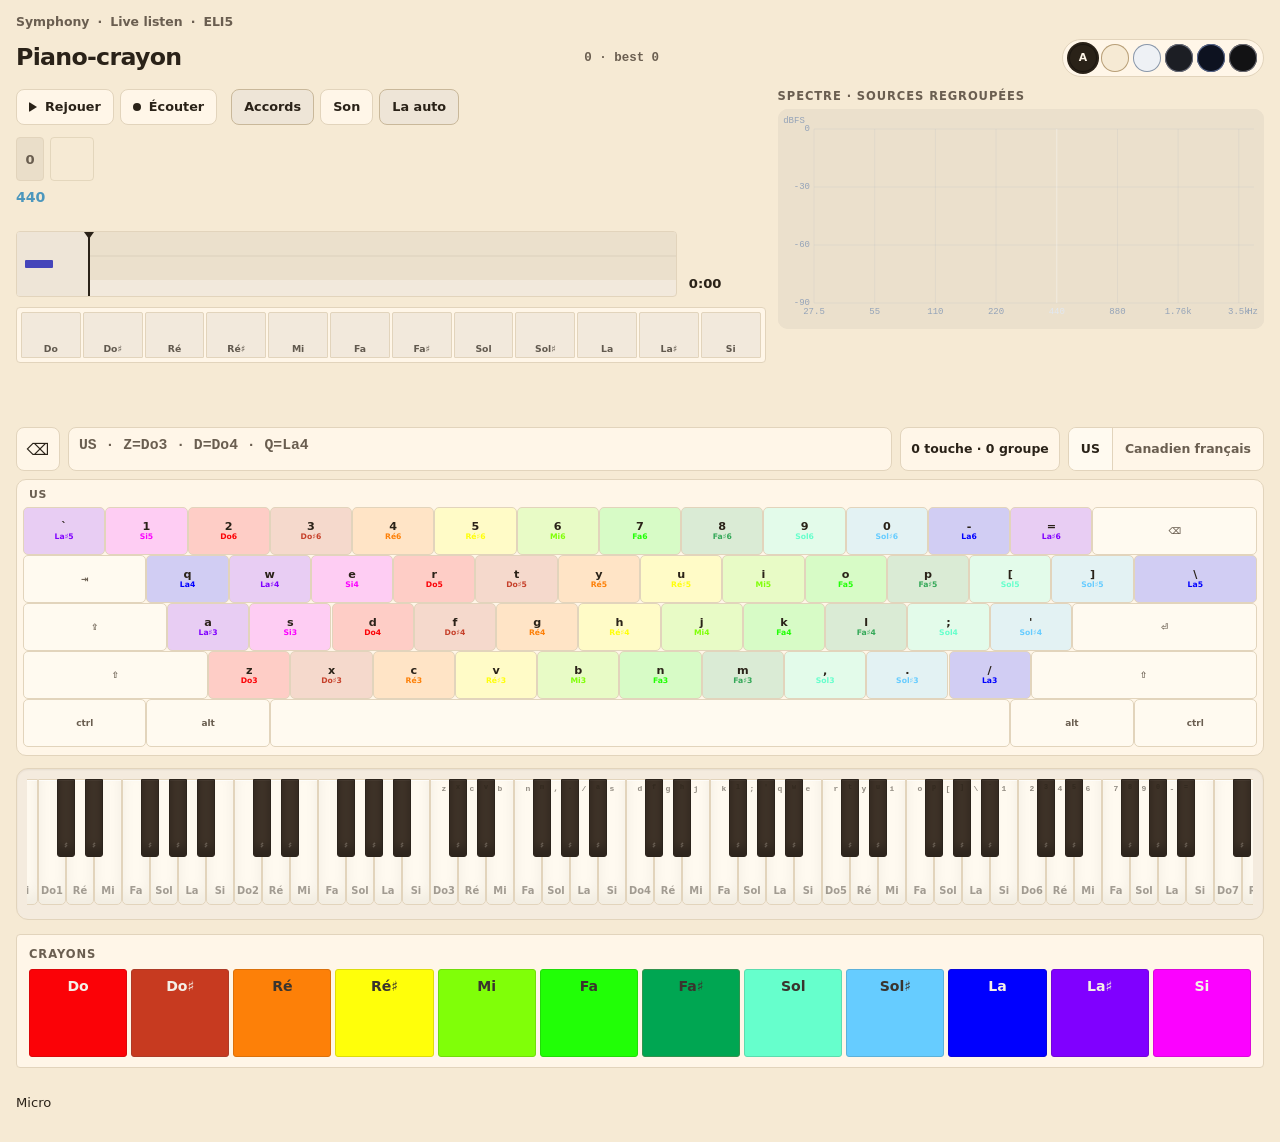
==== docs/piano/index.html @ 146fff99 "Merge pull request #40 from LeBonhommePharma/pr/8-split-dsp refactor: extract web DSP and share Pyth" ====
<!DOCTYPE html>
<html lang="fr" data-theme="stealth" data-scheme="dark">
<head>
  <meta charset="utf-8">
  <style>html,body{background:#121214;color-scheme:dark}
    .pages-crumb {
      display: flex;
      flex-wrap: wrap;
      gap: 8px;
      margin: 0 0 10px;
      font-size: 0.78rem;
      font-weight: 650;
      color: var(--muted);
    }
    .pages-crumb a { color: var(--muted); text-decoration: none; }
    .pages-crumb a:hover { color: var(--ink); }
  </style>
  <script>
  (function () {
    try {
      var t = localStorage.getItem("crayon-theme");
      var mode = localStorage.getItem("crayon-theme-mode");
      var ok = { day: 1, light: 1, dark: 1, night: 1, stealth: 1 };
      if (mode !== "manual" || !t || !ok[t]) {
        var h = new Date().getHours();
        var light = window.matchMedia && matchMedia("(prefers-color-scheme: light)").matches;
        if (h >= 21 || h < 6) t = light ? "night" : "stealth";
        else if (h >= 17) t = light ? "light" : "night";
        else t = light ? "day" : "light";
      }
      var light = t === "day" || t === "light";
      var bg = { day: "#f6ead4", light: "#eef1f5", dark: "#1c1e24", night: "#0d1220", stealth: "#121214" }[t];
      document.documentElement.setAttribute("data-theme", t);
      document.documentElement.setAttribute("data-scheme", light ? "light" : "dark");
      document.documentElement.style.colorScheme = light ? "light" : "dark";
      document.documentElement.style.background = bg;
      document.documentElement.style.backgroundColor = bg;
    } catch (e) {}
  })();
  </script>
  <meta name="viewport" content="width=device-width, initial-scale=1, viewport-fit=cover">
  <meta name="theme-color" content="#121214">
  <meta name="color-scheme" content="dark">
  <meta name="apple-mobile-web-app-capable" content="yes">
  <meta name="mobile-web-app-capable" content="yes">
  <meta name="apple-mobile-web-app-status-bar-style" content="black">
  <meta name="apple-mobile-web-app-title" content="Piano-crayon">
  <title>Piano-crayon</title>
  <style>
    :root,
    html[data-theme="stealth"] {
      --bg: #121214;
      --ink: #9a9aa2;
      --muted: #6e6e76;
      --paper: #18181c;
      --paper-ink: #9a9aa2;
      --hairline: #333338;
      --hairline-strong: #3a3a42;
      --key-white: #2a2a2e;
      --key-white-edge: #333338;
      --key-black: #1a1a1c;
      --key-black-edge: #161618;
      --live: rgb(111, 153, 72);
      --stop: rgb(153, 72, 73);
      --replay: rgb(72, 72, 153);
      --replay-on: rgb(72, 126, 153);
      --tap: color-mix(in srgb, #9a9aa2 18%, transparent);
      --ease: cubic-bezier(0.22, 1, 0.36, 1);
      --dt: 150ms;
      --glow: 8%;
      --wave-bed: #16161a;
      --wave-grid: rgba(255,255,255,0.03);
      --btn-face: #1c1c20;
      --safe-t: env(safe-area-inset-top, 0px);
      --safe-r: env(safe-area-inset-right, 0px);
      --safe-b: env(safe-area-inset-bottom, 0px);
      --safe-l: env(safe-area-inset-left, 0px);
    }
    html[data-theme="day"] {
      --bg: #f6ead4;
      --ink: #2a2218;
      --muted: #6a5e50;
      --paper: #fff6e8;
      --paper-ink: #2a2218;
      --hairline: #e2d4bc;
      --hairline-strong: #c9b89a;
      --key-white: #fffaf0;
      --key-white-edge: #e2d4bc;
      --key-black: #3f3328;
      --key-black-edge: #2c241c;
      --live: rgb(121, 176, 69);
      --stop: rgb(196, 59, 61);
      --replay: rgb(69, 69, 186);
      --replay-on: rgb(76, 151, 189);
      --tap: color-mix(in srgb, var(--ink) 14%, transparent);
      --glow: 32%;
      --wave-bed: #ebe0cc;
      --wave-grid: rgba(40,32,24,0.08);
      --btn-face: #fff6e8;
    }
    html[data-theme="light"] {
      --bg: #eef1f5;
      --ink: #1a2028;
      --muted: #5c6672;
      --paper: #ffffff;
      --paper-ink: #1a2028;
      --hairline: #d5dbe3;
      --hairline-strong: #b7c0cc;
      --key-white: #f7f8fa;
      --key-white-edge: #d5dbe3;
      --key-black: #2c3340;
      --key-black-edge: #1c222c;
      --live: rgb(52, 168, 88);
      --stop: rgb(196, 59, 61);
      --replay: rgb(69, 69, 186);
      --replay-on: rgb(56, 140, 184);
      --tap: color-mix(in srgb, var(--ink) 12%, transparent);
      --glow: 28%;
      --wave-bed: #e4e9f0;
      --wave-grid: rgba(28,34,44,0.08);
      --btn-face: #ffffff;
    }
    html[data-theme="dark"] {
      --bg: #1c1e24;
      --ink: #d2d4dc;
      --muted: #8b8e98;
      --paper: #262830;
      --paper-ink: #d2d4dc;
      --hairline: #3a3c46;
      --hairline-strong: #4a4d58;
      --key-white: #343848;
      --key-white-edge: #3a3c46;
      --key-black: #161820;
      --key-black-edge: #101218;
      --live: rgb(121, 176, 69);
      --stop: rgb(196, 90, 92);
      --replay: rgb(110, 110, 196);
      --replay-on: rgb(86, 160, 196);
      --tap: color-mix(in srgb, #d2d4dc 16%, transparent);
      --glow: 34%;
      --wave-bed: #1a1c22;
      --wave-grid: rgba(255,255,255,0.05);
      --btn-face: #262830;
    }
    html[data-theme="night"] {
      --bg: #0d1220;
      --ink: #c8d0e4;
      --muted: #7a849c;
      --paper: #151b2c;
      --paper-ink: #c8d0e4;
      --hairline: #2a3348;
      --hairline-strong: #3a4660;
      --key-white: #243044;
      --key-white-edge: #2a3348;
      --key-black: #0e1422;
      --key-black-edge: #0a0e18;
      --live: rgb(121, 176, 69);
      --stop: rgb(196, 90, 92);
      --replay: rgb(120, 130, 210);
      --replay-on: rgb(90, 170, 210);
      --tap: color-mix(in srgb, #c8d0e4 16%, transparent);
      --glow: 38%;
      --wave-bed: #101628;
      --wave-grid: rgba(200,208,228,0.06);
      --btn-face: #151b2c;
    }
    * { box-sizing: border-box; }
    html, body {
      margin: 0;
      min-height: 100%;
      min-height: 100dvh;
      overscroll-behavior: none;
    }
    html { -webkit-text-size-adjust: 100%; background: var(--bg); color-scheme: dark; }
    html[data-scheme="light"] { background: var(--bg); color-scheme: light; }
    body {
      font-family: "SF Pro Text", "SF Pro Display", system-ui, -apple-system, sans-serif;
      font-optical-sizing: auto;
      background: var(--bg);
      color: var(--ink);
      transition: background-color var(--dt) var(--ease), color var(--dt) var(--ease);
      padding:
        max(14px, var(--safe-t))
        max(16px, var(--safe-r))
        max(18px, var(--safe-b))
        max(16px, var(--safe-l));
    }
    .top {
      display: flex;
      align-items: center;
      justify-content: space-between;
      gap: 12px;
      margin-bottom: 12px;
      flex-wrap: wrap;
    }
    .scenes {
      display: inline-flex;
      align-items: center;
      gap: 4px;
      padding: 4px 6px;
      border-radius: 999px;
      background: var(--paper);
      border: 1px solid var(--hairline);
    }
    .scene {
      width: 28px;
      height: 28px;
      min-width: 28px;
      min-height: 28px;
      padding: 0;
      border: 0;
      border-radius: 50%;
      cursor: pointer;
      box-shadow: inset 0 0 0 1px rgba(0,0,0,0.22);
      background: var(--swatch);
    }
    .scene[data-theme-set="day"] { --swatch: #f6ead4; box-shadow: inset 0 0 0 1px #b89f78; }
    .scene[data-theme-set="light"] { --swatch: #eef1f5; box-shadow: inset 0 0 0 1px #8a97a8; }
    .scene[data-theme-set="dark"] { --swatch: #1c1e24; box-shadow: inset 0 0 0 1px #6a6e7c; }
    .scene[data-theme-set="night"] { --swatch: #0d1220; box-shadow: inset 0 0 0 1px #5a6a90; }
    .scene[data-theme-set="stealth"] { --swatch: #121214; box-shadow: inset 0 0 0 1px #6e6e76; }
    .scene-auto {
      font: 700 0.68rem/1 "SF Pro Text", system-ui, sans-serif;
      color: var(--ink);
      background: var(--paper);
      display: grid;
      place-items: center;
      box-shadow: inset 0 0 0 1px var(--hairline);
    }
    .scene-auto[aria-pressed="true"] {
      background: var(--ink);
      color: var(--paper);
    }
    .scene[aria-pressed="true"] {
      box-shadow: 0 0 0 2px var(--ink), inset 0 0 0 1px rgba(0,0,0,0.35);
    }
    .scene:focus-visible {
      outline: 1px solid var(--replay-on);
      outline-offset: 2px;
    }
    h1 {
      margin: 0 0 2px;
      font-size: clamp(1.12rem, 2.2vw, 1.48rem);
      font-weight: 650;
      letter-spacing: -0.03em;
    }
    .work {
      display: grid;
      grid-template-columns: minmax(0, 1fr) minmax(280px, 38vw);
      gap: 12px;
      align-items: start;
      margin-bottom: 12px;
    }
    .spec-panel h3 {
      margin: 0 0 6px;
      font-size: 0.72rem;
      font-weight: 650;
      letter-spacing: 0.08em;
      text-transform: uppercase;
      color: var(--muted);
    }
    #spec {
      width: 100%;
      height: 220px;
      display: block;
      border-radius: 10px;
      background: var(--wave-bed);
    }
    @media (max-width: 820px) {
      .work { grid-template-columns: 1fr; }
    }
    button, input, select {
      font: inherit;
      font-size: 1rem;
    }
    .row {
      display: flex;
      flex-wrap: wrap;
      gap: 8px 14px;
      align-items: center;
      margin-bottom: 12px;
    }
    .transport,
    .toggles {
      display: flex;
      flex-wrap: wrap;
      gap: 6px;
      align-items: center;
    }
    .act,
    .tog {
      display: inline-flex;
      align-items: center;
      gap: 8px;
      height: 36px;
      min-height: 36px;
      padding: 0 12px;
      border: 1px solid var(--hairline);
      border-radius: 8px;
      background: var(--paper);
      color: var(--ink);
      font: 650 0.8rem/1 ui-sans-serif, system-ui, sans-serif;
      cursor: pointer;
      user-select: none;
      touch-action: manipulation;
      -webkit-tap-highlight-color: var(--tap);
      position: relative;
    }
    .act .lab,
    .tog .lab {
      white-space: nowrap;
    }
    .act:focus-visible,
    .tog:focus-within {
      outline: 1px solid var(--ink);
      outline-offset: 2px;
    }
    .act.playing,
    .act.live,
    .tog:has(input:checked) {
      background: color-mix(in srgb, var(--ink) 12%, var(--paper));
      border-color: var(--hairline-strong);
    }
    .act.loading { opacity: 0.7; }
    .act .glyph {
      flex: 0 0 auto;
      width: 8px;
      height: 8px;
      background: currentColor;
      border-radius: 1px;
    }
    .act .glyph.play {
      width: 0;
      height: 0;
      background: none;
      border-style: solid;
      border-width: 5px 0 5px 8px;
      border-color: transparent transparent transparent currentColor;
    }
    .act.playing .glyph.play,
    .act.live .glyph.listen {
      width: 8px;
      height: 8px;
      border: 0;
      border-radius: 1px;
      background: currentColor;
    }
    .act .glyph.listen {
      width: 8px;
      height: 8px;
      border-radius: 50%;
      background: currentColor;
    }
    .tog input {
      position: absolute;
      opacity: 0;
      width: 1px;
      height: 1px;
      pointer-events: none;
    }
    .scrub {
      display: grid;
      grid-template-columns: minmax(0, 1fr) auto;
      gap: 8px 12px;
      align-items: end;
      margin: 0 0 10px;
    }
    .arrange {
      min-width: 0;
      outline: none;
      touch-action: none;
    }
    .arrange-ruler {
      height: 18px;
      position: relative;
      color: var(--muted);
      font-size: 0.62rem;
      font-variant-numeric: tabular-nums;
      font-feature-settings: "tnum" 1;
    }
    .arrange-ruler span {
      position: absolute;
      top: 0;
      transform: translateX(-50%);
    }
    .arrange-ruler span:first-child { transform: none; }
    .arrange-stack {
      display: grid;
      grid-template-columns: 72px minmax(0, 1fr);
      min-height: 64px;
      max-height: 280px;
      border: 1px solid var(--hairline);
      border-radius: 4px;
      overflow: hidden;
      background: var(--wave-bed);
    }
    .arrange-heads {
      display: flex;
      flex-direction: column;
      background: var(--paper);
      border-right: 1px solid var(--hairline);
      overflow: auto;
    }
    .arrange-head {
      flex: 1 1 0;
      min-height: 28px;
      display: flex;
      align-items: center;
      gap: 6px;
      padding: 4px 8px;
      border-bottom: 1px solid var(--hairline);
      cursor: pointer;
      background: transparent;
      color: inherit;
      font: inherit;
      text-align: left;
    }
    .arrange-head:last-child { border-bottom: 0; }
    .arrange-head.dim { opacity: 0.38; }
    .arrange-head[aria-pressed="true"] {
      outline: 1px solid var(--ink);
      outline-offset: -2px;
    }
    .arrange-swatch {
      width: 28px;
      height: 8px;
      border-radius: 1px;
      background: var(--crayon, var(--replay));
      flex: 0 0 auto;
    }
    .arrange-head .nm {
      font-size: 0.62rem;
      font-weight: 650;
      overflow: hidden;
      text-overflow: ellipsis;
      white-space: nowrap;
    }
    .arrange-lane {
      position: relative;
      min-height: 64px;
      cursor: ew-resize;
      touch-action: none;
      contain: layout style;
    }
    .arrange-lane canvas {
      display: block;
      width: 100%;
      height: 100%;
      pointer-events: none;
    }
    .playhead {
      position: absolute;
      top: 0;
      bottom: 0;
      left: 0;
      width: 2px;
      margin-left: -1px;
      background: #e8e8ee;
      pointer-events: none;
      transform: translate3d(0, 0, 0);
      will-change: transform;
    }
    .playhead::before {
      content: "";
      position: absolute;
      top: 0;
      left: 50%;
      width: 0;
      height: 0;
      transform: translateX(-50%);
      border-left: 5px solid transparent;
      border-right: 5px solid transparent;
      border-top: 7px solid #e8e8ee;
    }
    .scrub .clock {
      font-variant-numeric: tabular-nums;
      font-feature-settings: "tnum" 1;
      font-weight: 650;
      color: var(--ink);
      font-size: 0.82rem;
      min-width: 4.8rem;
      padding-bottom: 6px;
    }
    .tracks {
      display: flex;
      flex-wrap: wrap;
      gap: 6px;
      align-items: stretch;
      margin: 0 0 8px;
      min-height: 44px;
    }
    .track-count {
      width: 28px;
      min-width: 28px;
      height: 44px;
      display: grid;
      place-items: center;
      font-variant-numeric: tabular-nums;
      font-feature-settings: "tnum" 1;
      font-weight: 650;
      font-size: 0.82rem;
      color: var(--muted);
      border: 1px solid var(--hairline);
      border-radius: 4px;
      background: color-mix(in srgb, var(--ink) 6%, var(--bg));
      cursor: pointer;
      padding: 0;
    }
    .track-count:focus-visible {
      outline: 1px solid var(--replay-on);
      outline-offset: 2px;
    }
    .track-btn.off {
      opacity: 0.28;
    }
    .track-btn {
      position: relative;
      overflow: hidden;
      font-size: 0.68rem;
      font-weight: 650;
      padding: 0 8px;
      border: 1px solid var(--hairline);
      border-radius: 4px;
      cursor: pointer;
      min-width: 44px;
      min-height: 44px;
      line-height: 1.1;
      text-align: center;
      color: var(--lab, var(--ink));
      background: color-mix(in srgb, var(--crayon, var(--ink)) 12%, var(--bg));
      opacity: 0.38;
      touch-action: manipulation;
      -webkit-tap-highlight-color: var(--tap);
    }
    .track-btn .fill {
      position: absolute;
      left: 0; right: 0; bottom: 0;
      height: 100%;
      transform: scaleY(var(--e, 0));
      transform-origin: 50% 100%;
      background: var(--crayon);
      pointer-events: none;
    }
    .track-btn .hz {
      position: relative;
      z-index: 1;
      font-variant-numeric: tabular-nums;
      font-feature-settings: "tnum" 1;
    }
    .track-btn.hot {
      opacity: 1;
      border-color: color-mix(in srgb, var(--crayon) 55%, var(--hairline));
      box-shadow: 0 0 8px color-mix(in srgb, var(--crayon) var(--glow), transparent);
    }
    .track-btn.dim {
      opacity: 0.28;
      min-width: 44px;
      background: color-mix(in srgb, var(--ink) 8%, var(--bg));
      border-color: var(--hairline);
      cursor: default;
    }
    .track-btn[aria-pressed="true"] {
      outline: 1px solid var(--ink);
      outline-offset: 1px;
    }
    .track-btn:focus-visible {
      outline: 1px solid var(--replay-on);
      outline-offset: 2px;
    }
    .tune-line {
      font-weight: 650;
      font-size: 0.88rem;
      font-variant-numeric: tabular-nums;
      font-feature-settings: "tnum" 1;
      color: #7a8a94;
      margin: 0 0 8px;
    }
    .tune-line .muted { color: var(--muted); font-weight: 600; }
    .chroma {
      display: grid;
      grid-template-columns: repeat(12, 1fr);
      gap: 2px;
      height: 56px;
      margin: 8px 0 8px;
      padding: 4px;
      background: var(--paper);
      border: 1px solid var(--hairline);
      border-radius: 4px;
    }
    .chroma .bar {
      position: relative;
      background: color-mix(in srgb, var(--ink) 6%, var(--paper));
      border-radius: 2px 2px 1px 1px;
      overflow: hidden;
      border: 1px solid var(--hairline);
    }
    .chroma .fill {
      position: absolute;
      left: 0; right: 0; bottom: 0;
      height: 100%;
      transform: scaleY(0);
      transform-origin: 50% 100%;
      background: var(--crayon);
      transition: transform var(--dt) var(--ease);
    }
    .chroma .bar.on .fill {
      box-shadow: 0 0 8px color-mix(in srgb, var(--crayon) var(--glow), transparent);
    }
    .chroma .lab {
      position: absolute;
      left: 0; right: 0; bottom: 3px;
      text-align: center;
      font-size: 0.58rem;
      font-weight: 650;
      color: var(--ink);
      z-index: 1;
      pointer-events: none;
      opacity: 0.72;
    }
    .chroma .bar.on .lab { opacity: 1; color: var(--lab, var(--ink)); }
    .chips {
      min-height: 36px;
      display: flex;
      flex-wrap: wrap;
      gap: 6px;
      align-items: center;
      margin-bottom: 8px;
    }
    .chip {
      display: inline-flex;
      align-items: center;
      gap: 6px;
      padding: 5px 9px;
      border-radius: 4px;
      font-weight: 650;
      font-size: 0.82rem;
      font-variant-numeric: tabular-nums;
      border: 1px solid color-mix(in srgb, var(--ink) 16%, var(--crayon));
      background: var(--crayon);
      color: var(--lab, var(--ink));
      box-shadow: 0 0 8px color-mix(in srgb, var(--crayon) var(--glow), transparent);
    }
    .hz-live {
      color: var(--muted);
      font-size: 0.82rem;
      font-weight: 600;
      font-variant-numeric: tabular-nums;
      font-feature-settings: "tnum" 1;
    }
    .type-well {
      margin: 0 0 12px;
    }
    .type-head {
      display: grid;
      grid-template-columns: 44px minmax(0, 1fr) auto;
      grid-template-areas:
        "clear out meta"
        "picker picker picker";
      gap: 8px;
      align-items: stretch;
      margin-bottom: 8px;
    }
    @media (min-width: 760px) {
      .type-head {
        grid-template-columns: 44px minmax(0, 1fr) auto auto;
        grid-template-areas: "clear out meta picker";
      }
    }
    .type-clear { grid-area: clear; }
    .type-out { grid-area: out; }
    .kb-meta { grid-area: meta; }
    .kb-picker { grid-area: picker; }
    .type-clear {
      border: 1px solid var(--hairline);
      border-radius: 8px;
      background: var(--paper);
      color: var(--ink);
      cursor: pointer;
    }
    .type-out {
      margin: 0;
      min-height: 44px;
      max-height: 88px;
      overflow: auto;
      padding: 8px 10px;
      border: 1px solid var(--hairline);
      border-radius: 8px;
      background: var(--paper);
      color: var(--ink);
      font: 650 0.92rem/1.35 ui-monospace, Menlo, monospace;
      white-space: pre-wrap;
      word-break: break-word;
    }
    .type-out:empty::before {
      content: attr(data-hint);
      color: var(--muted);
      font-weight: 600;
    }
    .kb-picker {
      display: inline-flex;
      align-items: stretch;
      border: 1px solid var(--hairline);
      border-radius: 8px;
      overflow: hidden;
      background: var(--paper);
      min-height: 44px;
    }
    .kb-picker button {
      border: 0;
      margin: 0;
      padding: 8px 12px;
      background: transparent;
      color: var(--muted);
      font: 650 0.78rem/1.2 ui-sans-serif, system-ui, sans-serif;
      cursor: pointer;
      white-space: nowrap;
    }
    .kb-picker button + button {
      border-left: 1px solid var(--hairline);
    }
    .kb-picker button[aria-pressed="true"] {
      background: var(--key-white);
      color: var(--ink);
    }
    .kb-picker button:focus-visible {
      outline: 1px solid var(--replay-on);
      outline-offset: -2px;
    }
    .dual-boards {
      display: grid;
      grid-template-columns: 1fr;
      gap: 10px;
    }
    .kb-wrap {
      background: var(--paper);
      border: 1px solid var(--hairline);
      border-radius: 10px;
      padding: 6px 6px 8px;
      min-width: 0;
    }
    .kb-title {
      font-size: 0.68rem;
      font-weight: 650;
      letter-spacing: 0.06em;
      text-transform: uppercase;
      color: var(--muted);
      padding: 2px 6px 6px;
    }
    .kb-board {
      position: relative;
      --cols: 15;
      --rows: 5;
      --ku: clamp(26px, 5.4vw, 48px);
      height: calc(var(--rows) * var(--ku));
      user-select: none;
      touch-action: none;
    }
    .kb-meta {
      min-width: 7.5rem;
      margin: 0;
      padding: 8px 10px;
      border: 1px solid var(--hairline);
      border-radius: 8px;
      background: var(--paper);
      color: var(--ink);
      font: 650 0.78rem/1.35 ui-sans-serif, system-ui, sans-serif;
      display: flex;
      align-items: center;
    }
    .kb-key {
      position: absolute;
      box-sizing: border-box;
      display: flex;
      flex-direction: column;
      align-items: center;
      justify-content: center;
      gap: 1px;
      border: 1px solid var(--key-white-edge);
      border-radius: 5px;
      background: var(--key-white);
      color: var(--ink);
      font-weight: 650;
      font-size: 0.7rem;
      line-height: 1;
      cursor: pointer;
      touch-action: none;
      -webkit-tap-highlight-color: transparent;
    }
    .kb-key.mod {
      font-size: 0.56rem;
      color: var(--muted);
    }
    .kb-key .sub {
      font-size: 0.5rem;
      opacity: 0.62;
      font-weight: 600;
    }
    .kb-key.mapped {
      background: color-mix(in srgb, var(--crayon) 22%, var(--key-white));
    }
    .kb-key .note {
      font-size: 0.48rem;
      font-weight: 700;
      letter-spacing: 0;
      color: var(--crayon, var(--muted));
      line-height: 1;
      pointer-events: none;
    }
    .kb-key.on,
    .kb-key.need,
    .kb-key.hit {
      background: var(--crayon, var(--replay-on));
      color: var(--lab, #f4efe6);
      box-shadow: 0 0 8px color-mix(in srgb, var(--crayon, var(--replay-on)) var(--glow), transparent);
    }
    .kb-key.held:not(.need):not(.hit) {
      box-shadow: inset 0 0 0 2px var(--ink);
    }
    .kb-key.hit {
      box-shadow: inset 0 0 0 2px #b6ff55, 0 0 8px color-mix(in srgb, var(--crayon, var(--replay-on)) var(--glow), transparent);
    }
    .kb-key.on .note,
    .kb-key.need .note,
    .kb-key.hit .note { color: var(--lab, var(--ink)); opacity: 0.95; }
    .kb-key.blocked {
      opacity: 0.32;
    }
    .kb-key:focus-visible {
      outline: 1px solid var(--replay-on);
      outline-offset: 1px;
    }
    .board-well {
      background: var(--paper);
      border: 1px solid var(--hairline);
      border-radius: 12px;
      padding: 10px 10px 12px;
      box-shadow: none;
      width: calc(100% + 0px);
    }
    .piano-strip #board {
      height: clamp(88px, 14vh, 140px);
    }
    .board-wrap {
      position: relative;
      width: 100%;
      overflow-x: auto;
      -webkit-overflow-scrolling: touch;
      overscroll-behavior-x: contain;
      padding-bottom: 2px;
    }
    #board {
      position: relative;
      height: clamp(240px, 32vh, 360px);
      min-width: max(100%, calc(52 * 28px));
      width: max(100%, calc(52 * 28px));
      user-select: none;
      touch-action: pan-x;
    }
    .key {
      -webkit-tap-highlight-color: transparent;
      touch-action: manipulation;
      transition:
        background-color var(--dt) var(--ease),
        box-shadow var(--dt) var(--ease);
    }
    .white {
      position: absolute;
      top: 0;
      height: 100%;
      background: var(--key-white);
      border: 1px solid var(--key-white-edge);
      border-radius: 0 0 5px 5px;
      z-index: 1;
      cursor: pointer;
      box-shadow:
        inset 0 1px 0 rgba(255, 255, 255, 0.05),
        inset 0 -8px 12px rgba(0, 0, 0, 0.28);
    }
    .white .name {
      position: absolute;
      bottom: 8px;
      left: 0; right: 0;
      text-align: center;
      font-size: 0.62rem;
      font-weight: 650;
      color: var(--muted);
      opacity: 0.7;
      pointer-events: none;
    }
    .key .bind {
      position: absolute;
      top: 4px;
      left: 0;
      right: 0;
      text-align: center;
      font-size: 0.5rem;
      font-weight: 700;
      font-family: ui-monospace, SFMono-Regular, Menlo, monospace;
      color: var(--muted);
      opacity: 0;
      pointer-events: none;
    }
    .key.bound .bind { opacity: 0.62; }
    .black {
      position: absolute;
      top: 0;
      height: 62%;
      background: var(--key-black);
      border: 1px solid var(--key-black-edge);
      border-radius: 0 0 3px 3px;
      z-index: 3;
      cursor: pointer;
      box-shadow:
        inset 0 1px 0 rgba(255, 255, 255, 0.04),
        inset 0 -8px 10px rgba(0, 0, 0, 0.28);
    }
    .black .name {
      position: absolute;
      bottom: 6px;
      left: 0; right: 0;
      text-align: center;
      font-size: 0.52rem;
      font-weight: 650;
      color: var(--muted);
      opacity: 0.55;
      pointer-events: none;
    }
    .black .bind { top: 3px; font-size: 0.42rem; }
    .key.on .bind { color: var(--ink); opacity: 0.88; }
    .key.on,
    .key.need {
      background: var(--crayon) !important;
      box-shadow:
        inset 0 1px 0 rgba(255, 255, 255, 0.10),
        0 0 14px color-mix(in srgb, var(--crayon) var(--glow), transparent);
      z-index: 4;
    }
    .key.need:not(.hit) {
      box-shadow:
        inset 0 0 0 2px color-mix(in srgb, var(--crayon) 80%, #fff),
        0 0 14px color-mix(in srgb, var(--crayon) var(--glow), transparent);
    }
    .key.held:not(.need):not(.hit) {
      background: color-mix(in srgb, var(--ink) 16%, var(--key-white)) !important;
      box-shadow: inset 0 0 0 2px var(--ink);
      z-index: 4;
    }
    .black.held:not(.need):not(.hit) {
      background: color-mix(in srgb, var(--ink) 26%, var(--key-black)) !important;
    }
    .key.hit {
      background: var(--crayon) !important;
      box-shadow:
        inset 0 0 0 3px #b6ff55,
        0 0 18px color-mix(in srgb, var(--crayon) var(--glow), transparent);
      z-index: 5;
    }
    .key.on .name,
    .key.need .name,
    .key.hit .name,
    .key.held .name { color: var(--ink); opacity: 0.92; }
    .pc-keys {
      display: flex;
      flex-direction: column;
      gap: 4px;
      margin: 0 0 8px;
      user-select: none;
    }
    .pc-row { display: flex; justify-content: center; gap: 4px; flex-wrap: wrap; }
    .pc-key {
      min-width: 28px;
      height: 28px;
      padding: 0 6px;
      border-radius: 4px;
      border: 1px solid var(--hairline);
      background: var(--paper);
      color: var(--muted);
      font: 650 0.72rem/28px ui-monospace, SFMono-Regular, Menlo, monospace;
      text-align: center;
    }
    .pc-key.need { background: var(--crayon); color: var(--lab, var(--ink)); }
    .pc-key.held:not(.need):not(.hit) { box-shadow: inset 0 0 0 2px var(--ink); color: var(--ink); }
    .pc-key.hit { background: var(--crayon); box-shadow: inset 0 0 0 2px #b6ff55; color: var(--lab, var(--ink)); }
    .score-line {
      font: 650 0.78rem/1.2 ui-monospace, SFMono-Regular, Menlo, monospace;
      color: var(--muted);
    }
    .key.harm:not(.on) {
      box-shadow: inset 0 0 0 1px color-mix(in srgb, var(--crayon) 40%, transparent);
    }
    .white.harm:not(.on) {
      background: color-mix(in srgb, var(--crayon) 11%, var(--key-white));
    }
    .black.harm:not(.on) {
      background: color-mix(in srgb, var(--crayon) 18%, var(--key-black));
    }
    .key.study {
      outline: 1px solid var(--ink);
      outline-offset: -2px;
    }
    .legend {
      margin-top: 14px;
      background: transparent;
      color: var(--paper-ink);
      border-radius: 0;
      padding: 8px 0 0;
      border: none;
    }
    .legend h2 {
      margin: 0 0 8px;
      font-size: 0.72rem;
      font-weight: 650;
      letter-spacing: 0.08em;
      text-transform: uppercase;
      color: var(--muted);
    }
    .pencils {
      display: grid;
      grid-template-columns: repeat(12, 1fr);
      gap: 4px;
    }
    .pencil {
      border-radius: 3px;
      padding: 6px 3px 5px;
      text-align: center;
      background: var(--crayon);
      color: var(--lab, var(--ink));
      border: 1px solid color-mix(in srgb, var(--ink) 16%, var(--crayon));
      min-height: 52px;
    }
    .pencil .fr { font-weight: 650; font-size: 0.88rem; }
    details.adv {
      margin-top: 12px;
      color: var(--muted);
      font-size: 0.82rem;
    }
    details.adv summary {
      cursor: pointer;
      color: var(--ink);
      min-height: 44px;
      display: flex;
      align-items: center;
      touch-action: manipulation;
    }
    details.adv select {
      margin-top: 8px;
      max-width: 100%;
      min-height: 44px;
      padding: 8px;
      border-radius: 6px;
      border: 1px solid var(--hairline-strong);
      background: var(--paper);
      color: var(--ink);
      font-size: 1rem;
    }
    .err {
      color: #8a4a4c;
      font-weight: 650;
      margin: 8px 0;
    }
    @supports (background: color-mix(in srgb, red 50%, white)) {
      .key.on {
        background: color-mix(in srgb, var(--crayon) calc(100% - var(--pop, 0%)), #ffffff) !important;
      }
    }
    @supports (color: color(display-p3 1 0 0)) {
      .key.on {
        background: var(--crayon-p3, var(--crayon)) !important;
      }
      .chroma .fill,
      .pencil,
      .chip,
      .track-btn[aria-pressed="true"] {
        background: var(--crayon-p3, var(--crayon));
      }
      @supports (background: color-mix(in srgb, red 50%, white)) {
        .key.on {
          background: color-mix(in srgb, var(--crayon-p3, var(--crayon)) calc(100% - var(--pop, 0%)), #ffffff) !important;
        }
      }
    }
    @media (max-width: 900px) {
      .pencils { grid-template-columns: repeat(6, 1fr); }
      .chroma { height: 72px; }
    }
    @media (min-width: 768px) {
      #board { height: 280px; }
    }
    @media (min-width: 1180px) {
      #board { height: 320px; }
    }
    @media (prefers-reduced-motion: reduce) {
      .chroma .fill,
      .key,
      #btn,
      #replay { transition: none; }
      .playhead { will-change: auto; }
      .key.on { box-shadow: inset 0 0 0 1px var(--hairline-strong); }
    }
    @media (prefers-reduced-transparency: reduce) {
      .key.on,
      .chip,
      .track-btn[aria-pressed="true"],
      .chroma .bar.on .fill { box-shadow: none; }
    }
    @media (prefers-contrast: more) {
      html[data-scheme="dark"] {
        --ink: #a8a8b0;
        --hairline: #3e3e46;
        --hairline-strong: #4a4a54;
        --muted: #7a7a82;
        --glow: 40%;
      }
      html[data-scheme="light"] {
        --ink: #1c1916;
        --hairline: #8a8276;
        --hairline-strong: #5c564c;
        --muted: #4a453e;
      }
      .key.on { box-shadow: inset 0 0 0 1px var(--ink); }
    }
    html[data-scheme="light"] .arrange-stack {
      background: color-mix(in srgb, var(--ink) 6%, var(--paper));
    }
    html[data-scheme="light"] .arrange-heads,
    html[data-scheme="light"] .arrange-head { background: color-mix(in srgb, var(--ink) 8%, var(--paper)); }
    html[data-scheme="light"] .playhead { background: var(--ink); }
    html[data-scheme="light"] .playhead::before {
      background: transparent;
      border-top-color: var(--ink);
    }
    html[data-scheme="light"] .act,
    html[data-scheme="light"] .tog {
      background: var(--paper);
      border-color: var(--hairline);
      color: var(--ink);
    }
    html[data-scheme="light"] .act.playing,
    html[data-scheme="light"] .act.live,
    html[data-scheme="light"] .tog:has(input:checked) {
      background: color-mix(in srgb, var(--ink) 8%, var(--paper));
      border-color: var(--hairline-strong);
    }
    html[data-scheme="light"] .track-btn {
      color: var(--lab, var(--ink));
      background: color-mix(in srgb, var(--crayon, var(--paper)) 22%, var(--paper));
      border-color: var(--hairline-strong);
      opacity: 0.4;
    }
    html[data-scheme="light"] .track-btn.hot {
      opacity: 1;
      box-shadow: 0 0 10px color-mix(in srgb, var(--crayon) var(--glow), transparent);
    }
    html[data-scheme="light"] .track-btn[aria-pressed="true"] {
      outline: 1px solid var(--ink);
      outline-offset: 1px;
    }
    html[data-scheme="light"] .tune-line { color: rgb(76, 151, 189); }
    html[data-scheme="light"] .chroma .bar.on .lab { color: var(--lab); }
    html[data-scheme="light"] .chip {
      background: var(--crayon);
      color: var(--lab);
      border-color: var(--hairline-strong);
      box-shadow: 0 0 6px color-mix(in srgb, var(--crayon) 20%, transparent);
    }
    html[data-scheme="light"] .board-well {
      background: color-mix(in srgb, var(--ink) 5%, var(--paper));
      box-shadow: inset 0 1px 2px rgba(40, 32, 24, 0.07);
    }
    html[data-scheme="light"] .white {
      box-shadow:
        inset 0 1px 0 rgba(255, 255, 255, 0.7),
        inset 0 -10px 14px rgba(40, 32, 24, 0.06);
    }
    html[data-scheme="light"] .white .name { color: var(--ink); opacity: 0.42; }
    html[data-scheme="light"] .key.on .name { color: var(--lab); opacity: 1; }
    html[data-scheme="light"] .black .name { color: #efe8dc; opacity: 0.4; }
    html[data-scheme="light"] .kb-key.mapped {
      background: color-mix(in srgb, var(--crayon) 18%, var(--key-white));
    }
    html[data-scheme="light"] .key.bound .bind { color: var(--ink); opacity: 0.5; }
    html[data-scheme="light"] .key.on .bind { color: var(--lab); opacity: 0.9; }
    html[data-scheme="light"] .key.on {
      box-shadow:
        inset 0 1px 0 rgba(255, 255, 255, 0.28),
        0 0 14px color-mix(in srgb, var(--crayon) var(--glow), transparent);
    }
    html[data-scheme="light"] .legend {
      background: var(--paper);
      border: 1px solid var(--hairline);
      border-radius: 4px;
      padding: 12px 12px 10px;
    }
    html[data-scheme="light"] .pencil {
      min-height: 88px;
      padding: 8px 4px 6px;
      background: var(--crayon);
      color: var(--lab);
      border: 1px solid color-mix(in srgb, var(--ink) 16%, var(--crayon));
    }
    html[data-scheme="light"] .err { color: rgb(159, 56, 57); }
    html[data-scheme="light"] details.adv select {
      background: var(--paper);
      color: var(--ink);
    }
    @supports (color: color(display-p3 1 0 0)) {
      html[data-scheme="light"] .pencil,
      html[data-scheme="light"] .chip,
      html[data-scheme="light"] .track-btn {
        background: var(--crayon-p3, var(--crayon));
      }
    }
  </style>
  <link rel="canonical" href="https://thebonhomme.com/SymphonyInstrumentAnalysis/piano/">
  <meta name="description" content="Pick US ANSI or Canadian French CSA. One board remaps instantly. Ten fingers; extras only if well clustered.">
</head>
<body>
  <p class="pages-crumb">
    <a href="../">Symphony</a>
    ·
    <a href="../tutorial/">Live listen</a>
    ·
    <a href="../how-to.html">ELI5</a>
  </p>
  <div class="top">
    <h1>Piano-crayon</h1>
    <div class="score-line" id="scoreLine">0 · best 0</div>
    <div class="scenes" role="radiogroup" aria-label="Ambiance">
      <button type="button" class="scene scene-auto" data-theme-auto aria-label="Auto" title="Auto">A</button>
      <button type="button" class="scene" data-theme-set="day" aria-label="Jour" title="Jour"></button>
      <button type="button" class="scene" data-theme-set="light" aria-label="Clair" title="Clair"></button>
      <button type="button" class="scene" data-theme-set="dark" aria-label="Sombre" title="Sombre"></button>
      <button type="button" class="scene" data-theme-set="night" aria-label="Soir" title="Soir"></button>
      <button type="button" class="scene" data-theme-set="stealth" aria-label="Scène" title="Scène"></button>
    </div>
  </div>

  <div class="work">
  <div class="work-main">
  <div class="row">
    <div class="transport" role="group" aria-label="Lecture">
      <button id="replay" type="button" class="act" aria-label="Rejouer">
        <span class="glyph play" aria-hidden="true"></span>
        <span class="lab">Rejouer</span>
      </button>
      <button id="btn" type="button" class="act" aria-label="Écouter">
        <span class="glyph listen" aria-hidden="true"></span>
        <span class="lab">Écouter</span>
      </button>
    </div>
    <div class="toggles" role="group" aria-label="Options">
      <label class="tog tog-chords" title="Jusqu’à 8 notes à la fois">
        <input id="chords" type="checkbox" checked>
        <span class="lab">Accords</span>
      </label>
      <label class="tog tog-son" title="Entendre la relecture, doucement">
        <input id="unmute" type="checkbox">
        <span class="lab">Son</span>
      </label>
      <label class="tog tog-la" title="Estimer le la du concert ; sinon 440 Hz">
        <input id="autotune" type="checkbox" checked>
        <span class="lab">La auto</span>
      </label>
    </div>
  </div>
  <div class="tracks" id="tracks" role="group" aria-label="Pistes"></div>
  <div id="tuneLine" class="tune-line">440</div>
  <div class="scrub">
    <div
      id="arrange"
      class="arrange"
      role="slider"
      tabindex="0"
      aria-label="Temps"
      aria-valuemin="0"
      aria-valuemax="0"
      aria-valuenow="0"
      aria-valuetext="0:00"
    >
      <div class="arrange-ruler" id="ruler" aria-hidden="true"></div>
      <div class="arrange-stack" id="arrangeStack">
        <div class="arrange-heads" id="arrangeHeads"></div>
        <div class="arrange-lane" id="arrangeLane">
          <canvas id="wave" aria-hidden="true"></canvas>
          <div class="playhead" id="playhead"></div>
        </div>
      </div>
    </div>
    <div id="clock" class="clock">0:00</div>
  </div>
  <div id="err" class="err" hidden></div>

  <div id="chroma" class="chroma" aria-label="Crayons allumés"></div>
  <div class="chips" id="chips">
    <span class="hz-live" id="hzLive"></span>
  </div>
  </div>
  <aside class="spec-panel">
    <h3>Spectre · sources regroupées</h3>
    <canvas id="spec" width="640" height="320" aria-label="Spectre log-hertz, sources regroupées"></canvas>
  </aside>
  </div>

  <div class="type-well">
    <div class="type-head">
      <button type="button" id="typeClear" class="type-clear" aria-label="Effacer">⌫</button>
      <pre id="typeOut" class="type-out" data-hint="US · Z=Do3 · D=Do4 · Q=La4" aria-live="polite"></pre>
      <p id="kbMeta" class="kb-meta" aria-live="polite">0 touche · 0 groupe</p>
      <div class="kb-picker" id="kbLayout" role="radiogroup" aria-label="Disposition">
        <button type="button" data-layout="us" aria-pressed="true">US</button>
        <button type="button" data-layout="csa" aria-pressed="false">Canadien français</button>
      </div>
    </div>
    <div class="dual-boards" id="dualBoards" data-layout="us"></div>
  </div>
  <div class="board-well piano-strip">
    <div class="board-wrap">
      <div id="board" role="group" aria-label="Piano entier, La0 à Do8"></div>
    </div>
  </div>

  <section class="legend">
    <h2>Crayons</h2>
    <div id="pencils" class="pencils"></div>
  </section>

  <details class="adv">
    <summary>Micro</summary>
    <label>
      Micro
      <select id="micAlt">
        <option value="os">OS</option>
      </select>
    </label>
  </details>

  <script src="crayon_dsp.js"></script>
  <script src="dual_keyboard.js"></script>
  <script>
(function () {
  "use strict";

  const NOTE_NAMES = ["C", "C#", "D", "D#", "E", "F", "F#", "G", "G#", "A", "A#", "B"];
  /* Canonical crayon RGB = macOS Crayons.clr picker (full sat on keys + legend).
     Pressed keys / chips / chroma / pencils use rgb (and matching display-p3).
     Do  Maraschino  251,2,7
     Do♯ Cayenne     198,64,42   (enamel; picker 128,0,2)
     Ré  Tangerine   253,128,8
     Ré♯ Lemon       255,255,10
     Mi  Lime        128,255,8
     Fa  Spring      33,255,6
     Fa♯ Fern        52,168,88   (enamel; picker 64,128,2)
     Sol Spindrift   102,255,204
     Sol♯ Sky        102,204,255
     La  Blueberry   0,0,255
     La♯ Grape       128,0,255
     Si  Magenta     251,2,255 */
  const CRAYONS = {
    C:  { fr: "Do",  pencil: "Maraschino", rgb: [251, 2, 7],     p3: [0.903, 0.198, 0.145], hz: 261.63 },
    "C#": { fr: "Do♯", pencil: "Cayenne",     rgb: [198, 64, 42],   p3: [0.720, 0.270, 0.175], hz: 277.18 },
    D:  { fr: "Ré",  pencil: "Tangerine",  rgb: [253, 128, 8],   p3: [0.929, 0.528, 0.205], hz: 293.66 },
    "D#": { fr: "Ré♯", pencil: "Lemon",       rgb: [255, 255, 10],  p3: [1.000, 1.000, 0.336], hz: 311.13 },
    E:  { fr: "Mi",  pencil: "Lime",       rgb: [128, 255, 8],   p3: [0.630, 0.988, 0.310], hz: 329.63 },
    F:  { fr: "Fa",  pencil: "Spring",     rgb: [33, 255, 6],    p3: [0.473, 0.985, 0.302], hz: 349.23 },
    "F#": { fr: "Fa♯", pencil: "Fern",        rgb: [52, 168, 88],   p3: [0.265, 0.640, 0.355], hz: 369.99 },
    G:  { fr: "Sol", pencil: "Spindrift",  rgb: [102, 255, 204], p3: [0.572, 0.987, 0.812], hz: 392.00 },
    "G#": { fr: "Sol♯", pencil: "Sky",        rgb: [102, 204, 255], p3: [0.503, 0.791, 0.981], hz: 415.30 },
    A:  { fr: "La",  pencil: "Blueberry",  rgb: [0, 0, 255],     p3: [0.000, 0.000, 0.959], hz: 440.00 },
    "A#": { fr: "La♯", pencil: "Grape",       rgb: [128, 0, 255],   p3: [0.458, 0.080, 0.961], hz: 466.16 },
    B:  { fr: "Si",  pencil: "Magenta",    rgb: [251, 2, 255],   p3: [0.903, 0.198, 0.967], hz: 493.88 }
  };
  const MIDI_LO = 21; // A0
  const MIDI_HI = 108; // C8
  const A4_REF = 440;
  const A4_MIN = 427; // ≈ −50 cents; beyond that, nearest-note votes wrap a semitone
  const A4_MAX = 453; // ≈ +50 cents
  const TUNE_LO_HZ = 80;
  const TUNE_HI_HZ = 1400;
  const TUNE_WINDOW_S = 2.2;
  const BLACK = { 1: true, 3: true, 6: true, 8: true, 10: true };

  const SAMPLE_URL = "samples/final_song.wav";
  const MIXED_LO_HZ = 27.5;
  const MIXED_HI_HZ = 5000;
  const CLUSTER_DROP_MS = 1400;
  const SPEC_F_LO = 27.5;
  const SPEC_F_HI = 440 * Math.pow(2, 39 / 12);
  const SPEC_DB_LO = -90;
  const SPEC_DB_HI = 0;
  const LABEL_URL = "http://127.0.0.1:4174/label";
  const LABEL_EVERY_MS = 1600;
  const FFT_SIZE = 8192;
  const WAVE_WINDOW_SEC = 6;

  const $btn = document.getElementById("btn");
  const $replay = document.getElementById("replay");
  const $chords = document.getElementById("chords");
  const $unmute = document.getElementById("unmute");
  const $arrange = document.getElementById("arrange");
  const $arrangeLane = document.getElementById("arrangeLane");
  const $wave = document.getElementById("wave");
  const $playhead = document.getElementById("playhead");
  const $ruler = document.getElementById("ruler");
  const $clock = document.getElementById("clock");
  const $err = document.getElementById("err");
  const $chroma = document.getElementById("chroma");
  const $chips = document.getElementById("chips");
  const $hzLive = document.getElementById("hzLive");
  const $board = document.getElementById("board");
  const $pencils = document.getElementById("pencils");
  const $micAlt = document.getElementById("micAlt");
  const $tracks = document.getElementById("tracks");
  const $autotune = document.getElementById("autotune");
  const $tuneLine = document.getElementById("tuneLine");
  const $spec = document.getElementById("spec");
  const $dualBoards = document.getElementById("dualBoards");
  const $typeOut = document.getElementById("typeOut");
  const $typeClear = document.getElementById("typeClear");
  const $kbMeta = document.getElementById("kbMeta");
  const $kbLayout = document.getElementById("kbLayout");
  const $arrangeHeads = document.getElementById("arrangeHeads");
  const $arrangeStack = document.getElementById("arrangeStack");
  let liveTracks = [];
  let nextTrackId = 1;
  let selectedTrackIds = new Set();
  const fingerGate = new DUAL.FingerGate();
  const midiHolders = new Map();
  let lastChipKey = "";
  const typeState = new DUAL.TypeState();
  const LAYOUT_STORE = "crayon-kb-layout";
  let activeBoard = readStoredLayout();
  let kbWired = false;
  const keyEls = new Map();
  let captureKind = "mic";
  let lastLabelAt = 0;
  let fmAvailable = null;
  let labelBusy = false;
  let wavePeaks = null;
  let waveBuf = null;
  let waveCssW = 0;
  let waveDrawnKey = "";
  let playheadShown = 0;
  let lastRestartMs = 0;
  let lastClockText = "";
  let lastAriaSec = -1;
  let loopOn = false;
  let lastLoopNow = 0;
  let histClock = 0;
  let loopFps = 0;
  let loopFpsFrames = 0;
  let loopFpsAt = 0;
  let chromaBars = [];
  const reduceMotion = window.matchMedia && window.matchMedia("(prefers-reduced-motion: reduce)").matches;

  const keys = new Map();
  const heldVoices = new Map();
  let neededMidis = new Set();
  let computerHeld = new Set();
  let scoreNow = 0;
  let scoreStreak = 0;
  let scoreAwarded = new Set();
  let scoreSource = "demo";
  const $scoreLine = document.getElementById("scoreLine");

  function scoreStore() {
    try {
      return JSON.parse(localStorage.getItem("crayon-piano-scores") || "{}") || {};
    } catch (e) {
      return {};
    }
  }
  function saveScores(data) {
    localStorage.setItem("crayon-piano-scores", JSON.stringify(data));
  }
  function bestFor(source) {
    const data = scoreStore();
    const by = data.bestBySource || {};
    return Math.max(data.allTime || 0, by[source] || 0);
  }
  function persistScore() {
    if (scoreNow <= 0) return;
    const data = scoreStore();
    data.allTime = Math.max(data.allTime || 0, scoreNow);
    data.bestBySource = data.bestBySource || {};
    data.bestBySource[scoreSource] = Math.max(data.bestBySource[scoreSource] || 0, scoreNow);
    saveScores(data);
  }
  function resetScoreSession() {
    persistScore();
    scoreNow = 0;
    scoreStreak = 0;
    scoreAwarded = new Set();
    paintScore();
  }
  function setNeededMidis(midis) {
    neededMidis = new Set(midis);
    scoreAwarded.forEach(function (m) {
      if (!neededMidis.has(m)) scoreAwarded.delete(m);
    });
    if (!neededMidis.size) scoreStreak = 0;
    computerHeld.forEach(function (m) { awardIfNeeded(m); });
    paintHighlights();
  }
  function awardIfNeeded(midi) {
    if (!neededMidis.has(midi) || scoreAwarded.has(midi)) return neededMidis.has(midi) ? "hit" : "held";
    scoreAwarded.add(midi);
    scoreNow += 10 + scoreStreak;
    scoreStreak += 1;
    paintScore();
    return "hit";
  }
  function paintScore() {
    if ($scoreLine) {
      $scoreLine.textContent = scoreNow + " · best " + bestFor(scoreSource);
    }
  }
  function highlightOf(midi) {
    const want = neededMidis.has(midi);
    const have = computerHeld.has(midi) || heldVoices.has(midi);
    if (want && have) return "hit";
    if (want) return "need";
    if (have) return "held";
    return "";
  }
  function paintHighlights() {
    keys.forEach(function (el, midi) {
      const st = highlightOf(midi);
      el.classList.toggle("need", st === "need");
      el.classList.toggle("held", st === "held");
      el.classList.toggle("hit", st === "hit");
    });
    keyEls.forEach(function (el) {
      const kid = el.dataset.kid;
      const midi = kid && typeof DUAL !== "undefined" ? DUAL.midiForKid(kid) : null;
      if (midi == null) {
        el.classList.remove("need", "held", "hit");
        return;
      }
      const st = highlightOf(midi);
      el.classList.toggle("need", st === "need");
      el.classList.toggle("held", st === "held");
      el.classList.toggle("hit", st === "hit");
    });
  }
  let lastSpecClusters = [];
  let specSizeKey = "";
  let audioCtx = null;
  let analyser = null;
  let sourceNode = null;
  let spec = null;
  let stream = null;
  let mode = "idle";
  let raf = 0;
  let micOverrideId = null;
  let deviceChangeBound = false;
  let deviceChangeTimer = 0;
  let reopenBusy = false;
  let actionId = 0;
  let replayLoading = false;
  let sampleBuffer = null;
  let sampleLoad = null;
  let bufferSource = null;
  let sampleGain = null;
  let sampleDuration = 0;
  let sampleOffset = 0;
  let sampleStartCtxTime = 0;
  let scrubbing = false;
  const nKeys = MIDI_HI - MIDI_LO + 1;
  const smooth = new Float32Array(nKeys);
  const score = new Float32Array(nKeys);
  const scoreHz = new Float32Array(nKeys);
  const chromaDb = new Float32Array(12);
  smooth.fill(-120);
  let aEst = A4_REF;
  let tuneReady = false;
  const centsWindow = [];

  function rgbCss(rgb) { return "rgb(" + rgb[0] + ", " + rgb[1] + ", " + rgb[2] + ")"; }
  function p3Css(p3) { return "color(display-p3 " + p3[0] + " " + p3[1] + " " + p3[2] + ")"; }
  function luminance(rgb) {
    return (0.2126 * rgb[0] + 0.7152 * rgb[1] + 0.0722 * rgb[2]) / 255;
  }
  function labColor(rgb) {
    return luminance(rgb) < 0.48 ? "#f4efe6" : "#3a342e";
  }
  function paintSrc(src) {
    if (Array.isArray(src)) return { rgb: src, display: src };
    return src;
  }
  function paintEl(el, src) {
    const c = paintSrc(src);
    const rgb = c.rgb;
    const p3 = c.p3;
    el.style.setProperty("--crayon", rgbCss(rgb));
    if (p3) el.style.setProperty("--crayon-p3", p3Css(p3));
    else el.style.removeProperty("--crayon-p3");
    el.style.setProperty("--lab", labColor(rgb));
  }
  const THEMES = {
    day: { scheme: "light", bg: "#f6ead4", bar: "default" },
    light: { scheme: "light", bg: "#eef1f5", bar: "default" },
    dark: { scheme: "dark", bg: "#1c1e24", bar: "black" },
    night: { scheme: "dark", bg: "#0d1220", bar: "black" },
    stealth: { scheme: "dark", bg: "#121214", bar: "black" }
  };
  const THEME_KEY = "crayon-theme";
  const THEME_MODE_KEY = "crayon-theme-mode";
  let themeMode = "auto";
  let lastThemeLux = null;
  let lastAutoTheme = null;
  let lastAutoThemeAt = 0;
  function prefersLightScheme() {
    return !!(window.matchMedia && window.matchMedia("(prefers-color-scheme: light)").matches);
  }
  function themeFromHour() {
    const h = new Date().getHours() + new Date().getMinutes() / 60;
    const light = prefersLightScheme();
    if (h >= 6 && h < 17) return light ? "day" : "light";
    if (h >= 17 && h < 21) return light ? "light" : "night";
    return light ? "night" : "stealth";
  }
  function themeFromLux(lux) {
    if (!(lux >= 0) || !isFinite(lux)) return themeFromHour();
    if (lux >= 20000) return "day";
    if (lux >= 800) return "light";
    if (lux >= 80) return prefersLightScheme() ? "light" : "dark";
    if (lux >= 8) return "night";
    return "stealth";
  }
  function autoThemeName() {
    return lastThemeLux != null ? themeFromLux(lastThemeLux) : themeFromHour();
  }
  function preferredTheme() {
    try {
      const mode = localStorage.getItem(THEME_MODE_KEY);
      const saved = localStorage.getItem(THEME_KEY);
      if (mode === "manual" && saved && THEMES[saved]) return saved;
    } catch (e) { /* ignore */ }
    return autoThemeName();
  }
  function applyTheme(name, persistMode) {
    const id = THEMES[name] ? name : "night";
    const spec = THEMES[id];
    document.documentElement.setAttribute("data-theme", id);
    document.documentElement.setAttribute("data-scheme", spec.scheme);
    document.documentElement.style.colorScheme = spec.scheme;
    document.documentElement.style.background = spec.bg;
    const theme = document.querySelector('meta[name="theme-color"]');
    if (theme) theme.setAttribute("content", spec.bg);
    const bar = document.querySelector('meta[name="apple-mobile-web-app-status-bar-style"]');
    if (bar) bar.setAttribute("content", spec.bar);
    try {
      localStorage.setItem(THEME_KEY, id);
      localStorage.setItem(THEME_MODE_KEY, themeMode);
    } catch (e) { /* ignore */ }
    document.querySelectorAll("[data-theme-set]").forEach(function (btn) {
      btn.setAttribute("aria-pressed", themeMode === "manual" && btn.getAttribute("data-theme-set") === id ? "true" : "false");
    });
    document.querySelectorAll("[data-theme-auto]").forEach(function (btn) {
      btn.setAttribute("aria-pressed", themeMode === "auto" ? "true" : "false");
    });
    NOTE_NAMES.forEach(function (n) {
      const c = CRAYONS[n];
      document.querySelectorAll('[data-pc="' + n + '"]').forEach(function (el) {
        paintEl(el, c);
      });
    });
    liveTracks.forEach(function (t) {
      const btn = document.getElementById("track-" + t.id);
      if (btn) paintEl(btn, CRAYONS[t.pc] || CRAYONS.A);
    });
    keys.forEach(function (el, midi) {
      if (el.classList.contains("on") || el.classList.contains("harm")) {
        paintEl(el, crayonOf(midi));
      }
    });
    document.querySelectorAll(".chip").forEach(function (el) {
      const pc = el.dataset.pc;
      if (pc && CRAYONS[pc]) paintEl(el, CRAYONS[pc]);
    });
    if (typeof drawWave === "function") drawWave(true);
    if (typeof drawSpecPlot === "function") drawSpecPlot(lastSpecClusters);
  }
  function concertA() { return $autotune.checked ? aEst : A4_REF; }
  function midiToHzRef(m, a) { return a * Math.pow(2, (m - 69) / 12); }
  function hzToMidiRef(f, a) { return 69 + 12 * Math.log2(f / a); }
  function midiToHz(m) { return midiToHzRef(m, concertA()); }
  function hzToMidi(f) { return hzToMidiRef(f, concertA()); }
  function pcOf(midi) { return NOTE_NAMES[((midi % 12) + 12) % 12]; }
  function octaveOf(midi) { return Math.floor(midi / 12) - 1; }
  function crayonOf(midi) { return CRAYONS[pcOf(midi)]; }

  function isTous() {
    return selectedTrackIds.size === 0 || liveTracks.length === 0;
  }

  function trackIsOn(id) {
    return isTous() || selectedTrackIds.has(id);
  }

  function trackCaption(t) {
    if (t.label) return t.label;
    const midi = Math.round(hzToMidi(t.f0));
    if (midi >= MIDI_LO && midi <= MIDI_HI) return crayonOf(midi).fr + octaveOf(midi);
    return String(Math.round(t.f0));
  }

  function heuristicName(t) {
    if (t.harm < 0.18 && t.f0 > 180) return "bruit";
    if (t.f0 < 90) return "grave";
    if (t.f0 < 280 && t.harm >= 0.35) return "voix";
    if (t.f0 < 450) return "corps";
    if (t.harm >= 0.55) return "nylon";
    if (t.f0 > 1400) return "air";
    return "";
  }

  function syncTrackUi() {
    const ids = liveTracks.map(function (t) { return String(t.id); }).join(",");
    if ($tracks.dataset.ids !== ids) {
      $tracks.dataset.ids = ids;
      $tracks.innerHTML = "";
      const count = document.createElement("button");
      count.type = "button";
      count.className = "track-count";
      count.id = "trackCount";
      count.setAttribute("aria-label", "Toutes les pistes");
      count.addEventListener("click", selectAllTracks);
      $tracks.appendChild(count);
      if (!liveTracks.length) {
        const slot = document.createElement("button");
        slot.type = "button";
        slot.className = "track-btn dim";
        slot.disabled = true;
        slot.setAttribute("aria-label", "Piste");
        $tracks.appendChild(slot);
      } else {
        liveTracks.forEach(function (t) {
          const btn = document.createElement("button");
          btn.type = "button";
          btn.id = "track-" + t.id;
          btn.className = "track-btn";
          btn.addEventListener("click", function () { onTrackClick(t.id); });
          const fill = document.createElement("span");
          fill.className = "fill";
          btn.appendChild(fill);
          const cap = document.createElement("span");
          cap.className = "hz";
          btn.appendChild(cap);
          $tracks.appendChild(btn);
        });
      }
    }
    const nEl = document.getElementById("trackCount");
    if (nEl) nEl.textContent = String(liveTracks.length);
    $tracks.setAttribute("aria-label", "Pistes " + liveTracks.length);
    liveTracks.forEach(function (t) {
      const btn = document.getElementById("track-" + t.id);
      if (!btn) return;
      paintEl(btn, CRAYONS[t.pc] || CRAYONS.A);
      btn.style.setProperty("--e", String(Math.max(0.12, t.energy)));
      btn.classList.toggle("hot", t.energy > 0.18);
      const on = trackIsOn(t.id);
      btn.setAttribute("aria-pressed", String(on));
      btn.classList.toggle("off", !on);
      const capText = trackCaption(t);
      btn.title = capText + " · " + Math.round(t.f0) + " Hz";
      btn.setAttribute("aria-label", btn.title);
      const cap = btn.querySelector(".hz");
      if (cap && cap.textContent !== capText) cap.textContent = capText;
    });
    syncArrangeHeads();
  }

  function selectAllTracks() {
    selectedTrackIds = new Set();
    syncTrackUi();
    resetSmooth();
    paintDualKeys();
  }

  function onTrackClick(id) {
    if (isTous()) {
      selectedTrackIds = new Set([id]);
    } else if (selectedTrackIds.has(id)) {
      selectedTrackIds.delete(id);
    } else {
      selectedTrackIds.add(id);
    }
    syncTrackUi();
    resetSmooth();
    paintDualKeys();
  }

  function resetTracks() {
    liveTracks = [];
    selectedTrackIds = new Set();
    syncTrackUi();
  }

  function freqMatchesTrack(freq, t) {
    if (!t || !(t.f0 > 0)) return false;
    for (let n = 1; n <= 8; n++) {
      const cents = 1200 * Math.log2(freq / (n * t.f0));
      if (Math.abs(cents) < 45) return true;
    }
    return false;
  }

  function freqInActiveBands(freq) {
    if (isTous()) return freq >= MIXED_LO_HZ && freq <= MIXED_HI_HZ;
    return liveTracks.some(function (t) {
      return selectedTrackIds.has(t.id) && freqMatchesTrack(freq, t);
    });
  }

  function midiFromHz(freq, fold) {
    let m = hzToMidi(freq);
    if (!isFinite(m)) return -1;
    if (fold) {
      while (m < MIDI_LO) m += 12;
      while (m > MIDI_HI) m -= 12;
    }
    return Math.round(m);
  }

  function medianNums(arr) {
    if (!arr.length) return 0;
    const s = arr.slice().sort(function (a, b) { return a - b; });
    const n = s.length;
    const mid = Math.floor(n / 2);
    return n % 2 ? s[mid] : 0.5 * (s[mid - 1] + s[mid]);
  }

  function bandNoiseFloor(specArr, i0, i1) {
    return CRAYON_DSP.bandNoiseFloor(specArr, i0, i1);
  }
  function extractClusterPeaks(specArr, binHz) {
    return CRAYON_DSP.extractClusterPeaks(specArr, binHz);
  }
  function groupHarmonicFunds(peaks) {
    return CRAYON_DSP.groupHarmonicFunds(peaks);
  }
  function densityClusterFunds(funds) {
    return CRAYON_DSP.densityClusterFunds(funds);
  }

  function trackIou(t, c) {
    const a0 = Math.log2(t.f0) - 0.15;
    const a1 = Math.log2(t.f0) + 0.15;
    const b0 = Math.log2(c.f0) - 0.15;
    const b1 = Math.log2(c.f0) + 0.15;
    const lo = Math.max(a0, b0);
    const hi = Math.min(a1, b1);
    const inter = Math.max(0, hi - lo);
    const uni = Math.max(a1, b1) - Math.min(a0, b0);
    return uni > 0 ? inter / uni : 0;
  }

  function matchLiveTracks(clusters, now) {
    const used = new Set();
    let born = false;
    clusters.forEach(function (c) {
      let best = null;
      let bestCost = 0.45;
      liveTracks.forEach(function (t) {
        if (used.has(t.id)) return;
        const iou = trackIou(t, c);
        const lf = Math.abs(Math.log2(c.f0 / t.f0));
        const cost = lf * 0.7 + (1 - iou) * 0.3;
        if (cost < bestCost) {
          best = t;
          bestCost = cost;
        }
      });
      if (best) {
        used.add(best.id);
        best.f0 = best.f0 * 0.55 + c.f0 * 0.45;
        best.db = c.db;
        best.harm = c.harm;
        best.centroid = c.centroid;
        best.energy = Math.min(1, (c.db + 80) / 50);
        best.lastSeen = now;
        best.pc = pcOf(Math.round(hzToMidi(best.f0)));
      } else {
        const t = {
          id: nextTrackId++,
          f0: c.f0,
          db: c.db,
          harm: c.harm,
          centroid: c.centroid,
          energy: Math.min(1, (c.db + 80) / 50),
          lastSeen: now,
          born: now,
          pc: pcOf(Math.round(hzToMidi(c.f0))),
          label: "",
          labelSource: "",
          hist: null
        };
        liveTracks.push(t);
        used.add(t.id);
        born = true;
      }
    });
    liveTracks.forEach(function (t) {
      if (!used.has(t.id)) t.energy *= 0.72;
    });
    liveTracks = liveTracks.filter(function (t) {
      return now - t.lastSeen < CLUSTER_DROP_MS && t.energy >= 0.04;
    });
    selectedTrackIds.forEach(function (id) {
      if (!liveTracks.some(function (t) { return t.id === id; })) selectedTrackIds.delete(id);
    });
    if (born) requestLabels(true);
  }

  function abortAfter(ms) {
    const c = new AbortController();
    setTimeout(function () { try { c.abort(); } catch (_) {} }, ms);
    return c.signal;
  }

  async function probeFm() {
    try {
      const r = await fetch("http://127.0.0.1:4174/health", { signal: abortAfter(400) });
      if (!r.ok) {
        fmAvailable = false;
        return;
      }
      const j = await r.json();
      fmAvailable = Boolean(j && j.fm);
    } catch (_) {
      fmAvailable = false;
    }
  }

  async function requestLabels(force) {
    const now = performance.now();
    if (!force && now - lastLabelAt < LABEL_EVERY_MS) return;
    if (labelBusy || !liveTracks.length) return;
    lastLabelAt = now;
    function applyHeuristic() {
      liveTracks.forEach(function (t) {
        if (!t.label) {
          const h = heuristicName(t);
          if (h) {
            t.label = h;
            t.labelSource = "heuristic";
          }
        }
      });
      syncTrackUi();
    }
    if (fmAvailable === false) {
      applyHeuristic();
      return;
    }
    labelBusy = true;
    const payload = liveTracks.map(function (t) {
      return {
        id: t.id,
        f0: Math.round(t.f0 * 10) / 10,
        bandwidth: 0,
        harmonicity: Math.round(t.harm * 100) / 100,
        duration: (now - t.born) / 1000,
        mag: t.db
      };
    });
    try {
      const r = await fetch(LABEL_URL, {
        method: "POST",
        headers: { "Content-Type": "application/json" },
        body: JSON.stringify({ tracks: payload }),
        signal: abortAfter(2500)
      });
      if (!r.ok) throw new Error("label http");
      const j = await r.json();
      fmAvailable = Boolean(j.fm);
      (j.labels || []).forEach(function (row) {
        const t = liveTracks.find(function (x) { return x.id === row.id; });
        if (!t || !row.name) return;
        if (row.source === "fm") {
          t.label = String(row.name).slice(0, 16);
          t.labelSource = "fm";
        } else if (!t.label) {
          t.label = String(row.name).slice(0, 16);
          t.labelSource = "heuristic";
        }
      });
      if (!fmAvailable) applyHeuristic();
      else syncTrackUi();
    } catch (_) {
      fmAvailable = false;
      applyHeuristic();
    } finally {
      labelBusy = false;
    }
  }

  function scanTunePeaks(specArr, binHz) {
    const i0 = Math.max(2, Math.floor(TUNE_LO_HZ / binHz));
    const i1 = Math.min(specArr.length - 2, Math.ceil(TUNE_HI_HZ / binHz));
    const floor = bandNoiseFloor(specArr, i0, i1);
    const minDb = Math.max(-72, floor + 8);
    const peaks = [];
    for (let i = i0; i <= i1; i++) {
      const db = specArr[i];
      if (db < minDb) continue;
      if (db > specArr[i - 1] && db >= specArr[i + 1] && db > specArr[i - 2] && db >= specArr[i + 2]) {
        const denom = specArr[i - 1] - 2 * specArr[i] + specArr[i + 1];
        const delta = denom ? 0.5 * (specArr[i - 1] - specArr[i + 1]) / denom : 0;
        const freq = (i + delta) * binHz;
        if (freq >= TUNE_LO_HZ && freq <= TUNE_HI_HZ) peaks.push({ freq: freq, db: db });
      }
    }
    peaks.sort(function (a, b) { return b.db - a.db; });
    return peaks.slice(0, 16);
  }

  function groupHarmonics(peaks) {
    const byFreq = peaks.slice().sort(function (a, b) { return a.freq - b.freq; });
    const funds = [];
    byFreq.forEach(function (p) {
      let harmonic = false;
      for (let k = 0; k < funds.length; k++) {
        const f0 = funds[k].freq;
        const n = Math.round(p.freq / f0);
        if (n < 2 || n > 8) continue;
        const cents = 1200 * Math.log2(p.freq / (n * f0));
        if (Math.abs(cents) < 35) {
          harmonic = true;
          break;
        }
      }
      if (!harmonic) funds.push(p);
    });
    return funds;
  }

  function syncTuneUi() {
    const cents = 1200 * Math.log2(aEst / A4_REF);
    if (!$autotune.checked) {
      $tuneLine.textContent = "440";
      return;
    }
    if (mode === "idle") {
      $tuneLine.textContent = "440";
      return;
    }
    if (!tuneReady) {
      $tuneLine.textContent = "440";
      return;
    }
    $tuneLine.textContent = String(Math.round(aEst));
  }

  function resetTune() {
    aEst = A4_REF;
    tuneReady = false;
    centsWindow.length = 0;
    syncTuneUi();
  }

  function updateConcertPitch(specArr, binHz) {
    const peaks = scanTunePeaks(specArr, binHz);
    const funds = groupHarmonics(peaks);
    const votes = [];
    funds.forEach(function (p) {
      const midi = Math.round(hzToMidiRef(p.freq, A4_REF));
      const expected = midiToHzRef(midi, A4_REF);
      if (expected <= 0) return;
      const cents = 1200 * Math.log2(p.freq / expected);
      // Nearest 440-Hz MIDI note only unambiguously measures ±50 cents.
      // Wider ranges wrap (e.g. +60 → −40) and pull A the wrong way.
      if (!isFinite(cents) || Math.abs(cents) >= 50) return;
      votes.push(cents);
    });
    if (votes.length >= 1 && audioCtx) {
      const now = audioCtx.currentTime;
      centsWindow.push({ t: now, cents: medianNums(votes) });
      const cut = now - TUNE_WINDOW_S;
      while (centsWindow.length && centsWindow[0].t < cut) centsWindow.shift();
    }
    if (centsWindow.length >= 8) {
      const med = medianNums(centsWindow.map(function (v) { return v.cents; }));
      const clamped = Math.max(-50, Math.min(50, med));
      const target = A4_REF * Math.pow(2, clamped / 1200);
      const alpha = centsWindow.length >= 24 ? 0.12 : 0.05;
      aEst = aEst + alpha * (target - aEst);
      aEst = Math.max(A4_MIN, Math.min(A4_MAX, aEst));
      tuneReady = true;
    }
    syncTuneUi();
  }

  function buildTracks() {
    syncTrackUi();
  }

  function displayTracks() {
    return liveTracks;
  }

  function laneHeight() {
    const n = Math.max(1, displayTracks().length);
    return Math.max(28, Math.min(48, Math.floor(220 / n)));
  }

  function pushTrackHist(now) {
    const cols = Math.max(64, waveCssW || 320);
    const secPerCol = WAVE_WINDOW_SEC / cols;
    const t = now || performance.now();
    if (!histClock) histClock = t;
    liveTracks.forEach(function (tr) {
      if (!tr.hist || tr.hist.length !== cols) {
        const next = new Float32Array(cols);
        if (tr.hist && tr.hist.length) {
          const n = Math.min(tr.hist.length, cols);
          next.set(tr.hist.subarray(tr.hist.length - n), cols - n);
        }
        tr.hist = next;
      }
    });
    const elapsed = (t - histClock) / 1000;
    let shifts = Math.floor(elapsed / secPerCol);
    if (shifts < 1) {
      liveTracks.forEach(function (tr) {
        if (tr.hist && tr.hist.length) tr.hist[tr.hist.length - 1] = tr.energy;
      });
      return;
    }
    if (shifts > cols) shifts = cols;
    histClock += shifts * secPerCol * 1000;
    liveTracks.forEach(function (tr) {
      const hist = tr.hist;
      if (!hist) return;
      if (shifts >= cols) hist.fill(tr.energy);
      else {
        hist.copyWithin(0, shifts);
        for (let i = cols - shifts; i < cols; i++) hist[i] = tr.energy;
      }
    });
  }

  function syncArrangeHeads() {
    if (!$arrangeHeads) return;
    const rows = displayTracks();
    const ids = rows.map(function (t) { return String(t.id); }).join(",");
    if ($arrangeHeads.dataset.ids !== ids) {
      $arrangeHeads.dataset.ids = ids;
      $arrangeHeads.innerHTML = "";
      if (!rows.length) {
        const head = document.createElement("div");
        head.className = "arrange-head";
        head.innerHTML = '<span class="arrange-swatch"></span>';
        $arrangeHeads.appendChild(head);
      } else {
        rows.forEach(function (t) {
          const head = document.createElement("button");
          head.type = "button";
          head.className = "arrange-head";
          head.dataset.track = String(t.id);
          const sw = document.createElement("span");
          sw.className = "arrange-swatch";
          head.appendChild(sw);
          const nm = document.createElement("span");
          nm.className = "nm";
          head.appendChild(nm);
          head.addEventListener("click", function () { onTrackClick(t.id); });
          $arrangeHeads.appendChild(head);
        });
      }
    }
    const h = laneHeight();
    const n = Math.max(1, rows.length);
    if ($arrangeLane) $arrangeLane.style.height = (n * h) + "px";
    rows.forEach(function (t) {
      const head = $arrangeHeads.querySelector('[data-track="' + t.id + '"]');
      if (!head) return;
      paintEl(head, CRAYONS[t.pc] || CRAYONS.A);
      head.setAttribute("aria-pressed", String(trackIsOn(t.id)));
      head.classList.toggle("dim", !trackIsOn(t.id));
      const nm = head.querySelector(".nm");
      if (nm) nm.textContent = trackCaption(t);
    });
  }

  function keyLabel(key) {
    if (key.kind === "space") return "";
    if (key.kind !== "char") return key.base;
    return key.base;
  }

  function buildOneBoard(layout) {
    const wrap = document.createElement("div");
    wrap.className = "kb-wrap";
    const title = document.createElement("div");
    title.className = "kb-title";
    title.textContent = layout.id === "us" ? "US" : "Canadien français · CSA";
    wrap.appendChild(title);
    const board = document.createElement("div");
    board.className = "kb-board";
    board.dataset.board = layout.id;
    board.setAttribute("role", "group");
    board.setAttribute("aria-label", layout.nameFr || layout.name);
    layout.keys.forEach(function (key) {
      const el = document.createElement("button");
      el.type = "button";
      el.className = "kb-key" + (key.kind !== "char" && key.kind !== "space" ? " mod" : "");
      el.dataset.board = layout.id;
      el.dataset.kid = key.kid;
      el.style.left = (key.col / 15 * 100) + "%";
      el.style.width = (key.w / 15 * 100) + "%";
      el.style.top = (key.row / 5 * 100) + "%";
      el.style.height = (key.h / 5 * 100) + "%";
      el.style.zIndex = key.h > 1 ? "0" : "1";
      const main = document.createElement("span");
      main.textContent = keyLabel(key) || (key.kind === "space" ? "" : key.base);
      el.appendChild(main);
      const midi = DUAL.midiForKid(key.kid);
      if (midi != null) {
        el.classList.add("mapped");
        el.dataset.midi = String(midi);
        const note = document.createElement("span");
        note.className = "note";
        note.textContent = DUAL.noteLabelFr(midi);
        el.appendChild(note);
        paintEl(el, crayonOf(midi));
        el.setAttribute("aria-label", (key.base || key.kind) + " " + DUAL.noteLabelFr(midi) + " " + layout.id);
      } else {
        if (key.kind === "char" && key.shift && key.shift !== key.base.toUpperCase()) {
          const sub = document.createElement("span");
          sub.className = "sub";
          sub.textContent = key.shift;
          el.appendChild(sub);
        }
        el.setAttribute("aria-label", (key.base || key.kind) + " " + layout.id);
      }
      el.addEventListener("pointerdown", onKbPointerDown);
      board.appendChild(el);
      keyEls.set(layout.id + ":" + key.kid, el);
    });
    wrap.appendChild(board);
    return wrap;
  }

  function readStoredLayout() {
    try {
      const saved = localStorage.getItem("crayon-kb-layout");
      if (saved === "csa" || saved === "us") return saved;
    } catch (e) { /* private mode */ }
    return "us";
  }

  function selectedLayout() {
    return DUAL.LAYOUTS[activeBoard] || DUAL.US;
  }

  function layoutHint(id) {
    return id === "csa"
      ? "Canadien français · Z=Do3 · D=Do4 · Q=La4"
      : "US · Z=Do3 · D=Do4 · Q=La4";
  }

  function syncLayoutPicker() {
    if ($kbLayout) {
      Array.prototype.forEach.call($kbLayout.querySelectorAll("[data-layout]"), function (btn) {
        btn.setAttribute("aria-pressed", String(btn.dataset.layout === activeBoard));
      });
    }
    if ($typeOut) $typeOut.setAttribute("data-hint", layoutHint(activeBoard));
    if ($dualBoards) $dualBoards.dataset.layout = activeBoard;
    document.documentElement.dataset.kbLayout = activeBoard;
  }

  function rebuildBoard() {
    if (!$dualBoards) return;
    $dualBoards.innerHTML = "";
    keyEls.clear();
    $dualBoards.appendChild(buildOneBoard(selectedLayout()));
  }

  function setLayout(id) {
    const next = id === "csa" ? "csa" : "us";
    if (next !== activeBoard) {
      releaseTypedHolds();
      activeBoard = next;
      try { localStorage.setItem(LAYOUT_STORE, next); } catch (e) { /* private mode */ }
      rebuildBoard();
      syncPianoBinds();
    }
    syncLayoutPicker();
    renderKbMeta();
  }

  function wireKeyboard() {
    if (kbWired) return;
    kbWired = true;
    window.addEventListener("pointerup", onKbPointerUp);
    window.addEventListener("pointercancel", onKbPointerUp);
    window.addEventListener("keydown", onHwKeyDown, true);
    window.addEventListener("keyup", onHwKeyUp, true);
    window.addEventListener("blur", releaseStuckHolds);
    document.addEventListener("visibilitychange", function () {
      if (document.hidden) releaseStuckHolds();
    });
    if ($kbLayout) {
      $kbLayout.addEventListener("click", function (ev) {
        const btn = ev.target.closest("[data-layout]");
        if (!btn) return;
        setLayout(btn.dataset.layout);
      });
    }
    if ($typeClear) {
      $typeClear.addEventListener("click", function () {
        typeState.text = "";
        typeState.dead = "";
        renderTypeOut();
      });
    }
  }

  function initKeyboard() {
    rebuildBoard();
    wireKeyboard();
    syncLayoutPicker();
    syncPianoBinds();
    window.__CRAYON_SET_LAYOUT = setLayout;
    window.__CRAYON_LAYOUT = function () { return activeBoard; };
    window.__CRAYON_TYPED = function () { return typeState.text; };
    window.__CRAYON_MIDI_FOR_KID = DUAL.midiForKid;
    window.__CRAYON_KID_FOR_MIDI = DUAL.kidForMidi;
    window.__CRAYON_NOTE_LABEL = DUAL.noteLabelFr;
  }

  function renderTypeOut() {
    if ($typeOut) $typeOut.textContent = typeState.text;
  }

  function crayonForCluster(index) {
    return CRAYONS[NOTE_NAMES[((index % 12) + 12) % 12]];
  }

  function syncSpatialTracks() {
    const groups = fingerGate.clusters();
    const now = performance.now();
    const next = [];
    groups.forEach(function (members, i) {
      const pts = members.map(function (h) {
        return DUAL.center(DUAL.LAYOUTS[h.board], DUAL.keyById(DUAL.LAYOUTS[h.board], h.kid));
      });
      const cx = pts.reduce(function (s, p) { return s + p[0]; }, 0) / pts.length;
      const glyphs = members.map(function (h) {
        const key = DUAL.keyById(DUAL.LAYOUTS[h.board], h.kid);
        return key ? (key.base || key.kind) : "";
      }).join("");
      const midis = members.map(function (h) { return DUAL.midiForKid(h.kid); }).filter(function (m) {
        return m != null;
      });
      const midi0 = midis.length ? Math.min.apply(null, midis) : null;
      const f0 = midi0 != null ? midiToHz(midi0) : 110 * Math.pow(2, (cx % 12) / 12);
      const pc = midi0 != null ? pcOf(midi0) : NOTE_NAMES[i % 12];
      const label = (midi0 != null ? DUAL.noteLabelFr(midi0) + " · " : "") + glyphs;
      let found = liveTracks.find(function (t) {
        return t.spatial && Math.abs(t.cx - cx) < 1.4;
      });
      if (!found) {
        found = {
          id: nextTrackId++,
          f0: f0,
          db: -12,
          harm: 0.4,
          energy: 1,
          lastSeen: now,
          born: now,
          pc: pc,
          label: label,
          labelSource: "keys",
          hist: null,
          spatial: true,
          cx: cx
        };
      } else {
        found.cx = found.cx * 0.5 + cx * 0.5;
        found.f0 = f0;
        found.energy = 1;
        found.lastSeen = now;
        found.label = label;
        found.pc = pc;
      }
      next.push(found);
    });
    if (mode === "idle") {
      liveTracks = next;
      selectedTrackIds.forEach(function (id) {
        if (!liveTracks.some(function (t) { return t.id === id; })) selectedTrackIds.delete(id);
      });
      syncTrackUi();
    }
    paintDualKeys();
  }

  function paintDualKeys() {
    const groups = fingerGate.clusters();
    const heldAt = new Map();
    groups.forEach(function (members, i) {
      members.forEach(function (h) {
        heldAt.set(h.board + ":" + h.kid, i);
      });
    });
    keyEls.forEach(function (el, id) {
      const kid = el.dataset.kid;
      const midi = kid ? DUAL.midiForKid(kid) : null;
      const on = heldAt.has(id) || (midi != null && midiHolders.has(midi) && midiHolders.get(midi).size > 0);
      el.classList.toggle("on", on);
      if (midi != null) {
        paintEl(el, crayonOf(midi));
        const track = liveTracks[heldAt.get(id)];
        el.classList.toggle("off", track ? !trackIsOn(track.id) : false);
      } else if (on) {
        const crayon = crayonForCluster(heldAt.get(id) || 0);
        paintEl(el, crayon);
      } else {
        el.style.removeProperty("--crayon");
      }
    });
    paintHighlights();
  }

  function renderKbMeta() {
    if (!$kbMeta) return;
    const n = fingerGate.held().length;
    const g = fingerGate.clusters().length;
    const nt = n <= 1 ? n + " touche" : n + " touches";
    const ng = g <= 1 ? g + " groupe" : g + " groupes";
    $kbMeta.textContent = nt + " · " + ng;
  }

  function applyTyped(board, kid) {
    const layout = DUAL.LAYOUTS[board];
    const key = DUAL.keyById(layout, kid);
    if (!key) return;
    typeState.apply(key);
    renderTypeOut();
  }

  function releaseTyped(board, kid) {
    const layout = DUAL.LAYOUTS[board];
    const key = DUAL.keyById(layout, kid);
    if (!key) return;
    typeState.release(key);
  }

  function midiHolderId(key) {
    return "k-" + key.board + ":" + key.kid;
  }

  function holdMidi(holder, midi) {
    if (midi == null) return;
    let set = midiHolders.get(midi);
    if (!set) {
      set = new Set();
      midiHolders.set(midi, set);
    }
    const first = set.size === 0;
    set.add(holder);
    if (first) startHeldKey(midi);
    paintHeldPiano();
    paintDualKeys();
  }

  function releaseMidi(holder, midi) {
    if (midi == null) return;
    const set = midiHolders.get(midi);
    if (!set) return;
    set.delete(holder);
    if (set.size === 0) {
      midiHolders.delete(midi);
      stopHeldKey(midi);
    }
    paintHeldPiano();
    paintDualKeys();
  }

  function keyStillHeld(key) {
    return fingerGate.held().some(function (h) { return DUAL.sameHeld(h, key); });
  }

  function paintHeldPiano() {
    const held = new Set(midiHolders.keys());
    const analysing = !!(analyser && spec && audioCtx && (mode !== "idle" || heldVoices.size > 0));
    keys.forEach(function (el, midi) {
      if (held.has(midi)) {
        el.classList.add("on");
        el.classList.remove("harm");
        paintEl(el, crayonOf(midi));
        const lab = el.querySelector(".name");
        if (lab) lab.textContent = crayonOf(midi).fr + octaveOf(midi);
      } else if (mode === "idle" && !analysing) {
        el.classList.remove("on", "harm");
        restoreIdleLabel(el);
      }
    });
    if (mode === "idle" && !analysing) {
      const chips = Array.from(held).sort(function (a, b) { return a - b; });
      const chipKey = chips.join(",");
      if (chipKey !== lastChipKey) {
        lastChipKey = chipKey;
        $chips.innerHTML = "";
        chips.forEach(function (midi) {
          const info = crayonOf(midi);
          const chip = document.createElement("span");
          chip.className = "chip";
          chip.dataset.pc = pcOf(midi);
          paintEl(chip, info);
          chip.textContent = info.fr + octaveOf(midi);
          $chips.appendChild(chip);
        });
        $chips.appendChild($hzLive);
      }
      if (chips.length) $hzLive.textContent = String(Math.round(midiToHz(chips[0])));
      else $hzLive.textContent = "";
    }
  }

  function syncPianoBinds() {
    const layout = selectedLayout();
    keys.forEach(function (el, midi) {
      const bind = el.querySelector(".bind");
      if (!bind) return;
      const kid = DUAL.kidForMidi(midi);
      if (!kid || (kid === "IntlBackslash" && layout.id !== "csa")) {
        bind.textContent = "";
        el.classList.remove("bound");
        return;
      }
      const key = DUAL.keyById(layout, kid);
      bind.textContent = key && key.kind === "char" ? key.base : "";
      el.classList.toggle("bound", !!bind.textContent);
    });
  }

  function onKbPointerDown(ev) {
    ev.preventDefault();
    const el = ev.currentTarget;
    try { el.setPointerCapture(ev.pointerId); } catch (e) { /* extra synthetic pointers */ }
    activeBoard = el.dataset.board;
    const key = { board: el.dataset.board, kid: el.dataset.kid };
    const already = keyStillHeld(key);
    const ok = fingerGate.down(ev.pointerId, key);
    el.classList.toggle("blocked", !ok);
    if (!ok) return;
    if (!already) applyTyped(key.board, key.kid);
    holdMidi(midiHolderId(key), DUAL.midiForKid(key.kid));
    syncSpatialTracks();
    renderKbMeta();
    startLoop();
  }

  function onKbPointerUp(ev) {
    const prev = fingerGate.at(ev.pointerId);
    if (prev) releaseTyped(prev.board, prev.kid);
    fingerGate.up(ev.pointerId);
    if (prev && !keyStillHeld(prev)) {
      releaseMidi(midiHolderId(prev), DUAL.midiForKid(prev.kid));
    }
    syncSpatialTracks();
    renderKbMeta();
  }

  function onHwKeyDown(ev) {
    if (ev.repeat) return;
    if (ev.metaKey) return;
    const isCtrlKey = ev.code === "ControlLeft" || ev.code === "ControlRight";
    if (ev.ctrlKey && !ev.altKey && !isCtrlKey) return;
    const layout = DUAL.LAYOUTS[activeBoard] || DUAL.US;
    const key = DUAL.keyByCode(layout, ev.code);
    if (!key) return;
    ev.preventDefault();
    const held = { board: layout.id, kid: key.kid };
    const already = keyStillHeld(held);
    if (!fingerGate.down("hw-" + ev.code, held)) return;
    if (!already) applyTyped(layout.id, key.kid);
    holdMidi(midiHolderId(held), DUAL.midiForKid(key.kid));
    syncSpatialTracks();
    renderKbMeta();
    startLoop();
  }

  function onHwKeyUp(ev) {
    const layout = DUAL.LAYOUTS[activeBoard] || DUAL.US;
    const key = DUAL.keyByCode(layout, ev.code);
    const held = key ? { board: layout.id, kid: key.kid } : null;
    if (key) releaseTyped(layout.id, key.kid);
    fingerGate.up("hw-" + ev.code);
    if (held && !keyStillHeld(held)) {
      releaseMidi(midiHolderId(held), DUAL.midiForKid(held.kid));
    }
    syncSpatialTracks();
    renderKbMeta();
  }

  function releaseComputerMidi() {
    const drop = [];
    midiHolders.forEach(function (set, midi) {
      Array.from(set).forEach(function (id) {
        if (id.indexOf("k-") === 0) {
          set.delete(id);
          drop.push(midi);
        }
      });
      if (set.size === 0) midiHolders.delete(midi);
    });
    drop.forEach(function (midi) {
      if (!midiHolders.has(midi)) stopHeldKey(midi);
    });
    paintHeldPiano();
    paintDualKeys();
  }

  function releaseTypedHolds() {
    fingerGate.held().forEach(function (prev) {
      releaseTyped(prev.board, prev.kid);
    });
    fingerGate.clear();
    releaseComputerMidi();
    syncSpatialTracks();
    renderKbMeta();
  }

  function releaseStuckHolds() {
    releaseTypedHolds();
    midiHolders.clear();
    Array.from(heldVoices.keys()).forEach(stopHeldKey);
    keys.forEach(function (el) {
      if (mode === "idle") {
        el.classList.remove("on", "harm");
        restoreIdleLabel(el);
      }
    });
    paintDualKeys();
    syncSpatialTracks();
    renderKbMeta();
  }

  function buildLegend() {
    NOTE_NAMES.forEach(function (name) {
      const c = CRAYONS[name];
      const el = document.createElement("div");
      el.className = "pencil";
      el.dataset.pc = name;
      el.dataset.rgb = c.rgb.join(",");
      el.title = c.fr + " · " + c.pencil;
      paintEl(el, c);
      el.innerHTML = '<div class="fr">' + c.fr + "</div>";
      $pencils.appendChild(el);

      const bar = document.createElement("div");
      bar.className = "bar";
      bar.dataset.pc = name;
      bar.dataset.i = String(NOTE_NAMES.indexOf(name));
      paintEl(bar, c);
      bar.innerHTML = '<div class="fill"></div><div class="lab">' + c.fr + "</div>";
      $chroma.appendChild(bar);
    });
    chromaBars = Array.prototype.slice.call($chroma.children);
  }

  function buildKeyboard() {
    let whiteCount = 0;
    for (let m = MIDI_LO; m <= MIDI_HI; m++) {
      if (!BLACK[m % 12]) whiteCount++;
    }
    let wi = 0;
    for (let m = MIDI_LO; m <= MIDI_HI; m++) {
      const pc = m % 12;
      const info = crayonOf(m);
      const el = document.createElement("button");
      el.type = "button";
      el.className = "key " + (BLACK[pc] ? "black" : "white");
      el.dataset.midi = String(m);
      el.setAttribute("aria-label", info.fr + octaveOf(m) + " / " + pcOf(m) + octaveOf(m));
      const lab = document.createElement("span");
      lab.className = "name";
      if (BLACK[pc]) {
        lab.textContent = "♯";
        el.dataset.after = String(wi - 1);
      } else {
        lab.textContent = pc === 0 ? info.fr + octaveOf(m) : info.fr;
        el.dataset.whiteIndex = String(wi);
        wi += 1;
      }
      el.appendChild(lab);
      el.dataset.idleName = lab.textContent;
      const bind = document.createElement("span");
      bind.className = "bind";
      el.appendChild(bind);
      function releasePianoPointer(ev) {
        releaseMidi("p-" + ev.pointerId, m);
      }
      el.addEventListener("pointerdown", function (ev) {
        ev.preventDefault();
        try { el.setPointerCapture(ev.pointerId); } catch (e) { /* extra synthetic pointers */ }
        holdMidi("p-" + ev.pointerId, m);
        startLoop();
      });
      el.addEventListener("pointerup", releasePianoPointer);
      el.addEventListener("pointercancel", releasePianoPointer);
      $board.appendChild(el);
      keys.set(m, el);
    }
    layoutBlackKeys();
  }

  function layoutBlackKeys() {
    const whites = $board.querySelectorAll(".white");
    if (!whites.length) return;
    const totalWhite = whites.length;
    whites.forEach(function (el, i) {
      el.style.left = (i * 100 / totalWhite) + "%";
      el.style.width = (100 / totalWhite) + "%";
    });
    const boardW = $board.getBoundingClientRect().width;
    if (!boardW) return;
    const w = boardW / totalWhite;
    const blackW = w * 0.62;
    $board.querySelectorAll(".black").forEach(function (el) {
      const after = Number(el.dataset.after);
      if (after < 0 || after >= totalWhite) return;
      const left = (after + 1) * w - blackW / 2;
      el.style.left = left + "px";
      el.style.width = blackW + "px";
    });
  }

  let studyMidi = null;
  function previewKey(midi) {
    if (studyMidi !== null && keys.get(studyMidi)) {
      keys.get(studyMidi).classList.remove("study");
    }
    studyMidi = midi;
    const el = keys.get(midi);
    const c = crayonOf(midi);
    el.classList.add("study", "on");
    paintEl(el, c);
    const nameEl = el.querySelector(".name");
    if (nameEl) nameEl.textContent = c.fr + octaveOf(midi);
    $hzLive.textContent = String(Math.round(midiToHz(midi)));
    setTimeout(function () {
      if (mode === "idle") {
        el.classList.remove("on");
        const lab = el.querySelector(".name");
        if (lab && el.dataset.idleName) lab.textContent = el.dataset.idleName;
      }
    }, 700);
  }

  function showErr(msg) {
    $err.hidden = !msg;
    $err.textContent = msg || "";
  }

  function stripDefaultPrefix(label) {
    return String(label || "")
      .replace(/^(Default|Par défaut|Défaut)\s*[-–:]\s*/i, "")
      .trim();
  }

  async function listInputs() {
    const devices = await navigator.mediaDevices.enumerateDevices();
    return devices.filter(function (d) { return d.kind === "audioinput"; });
  }

  function pickOsDefault(inputs) {
    return inputs.find(function (d) { return d.deviceId === "default"; })
      || inputs.find(function (d) { return /default|par défaut|défaut/i.test(d.label); })
      || null;
  }

  function fillMicList(inputs) {
    const keep = micOverrideId || "os";
    $micAlt.innerHTML = "";
    const osOpt = document.createElement("option");
    osOpt.value = "os";
    const def = pickOsDefault(inputs);
    osOpt.textContent = def && def.label
      ? "OS — " + stripDefaultPrefix(def.label)
      : "OS";
    $micAlt.appendChild(osOpt);
    inputs.forEach(function (d) {
      if (d.deviceId === "default") return;
      const opt = document.createElement("option");
      opt.value = d.deviceId;
      opt.textContent = d.label || d.deviceId.slice(0, 8);
      $micAlt.appendChild(opt);
    });
    $micAlt.value = keep === "os" || !keep ? "os" : keep;
    if ($micAlt.value !== keep && keep !== "os") $micAlt.value = "os";
  }

  async function updateMicStatus() {
    const inputs = await listInputs();
    fillMicList(inputs);
  }

  const AUDIO_EXTRAS = {
    echoCancellation: false,
    noiseSuppression: false,
    autoGainControl: false
  };

  async function requestMicStream() {
    if (micOverrideId) {
      try {
        return await navigator.mediaDevices.getUserMedia({
          audio: Object.assign({}, AUDIO_EXTRAS, { deviceId: { exact: micOverrideId } })
        });
      } catch (_) {
        micOverrideId = null;
        $micAlt.value = "os";
      }
    }
    try {
      return await navigator.mediaDevices.getUserMedia({ audio: AUDIO_EXTRAS });
    } catch (_) {
      try {
        return await navigator.mediaDevices.getUserMedia({
          audio: Object.assign({}, AUDIO_EXTRAS, { deviceId: { ideal: "default" } })
        });
      } catch (__) {
        return await navigator.mediaDevices.getUserMedia({ audio: true });
      }
    }
  }

  function stopTracks() {
    if (sourceNode) {
      try { sourceNode.disconnect(); } catch (_) {}
      sourceNode = null;
    }
    if (stream) {
      stream.getTracks().forEach(function (t) { t.stop(); });
      stream = null;
    }
  }

  function ensureAnalyser() {
    if (!audioCtx || audioCtx.state === "closed") {
      audioCtx = new AudioContext();
    }
    if (audioCtx.state === "suspended") {
      audioCtx.resume();
    }
    if (!analyser) {
      analyser = audioCtx.createAnalyser();
    }
    if (analyser.fftSize !== FFT_SIZE) {
      analyser.fftSize = FFT_SIZE;
      spec = new Float32Array(analyser.frequencyBinCount);
    }
    analyser.smoothingTimeConstant = 0;
    analyser.minDecibels = -95;
    analyser.maxDecibels = 0;
    if (!spec || spec.length !== analyser.frequencyBinCount) {
      spec = new Float32Array(analyser.frequencyBinCount);
    }
    if (!sampleGain) {
      sampleGain = audioCtx.createGain();
      sampleGain.gain.value = $unmute.checked ? 0.28 : 0;
      sampleGain.connect(audioCtx.destination);
    }
  }

  function setSampleGain(on) {
    if (!sampleGain || !audioCtx) return;
    const dest = on ? 0.28 : 0;
    const g = sampleGain.gain;
    const now = audioCtx.currentTime;
    g.cancelScheduledValues(now);
    g.setValueAtTime(g.value, now);
    g.linearRampToValueAtTime(dest, now + 0.018);
  }

  function resetSmooth() {
    smooth.fill(-120);
  }

  function fmtTime(s) {
    const t = Math.max(0, s || 0);
    const m = Math.floor(t / 60);
    const sec = Math.floor(t - m * 60);
    return m + ":" + String(sec).padStart(2, "0");
  }

  function targetRatio() {
    if (mode === "live" || (mode === "idle" && liveTracks.some(function (t) { return t.spatial; }))) {
      return 0.92;
    }
    const dur = sampleDuration || 0;
    const t = scrubbing ? sampleOffset : sampleNow();
    return dur > 0 ? Math.max(0, Math.min(1, t / dur)) : 0;
  }

  function paintPlayhead(snap, dt) {
    const target = targetRatio();
    if (snap || scrubbing || reduceMotion) playheadShown = target;
    else {
      const follow = 1 - Math.exp(-(dt || 1 / 60) / 0.05);
      playheadShown += (target - playheadShown) * follow;
      if (Math.abs(target - playheadShown) < 0.0005) playheadShown = target;
    }
    $playhead.style.transform = "translate3d(" + (playheadShown * (waveCssW || 1)) + "px,0,0)";
  }

  function restartBuffer(force) {
    if (mode !== "replay" || !sampleBuffer) return;
    const now = performance.now();
    if (!force && now - lastRestartMs < 72) return;
    lastRestartMs = now;
    startBufferAt(sampleOffset);
  }

  function seekFromClientX(clientX, restart) {
    const rect = $arrangeLane.getBoundingClientRect();
    const x = Math.max(0, Math.min(1, (clientX - rect.left) / Math.max(1, rect.width)));
    const dur = sampleDuration || 0;
    sampleOffset = dur * x;
    updateScrubUi(true);
    if (restart === "now") restartBuffer(true);
    else if (restart === "drag") restartBuffer(false);
  }

  function drawRuler() {
    const dur = sampleDuration || 0;
    $ruler.innerHTML = "";
    if (dur <= 0) return;
    const step = dur > 60 ? 15 : 10;
    for (let s = 0; s <= dur + 0.01; s += step) {
      const el = document.createElement("span");
      el.textContent = fmtTime(s);
      el.style.left = (100 * s / dur) + "%";
      $ruler.appendChild(el);
    }
  }

  function drawWave(force, opts) {
    const snapPlayhead = !(opts && opts.playhead === false);
    const canvas = $wave;
    const lane = $arrangeLane;
    const rows = displayTracks();
    const n = Math.max(1, rows.length);
    const cssW = Math.max(1, Math.floor(lane.clientWidth || 320));
    const laneH = laneHeight();
    const cssH = n * laneH;
    const dpr = Math.min(2, window.devicePixelRatio || 1);
    const scheme = document.documentElement.getAttribute("data-scheme") || "dark";
    const themeName = document.documentElement.getAttribute("data-theme") || "stealth";
    const ids = rows.map(function (t) { return t.id; }).join(",");
    const key = cssW + "x" + cssH + "x" + dpr + themeName + ":" + ids + ":" + (wavePeaks ? wavePeaks.length : 0);
    waveCssW = cssW;
    if (!force && key === waveDrawnKey) {
      if (snapPlayhead) paintPlayhead(true);
      return;
    }
    waveDrawnKey = key;
    const pxW = Math.round(cssW * dpr);
    const pxH = Math.round(cssH * dpr);
    if (canvas.width !== pxW) canvas.width = pxW;
    if (canvas.height !== pxH) canvas.height = pxH;
    canvas.style.height = cssH + "px";
    const ctx = canvas.getContext("2d");
    ctx.setTransform(dpr, 0, 0, dpr, 0, 0);
    const bed = getComputedStyle(document.documentElement).getPropertyValue("--wave-bed").trim() || (scheme === "dark" ? "#16161a" : "#ebe4d8");
    ctx.fillStyle = bed;
    ctx.fillRect(0, 0, cssW, cssH);
    if (!rows.length) {
      ctx.fillStyle = getComputedStyle(document.documentElement).getPropertyValue("--wave-grid").trim() || "rgba(255,255,255,0.04)";
      ctx.fillRect(0, cssH / 2 - 0.5, cssW, 1);
      if (wavePeaks && wavePeaks.length) {
        const mid = cssH / 2;
        const amp = cssH * 0.42;
        ctx.fillStyle = getComputedStyle(document.documentElement).getPropertyValue("--replay").trim() || "rgb(72, 72, 153)";
        for (let x = 0; x < cssW; x++) {
          const i = Math.min(wavePeaks.length - 1, Math.floor(x / cssW * wavePeaks.length));
          const h = Math.max(1, wavePeaks[i] * amp);
          ctx.fillRect(x, mid - h, 1, h * 2);
        }
      }
      if (snapPlayhead) paintPlayhead(true);
      return;
    }
    rows.forEach(function (t, i) {
      const y0 = i * laneH;
      const mid = y0 + laneH / 2;
      const amp = laneH * 0.42;
      const crayon = CRAYONS[t.pc] || CRAYONS.A;
      const dim = !trackIsOn(t.id);
      ctx.fillStyle = dim ? "rgba(128,128,128,0.12)" : "rgba(255,255,255,0.03)";
      ctx.fillRect(0, y0, cssW, laneH);
      ctx.fillStyle = "rgba(128,128,128,0.2)";
      ctx.fillRect(0, mid, cssW, 1);
      const hist = t.hist;
      ctx.fillStyle = "rgba(" + crayon.rgb[0] + "," + crayon.rgb[1] + "," + crayon.rgb[2] + "," + (dim ? "0.28" : "0.9") + ")";
      if (hist && hist.length) {
        for (let x = 0; x < cssW; x++) {
          const hi = Math.min(hist.length - 1, Math.floor(x / cssW * hist.length));
          const h = Math.max(1, hist[hi] * amp);
          ctx.fillRect(x, mid - h, 1, h * 2);
        }
      }
    });
    if (snapPlayhead) paintPlayhead(true);
  }

  function wavPeaks(buf, bins) {
    const v = new DataView(buf);
    if (v.byteLength < 44) return null;
    let o = 12;
    let dataOff = 44;
    let dataLen = v.byteLength - 44;
    let rate = 48000;
    while (o + 8 <= v.byteLength) {
      const id = String.fromCharCode(v.getUint8(o), v.getUint8(o + 1), v.getUint8(o + 2), v.getUint8(o + 3));
      const sz = v.getUint32(o + 4, true);
      if (id === "fmt ") rate = v.getUint32(o + 12, true) || rate;
      if (id === "data") {
        dataOff = o + 8;
        dataLen = sz;
        break;
      }
      o += 8 + sz + (sz % 2);
    }
    const samples = Math.floor(dataLen / 2);
    if (samples < 8) return null;
    if (!sampleDuration) sampleDuration = samples / rate;
    const peaks = new Float32Array(bins);
    const step = samples / bins;
    for (let i = 0; i < bins; i++) {
      const a = dataOff + Math.floor(i * step) * 2;
      const b = dataOff + Math.floor((i + 1) * step) * 2;
      let m = 0;
      for (let p = a; p < b; p += 2) {
        if (p + 1 >= dataOff + dataLen) break;
        const s = Math.abs(v.getInt16(p, true)) / 32768;
        if (s > m) m = s;
      }
      peaks[i] = m;
    }
    return peaks;
  }

  function updateScrubUi(snap) {
    paintPlayhead(!!snap);
    const t = scrubbing ? sampleOffset : sampleNow();
    const dur = sampleDuration || 0;
    const text = fmtTime(t);
    if (text !== lastClockText) {
      lastClockText = text;
      $clock.textContent = text;
    }
    const sec = Math.round(t);
    if (snap || sec !== lastAriaSec) {
      lastAriaSec = sec;
      $arrange.setAttribute("aria-valuemax", String(Math.round(dur)));
      $arrange.setAttribute("aria-valuenow", String(sec));
      $arrange.setAttribute("aria-valuetext", text);
    }
  }

  function sizeSpecCanvas() {
    if (!$spec) return;
    const dpr = Math.min(window.devicePixelRatio || 1, 2);
    const rect = $spec.getBoundingClientRect();
    const w = Math.max(240, Math.floor(rect.width * dpr));
    const h = Math.max(160, Math.floor(rect.height * dpr));
    const key = w + "x" + h;
    if (specSizeKey === key) return;
    specSizeKey = key;
    $spec.width = w;
    $spec.height = h;
  }

  function specXOf(f, padL, plotW) {
    const t = (Math.log2(Math.max(f, SPEC_F_LO)) - Math.log2(SPEC_F_LO)) / (Math.log2(SPEC_F_HI) - Math.log2(SPEC_F_LO));
    return padL + Math.max(0, Math.min(1, t)) * plotW;
  }

  function specYOfDb(db, padT, plotH) {
    const t = (db - SPEC_DB_LO) / (SPEC_DB_HI - SPEC_DB_LO);
    return padT + plotH - Math.max(0, Math.min(1, t)) * plotH;
  }

  function drawSpecPlot(clusters) {
    if (!$spec) return;
    sizeSpecCanvas();
    const ctx = $spec.getContext("2d");
    const width = $spec.width;
    const height = $spec.height;
    const dpr = Math.min(window.devicePixelRatio || 1, 2);
    ctx.fillStyle = getComputedStyle(document.documentElement).getPropertyValue("--wave-bed").trim() || "#16161a";
    ctx.fillRect(0, 0, width, height);
    const padL = 36 * dpr;
    const padR = 10 * dpr;
    const padT = 20 * dpr;
    const padB = 26 * dpr;
    const plotW = Math.max(8, width - padL - padR);
    const plotH = Math.max(8, height - padT - padB);
    ctx.strokeStyle = "rgba(148,163,184,0.16)";
    ctx.lineWidth = Math.max(1, dpr * 0.5);
    ctx.font = 9 * dpr + "px ui-monospace, Menlo, monospace";
    ctx.fillStyle = "#94a3b8";
    ctx.textBaseline = "middle";
    [-90, -60, -30, 0].forEach(function (db) {
      const y = specYOfDb(db, padT, plotH);
      ctx.beginPath();
      ctx.moveTo(padL, y);
      ctx.lineTo(padL + plotW, y);
      ctx.stroke();
      ctx.textAlign = "right";
      ctx.fillText(String(db), padL - 4 * dpr, y);
    });
    ctx.textAlign = "center";
    ctx.fillText("dBFS", 16 * dpr, padT - 8 * dpr);
    [
      [27.5, "27.5"], [55, "55"], [110, "110"], [220, "220"],
      [440, "440"], [880, "880"], [1760, "1.76k"], [3520, "3.5k"]
    ].forEach(function (row) {
      const x = specXOf(row[0], padL, plotW);
      const mark = row[0] === 440;
      ctx.beginPath();
      ctx.strokeStyle = mark ? "rgba(248,250,252,0.4)" : "rgba(148,163,184,0.12)";
      ctx.moveTo(x, padT);
      ctx.lineTo(x, padT + plotH);
      ctx.stroke();
      ctx.fillStyle = mark ? "#e2e8f0" : "#94a3b8";
      ctx.textBaseline = "top";
      ctx.fillText(row[1], x, padT + plotH + 4 * dpr);
    });
    ctx.fillStyle = "#94a3b8";
    ctx.textAlign = "right";
    ctx.fillText("Hz", width - 6 * dpr, padT + plotH + 4 * dpr);

    if (spec && analyser && audioCtx) {
      const binHz = audioCtx.sampleRate / analyser.fftSize;
      const i0 = Math.max(1, Math.floor(SPEC_F_LO / binHz));
      const i1 = Math.min(spec.length - 1, Math.ceil(SPEC_F_HI / binHz));
      if (i1 > i0) {
        ctx.beginPath();
        ctx.moveTo(specXOf(i0 * binHz, padL, plotW), padT + plotH);
        for (let i = i0; i <= i1; i++) {
          ctx.lineTo(specXOf(i * binHz, padL, plotW), specYOfDb(spec[i], padT, plotH));
        }
        ctx.lineTo(specXOf(i1 * binHz, padL, plotW), padT + plotH);
        ctx.closePath();
        ctx.fillStyle = "rgba(45, 212, 191, 0.28)";
        ctx.fill();
        ctx.beginPath();
        ctx.moveTo(specXOf(i0 * binHz, padL, plotW), specYOfDb(spec[i0], padT, plotH));
        for (let i = i0; i <= i1; i++) {
          ctx.lineTo(specXOf(i * binHz, padL, plotW), specYOfDb(spec[i], padT, plotH));
        }
        ctx.strokeStyle = "rgba(45, 212, 191, 0.85)";
        ctx.lineWidth = Math.max(1.1, dpr);
        ctx.stroke();
      }
    }

    const marks = clusters || [];
    marks.forEach(function (c) {
      const f = c.f0 || c.f || c.freq;
      if (!f) return;
      const db = typeof c.db === "number" ? c.db : -24;
      const x = specXOf(f, padL, plotW);
      const y = specYOfDb(db, padT, plotH);
      const info = crayonOf(Math.round(69 + 12 * Math.log2(f / 440)));
      ctx.fillStyle = rgbCss(info.rgb);
      ctx.beginPath();
      ctx.arc(x, y, 4.5 * dpr, 0, Math.PI * 2);
      ctx.fill();
      ctx.strokeStyle = "rgba(248,250,252,0.7)";
      ctx.lineWidth = Math.max(1, dpr * 0.6);
      ctx.stroke();
    });
    heldVoices.forEach(function (_v, midi) {
      const f = midiToHz(midi);
      const x = specXOf(f, padL, plotW);
      const y = specYOfDb(-18, padT, plotH);
      ctx.strokeStyle = rgbCss(crayonOf(midi).rgb);
      ctx.beginPath();
      ctx.moveTo(x, padT + plotH);
      ctx.lineTo(x, y);
      ctx.lineWidth = Math.max(1, dpr);
      ctx.stroke();
    });
    if (marks.length) {
      ctx.fillStyle = "#e2e8f0";
      ctx.font = "600 " + 11 * dpr + "px ui-sans-serif, system-ui, sans-serif";
      ctx.textAlign = "left";
      ctx.textBaseline = "top";
      const f0 = marks[0].f0 || marks[0].f;
      ctx.fillText(Math.round(f0) + " Hz · " + marks.length, padL + 6 * dpr, 6 * dpr);
    }
  }

  function ensureKeyBus() {
    ensureAnalyser();
    if (!audioCtx) return null;
    if (!window._keyMix) {
      const mix = audioCtx.createGain();
      mix.gain.value = 0.2;
      mix.connect(analyser);
      const hear = audioCtx.createGain();
      hear.gain.value = $unmute.checked ? 0.18 : 0;
      mix.connect(hear);
      hear.connect(audioCtx.destination);
      window._keyMix = mix;
      window._keyHear = hear;
    }
    if (window._keyHear) window._keyHear.gain.value = $unmute.checked ? 0.18 : 0;
    return window._keyMix;
  }

  function startHeldKey(midi) {
    if (heldVoices.has(midi)) return;
    const mix = ensureKeyBus();
    if (!mix) return;
    if (heldVoices.size >= 96) {
      const oldest = heldVoices.keys().next().value;
      stopHeldKey(oldest);
    }
    const osc = audioCtx.createOscillator();
    const gain = audioCtx.createGain();
    osc.type = "sine";
    osc.frequency.value = midiToHz(midi);
    gain.gain.setValueAtTime(0, audioCtx.currentTime);
    gain.gain.linearRampToValueAtTime(0.22, audioCtx.currentTime + 0.012);
    osc.connect(gain);
    gain.connect(mix);
    osc.start();
    heldVoices.set(midi, { osc: osc, gain: gain });
    computerHeld.add(midi);
    awardIfNeeded(midi);
    paintHighlights();
    startLoop();
  }

  function stopHeldKey(midi) {
    const v = heldVoices.get(midi);
    computerHeld.delete(midi);
    paintHighlights();
    if (!v) return;
    heldVoices.delete(midi);
    const now = audioCtx ? audioCtx.currentTime : 0;
    try {
      v.gain.gain.cancelScheduledValues(now);
      v.gain.gain.setValueAtTime(v.gain.gain.value, now);
      v.gain.gain.linearRampToValueAtTime(0, now + 0.06);
      v.osc.stop(now + 0.07);
    } catch (e) { /* already stopped */ }
  }

  function loopWantsFrames() {
    return mode === "live" || mode === "replay" || heldVoices.size > 0 || fingerGate.held().length > 0 || scrubbing;
  }

  function stopLoop() {
    loopOn = false;
    window.__CRAYON_LOOP_ON = false;
    if (raf) {
      cancelAnimationFrame(raf);
      raf = 0;
    }
  }

  function startLoop() {
    if (loopOn) return;
    loopOn = true;
    lastLoopNow = 0;
    raf = requestAnimationFrame(loop);
  }

  function sampleNow() {
    if (mode !== "replay" || !bufferSource || !audioCtx) return sampleOffset;
    return Math.min(sampleDuration, sampleOffset + (audioCtx.currentTime - sampleStartCtxTime));
  }

  function stopBufferSource() {
    if (!bufferSource) return;
    try { bufferSource.onended = null; } catch (_) {}
    try { bufferSource.stop(); } catch (_) {}
    try { bufferSource.disconnect(); } catch (_) {}
    bufferSource = null;
  }

  function beginAction() {
    actionId += 1;
    return actionId;
  }

  function stopLateStream(late) {
    if (!late) return;
    late.getTracks().forEach(function (t) { t.stop(); });
  }

  function setActCopy(el, text) {
    if (!el) return;
    el.setAttribute("aria-label", text);
    const lab = el.querySelector(".lab");
    if (lab) lab.textContent = text;
  }

  function haltLive() {
    resetScoreSession();
    mode = "idle";
    stopLoop();
    stopTracks();
    $btn.classList.remove("live");
    setActCopy($btn, "Écouter");
    resetTracks();
    clearLights();
    resetTune();
    if (fingerGate.held().length) syncSpatialTracks();
    if (loopWantsFrames()) startLoop();
  }

  function haltReplay(keepScrub) {
    resetScoreSession();
    replayLoading = false;
    if (mode === "replay") {
      sampleOffset = keepScrub ? sampleNow() : 0;
    }
    stopBufferSource();
    if (mode === "replay") mode = "idle";
    stopLoop();
    $replay.classList.remove("playing", "loading");
    setActCopy($replay, "Rejouer");
    if (mode === "idle") {
      resetTracks();
      clearLights();
      resetTune();
      if (!keepScrub) {
        sampleOffset = 0;
      }
      updateScrubUi(true);
      if (fingerGate.held().length) syncSpatialTracks();
    }
    if (loopWantsFrames()) startLoop();
  }

  function looksLoopback(label) {
    return /blackhole|loopback|soundflower|vb-?audio|cable|stereo mix|stereo out|aggregate|multi-output|wave link|groundcontrol/i.test(label || "");
  }

  function canShareTabAudio() {
    if (!navigator.mediaDevices || !navigator.mediaDevices.getDisplayMedia) return false;
    if (location.protocol === "file:") return false;
    const ua = navigator.userAgent || "";
    const isiOS = /iPad|iPhone|iPod/.test(ua) ||
      (navigator.platform === "MacIntel" && navigator.maxTouchPoints > 1);
    return !isiOS;
  }

  function setCaptureKind(kind) {
    captureKind = kind;
    $btn.classList.toggle("phones", kind === "phones");
    $btn.classList.toggle("mic", kind === "mic");
    if (!$btn.classList.contains("live")) {
      setActCopy($btn, "Écouter");
      $btn.title = kind === "phones" ? "Audio de cet ordinateur" : "Micro";
    }
  }

  function audioOnlyStream(mediaStream) {
    const audioTracks = mediaStream.getAudioTracks();
    mediaStream.getVideoTracks().forEach(function (t) { t.stop(); });
    if (!audioTracks.length) {
      mediaStream.getTracks().forEach(function (t) { t.stop(); });
      throw new Error("Pas d'audio partagé");
    }
    return new MediaStream(audioTracks);
  }

  async function requestDisplayAudio() {
    let mediaStream = null;
    try {
      mediaStream = await navigator.mediaDevices.getDisplayMedia({
        audio: Object.assign({}, AUDIO_EXTRAS),
        video: false
      });
    } catch (firstErr) {
      try {
        mediaStream = await navigator.mediaDevices.getDisplayMedia({
          audio: true,
          video: true,
          preferCurrentTab: true
        });
      } catch (_) {
        throw firstErr;
      }
    }
    return audioOnlyStream(mediaStream);
  }

  async function osDefaultIsLoopback() {
    try {
      const inputs = await listInputs();
      if (micOverrideId) {
        const hit = inputs.find(function (d) { return d.deviceId === micOverrideId; });
        if (hit && looksLoopback(hit.label)) return true;
        return false;
      }
      const def = pickOsDefault(inputs);
      return Boolean(def && looksLoopback(def.label));
    } catch (_) {
      return false;
    }
  }

  async function acquireStream() {
    const id = actionId;
    while (reopenBusy) {
      await new Promise(function (resolve) { setTimeout(resolve, 30); });
      if (id !== actionId || mode !== "live") return;
    }
    reopenBusy = true;
    try {
      stopTracks();
      let next = null;
      let kind = "mic";
      const forceMic = Boolean(micOverrideId);
      if (!forceMic && await osDefaultIsLoopback()) {
        next = await requestMicStream();
        kind = "phones";
      } else if (!forceMic && canShareTabAudio()) {
        try {
          next = await requestDisplayAudio();
          kind = "phones";
        } catch (_) {
          next = await requestMicStream();
          kind = "mic";
        }
      } else {
        next = await requestMicStream();
        kind = "mic";
      }
      if (id !== actionId || mode !== "live") {
        stopLateStream(next);
        return;
      }
      stream = next;
      ensureAnalyser();
      if (audioCtx.state === "suspended") await audioCtx.resume();
      if (id !== actionId || mode !== "live") {
        stopTracks();
        return;
      }
      sourceNode = audioCtx.createMediaStreamSource(stream);
      sourceNode.connect(analyser);
      stream.getAudioTracks().forEach(function (t) {
        t.addEventListener("ended", function () {
          if (mode === "live") stopLive();
        });
      });
      setCaptureKind(kind);
      await updateMicStatus();
      if (id !== actionId || mode !== "live") {
        stopTracks();
        return;
      }
      showErr("");
    } finally {
      reopenBusy = false;
    }
  }

  function onDeviceChange() {
    if (mode !== "live") return;
    if (captureKind === "phones") return;
    clearTimeout(deviceChangeTimer);
    deviceChangeTimer = setTimeout(function () {
      acquireStream().then(function () {
        if (mode !== "live") return;
      }).catch(function (e) {
        showErr("Micro: " + (e && e.message ? e.message : String(e)));
      });
    }, 280);
  }

  function bindDeviceChange() {
    if (deviceChangeBound || !navigator.mediaDevices) return;
    navigator.mediaDevices.addEventListener("devicechange", onDeviceChange);
    deviceChangeBound = true;
  }

  async function start() {
    showErr("");
    ensureAnalyser();
    if (!navigator.mediaDevices || (!navigator.mediaDevices.getUserMedia && !navigator.mediaDevices.getDisplayMedia)) {
      showErr("Pas d'audio navigateur. Ouvre Chrome ou Safari.");
      return;
    }
    const id = beginAction();
    try {
      if (mode === "replay" || replayLoading) haltReplay(true);
      scoreSource = "live";
      resetScoreSession();
      mode = "live";
      resetSmooth();
      resetTune();
      resetTracks();
      await acquireStream();
      if (id !== actionId || mode !== "live" || !stream) return;
      bindDeviceChange();
      $btn.classList.add("live");
      setActCopy($btn, "Arrêter");
      startLoop();
    } catch (e) {
      if (id !== actionId) return;
      haltLive();
      var denied = e && (e.name === "NotAllowedError" || e.name === "PermissionDeniedError");
      var msg = denied
        ? (canShareTabAudio() ? "Partage l'audio de l'onglet, ou autorise le micro." : "Autorise le micro.")
        : (e && e.message ? e.message : String(e));
      if (location.protocol === "file:") {
        msg += " Chrome bloque souvent file:// — ouvre via: python3 -m http.server 4173 --directory web";
      }
      showErr(msg);
    }
  }

  function stopLive() {
    beginAction();
    haltLive();
  }

  function stopReplay(keepScrub) {
    beginAction();
    haltReplay(keepScrub);
  }

  function makeDemoBuffer() {
    ensureAnalyser();
    const sr = audioCtx.sampleRate;
    const dur = 8;
    const n = Math.floor(sr * dur);
    const buf = audioCtx.createBuffer(1, n, sr);
    const data = buf.getChannelData(0);
    const twoPi = 2 * Math.PI;
    function addTone(freq, start, length, amp) {
      const i0 = Math.floor(start * sr);
      const i1 = Math.min(n, Math.floor((start + length) * sr));
      const decay = length * 0.8;
      for (let i = i0; i < i1; i++) {
        const t = i / sr - start;
        const env = (t < 0.05 ? t / 0.05 : 1) * Math.exp(-t / decay);
        const ph = twoPi * freq * t;
        data[i] += amp * env * (Math.sin(ph) + 0.5 * Math.sin(2 * ph) + 0.25 * Math.sin(3 * ph));
      }
    }
    addTone(65.41, 0, 8, 0.35);
    addTone(196.00, 0.5, 3, 0.25);
    addTone(261.63, 3.5, 3, 0.25);
    [[0.5, [329.63, 415.30, 493.88]], [2.5, [349.23, 440.00, 523.25]],
     [4.5, [392.00, 493.88, 587.33]], [6.5, [329.63, 415.30, 493.88]]].forEach(function (row) {
      row[1].forEach(function (hz) { addTone(hz, row[0], 1.8, 0.18); });
    });
    addTone(1046.50, 1.0, 0.3, 0.08);
    addTone(1318.51, 5.0, 0.3, 0.08);
    let peak = 0.0001;
    for (let i = 0; i < n; i++) peak = Math.max(peak, Math.abs(data[i]));
    const g = 0.9 / peak;
    for (let i = 0; i < n; i++) data[i] *= g;
    return buf;
  }

  function demoPeaks(buf, bins) {
    const data = buf.getChannelData(0);
    const peaks = new Float32Array(bins);
    const step = data.length / bins;
    for (let i = 0; i < bins; i++) {
      let m = 0;
      const a = Math.floor(i * step);
      const b = Math.min(data.length, Math.floor((i + 1) * step));
      for (let j = a; j < b; j++) m = Math.max(m, Math.abs(data[j]));
      peaks[i] = m;
    }
    return peaks;
  }

  function adoptBuffer(buf) {
    sampleBuffer = buf;
    sampleDuration = buf.duration;
    if (!wavePeaks) {
      wavePeaks = demoPeaks(buf, 900);
      drawRuler();
      drawWave();
    }
    updateScrubUi(true);
    return buf;
  }

  async function loadSample() {
    if (sampleBuffer) return sampleBuffer;
    if (sampleLoad) return sampleLoad;
    sampleLoad = (async function () {
      try {
        let arr = waveBuf;
        if (!arr) {
          const res = await fetch(SAMPLE_URL);
          if (!res.ok) throw new Error("missing wav");
          arr = await res.arrayBuffer();
          waveBuf = arr;
        }
        if (!wavePeaks) {
          wavePeaks = wavPeaks(arr, 900);
          drawRuler();
          drawWave();
        }
        ensureAnalyser();
        sampleBuffer = await audioCtx.decodeAudioData(arr.slice(0));
        sampleDuration = sampleBuffer.duration;
        updateScrubUi(true);
        return sampleBuffer;
      } catch (e) {
        return adoptBuffer(makeDemoBuffer());
      }
    })();
    try {
      return await sampleLoad;
    } catch (e) {
      sampleLoad = null;
      throw e;
    }
  }

  function startBufferAt(offset) {
    stopBufferSource();
    ensureAnalyser();
    bufferSource = audioCtx.createBufferSource();
    bufferSource.buffer = sampleBuffer;
    bufferSource.connect(analyser);
    bufferSource.connect(sampleGain);
    const off = Math.max(0, Math.min(offset, Math.max(0, sampleDuration - 0.02)));
    sampleOffset = off;
    sampleStartCtxTime = audioCtx.currentTime;
    bufferSource.onended = function () {
      if (mode !== "replay") return;
      sampleOffset = sampleDuration;
      updateScrubUi(true);
      stopReplay(true);
    };
    bufferSource.start(0, off);
  }

  async function startReplay() {
    showErr("");
    ensureAnalyser();
    const id = beginAction();
    replayLoading = true;
    try {
      $replay.classList.add("loading");
      setActCopy($replay, "…");
      if (mode === "live") haltLive();
      await loadSample();
      if (id !== actionId) return;
      ensureAnalyser();
      if (audioCtx.state === "suspended") await audioCtx.resume();
      if (id !== actionId) return;
      setSampleGain($unmute.checked);
      resetSmooth();
      resetTune();
      scoreSource = sampleDuration ? "demo" : "demo";
      resetScoreSession();
      mode = "replay";
      replayLoading = false;
      if (sampleOffset >= sampleDuration - 0.05) sampleOffset = 0;
      startBufferAt(sampleOffset);
      $replay.classList.remove("loading");
      $replay.classList.add("playing");
      setActCopy($replay, "Arrêter");
      startLoop();
    } catch (e) {
      if (id !== actionId) return;
      replayLoading = false;
      mode = "idle";
      $replay.classList.remove("playing", "loading");
      setActCopy($replay, "Rejouer");
      var msg = e && e.message ? e.message : String(e);
      if (location.protocol === "file:") {
        msg += " — sers web/ : python3 -m http.server 4173 --directory web";
      }
      showErr(msg);
    }
  }

  $btn.addEventListener("click", function () {
    ensureAnalyser();
    if (mode === "live") stopLive();
    else start();
  });

  $replay.addEventListener("click", function () {
    ensureAnalyser();
    if (mode === "replay" || replayLoading) stopReplay(true);
    else startReplay();
  });

  $unmute.addEventListener("change", function () {
    setSampleGain($unmute.checked);
    if (window._keyHear && audioCtx) window._keyHear.gain.value = $unmute.checked ? 0.18 : 0;
  });

  $autotune.addEventListener("change", function () {
    resetSmooth();
    syncTuneUi();
  });

  try { themeMode = localStorage.getItem(THEME_MODE_KEY) || "auto"; } catch (e) { themeMode = "auto"; }
  document.querySelectorAll("[data-theme-set]").forEach(function (btn) {
    btn.addEventListener("click", function () {
      themeMode = "manual";
      applyTheme(btn.getAttribute("data-theme-set"));
    });
  });
  document.querySelectorAll("[data-theme-auto]").forEach(function (btn) {
    btn.addEventListener("click", function () {
      themeMode = "auto";
      lastAutoThemeAt = 0;
      applyTheme(autoThemeName());
    });
  });
  try {
    if (typeof AmbientLightSensor === "function") {
      const als = new AmbientLightSensor({ frequency: 0.4 });
      als.addEventListener("reading", function () {
        lastThemeLux = als.illuminance;
        if (themeMode !== "auto") return;
        const next = themeFromLux(lastThemeLux);
        const now = Date.now();
        if (next === lastAutoTheme && now - lastAutoThemeAt < 8000) return;
        if (lastAutoThemeAt && now - lastAutoThemeAt < 12000) return;
        lastAutoThemeAt = now;
        lastAutoTheme = next;
        applyTheme(next);
      });
      als.start();
    }
  } catch (e) { /* no ALS */ }
  setInterval(function () {
    if (themeMode !== "auto" || lastThemeLux != null) return;
    const next = themeFromHour();
    if (next === lastAutoTheme) return;
    lastAutoTheme = next;
    applyTheme(next);
  }, 60000);

  function onArrangePointer(ev, restart) {
    if (ev.pointerType === "mouse" && ev.buttons !== 1 && ev.type !== "pointerdown") return;
    seekFromClientX(ev.clientX, restart);
  }
  $arrangeLane.addEventListener("pointerdown", function (ev) {
    if (mode === "live") return;
    if (audioCtx && audioCtx.state === "suspended") audioCtx.resume();
    scrubbing = true;
    $arrangeLane.setPointerCapture(ev.pointerId);
    onArrangePointer(ev, false);
  });
  $arrangeLane.addEventListener("pointermove", function (ev) {
    if (!scrubbing) return;
    onArrangePointer(ev, "drag");
  });
  function endScrub() {
    if (!scrubbing) return;
    scrubbing = false;
    restartBuffer(true);
  }
  $arrangeLane.addEventListener("pointerup", endScrub);
  $arrangeLane.addEventListener("pointercancel", endScrub);
  $arrange.addEventListener("keydown", function (ev) {
    const dur = sampleDuration || 0;
    if (!dur) return;
    const step = ev.shiftKey ? 5 : 1;
    if (ev.key === "ArrowLeft") {
      sampleOffset = Math.max(0, sampleNow() - step);
    } else if (ev.key === "ArrowRight") {
      sampleOffset = Math.min(dur, sampleNow() + step);
    } else if (ev.key === "Home") {
      sampleOffset = 0;
    } else if (ev.key === "End") {
      sampleOffset = dur;
    } else {
      return;
    }
    ev.preventDefault();
    updateScrubUi(true);
    restartBuffer(true);
  });

  $micAlt.addEventListener("change", function () {
    micOverrideId = $micAlt.value === "os" ? null : $micAlt.value;
    if (mode === "live") {
      acquireStream().catch(function (e) {
        showErr("Micro: " + (e && e.message ? e.message : String(e)));
      });
    }
  });

  function onResize() {
    layoutBlackKeys();
    drawWave();
    drawSpecPlot(lastSpecClusters);
  }
  if (typeof ResizeObserver === "function") {
    const ro = new ResizeObserver(onResize);
    ro.observe($arrangeLane);
    ro.observe($board);
  }
  window.addEventListener("resize", onResize);
  if (window.visualViewport) {
    window.visualViewport.addEventListener("resize", onResize);
  }

  function restoreIdleLabel(el) {
    const lab = el.querySelector(".name");
    if (lab && el.dataset.idleName) lab.textContent = el.dataset.idleName;
  }

  function clearLights() {
    keys.forEach(function (el) {
      el.classList.remove("on", "harm");
      el.style.removeProperty("--vel");
      el.style.removeProperty("--pop");
      restoreIdleLabel(el);
    });
    $chroma.querySelectorAll(".bar").forEach(function (bar) {
      bar.classList.remove("on");
      bar.firstElementChild.style.transform = "scaleY(0)";
    });
    $chips.innerHTML = "";
    $chips.appendChild($hzLive);
    $hzLive.textContent = "";
    lastChipKey = "";
  }

  function paintClock(dt) {
    const snap = mode !== "replay" || scrubbing || reduceMotion;
    paintPlayhead(snap, dt);
    if (mode !== "replay") return;
    const t = sampleNow();
    const text = fmtTime(t);
    if (text !== lastClockText) {
      lastClockText = text;
      $clock.textContent = text;
      $arrange.setAttribute("aria-valuenow", String(Math.round(t)));
      $arrange.setAttribute("aria-valuetext", text);
    }
  }

  function loop(now) {
    raf = 0;
    now = now || performance.now();
    const dt = lastLoopNow ? Math.min(0.05, (now - lastLoopNow) / 1000) : 1 / 60;
    lastLoopNow = now;
    loopFpsFrames += 1;
    if (!loopFpsAt) loopFpsAt = now;
    if (now - loopFpsAt >= 400) {
      loopFps = loopFpsFrames * 1000 / (now - loopFpsAt);
      loopFpsFrames = 0;
      loopFpsAt = now;
      window.__CRAYON_FPS = Math.round(loopFps * 10) / 10;
    }
    window.__CRAYON_LOOP_ON = true;
    const canAnalyse = !!(analyser && spec && audioCtx && (mode !== "idle" || heldVoices.size > 0));
    if (!canAnalyse) {
      paintHeldPiano();
      paintDualKeys();
      pushTrackHist(now);
      drawWave(true, { playhead: false });
      paintClock(dt);
      if (loopWantsFrames()) raf = requestAnimationFrame(loop);
      else {
        loopOn = false;
        window.__CRAYON_LOOP_ON = false;
      }
      return;
    }
    analyser.getFloatFrequencyData(spec);
    const binHz = audioCtx.sampleRate / analyser.fftSize;
    updateConcertPitch(spec, binHz);
    const clustered = densityClusterFunds(groupHarmonicFunds(extractClusterPeaks(spec, binHz)));
    lastSpecClusters = clustered;
    drawSpecPlot(clustered);
    matchLiveTracks(clustered, now);
    syncTrackUi();
    pushTrackHist(now);
    drawWave(true, { playhead: false });
    if (performance.now() - lastLabelAt > LABEL_EVERY_MS) requestLabels(false);
    const mixed = isTous();
    const useBands = !mixed;
    const i0 = Math.max(2, Math.floor(MIXED_LO_HZ / binHz));
    const i1 = Math.min(spec.length - 2, Math.ceil(MIXED_HI_HZ / binHz));
    score.fill(-120);
    scoreHz.fill(0);
    const fold = !mixed;

    const peaks = [];
    for (let i = i0; i <= i1; i++) {
      const freq = i * binHz;
      if (useBands && !freqInActiveBands(freq)) continue;
      const db = spec[i];
      if (db > spec[i - 1] && db >= spec[i + 1] && db > spec[i - 2] && db >= spec[i + 2]) {
        const denom = spec[i - 1] - 2 * spec[i] + spec[i + 1];
        const delta = denom ? 0.5 * (spec[i - 1] - spec[i + 1]) / denom : 0;
        const pf = (i + delta) * binHz;
        if (!useBands || freqInActiveBands(pf)) peaks.push({ freq: pf, db: db });
      }
      const midi = midiFromHz(freq, fold);
      if (midi >= MIDI_LO && midi <= MIDI_HI) {
        const idx = midi - MIDI_LO;
        if (db > score[idx]) {
          score[idx] = db;
          scoreHz[idx] = freq;
        }
      }
    }
    peaks.sort(function (a, b) { return b.db - a.db; });
    for (let p = 0; p < peaks.length; p++) {
      const midi = midiFromHz(peaks[p].freq, fold);
      if (midi < MIDI_LO || midi > MIDI_HI) continue;
      const idx = midi - MIDI_LO;
      if (peaks[p].db + 2 > score[idx]) {
        score[idx] = peaks[p].db + 2;
        scoreHz[idx] = peaks[p].freq;
      }
    }

    let loudest = -120;
    for (let i = 0; i < nKeys; i++) {
      smooth[i] = 0.62 * smooth[i] + 0.38 * score[i];
      if (smooth[i] > loudest) loudest = smooth[i];
    }

    const sens = 0.58;
    const absGate = -48 - sens * 36;
    const relDb = 10 + sens * 18;
    const gate = Math.max(absGate, loudest - relDb);
    const maxN = $chords.checked ? 8 : 1;

    const candidates = [];
    for (let i = 0; i < nKeys; i++) {
      const s = smooth[i];
      if (s < gate) continue;
      const left = i > 0 ? smooth[i - 1] : -999;
      const right = i < nKeys - 1 ? smooth[i + 1] : -999;
      if (s >= left && s >= right) {
        candidates.push({
          midi: i + MIDI_LO,
          s: s,
          freq: scoreHz[i] || midiToHz(i + MIDI_LO)
        });
      }
    }
    candidates.sort(function (a, b) { return b.s - a.s; });
    const lit = candidates.slice(0, maxN);
    setNeededMidis(lit.map(function (c) { return c.midi; }));
    const litSet = {};
    const litPc = {};
    for (let k = 0; k < lit.length; k++) {
      litSet[lit[k].midi] = lit[k];
      litPc[pcOf(lit[k].midi)] = true;
    }
    midiHolders.forEach(function (_set, midi) {
      if (midi < MIDI_LO || midi > MIDI_HI) return;
      if (!litSet[midi]) {
        litSet[midi] = { midi: midi, s: loudest, freq: midiToHz(midi) };
        litPc[pcOf(midi)] = true;
      }
    });

    const ghostSet = {};
    for (let k = 0; k < lit.length; k++) {
      const c = lit[k];
      const ghosts = [c.midi + 12, c.midi - 12, c.midi + 7, c.midi - 7];
      for (let g = 0; g < ghosts.length; g++) {
        const midi = ghosts[g];
        if (midi >= MIDI_LO && midi <= MIDI_HI && !litSet[midi]) ghostSet[midi] = true;
      }
    }

    keys.forEach(function (el, midi) {
      const hit = litSet[midi];
      const on = !!hit;
      const harm = !on && !!ghostSet[midi];
      const wasOn = el.classList.contains("on");
      const wasHarm = el.classList.contains("harm");
      el.classList.toggle("on", on);
      el.classList.toggle("harm", harm);
      const lab = el.firstElementChild;
      if (on) {
        const span = Math.max(6, loudest - gate);
        const vel = Math.max(0.22, Math.min(1, (hit.s - gate) / span));
        el.style.setProperty("--vel", String(vel));
        el.style.setProperty("--pop", Math.round(10 * vel) + "%");
        if (!wasOn) {
          paintEl(el, crayonOf(midi));
          if (lab) lab.textContent = crayonOf(midi).fr + octaveOf(midi);
        }
      } else {
        if (wasOn) {
          el.style.removeProperty("--vel");
          el.style.removeProperty("--pop");
          if (lab && el.dataset.idleName) lab.textContent = el.dataset.idleName;
        }
        if (harm && !wasHarm) paintEl(el, crayonOf(midi));
      }
    });

    chromaDb.fill(-120);
    for (let i = 0; i < nKeys; i++) {
      const pc = ((i + MIDI_LO) % 12 + 12) % 12;
      if (smooth[i] > chromaDb[pc]) chromaDb[pc] = smooth[i];
    }
    for (let b = 0; b < chromaBars.length; b++) {
      const bar = chromaBars[b];
      const name = bar.dataset.pc;
      const v = chromaDb[bar.dataset.i | 0];
      const on = v >= gate && !!litPc[name];
      bar.classList.toggle("on", on);
      const pct = Math.max(0, Math.min(100, (v - absGate) * 1.8));
      const frac = on ? Math.max(0.28, pct / 100) : Math.max(0, pct * 0.0025);
      const fill = bar.firstElementChild;
      const tr = "scaleY(" + frac.toFixed(3) + ")";
      if (fill.style.transform !== tr) fill.style.transform = tr;
    }

    const chipKey = lit.map(function (c) { return c.midi; }).sort(function (a, b) { return a - b; }).join(",");
    if (chipKey !== lastChipKey) {
      lastChipKey = chipKey;
      $chips.innerHTML = "";
      if (lit.length) {
        lit.slice().sort(function (a, b) { return a.midi - b.midi; }).forEach(function (c) {
          const info = crayonOf(c.midi);
          const chip = document.createElement("span");
          chip.className = "chip";
          chip.dataset.pc = pcOf(c.midi);
          paintEl(chip, info);
          chip.textContent = info.fr + octaveOf(c.midi);
          $chips.appendChild(chip);
        });
      }
      $chips.appendChild($hzLive);
    }
    if (lit.length) {
      $hzLive.textContent = String(Math.round(lit[0].freq));
    } else if ($hzLive.textContent) {
      $hzLive.textContent = "";
    }

    paintClock(dt);

    if (loopWantsFrames()) {
      raf = requestAnimationFrame(loop);
    } else {
      loopOn = false;
      window.__CRAYON_LOOP_ON = false;
    }
  }

  paintScore();

  buildLegend();
  buildKeyboard();
  initKeyboard();
  buildTracks();
  applyTheme(preferredTheme());
  setCaptureKind(canShareTabAudio() ? "phones" : "mic");
  probeFm();
  syncTuneUi();
  requestAnimationFrame(function () {
    layoutBlackKeys();
    drawWave(true);
    const wrap = $board.parentElement;
    if (wrap && wrap.scrollWidth > wrap.clientWidth) {
      const whites = $board.querySelectorAll(".white");
      const mid = Array.prototype.find.call(whites, function (el) {
        return Number(el.dataset.midi) === 60;
      });
      if (mid) {
        wrap.scrollLeft = Math.max(0, mid.offsetLeft - wrap.clientWidth / 2 + mid.offsetWidth / 2);
      }
    }
  });
})();
  </script>
</body>
</html>
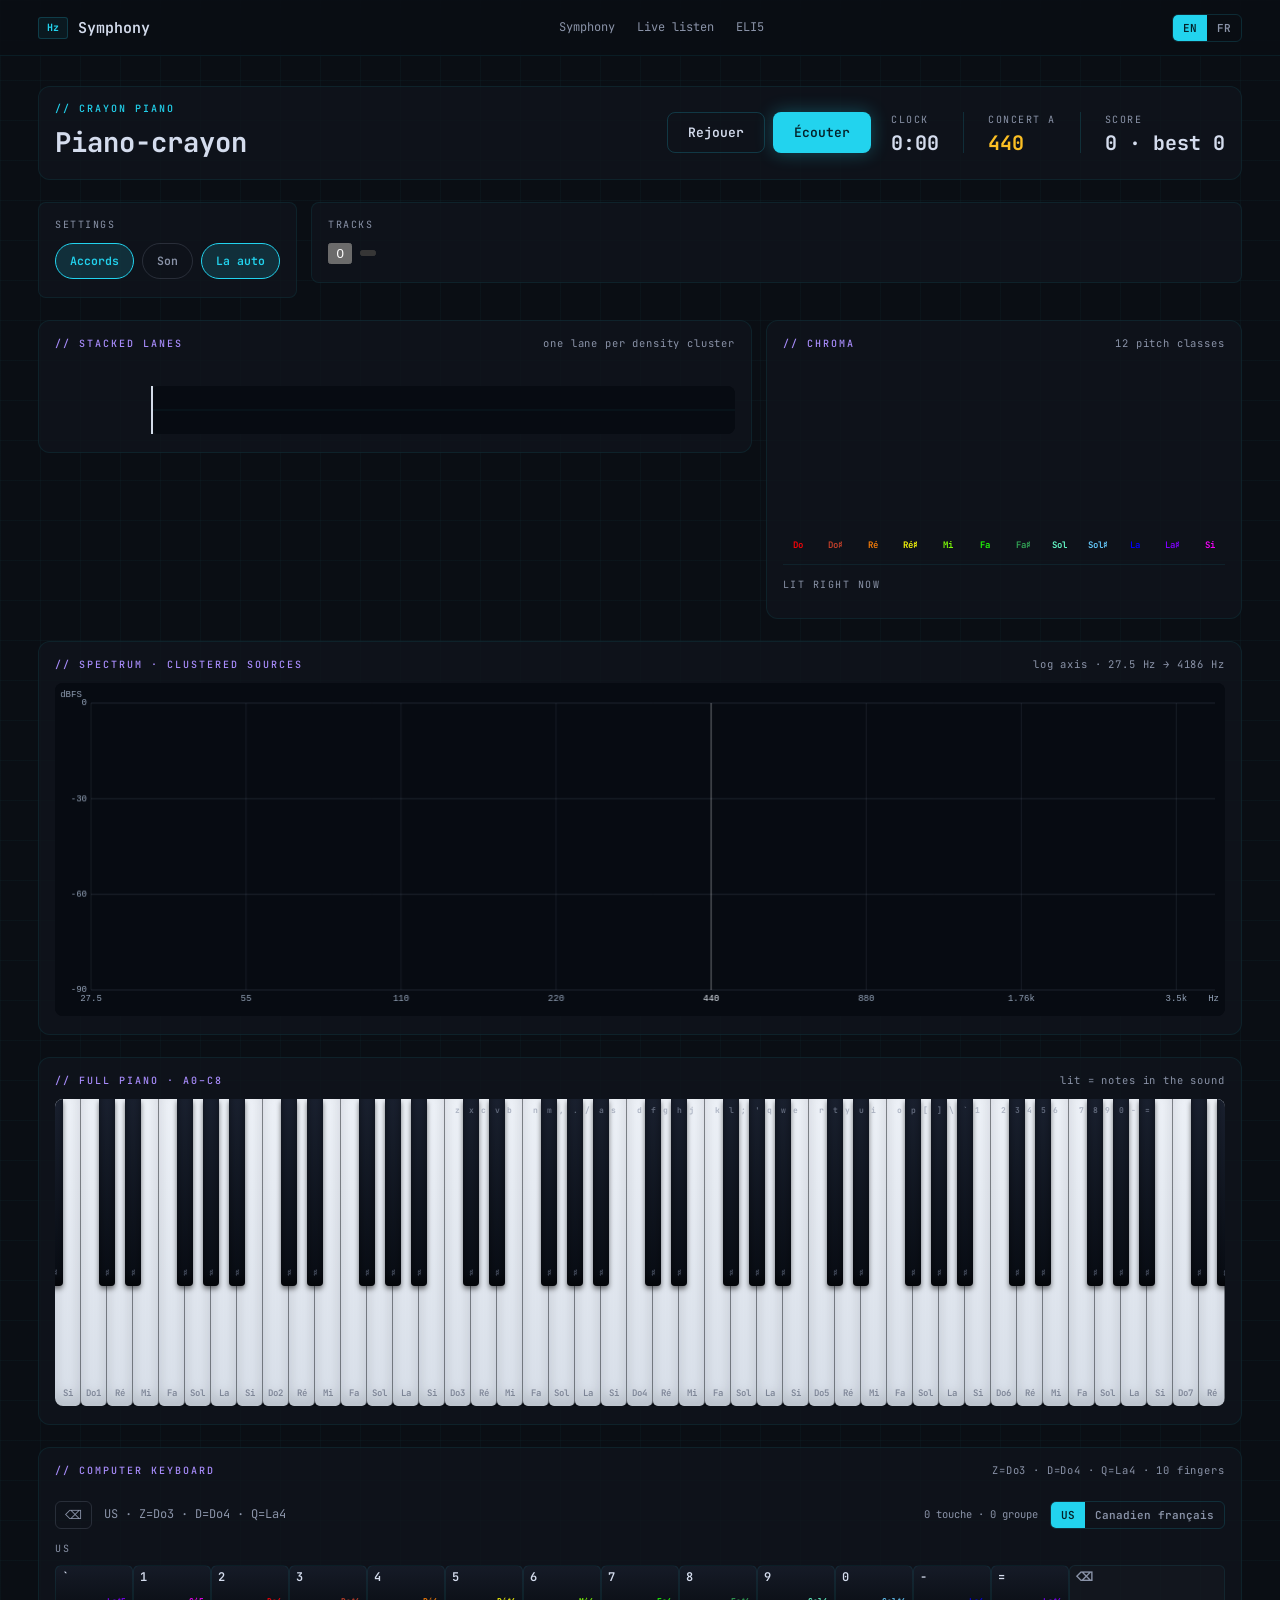
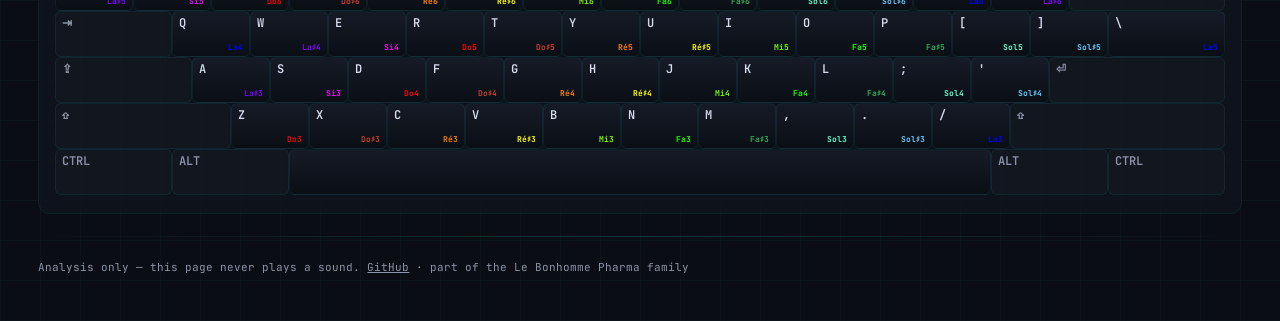
==== commit b8ff393a: "feat(docs): FlexAID∆S refresh for the four public pages Ports the four refreshed designs into docs/," ====
--- a/docs/piano/index.html
+++ b/docs/piano/index.html
@@ -1,1339 +1,406 @@
 <!DOCTYPE html>
-<html lang="fr" data-theme="stealth" data-scheme="dark">
+<html lang="fr" data-theme="dark" data-scheme="dark">
 <head>
   <meta charset="utf-8">
-  <style>html,body{background:#121214;color-scheme:dark}
-    .pages-crumb {
-      display: flex;
-      flex-wrap: wrap;
-      gap: 8px;
-      margin: 0 0 10px;
-      font-size: 0.78rem;
-      font-weight: 650;
-      color: var(--muted);
-    }
-    .pages-crumb a { color: var(--muted); text-decoration: none; }
-    .pages-crumb a:hover { color: var(--ink); }
-  </style>
-  <script>
-  (function () {
-    try {
-      var t = localStorage.getItem("crayon-theme");
-      var mode = localStorage.getItem("crayon-theme-mode");
-      var ok = { day: 1, light: 1, dark: 1, night: 1, stealth: 1 };
-      if (mode !== "manual" || !t || !ok[t]) {
-        var h = new Date().getHours();
-        var light = window.matchMedia && matchMedia("(prefers-color-scheme: light)").matches;
-        if (h >= 21 || h < 6) t = light ? "night" : "stealth";
-        else if (h >= 17) t = light ? "light" : "night";
-        else t = light ? "day" : "light";
-      }
-      var light = t === "day" || t === "light";
-      var bg = { day: "#f6ead4", light: "#eef1f5", dark: "#1c1e24", night: "#0d1220", stealth: "#121214" }[t];
-      document.documentElement.setAttribute("data-theme", t);
-      document.documentElement.setAttribute("data-scheme", light ? "light" : "dark");
-      document.documentElement.style.colorScheme = light ? "light" : "dark";
-      document.documentElement.style.background = bg;
-      document.documentElement.style.backgroundColor = bg;
-    } catch (e) {}
-  })();
-  </script>
   <meta name="viewport" content="width=device-width, initial-scale=1, viewport-fit=cover">
-  <meta name="theme-color" content="#121214">
-  <meta name="color-scheme" content="dark">
-  <meta name="apple-mobile-web-app-capable" content="yes">
-  <meta name="mobile-web-app-capable" content="yes">
-  <meta name="apple-mobile-web-app-status-bar-style" content="black">
-  <meta name="apple-mobile-web-app-title" content="Piano-crayon">
-  <title>Piano-crayon</title>
+  <title data-i18n-title="pianoTitleTag">Piano-crayon — Symphony Instrument Analysis</title>
+  <meta name="description" content="Piano-crayon : écoute live silencieuse, pistes regroupées par densité, 88 touches et clavier US ou canadien français.">
+  <meta name="theme-color" content="#0a0e14">
+  <link rel="preconnect" href="https://fonts.googleapis.com">
+  <link rel="preconnect" href="https://fonts.gstatic.com" crossorigin>
+  <link href="https://fonts.googleapis.com/css2?family=JetBrains+Mono:wght@400;500;600;700&display=swap" rel="stylesheet">
+  <link rel="stylesheet" href="../flexaid.css">
+  <script src="../theme.js"></script>
   <style>
-    :root,
-    html[data-theme="stealth"] {
-      --bg: #121214;
-      --ink: #9a9aa2;
-      --muted: #6e6e76;
-      --paper: #18181c;
-      --paper-ink: #9a9aa2;
-      --hairline: #333338;
-      --hairline-strong: #3a3a42;
-      --key-white: #2a2a2e;
-      --key-white-edge: #333338;
-      --key-black: #1a1a1c;
-      --key-black-edge: #161618;
-      --live: rgb(111, 153, 72);
-      --stop: rgb(153, 72, 73);
-      --replay: rgb(72, 72, 153);
-      --replay-on: rgb(72, 126, 153);
-      --tap: color-mix(in srgb, #9a9aa2 18%, transparent);
-      --ease: cubic-bezier(0.22, 1, 0.36, 1);
-      --dt: 150ms;
-      --glow: 8%;
-      --wave-bed: #16161a;
-      --wave-grid: rgba(255,255,255,0.03);
-      --btn-face: #1c1c20;
-      --safe-t: env(safe-area-inset-top, 0px);
-      --safe-r: env(safe-area-inset-right, 0px);
-      --safe-b: env(safe-area-inset-bottom, 0px);
-      --safe-l: env(safe-area-inset-left, 0px);
-    }
-    html[data-theme="day"] {
-      --bg: #f6ead4;
-      --ink: #2a2218;
-      --muted: #6a5e50;
-      --paper: #fff6e8;
-      --paper-ink: #2a2218;
-      --hairline: #e2d4bc;
-      --hairline-strong: #c9b89a;
-      --key-white: #fffaf0;
-      --key-white-edge: #e2d4bc;
-      --key-black: #3f3328;
-      --key-black-edge: #2c241c;
-      --live: rgb(121, 176, 69);
-      --stop: rgb(196, 59, 61);
-      --replay: rgb(69, 69, 186);
-      --replay-on: rgb(76, 151, 189);
-      --tap: color-mix(in srgb, var(--ink) 14%, transparent);
-      --glow: 32%;
-      --wave-bed: #ebe0cc;
-      --wave-grid: rgba(40,32,24,0.08);
-      --btn-face: #fff6e8;
-    }
-    html[data-theme="light"] {
-      --bg: #eef1f5;
-      --ink: #1a2028;
-      --muted: #5c6672;
-      --paper: #ffffff;
-      --paper-ink: #1a2028;
-      --hairline: #d5dbe3;
-      --hairline-strong: #b7c0cc;
-      --key-white: #f7f8fa;
-      --key-white-edge: #d5dbe3;
-      --key-black: #2c3340;
-      --key-black-edge: #1c222c;
-      --live: rgb(52, 168, 88);
-      --stop: rgb(196, 59, 61);
-      --replay: rgb(69, 69, 186);
-      --replay-on: rgb(56, 140, 184);
-      --tap: color-mix(in srgb, var(--ink) 12%, transparent);
-      --glow: 28%;
-      --wave-bed: #e4e9f0;
-      --wave-grid: rgba(28,34,44,0.08);
-      --btn-face: #ffffff;
-    }
-    html[data-theme="dark"] {
-      --bg: #1c1e24;
-      --ink: #d2d4dc;
-      --muted: #8b8e98;
-      --paper: #262830;
-      --paper-ink: #d2d4dc;
-      --hairline: #3a3c46;
-      --hairline-strong: #4a4d58;
-      --key-white: #343848;
-      --key-white-edge: #3a3c46;
-      --key-black: #161820;
-      --key-black-edge: #101218;
-      --live: rgb(121, 176, 69);
-      --stop: rgb(196, 90, 92);
-      --replay: rgb(110, 110, 196);
-      --replay-on: rgb(86, 160, 196);
-      --tap: color-mix(in srgb, #d2d4dc 16%, transparent);
-      --glow: 34%;
-      --wave-bed: #1a1c22;
-      --wave-grid: rgba(255,255,255,0.05);
-      --btn-face: #262830;
-    }
-    html[data-theme="night"] {
-      --bg: #0d1220;
-      --ink: #c8d0e4;
-      --muted: #7a849c;
-      --paper: #151b2c;
-      --paper-ink: #c8d0e4;
-      --hairline: #2a3348;
-      --hairline-strong: #3a4660;
-      --key-white: #243044;
-      --key-white-edge: #2a3348;
-      --key-black: #0e1422;
-      --key-black-edge: #0a0e18;
-      --live: rgb(121, 176, 69);
-      --stop: rgb(196, 90, 92);
-      --replay: rgb(120, 130, 210);
-      --replay-on: rgb(90, 170, 210);
-      --tap: color-mix(in srgb, #c8d0e4 16%, transparent);
-      --glow: 38%;
-      --wave-bed: #101628;
-      --wave-grid: rgba(200,208,228,0.06);
-      --btn-face: #151b2c;
-    }
-    * { box-sizing: border-box; }
-    html, body {
-      margin: 0;
-      min-height: 100%;
-      min-height: 100dvh;
-      overscroll-behavior: none;
-    }
-    html { -webkit-text-size-adjust: 100%; background: var(--bg); color-scheme: dark; }
-    html[data-scheme="light"] { background: var(--bg); color-scheme: light; }
-    body {
-      font-family: "SF Pro Text", "SF Pro Display", system-ui, -apple-system, sans-serif;
-      font-optical-sizing: auto;
-      background: var(--bg);
-      color: var(--ink);
-      transition: background-color var(--dt) var(--ease), color var(--dt) var(--ease);
-      padding:
-        max(14px, var(--safe-t))
-        max(16px, var(--safe-r))
-        max(18px, var(--safe-b))
-        max(16px, var(--safe-l));
-    }
-    .top {
-      display: flex;
-      align-items: center;
-      justify-content: space-between;
-      gap: 12px;
-      margin-bottom: 12px;
-      flex-wrap: wrap;
-    }
-    .scenes {
-      display: inline-flex;
-      align-items: center;
-      gap: 4px;
-      padding: 4px 6px;
-      border-radius: 999px;
-      background: var(--paper);
-      border: 1px solid var(--hairline);
-    }
-    .scene {
-      width: 28px;
-      height: 28px;
-      min-width: 28px;
-      min-height: 28px;
-      padding: 0;
-      border: 0;
-      border-radius: 50%;
+    /* Values the drawing code reads back out of CSS. */
+    :root {
+      --wave-bed: #070b12;
+      --wave-grid: rgba(34, 211, 238, 0.08);
+      --replay: #22d3ee;
+      --replay-on: #fbbf24;
+      --ink: #d4dced;
+      --muted: #8a93a8;
+    }
+
+    .transport { display: flex; align-items: center; gap: clamp(10px, 1.6vw, 20px); flex-wrap: wrap; padding: 14px 16px; }
+    .transport .title { margin-right: auto; display: flex; flex-direction: column; gap: 4px; }
+    .transport h1 { font-weight: 700; font-size: clamp(1.15rem, 2.4vw, 1.7rem); color: var(--fg); }
+    .transport .readouts { display: flex; align-items: flex-end; gap: clamp(14px, 2vw, 24px); }
+    .transport .readouts > div + div { padding-left: clamp(14px, 2vw, 24px); border-left: 1px solid var(--teal-15); }
+    .transport .readouts .stat-num { font-size: 1.25rem; margin-top: 5px; }
+
+    /* Transport buttons: gold while listening, teal when idle. No pulse ring. */
+    .act {
+      appearance: none; cursor: pointer;
+      border: 1px solid transparent; border-radius: var(--r-md);
+      font-family: var(--font-mono); font-size: 13px; font-weight: 600;
+      padding: 11px 20px; white-space: nowrap;
+      background: var(--teal); color: var(--on-teal); box-shadow: var(--glow-teal);
+      transition: transform var(--t-fast) var(--ease-out), background var(--t-fast) var(--ease-out), box-shadow var(--t-fast) var(--ease-out);
+    }
+    .act:hover { transform: translateY(-1px); background: #3fdcf2; }
+    .act:active { transform: translateY(0); }
+    .act.ghost { background: transparent; color: var(--fg); border-color: var(--teal-20); box-shadow: none; }
+    .act.ghost:hover { border-color: var(--teal); color: var(--teal); background: transparent; }
+    .act.on { background: var(--gold); color: var(--on-gold); box-shadow: 0 0 18px rgba(251, 191, 36, 0.3); }
+    .act.on:hover { background: #fcca4a; }
+    .act .glyph { display: none; }
+
+    /* Option pills. FR labels only, per piano/ui_contract.json. */
+    .toggles { display: flex; align-items: center; gap: 8px; flex-wrap: wrap; }
+    .tog { position: relative; display: inline-flex; }
+    .tog input { position: absolute; opacity: 0; width: 0; height: 0; }
+    .tog .lab {
+      display: inline-flex; align-items: center;
+      border-radius: var(--r-pill); padding: 8px 14px;
+      font-family: var(--font-mono); font-size: 11.5px; font-weight: 600;
+      background: transparent; border: 1px solid rgba(138, 147, 168, 0.22); color: var(--fg-muted);
       cursor: pointer;
-      box-shadow: inset 0 0 0 1px rgba(0,0,0,0.22);
-      background: var(--swatch);
-    }
-    .scene[data-theme-set="day"] { --swatch: #f6ead4; box-shadow: inset 0 0 0 1px #b89f78; }
-    .scene[data-theme-set="light"] { --swatch: #eef1f5; box-shadow: inset 0 0 0 1px #8a97a8; }
-    .scene[data-theme-set="dark"] { --swatch: #1c1e24; box-shadow: inset 0 0 0 1px #6a6e7c; }
-    .scene[data-theme-set="night"] { --swatch: #0d1220; box-shadow: inset 0 0 0 1px #5a6a90; }
-    .scene[data-theme-set="stealth"] { --swatch: #121214; box-shadow: inset 0 0 0 1px #6e6e76; }
-    .scene-auto {
-      font: 700 0.68rem/1 "SF Pro Text", system-ui, sans-serif;
-      color: var(--ink);
-      background: var(--paper);
-      display: grid;
-      place-items: center;
-      box-shadow: inset 0 0 0 1px var(--hairline);
-    }
-    .scene-auto[aria-pressed="true"] {
-      background: var(--ink);
-      color: var(--paper);
-    }
-    .scene[aria-pressed="true"] {
-      box-shadow: 0 0 0 2px var(--ink), inset 0 0 0 1px rgba(0,0,0,0.35);
-    }
-    .scene:focus-visible {
-      outline: 1px solid var(--replay-on);
-      outline-offset: 2px;
-    }
-    h1 {
-      margin: 0 0 2px;
-      font-size: clamp(1.12rem, 2.2vw, 1.48rem);
-      font-weight: 650;
-      letter-spacing: -0.03em;
-    }
-    .work {
-      display: grid;
-      grid-template-columns: minmax(0, 1fr) minmax(280px, 38vw);
-      gap: 12px;
-      align-items: start;
-      margin-bottom: 12px;
-    }
-    .spec-panel h3 {
-      margin: 0 0 6px;
-      font-size: 0.72rem;
-      font-weight: 650;
-      letter-spacing: 0.08em;
-      text-transform: uppercase;
-      color: var(--muted);
-    }
-    #spec {
-      width: 100%;
-      height: 220px;
-      display: block;
-      border-radius: 10px;
-      background: var(--wave-bed);
-    }
-    @media (max-width: 820px) {
-      .work { grid-template-columns: 1fr; }
-    }
-    button, input, select {
-      font: inherit;
-      font-size: 1rem;
-    }
-    .row {
-      display: flex;
-      flex-wrap: wrap;
-      gap: 8px 14px;
-      align-items: center;
-      margin-bottom: 12px;
-    }
-    .transport,
-    .toggles {
-      display: flex;
-      flex-wrap: wrap;
-      gap: 6px;
-      align-items: center;
-    }
-    .act,
-    .tog {
-      display: inline-flex;
-      align-items: center;
-      gap: 8px;
-      height: 36px;
-      min-height: 36px;
-      padding: 0 12px;
-      border: 1px solid var(--hairline);
-      border-radius: 8px;
-      background: var(--paper);
-      color: var(--ink);
-      font: 650 0.8rem/1 ui-sans-serif, system-ui, sans-serif;
-      cursor: pointer;
-      user-select: none;
-      touch-action: manipulation;
-      -webkit-tap-highlight-color: var(--tap);
+      transition: background var(--t-fast) var(--ease-out), border-color var(--t-fast) var(--ease-out), color var(--t-fast) var(--ease-out);
+    }
+    .tog input:checked + .lab { background: var(--teal-15); border-color: var(--teal); color: var(--teal); }
+    .tog input:focus-visible + .lab { outline: 2px solid var(--teal); outline-offset: 2px; }
+
+    /* Track chips — crayon-tinted, because they encode a note. */
+    .tracks { display: flex; align-items: center; gap: 8px; flex-wrap: wrap; }
+    .tracks .count {
+      min-width: 24px; height: 22px; padding: 0 6px;
+      display: inline-flex; align-items: center; justify-content: center;
+      border: 0; border-radius: var(--r-xs); cursor: pointer;
+      background: var(--teal); color: var(--on-teal);
+      font-family: var(--font-mono); font-size: 11px; font-weight: 700;
+    }
+    .tracks .chip {
+      appearance: none; cursor: pointer;
+      border-radius: var(--r-pill); padding: 6px 11px;
+      font-family: var(--font-mono); font-size: 11px; font-weight: 600;
+      background: color-mix(in srgb, var(--crayon, var(--teal)) 14%, transparent);
+      border: 1px solid color-mix(in srgb, var(--crayon, var(--teal)) 45%, transparent);
+      color: var(--crayon, var(--teal));
+      transition: filter var(--t-fast) var(--ease-out);
+    }
+    .tracks .chip[aria-pressed="false"] { opacity: 0.42; }
+    .tracks .chip.all { background: var(--teal); border-color: var(--teal); color: var(--on-teal); }
+
+    /* Arrange lanes */
+    .arrange { position: relative; display: flex; flex-direction: column; }
+    .arrange-ruler { height: 24px; }
+    .arrange-stack { position: relative; display: flex; }
+    .arrange-heads { width: 96px; flex: 0 0 96px; }
+    .arrange-lane { position: relative; flex: 1; min-width: 0; }
+    .arrange-lane canvas { display: block; width: 100%; height: 300px; border-radius: var(--r-md); background: var(--wave-bed); }
+    .playhead { position: absolute; top: 0; bottom: 0; width: 2px; background: rgba(234, 242, 255, 0.9); pointer-events: none; }
+    .clock { font-family: var(--font-mono); font-size: 1.25rem; font-weight: 700; font-variant-numeric: tabular-nums; color: var(--fg); }
+    .tune-line { font-family: var(--font-mono); font-size: 1.25rem; font-weight: 700; font-variant-numeric: tabular-nums; color: var(--gold); }
+
+    /* Chroma — 12 pitch classes, the colour key */
+    .chroma { display: flex; align-items: flex-end; gap: clamp(3px, 0.6vw, 8px); height: 190px; }
+    .chroma .bar { flex: 1; display: flex; flex-direction: column; justify-content: flex-end; height: 100%; }
+    .chroma .fill {
+      width: 100%; height: 0%;
+      border-radius: var(--r-xs);
+      background: linear-gradient(180deg, color-mix(in srgb, var(--crayon) 95%, transparent), color-mix(in srgb, var(--crayon) 35%, transparent));
+      box-shadow: 0 0 10px color-mix(in srgb, var(--crayon) 35%, transparent);
+      transition: height 90ms linear;
+    }
+    .chroma .lab { font-family: var(--font-mono); font-size: 9px; font-weight: 600; text-align: center; color: var(--crayon); margin-top: 5px; }
+
+    /* Lit-note chips */
+    .chips { display: flex; flex-wrap: wrap; gap: 7px; padding-top: 12px; margin-top: 12px; border-top: 1px solid var(--teal-08); }
+    .chips .lit {
+      border-radius: var(--r-pill); padding: 5px 10px;
+      font-family: var(--font-mono); font-size: 11px; font-weight: 600;
+      background: color-mix(in srgb, var(--crayon) 16%, transparent);
+      border: 1px solid color-mix(in srgb, var(--crayon) 50%, transparent);
+      color: var(--crayon);
+    }
+    .hz-live { font-family: var(--font-mono); font-size: 11px; color: var(--fg-muted); }
+
+    /* 88-key keybed */
+    .board-wrap { overflow-x: auto; -webkit-overflow-scrolling: touch; border-radius: var(--r-md); }
+    #board {
       position: relative;
-    }
-    .act .lab,
-    .tog .lab {
-      white-space: nowrap;
-    }
-    .act:focus-visible,
-    .tog:focus-within {
-      outline: 1px solid var(--ink);
-      outline-offset: 2px;
-    }
-    .act.playing,
-    .act.live,
-    .tog:has(input:checked) {
-      background: color-mix(in srgb, var(--ink) 12%, var(--paper));
-      border-color: var(--hairline-strong);
-    }
-    .act.loading { opacity: 0.7; }
-    .act .glyph {
-      flex: 0 0 auto;
-      width: 8px;
-      height: 8px;
-      background: currentColor;
-      border-radius: 1px;
-    }
-    .act .glyph.play {
-      width: 0;
-      height: 0;
-      background: none;
-      border-style: solid;
-      border-width: 5px 0 5px 8px;
-      border-color: transparent transparent transparent currentColor;
-    }
-    .act.playing .glyph.play,
-    .act.live .glyph.listen {
-      width: 8px;
-      height: 8px;
-      border: 0;
-      border-radius: 1px;
-      background: currentColor;
-    }
-    .act .glyph.listen {
-      width: 8px;
-      height: 8px;
-      border-radius: 50%;
-      background: currentColor;
-    }
-    .tog input {
-      position: absolute;
-      opacity: 0;
-      width: 1px;
-      height: 1px;
-      pointer-events: none;
-    }
-    .scrub {
-      display: grid;
-      grid-template-columns: minmax(0, 1fr) auto;
-      gap: 8px 12px;
-      align-items: end;
-      margin: 0 0 10px;
-    }
-    .arrange {
-      min-width: 0;
-      outline: none;
-      touch-action: none;
-    }
-    .arrange-ruler {
-      height: 18px;
-      position: relative;
-      color: var(--muted);
-      font-size: 0.62rem;
-      font-variant-numeric: tabular-nums;
-      font-feature-settings: "tnum" 1;
-    }
-    .arrange-ruler span {
-      position: absolute;
-      top: 0;
-      transform: translateX(-50%);
-    }
-    .arrange-ruler span:first-child { transform: none; }
-    .arrange-stack {
-      display: grid;
-      grid-template-columns: 72px minmax(0, 1fr);
-      min-height: 64px;
-      max-height: 280px;
-      border: 1px solid var(--hairline);
-      border-radius: 4px;
+      height: clamp(170px, 24vw, 320px);
+      min-width: max(100%, calc(52 * 26px));
+      border-radius: var(--r-md);
       overflow: hidden;
-      background: var(--wave-bed);
-    }
-    .arrange-heads {
-      display: flex;
-      flex-direction: column;
-      background: var(--paper);
-      border-right: 1px solid var(--hairline);
-      overflow: auto;
-    }
-    .arrange-head {
-      flex: 1 1 0;
-      min-height: 28px;
-      display: flex;
-      align-items: center;
-      gap: 6px;
-      padding: 4px 8px;
-      border-bottom: 1px solid var(--hairline);
-      cursor: pointer;
-      background: transparent;
-      color: inherit;
-      font: inherit;
-      text-align: left;
-    }
-    .arrange-head:last-child { border-bottom: 0; }
-    .arrange-head.dim { opacity: 0.38; }
-    .arrange-head[aria-pressed="true"] {
-      outline: 1px solid var(--ink);
-      outline-offset: -2px;
-    }
-    .arrange-swatch {
-      width: 28px;
-      height: 8px;
-      border-radius: 1px;
-      background: var(--crayon, var(--replay));
-      flex: 0 0 auto;
-    }
-    .arrange-head .nm {
-      font-size: 0.62rem;
-      font-weight: 650;
-      overflow: hidden;
-      text-overflow: ellipsis;
-      white-space: nowrap;
-    }
-    .arrange-lane {
-      position: relative;
-      min-height: 64px;
-      cursor: ew-resize;
-      touch-action: none;
-      contain: layout style;
-    }
-    .arrange-lane canvas {
-      display: block;
-      width: 100%;
+      background: linear-gradient(180deg, #0c111a, #070b12);
+      box-shadow: inset 0 2px 0 var(--teal-10);
+    }
+    .key {
+      position: absolute; top: 0;
+      appearance: none; padding: 0; margin: 0; cursor: pointer;
+      transition: background-color 90ms linear, box-shadow 90ms linear;
+    }
+    .key.white {
       height: 100%;
-      pointer-events: none;
-    }
-    .playhead {
-      position: absolute;
-      top: 0;
-      bottom: 0;
-      left: 0;
-      width: 2px;
-      margin-left: -1px;
-      background: #e8e8ee;
-      pointer-events: none;
-      transform: translate3d(0, 0, 0);
-      will-change: transform;
-    }
-    .playhead::before {
-      content: "";
-      position: absolute;
-      top: 0;
-      left: 50%;
-      width: 0;
-      height: 0;
-      transform: translateX(-50%);
-      border-left: 5px solid transparent;
-      border-right: 5px solid transparent;
-      border-top: 7px solid #e8e8ee;
-    }
-    .scrub .clock {
-      font-variant-numeric: tabular-nums;
-      font-feature-settings: "tnum" 1;
-      font-weight: 650;
-      color: var(--ink);
-      font-size: 0.82rem;
-      min-width: 4.8rem;
-      padding-bottom: 6px;
-    }
-    .tracks {
-      display: flex;
-      flex-wrap: wrap;
-      gap: 6px;
-      align-items: stretch;
-      margin: 0 0 8px;
-      min-height: 44px;
-    }
-    .track-count {
-      width: 28px;
-      min-width: 28px;
-      height: 44px;
-      display: grid;
-      place-items: center;
-      font-variant-numeric: tabular-nums;
-      font-feature-settings: "tnum" 1;
-      font-weight: 650;
-      font-size: 0.82rem;
-      color: var(--muted);
-      border: 1px solid var(--hairline);
-      border-radius: 4px;
-      background: color-mix(in srgb, var(--ink) 6%, var(--bg));
-      cursor: pointer;
-      padding: 0;
-    }
-    .track-count:focus-visible {
-      outline: 1px solid var(--replay-on);
-      outline-offset: 2px;
-    }
-    .track-btn.off {
-      opacity: 0.28;
-    }
-    .track-btn {
-      position: relative;
-      overflow: hidden;
-      font-size: 0.68rem;
-      font-weight: 650;
-      padding: 0 8px;
-      border: 1px solid var(--hairline);
-      border-radius: 4px;
-      cursor: pointer;
-      min-width: 44px;
-      min-height: 44px;
-      line-height: 1.1;
+      border: 0; border-right: 1px solid rgba(10, 14, 20, 0.5);
+      border-radius: 0 0 5px 5px;
+      background: linear-gradient(180deg, #eef2f8, #d9e0ea);
+      box-shadow: inset 0 -10px 14px rgba(10, 14, 20, 0.14);
+    }
+    .key.black {
+      height: 61%; z-index: 2;
+      border: 0; border-radius: 0 0 4px 4px;
+      background: linear-gradient(180deg, #1a2130, #080c13);
+      box-shadow: inset 0 -7px 9px rgba(0, 0, 0, 0.5), 0 3px 5px rgba(0, 0, 0, 0.5);
+    }
+    .key .name {
+      position: absolute; bottom: 7px; left: 0; right: 0;
       text-align: center;
-      color: var(--lab, var(--ink));
-      background: color-mix(in srgb, var(--crayon, var(--ink)) 12%, var(--bg));
-      opacity: 0.38;
-      touch-action: manipulation;
-      -webkit-tap-highlight-color: var(--tap);
-    }
-    .track-btn .fill {
-      position: absolute;
-      left: 0; right: 0; bottom: 0;
-      height: 100%;
-      transform: scaleY(var(--e, 0));
-      transform-origin: 50% 100%;
-      background: var(--crayon);
-      pointer-events: none;
-    }
-    .track-btn .hz {
-      position: relative;
-      z-index: 1;
-      font-variant-numeric: tabular-nums;
-      font-feature-settings: "tnum" 1;
-    }
-    .track-btn.hot {
-      opacity: 1;
-      border-color: color-mix(in srgb, var(--crayon) 55%, var(--hairline));
-      box-shadow: 0 0 8px color-mix(in srgb, var(--crayon) var(--glow), transparent);
-    }
-    .track-btn.dim {
-      opacity: 0.28;
-      min-width: 44px;
-      background: color-mix(in srgb, var(--ink) 8%, var(--bg));
-      border-color: var(--hairline);
-      cursor: default;
-    }
-    .track-btn[aria-pressed="true"] {
-      outline: 1px solid var(--ink);
-      outline-offset: 1px;
-    }
-    .track-btn:focus-visible {
-      outline: 1px solid var(--replay-on);
-      outline-offset: 2px;
-    }
-    .tune-line {
-      font-weight: 650;
-      font-size: 0.88rem;
-      font-variant-numeric: tabular-nums;
-      font-feature-settings: "tnum" 1;
-      color: #7a8a94;
-      margin: 0 0 8px;
-    }
-    .tune-line .muted { color: var(--muted); font-weight: 600; }
-    .chroma {
-      display: grid;
-      grid-template-columns: repeat(12, 1fr);
-      gap: 2px;
-      height: 56px;
-      margin: 8px 0 8px;
-      padding: 4px;
-      background: var(--paper);
-      border: 1px solid var(--hairline);
-      border-radius: 4px;
-    }
-    .chroma .bar {
-      position: relative;
-      background: color-mix(in srgb, var(--ink) 6%, var(--paper));
-      border-radius: 2px 2px 1px 1px;
-      overflow: hidden;
-      border: 1px solid var(--hairline);
-    }
-    .chroma .fill {
-      position: absolute;
-      left: 0; right: 0; bottom: 0;
-      height: 100%;
-      transform: scaleY(0);
-      transform-origin: 50% 100%;
-      background: var(--crayon);
-      transition: transform var(--dt) var(--ease);
-    }
-    .chroma .bar.on .fill {
-      box-shadow: 0 0 8px color-mix(in srgb, var(--crayon) var(--glow), transparent);
-    }
-    .chroma .lab {
-      position: absolute;
-      left: 0; right: 0; bottom: 3px;
+      font-family: var(--font-mono); font-size: 9px; font-weight: 600;
+      color: #5b6478; opacity: 0.7; pointer-events: none;
+    }
+    .key .bind {
+      position: absolute; top: 6px; left: 0; right: 0;
       text-align: center;
-      font-size: 0.58rem;
-      font-weight: 650;
-      color: var(--ink);
-      z-index: 1;
-      pointer-events: none;
-      opacity: 0.72;
-    }
-    .chroma .bar.on .lab { opacity: 1; color: var(--lab, var(--ink)); }
-    .chips {
-      min-height: 36px;
-      display: flex;
-      flex-wrap: wrap;
-      gap: 6px;
-      align-items: center;
-      margin-bottom: 8px;
-    }
-    .chip {
-      display: inline-flex;
-      align-items: center;
-      gap: 6px;
-      padding: 5px 9px;
-      border-radius: 4px;
-      font-weight: 650;
-      font-size: 0.82rem;
-      font-variant-numeric: tabular-nums;
-      border: 1px solid color-mix(in srgb, var(--ink) 16%, var(--crayon));
-      background: var(--crayon);
-      color: var(--lab, var(--ink));
-      box-shadow: 0 0 8px color-mix(in srgb, var(--crayon) var(--glow), transparent);
-    }
-    .hz-live {
-      color: var(--muted);
-      font-size: 0.82rem;
-      font-weight: 600;
-      font-variant-numeric: tabular-nums;
-      font-feature-settings: "tnum" 1;
-    }
-    .type-well {
-      margin: 0 0 12px;
-    }
-    .type-head {
-      display: grid;
-      grid-template-columns: 44px minmax(0, 1fr) auto;
-      grid-template-areas:
-        "clear out meta"
-        "picker picker picker";
-      gap: 8px;
-      align-items: stretch;
-      margin-bottom: 8px;
-    }
-    @media (min-width: 760px) {
-      .type-head {
-        grid-template-columns: 44px minmax(0, 1fr) auto auto;
-        grid-template-areas: "clear out meta picker";
-      }
-    }
-    .type-clear { grid-area: clear; }
-    .type-out { grid-area: out; }
-    .kb-meta { grid-area: meta; }
-    .kb-picker { grid-area: picker; }
+      font-family: var(--font-mono); font-size: 8px; font-weight: 700;
+      color: var(--fg-muted); opacity: 0; pointer-events: none;
+    }
+    .key.bound .bind { opacity: 0.62; }
+    /* need = the music wants it; held = a finger is on it; hit = both, and it scores. */
+    .key.need, .key.on { background: var(--crayon); }
+    .key.white.need, .key.white.on { box-shadow: 0 0 20px color-mix(in srgb, var(--crayon) 55%, transparent), inset 0 0 0 1px rgba(255, 255, 255, 0.25); }
+    .key.black.need, .key.black.on { box-shadow: 0 0 18px color-mix(in srgb, var(--crayon) 60%, transparent), inset 0 0 0 1px rgba(255, 255, 255, 0.2); }
+    .key.held:not(.need):not(.hit) { background: transparent; box-shadow: inset 0 0 0 2px var(--teal); }
+    .key.hit { background: var(--crayon); box-shadow: 0 0 20px color-mix(in srgb, var(--crayon) 55%, transparent), inset 0 0 0 2px var(--hit-ring); }
+    .key.on .name, .key.need .name, .key.hit .name { color: var(--lab); opacity: 1; }
+    .key.on .bind, .key.need .bind, .key.hit .bind { color: var(--lab); opacity: 0.9; }
+
+    /* Typing board — geometry comes from dual_keyboard.js, never redrawn here */
+    .type-well { display: flex; flex-direction: column; gap: 12px; }
+    .type-head { display: flex; align-items: center; gap: 12px; flex-wrap: wrap; }
+    .type-out {
+      flex: 1; min-width: 140px; margin: 0;
+      font-family: var(--font-mono); font-size: 12px; color: var(--fg);
+      white-space: pre-wrap; word-break: break-all;
+      min-height: 1.4em;
+    }
+    .type-out:empty::before { content: attr(data-hint); color: var(--fg-muted); }
     .type-clear {
-      border: 1px solid var(--hairline);
-      border-radius: 8px;
-      background: var(--paper);
-      color: var(--ink);
-      cursor: pointer;
-    }
-    .type-out {
-      margin: 0;
-      min-height: 44px;
-      max-height: 88px;
-      overflow: auto;
-      padding: 8px 10px;
-      border: 1px solid var(--hairline);
-      border-radius: 8px;
-      background: var(--paper);
-      color: var(--ink);
-      font: 650 0.92rem/1.35 ui-monospace, Menlo, monospace;
-      white-space: pre-wrap;
-      word-break: break-word;
-    }
-    .type-out:empty::before {
-      content: attr(data-hint);
-      color: var(--muted);
-      font-weight: 600;
-    }
-    .kb-picker {
-      display: inline-flex;
-      align-items: stretch;
-      border: 1px solid var(--hairline);
-      border-radius: 8px;
-      overflow: hidden;
-      background: var(--paper);
-      min-height: 44px;
-    }
+      appearance: none; cursor: pointer;
+      background: transparent; border: 1px solid rgba(138, 147, 168, 0.22);
+      border-radius: var(--r-sm); color: var(--fg-muted);
+      font-family: var(--font-mono); font-size: 12px; padding: 5px 9px;
+    }
+    .type-clear:hover { border-color: var(--fg-muted); color: var(--fg); }
+    .kb-meta { font-family: var(--font-mono); font-size: 10.5px; color: var(--fg-muted); }
+    .kb-picker { display: inline-flex; border: 1px solid var(--teal-15); border-radius: var(--r-sm); overflow: hidden; }
     .kb-picker button {
-      border: 0;
-      margin: 0;
-      padding: 8px 12px;
-      background: transparent;
-      color: var(--muted);
-      font: 650 0.78rem/1.2 ui-sans-serif, system-ui, sans-serif;
-      cursor: pointer;
-      white-space: nowrap;
-    }
-    .kb-picker button + button {
-      border-left: 1px solid var(--hairline);
-    }
-    .kb-picker button[aria-pressed="true"] {
-      background: var(--key-white);
-      color: var(--ink);
-    }
-    .kb-picker button:focus-visible {
-      outline: 1px solid var(--replay-on);
-      outline-offset: -2px;
-    }
-    .dual-boards {
-      display: grid;
-      grid-template-columns: 1fr;
-      gap: 10px;
-    }
-    .kb-wrap {
-      background: var(--paper);
-      border: 1px solid var(--hairline);
-      border-radius: 10px;
-      padding: 6px 6px 8px;
-      min-width: 0;
-    }
+      appearance: none; border: 0; cursor: pointer; background: transparent;
+      color: var(--fg-muted); font-family: var(--font-mono); font-size: 11px; font-weight: 600;
+      padding: 6px 10px;
+    }
+    .kb-picker button[aria-pressed="true"] { background: var(--teal); color: var(--on-teal); }
+    .board-scroll { overflow-x: auto; -webkit-overflow-scrolling: touch; }
+    .dual-boards { min-width: 680px; }
+    .kb-wrap { display: flex; flex-direction: column; gap: 8px; }
     .kb-title {
-      font-size: 0.68rem;
-      font-weight: 650;
-      letter-spacing: 0.06em;
-      text-transform: uppercase;
-      color: var(--muted);
-      padding: 2px 6px 6px;
-    }
-    .kb-board {
-      position: relative;
-      --cols: 15;
-      --rows: 5;
-      --ku: clamp(26px, 5.4vw, 48px);
-      height: calc(var(--rows) * var(--ku));
-      user-select: none;
-      touch-action: none;
-    }
-    .kb-meta {
-      min-width: 7.5rem;
-      margin: 0;
-      padding: 8px 10px;
-      border: 1px solid var(--hairline);
-      border-radius: 8px;
-      background: var(--paper);
-      color: var(--ink);
-      font: 650 0.78rem/1.35 ui-sans-serif, system-ui, sans-serif;
-      display: flex;
-      align-items: center;
-    }
+      font-family: var(--font-mono); font-size: 10px;
+      letter-spacing: var(--tracking-label); text-transform: uppercase;
+      color: var(--fg-muted);
+    }
+    /* Caps are absolutely positioned by buildOneBoard from the DUAL layout. */
+    .kb-board { position: relative; height: clamp(168px, 18vw, 250px); }
     .kb-key {
       position: absolute;
-      box-sizing: border-box;
-      display: flex;
-      flex-direction: column;
-      align-items: center;
-      justify-content: center;
-      gap: 1px;
-      border: 1px solid var(--key-white-edge);
-      border-radius: 5px;
-      background: var(--key-white);
-      color: var(--ink);
-      font-weight: 650;
-      font-size: 0.7rem;
-      line-height: 1;
-      cursor: pointer;
-      touch-action: none;
-      -webkit-tap-highlight-color: transparent;
-    }
-    .kb-key.mod {
-      font-size: 0.56rem;
-      color: var(--muted);
-    }
-    .kb-key .sub {
-      font-size: 0.5rem;
-      opacity: 0.62;
-      font-weight: 600;
-    }
-    .kb-key.mapped {
-      background: color-mix(in srgb, var(--crayon) 22%, var(--key-white));
-    }
+      appearance: none; cursor: pointer;
+      border: 1px solid var(--teal-08); border-radius: 6px;
+      display: flex; flex-direction: column; justify-content: space-between; align-items: stretch;
+      padding: 5px 6px; overflow: hidden;
+      background: linear-gradient(180deg, rgba(22, 28, 40, 0.92), rgba(10, 14, 20, 0.92));
+      font-family: var(--font-mono); font-size: clamp(9px, 1vw, 12px); font-weight: 600;
+      color: var(--fg); line-height: 1.1; text-align: left;
+      transition: background-color 90ms linear, box-shadow 90ms linear, color 90ms linear;
+    }
+    .kb-key > span:first-child { text-transform: uppercase; }
     .kb-key .note {
-      font-size: 0.48rem;
-      font-weight: 700;
-      letter-spacing: 0;
-      color: var(--crayon, var(--muted));
-      line-height: 1;
-      pointer-events: none;
-    }
-    .kb-key.on,
-    .kb-key.need,
-    .kb-key.hit {
-      background: var(--crayon, var(--replay-on));
-      color: var(--lab, #f4efe6);
-      box-shadow: 0 0 8px color-mix(in srgb, var(--crayon, var(--replay-on)) var(--glow), transparent);
-    }
-    .kb-key.held:not(.need):not(.hit) {
-      box-shadow: inset 0 0 0 2px var(--ink);
-    }
-    .kb-key.hit {
-      box-shadow: inset 0 0 0 2px #b6ff55, 0 0 8px color-mix(in srgb, var(--crayon, var(--replay-on)) var(--glow), transparent);
-    }
-    .kb-key.on .note,
-    .kb-key.need .note,
-    .kb-key.hit .note { color: var(--lab, var(--ink)); opacity: 0.95; }
-    .kb-key.blocked {
-      opacity: 0.32;
-    }
-    .kb-key:focus-visible {
-      outline: 1px solid var(--replay-on);
-      outline-offset: 1px;
-    }
-    .board-well {
-      background: var(--paper);
-      border: 1px solid var(--hairline);
-      border-radius: 12px;
-      padding: 10px 10px 12px;
-      box-shadow: none;
-      width: calc(100% + 0px);
-    }
-    .piano-strip #board {
-      height: clamp(88px, 14vh, 140px);
-    }
-    .board-wrap {
-      position: relative;
-      width: 100%;
-      overflow-x: auto;
-      -webkit-overflow-scrolling: touch;
-      overscroll-behavior-x: contain;
-      padding-bottom: 2px;
-    }
-    #board {
-      position: relative;
-      height: clamp(240px, 32vh, 360px);
-      min-width: max(100%, calc(52 * 28px));
-      width: max(100%, calc(52 * 28px));
-      user-select: none;
-      touch-action: pan-x;
-    }
-    .key {
-      -webkit-tap-highlight-color: transparent;
-      touch-action: manipulation;
-      transition:
-        background-color var(--dt) var(--ease),
-        box-shadow var(--dt) var(--ease);
-    }
-    .white {
-      position: absolute;
-      top: 0;
-      height: 100%;
-      background: var(--key-white);
-      border: 1px solid var(--key-white-edge);
-      border-radius: 0 0 5px 5px;
-      z-index: 1;
-      cursor: pointer;
-      box-shadow:
-        inset 0 1px 0 rgba(255, 255, 255, 0.05),
-        inset 0 -8px 12px rgba(0, 0, 0, 0.28);
-    }
-    .white .name {
-      position: absolute;
-      bottom: 8px;
-      left: 0; right: 0;
-      text-align: center;
-      font-size: 0.62rem;
-      font-weight: 650;
-      color: var(--muted);
-      opacity: 0.7;
-      pointer-events: none;
-    }
-    .key .bind {
-      position: absolute;
-      top: 4px;
-      left: 0;
-      right: 0;
-      text-align: center;
-      font-size: 0.5rem;
-      font-weight: 700;
-      font-family: ui-monospace, SFMono-Regular, Menlo, monospace;
-      color: var(--muted);
-      opacity: 0;
-      pointer-events: none;
-    }
-    .key.bound .bind { opacity: 0.62; }
-    .black {
-      position: absolute;
-      top: 0;
-      height: 62%;
-      background: var(--key-black);
-      border: 1px solid var(--key-black-edge);
-      border-radius: 0 0 3px 3px;
-      z-index: 3;
-      cursor: pointer;
-      box-shadow:
-        inset 0 1px 0 rgba(255, 255, 255, 0.04),
-        inset 0 -8px 10px rgba(0, 0, 0, 0.28);
-    }
-    .black .name {
-      position: absolute;
-      bottom: 6px;
-      left: 0; right: 0;
-      text-align: center;
-      font-size: 0.52rem;
-      font-weight: 650;
-      color: var(--muted);
-      opacity: 0.55;
-      pointer-events: none;
-    }
-    .black .bind { top: 3px; font-size: 0.42rem; }
-    .key.on .bind { color: var(--ink); opacity: 0.88; }
-    .key.on,
-    .key.need {
-      background: var(--crayon) !important;
-      box-shadow:
-        inset 0 1px 0 rgba(255, 255, 255, 0.10),
-        0 0 14px color-mix(in srgb, var(--crayon) var(--glow), transparent);
-      z-index: 4;
-    }
-    .key.need:not(.hit) {
-      box-shadow:
-        inset 0 0 0 2px color-mix(in srgb, var(--crayon) 80%, #fff),
-        0 0 14px color-mix(in srgb, var(--crayon) var(--glow), transparent);
-    }
-    .key.held:not(.need):not(.hit) {
-      background: color-mix(in srgb, var(--ink) 16%, var(--key-white)) !important;
-      box-shadow: inset 0 0 0 2px var(--ink);
-      z-index: 4;
-    }
-    .black.held:not(.need):not(.hit) {
-      background: color-mix(in srgb, var(--ink) 26%, var(--key-black)) !important;
-    }
-    .key.hit {
-      background: var(--crayon) !important;
-      box-shadow:
-        inset 0 0 0 3px #b6ff55,
-        0 0 18px color-mix(in srgb, var(--crayon) var(--glow), transparent);
-      z-index: 5;
-    }
-    .key.on .name,
-    .key.need .name,
-    .key.hit .name,
-    .key.held .name { color: var(--ink); opacity: 0.92; }
-    .pc-keys {
-      display: flex;
-      flex-direction: column;
-      gap: 4px;
-      margin: 0 0 8px;
-      user-select: none;
-    }
-    .pc-row { display: flex; justify-content: center; gap: 4px; flex-wrap: wrap; }
-    .pc-key {
-      min-width: 28px;
-      height: 28px;
-      padding: 0 6px;
-      border-radius: 4px;
-      border: 1px solid var(--hairline);
-      background: var(--paper);
-      color: var(--muted);
-      font: 650 0.72rem/28px ui-monospace, SFMono-Regular, Menlo, monospace;
-      text-align: center;
-    }
-    .pc-key.need { background: var(--crayon); color: var(--lab, var(--ink)); }
-    .pc-key.held:not(.need):not(.hit) { box-shadow: inset 0 0 0 2px var(--ink); color: var(--ink); }
-    .pc-key.hit { background: var(--crayon); box-shadow: inset 0 0 0 2px #b6ff55; color: var(--lab, var(--ink)); }
-    .score-line {
-      font: 650 0.78rem/1.2 ui-monospace, SFMono-Regular, Menlo, monospace;
-      color: var(--muted);
-    }
-    .key.harm:not(.on) {
-      box-shadow: inset 0 0 0 1px color-mix(in srgb, var(--crayon) 40%, transparent);
-    }
-    .white.harm:not(.on) {
-      background: color-mix(in srgb, var(--crayon) 11%, var(--key-white));
-    }
-    .black.harm:not(.on) {
-      background: color-mix(in srgb, var(--crayon) 18%, var(--key-black));
-    }
-    .key.study {
-      outline: 1px solid var(--ink);
-      outline-offset: -2px;
-    }
-    .legend {
-      margin-top: 14px;
-      background: transparent;
-      color: var(--paper-ink);
-      border-radius: 0;
-      padding: 8px 0 0;
-      border: none;
-    }
-    .legend h2 {
-      margin: 0 0 8px;
-      font-size: 0.72rem;
-      font-weight: 650;
-      letter-spacing: 0.08em;
-      text-transform: uppercase;
-      color: var(--muted);
-    }
-    .pencils {
-      display: grid;
-      grid-template-columns: repeat(12, 1fr);
-      gap: 4px;
-    }
-    .pencil {
-      border-radius: 3px;
-      padding: 6px 3px 5px;
-      text-align: center;
-      background: var(--crayon);
-      color: var(--lab, var(--ink));
-      border: 1px solid color-mix(in srgb, var(--ink) 16%, var(--crayon));
-      min-height: 52px;
-    }
-    .pencil .fr { font-weight: 650; font-size: 0.88rem; }
-    details.adv {
-      margin-top: 12px;
-      color: var(--muted);
-      font-size: 0.82rem;
-    }
-    details.adv summary {
-      cursor: pointer;
-      color: var(--ink);
-      min-height: 44px;
-      display: flex;
-      align-items: center;
-      touch-action: manipulation;
-    }
-    details.adv select {
-      margin-top: 8px;
-      max-width: 100%;
-      min-height: 44px;
-      padding: 8px;
-      border-radius: 6px;
-      border: 1px solid var(--hairline-strong);
-      background: var(--paper);
-      color: var(--ink);
-      font-size: 1rem;
-    }
-    .err {
-      color: #8a4a4c;
-      font-weight: 650;
-      margin: 8px 0;
-    }
-    @supports (background: color-mix(in srgb, red 50%, white)) {
-      .key.on {
-        background: color-mix(in srgb, var(--crayon) calc(100% - var(--pop, 0%)), #ffffff) !important;
-      }
-    }
-    @supports (color: color(display-p3 1 0 0)) {
-      .key.on {
-        background: var(--crayon-p3, var(--crayon)) !important;
-      }
-      .chroma .fill,
-      .pencil,
-      .chip,
-      .track-btn[aria-pressed="true"] {
-        background: var(--crayon-p3, var(--crayon));
-      }
-      @supports (background: color-mix(in srgb, red 50%, white)) {
-        .key.on {
-          background: color-mix(in srgb, var(--crayon-p3, var(--crayon)) calc(100% - var(--pop, 0%)), #ffffff) !important;
-        }
-      }
-    }
-    @media (max-width: 900px) {
-      .pencils { grid-template-columns: repeat(6, 1fr); }
-      .chroma { height: 72px; }
-    }
-    @media (min-width: 768px) {
-      #board { height: 280px; }
-    }
-    @media (min-width: 1180px) {
-      #board { height: 320px; }
-    }
-    @media (prefers-reduced-motion: reduce) {
-      .chroma .fill,
-      .key,
-      #btn,
-      #replay { transition: none; }
-      .playhead { will-change: auto; }
-      .key.on { box-shadow: inset 0 0 0 1px var(--hairline-strong); }
-    }
-    @media (prefers-reduced-transparency: reduce) {
-      .key.on,
-      .chip,
-      .track-btn[aria-pressed="true"],
-      .chroma .bar.on .fill { box-shadow: none; }
-    }
-    @media (prefers-contrast: more) {
-      html[data-scheme="dark"] {
-        --ink: #a8a8b0;
-        --hairline: #3e3e46;
-        --hairline-strong: #4a4a54;
-        --muted: #7a7a82;
-        --glow: 40%;
-      }
-      html[data-scheme="light"] {
-        --ink: #1c1916;
-        --hairline: #8a8276;
-        --hairline-strong: #5c564c;
-        --muted: #4a453e;
-      }
-      .key.on { box-shadow: inset 0 0 0 1px var(--ink); }
-    }
-    html[data-scheme="light"] .arrange-stack {
-      background: color-mix(in srgb, var(--ink) 6%, var(--paper));
-    }
-    html[data-scheme="light"] .arrange-heads,
-    html[data-scheme="light"] .arrange-head { background: color-mix(in srgb, var(--ink) 8%, var(--paper)); }
-    html[data-scheme="light"] .playhead { background: var(--ink); }
-    html[data-scheme="light"] .playhead::before {
-      background: transparent;
-      border-top-color: var(--ink);
-    }
-    html[data-scheme="light"] .act,
-    html[data-scheme="light"] .tog {
-      background: var(--paper);
-      border-color: var(--hairline);
-      color: var(--ink);
-    }
-    html[data-scheme="light"] .act.playing,
-    html[data-scheme="light"] .act.live,
-    html[data-scheme="light"] .tog:has(input:checked) {
-      background: color-mix(in srgb, var(--ink) 8%, var(--paper));
-      border-color: var(--hairline-strong);
-    }
-    html[data-scheme="light"] .track-btn {
-      color: var(--lab, var(--ink));
-      background: color-mix(in srgb, var(--crayon, var(--paper)) 22%, var(--paper));
-      border-color: var(--hairline-strong);
-      opacity: 0.4;
-    }
-    html[data-scheme="light"] .track-btn.hot {
-      opacity: 1;
-      box-shadow: 0 0 10px color-mix(in srgb, var(--crayon) var(--glow), transparent);
-    }
-    html[data-scheme="light"] .track-btn[aria-pressed="true"] {
-      outline: 1px solid var(--ink);
-      outline-offset: 1px;
-    }
-    html[data-scheme="light"] .tune-line { color: rgb(76, 151, 189); }
-    html[data-scheme="light"] .chroma .bar.on .lab { color: var(--lab); }
-    html[data-scheme="light"] .chip {
+      font-size: 8px; font-weight: 700; text-align: right; line-height: 1;
+      color: var(--crayon, var(--fg-muted));
+    }
+    .kb-key .sub { font-size: 8px; text-align: right; color: var(--fg-muted); line-height: 1; }
+    .kb-key.mod { background: rgba(255, 255, 255, 0.02); color: var(--fg-muted); }
+    .kb-key.mod .note { color: transparent; }
+    /* Held: crayon fill plus the #b6ff55 hit ring. */
+    .kb-key.on {
       background: var(--crayon);
       color: var(--lab);
-      border-color: var(--hairline-strong);
-      box-shadow: 0 0 6px color-mix(in srgb, var(--crayon) 20%, transparent);
-    }
-    html[data-scheme="light"] .board-well {
-      background: color-mix(in srgb, var(--ink) 5%, var(--paper));
-      box-shadow: inset 0 1px 2px rgba(40, 32, 24, 0.07);
-    }
-    html[data-scheme="light"] .white {
-      box-shadow:
-        inset 0 1px 0 rgba(255, 255, 255, 0.7),
-        inset 0 -10px 14px rgba(40, 32, 24, 0.06);
-    }
-    html[data-scheme="light"] .white .name { color: var(--ink); opacity: 0.42; }
-    html[data-scheme="light"] .key.on .name { color: var(--lab); opacity: 1; }
-    html[data-scheme="light"] .black .name { color: #efe8dc; opacity: 0.4; }
-    html[data-scheme="light"] .kb-key.mapped {
-      background: color-mix(in srgb, var(--crayon) 18%, var(--key-white));
-    }
-    html[data-scheme="light"] .key.bound .bind { color: var(--ink); opacity: 0.5; }
-    html[data-scheme="light"] .key.on .bind { color: var(--lab); opacity: 0.9; }
-    html[data-scheme="light"] .key.on {
-      box-shadow:
-        inset 0 1px 0 rgba(255, 255, 255, 0.28),
-        0 0 14px color-mix(in srgb, var(--crayon) var(--glow), transparent);
-    }
-    html[data-scheme="light"] .legend {
-      background: var(--paper);
-      border: 1px solid var(--hairline);
-      border-radius: 4px;
-      padding: 12px 12px 10px;
-    }
-    html[data-scheme="light"] .pencil {
-      min-height: 88px;
-      padding: 8px 4px 6px;
-      background: var(--crayon);
-      color: var(--lab);
-      border: 1px solid color-mix(in srgb, var(--ink) 16%, var(--crayon));
-    }
-    html[data-scheme="light"] .err { color: rgb(159, 56, 57); }
-    html[data-scheme="light"] details.adv select {
-      background: var(--paper);
-      color: var(--ink);
-    }
-    @supports (color: color(display-p3 1 0 0)) {
-      html[data-scheme="light"] .pencil,
-      html[data-scheme="light"] .chip,
-      html[data-scheme="light"] .track-btn {
-        background: var(--crayon-p3, var(--crayon));
-      }
-    }
+      box-shadow: 0 0 16px color-mix(in srgb, var(--crayon) 60%, transparent), inset 0 0 0 2px var(--hit-ring);
+    }
+    .kb-key.on .note { color: var(--lab); }
+    .kb-key.off { opacity: 0.45; }
+
+    .err { color: #fca5a5; font-family: var(--font-mono); font-size: 12px; }
+    .err[hidden] { display: none; }
+    #spec { width: 100%; height: clamp(220px, 26vw, 340px); display: block; border-radius: var(--r-md); background: var(--bg-canvas); }
+    .work { display: grid; grid-template-columns: minmax(0, 1.5fr) minmax(300px, 1fr); gap: 14px; align-items: start; }
+    .page[data-mid="1"] .work { grid-template-columns: minmax(0, 1fr); }
+    .opt-row { display: grid; grid-template-columns: auto minmax(0, 1fr); gap: 14px; align-items: start; }
+    .page[data-narrow="1"] .opt-row { grid-template-columns: minmax(0, 1fr); }
   </style>
-  <link rel="canonical" href="https://thebonhomme.com/SymphonyInstrumentAnalysis/piano/">
-  <meta name="description" content="Pick US ANSI or Canadian French CSA. One board remaps instantly. Ten fingers; extras only if well clustered.">
 </head>
 <body>
-  <p class="pages-crumb">
-    <a href="../">Symphony</a>
-    ·
-    <a href="../tutorial/">Live listen</a>
-    ·
-    <a href="../how-to.html">ELI5</a>
-  </p>
-  <div class="top">
-    <h1>Piano-crayon</h1>
-    <div class="score-line" id="scoreLine">0 · best 0</div>
-    <div class="scenes" role="radiogroup" aria-label="Ambiance">
-      <button type="button" class="scene scene-auto" data-theme-auto aria-label="Auto" title="Auto">A</button>
-      <button type="button" class="scene" data-theme-set="day" aria-label="Jour" title="Jour"></button>
-      <button type="button" class="scene" data-theme-set="light" aria-label="Clair" title="Clair"></button>
-      <button type="button" class="scene" data-theme-set="dark" aria-label="Sombre" title="Sombre"></button>
-      <button type="button" class="scene" data-theme-set="night" aria-label="Soir" title="Soir"></button>
-      <button type="button" class="scene" data-theme-set="stealth" aria-label="Scène" title="Scène"></button>
+  <nav class="nav">
+    <a class="brand" href="../" aria-label="Symphony">
+      <span class="brand-chip">Hz</span>
+      <span class="brand-word">Symphony</span>
+    </a>
+    <p class="pages-crumb nav-links">
+      <a href="../">Symphony</a>
+      <a href="../tutorial/" data-i18n="navLive">Écoute live</a>
+      <a href="../how-to.html">ELI5</a>
+    </p>
+    <div class="lang-switch" role="group" aria-label="English / Français">
+      <button type="button" data-lang-switch="en" aria-pressed="true">EN</button>
+      <button type="button" data-lang-switch="fr" aria-pressed="false">FR</button>
     </div>
-  </div>
-
-  <div class="work">
-  <div class="work-main">
-  <div class="row">
-    <div class="transport" role="group" aria-label="Lecture">
-      <button id="replay" type="button" class="act" aria-label="Rejouer">
-        <span class="glyph play" aria-hidden="true"></span>
-        <span class="lab">Rejouer</span>
-      </button>
-      <button id="btn" type="button" class="act" aria-label="Écouter">
-        <span class="glyph listen" aria-hidden="true"></span>
-        <span class="lab">Écouter</span>
-      </button>
-    </div>
-    <div class="toggles" role="group" aria-label="Options">
-      <label class="tog tog-chords" title="Jusqu’à 8 notes à la fois">
-        <input id="chords" type="checkbox" checked>
-        <span class="lab">Accords</span>
-      </label>
-      <label class="tog tog-son" title="Entendre la relecture, doucement">
-        <input id="unmute" type="checkbox">
-        <span class="lab">Son</span>
-      </label>
-      <label class="tog tog-la" title="Estimer le la du concert ; sinon 440 Hz">
-        <input id="autotune" type="checkbox" checked>
-        <span class="lab">La auto</span>
-      </label>
-    </div>
-  </div>
-  <div class="tracks" id="tracks" role="group" aria-label="Pistes"></div>
-  <div id="tuneLine" class="tune-line">440</div>
-  <div class="scrub">
-    <div
-      id="arrange"
-      class="arrange"
-      role="slider"
-      tabindex="0"
-      aria-label="Temps"
-      aria-valuemin="0"
-      aria-valuemax="0"
-      aria-valuenow="0"
-      aria-valuetext="0:00"
-    >
-      <div class="arrange-ruler" id="ruler" aria-hidden="true"></div>
-      <div class="arrange-stack" id="arrangeStack">
-        <div class="arrange-heads" id="arrangeHeads"></div>
-        <div class="arrange-lane" id="arrangeLane">
-          <canvas id="wave" aria-hidden="true"></canvas>
-          <div class="playhead" id="playhead"></div>
+  </nav>
+
+  <div class="page" id="page">
+    <section class="card transport">
+      <div class="title">
+        <span class="eyebrow eyebrow-page" data-i18n="pianoEyebrow">crayon piano</span>
+        <h1>Piano-crayon</h1>
+      </div>
+      <div class="toggles" role="group" aria-label="Lecture">
+        <button id="replay" type="button" class="act ghost" aria-label="Replay / Rejouer">
+          <span class="glyph play" aria-hidden="true"></span>
+          <span class="lab">Rejouer</span>
+        </button>
+        <button id="btn" type="button" class="act" aria-label="Listen / Écouter">
+          <span class="glyph listen" aria-hidden="true"></span>
+          <span class="lab">Écouter</span>
+        </button>
+      </div>
+      <div class="readouts">
+        <div>
+          <span class="stat-label" data-i18n="pianoClock">horloge</span>
+          <span id="clock" class="clock stat-num">0:00</span>
+        </div>
+        <div>
+          <span class="stat-label" data-i18n="pianoConcertA">la du concert</span>
+          <span id="tuneLine" class="tune-line stat-num">440</span>
+        </div>
+        <div>
+          <span class="stat-label" data-i18n="labelScore">score</span>
+          <span id="scoreLine" class="stat-num">0 · best 0</span>
         </div>
       </div>
+    </section>
+
+    <div class="opt-row">
+      <section class="card card-sm">
+        <span class="stat-label" data-i18n="pianoSettings">réglages</span>
+        <div class="toggles" role="group" aria-label="Options" style="margin-top:10px">
+          <label class="tog tog-chords" title="Jusqu’à 8 notes à la fois">
+            <input id="chords" type="checkbox" checked>
+            <span class="lab">Accords</span>
+          </label>
+          <label class="tog tog-son" title="Entendre la relecture, doucement">
+            <input id="unmute" type="checkbox">
+            <span class="lab">Son</span>
+          </label>
+          <label class="tog tog-la" title="Estimer le la du concert ; sinon 440 Hz">
+            <input id="autotune" type="checkbox" checked>
+            <span class="lab">La auto</span>
+          </label>
+        </div>
+      </section>
+      <section class="card card-sm">
+        <span class="stat-label" data-i18n="pianoTracksLabel">pistes</span>
+        <div class="tracks" id="tracks" role="group" aria-label="Pistes" style="margin-top:10px"></div>
+      </section>
     </div>
-    <div id="clock" class="clock">0:00</div>
+
+    <div id="err" class="err" hidden></div>
+
+    <div class="work">
+      <section class="card">
+        <div class="head-row">
+          <span class="eyebrow" data-i18n="laneEyebrow">pistes empilées</span>
+          <span class="meta" data-i18n="laneMeta">une piste par groupe de densité</span>
+        </div>
+        <div
+          id="arrange"
+          class="arrange"
+          role="slider"
+          tabindex="0"
+          aria-label="Temps"
+          aria-valuemin="0"
+          aria-valuemax="0"
+          aria-valuenow="0"
+          aria-valuetext="0:00"
+        >
+          <div class="arrange-ruler" id="ruler" aria-hidden="true"></div>
+          <div class="arrange-stack" id="arrangeStack">
+            <div class="arrange-heads" id="arrangeHeads"></div>
+            <div class="arrange-lane" id="arrangeLane">
+              <canvas id="wave" aria-hidden="true"></canvas>
+              <div class="playhead" id="playhead"></div>
+            </div>
+          </div>
+        </div>
+      </section>
+
+      <aside class="card">
+        <div class="head-row">
+          <span class="eyebrow" data-i18n="chromaEyebrow">chroma</span>
+          <span class="meta" data-i18n="chromaMeta">12 classes de hauteur</span>
+        </div>
+        <div id="chroma" class="chroma" aria-label="Crayons allumés"></div>
+        <div class="chips" id="chips">
+          <span class="stat-label" style="width:100%" data-i18n="litNow">allumé maintenant</span>
+          <span class="hz-live" id="hzLive"></span>
+        </div>
+      </aside>
+    </div>
+
+    <section class="card">
+      <div class="head-row">
+        <span class="eyebrow" data-i18n="specEyebrow">spectre · sources regroupées</span>
+        <span class="meta" data-i18n="specMeta">axe log · 27.5 Hz → 4186 Hz</span>
+      </div>
+      <canvas id="spec" width="640" height="320" aria-label="Spectre log-hertz, sources regroupées"></canvas>
+    </section>
+
+    <section class="card">
+      <div class="head-row">
+        <span class="eyebrow" data-i18n="pianoFull">piano complet · La0–Do8</span>
+        <span class="meta" data-i18n="boardMeta">allumé = notes dans le son</span>
+      </div>
+      <div class="board-wrap">
+        <div id="board" role="group" aria-label="Piano entier, La0 à Do8"></div>
+      </div>
+    </section>
+
+    <section class="card type-well">
+      <div class="head-row">
+        <span class="eyebrow" data-i18n="kbEyebrow">clavier d’ordinateur</span>
+        <span class="meta" data-i18n="kbMetaPiano">Z=Do3 · D=Do4 · Q=La4 · 10 doigts</span>
+      </div>
+      <div class="type-head">
+        <button type="button" id="typeClear" class="type-clear" aria-label="Effacer">⌫</button>
+        <pre id="typeOut" class="type-out" data-hint="US · Z=Do3 · D=Do4 · Q=La4" aria-live="polite"></pre>
+        <p id="kbMeta" class="kb-meta" aria-live="polite">0 touche · 0 groupe</p>
+        <div class="kb-picker" id="kbLayout" role="radiogroup" aria-label="Disposition">
+          <button type="button" data-layout="us" aria-pressed="true">US</button>
+          <button type="button" data-layout="csa" aria-pressed="false">Canadien français</button>
+        </div>
+      </div>
+      <div class="board-scroll">
+        <div class="dual-boards" id="dualBoards" data-layout="us"></div>
+      </div>
+    </section>
+
+    <hr class="divider">
+    <p class="site-foot">
+      <span data-i18n="pianoFoot">Analyse seulement — cette page ne joue jamais de son.</span>
+      <a href="https://github.com/LeBonhommePharma/SymphonyInstrumentAnalysis">GitHub</a>
+      <span data-i18n="hubFamily">· fait partie de la famille Le Bonhomme Pharma</span>
+    </p>
   </div>
-  <div id="err" class="err" hidden></div>
-
-  <div id="chroma" class="chroma" aria-label="Crayons allumés"></div>
-  <div class="chips" id="chips">
-    <span class="hz-live" id="hzLive"></span>
-  </div>
-  </div>
-  <aside class="spec-panel">
-    <h3>Spectre · sources regroupées</h3>
-    <canvas id="spec" width="640" height="320" aria-label="Spectre log-hertz, sources regroupées"></canvas>
-  </aside>
-  </div>
-
-  <div class="type-well">
-    <div class="type-head">
-      <button type="button" id="typeClear" class="type-clear" aria-label="Effacer">⌫</button>
-      <pre id="typeOut" class="type-out" data-hint="US · Z=Do3 · D=Do4 · Q=La4" aria-live="polite"></pre>
-      <p id="kbMeta" class="kb-meta" aria-live="polite">0 touche · 0 groupe</p>
-      <div class="kb-picker" id="kbLayout" role="radiogroup" aria-label="Disposition">
-        <button type="button" data-layout="us" aria-pressed="true">US</button>
-        <button type="button" data-layout="csa" aria-pressed="false">Canadien français</button>
-      </div>
-    </div>
-    <div class="dual-boards" id="dualBoards" data-layout="us"></div>
-  </div>
-  <div class="board-well piano-strip">
-    <div class="board-wrap">
-      <div id="board" role="group" aria-label="Piano entier, La0 à Do8"></div>
-    </div>
-  </div>
-
-  <section class="legend">
-    <h2>Crayons</h2>
-    <div id="pencils" class="pencils"></div>
-  </section>
-
-  <details class="adv">
-    <summary>Micro</summary>
-    <label>
-      Micro
-      <select id="micAlt">
-        <option value="os">OS</option>
-      </select>
-    </label>
-  </details>
-
+
+  <script src="../i18n.js"></script>
   <script src="crayon_dsp.js"></script>
   <script src="dual_keyboard.js"></script>
   <script>
@@ -1389,6 +456,12 @@
   const SPEC_DB_HI = 0;
   const LABEL_URL = "http://127.0.0.1:4174/label";
   const LABEL_EVERY_MS = 1600;
+  function canUseLocalLabeler() {
+    const proto = (location && location.protocol) || "";
+    if (proto === "file:") return true;
+    const host = ((location && location.hostname) || "").replace(/^\[|\]$/g, "");
+    return host === "127.0.0.1" || host === "localhost" || host === "::1";
+  }
   const FFT_SIZE = 8192;
   const WAVE_WINDOW_SEC = 6;
 
@@ -1630,35 +703,22 @@
   function autoThemeName() {
     return lastThemeLux != null ? themeFromLux(lastThemeLux) : themeFromHour();
   }
+  /**
+   * Dark only.
+   *
+   * The five-scene Day/Light/Dark/Night/Stealth switcher was removed in the
+   * FlexAID∆S refresh so the twelve crayon note-colours stay the only
+   * saturated thing on the near-black bed. crayon-theme / crayon-theme-mode
+   * are no longer read or written — the existing values stay in localStorage
+   * untouched for iOS and the TUI.
+   */
   function preferredTheme() {
-    try {
-      const mode = localStorage.getItem(THEME_MODE_KEY);
-      const saved = localStorage.getItem(THEME_KEY);
-      if (mode === "manual" && saved && THEMES[saved]) return saved;
-    } catch (e) { /* ignore */ }
-    return autoThemeName();
+    return "dark";
   }
   function applyTheme(name, persistMode) {
-    const id = THEMES[name] ? name : "night";
-    const spec = THEMES[id];
-    document.documentElement.setAttribute("data-theme", id);
-    document.documentElement.setAttribute("data-scheme", spec.scheme);
-    document.documentElement.style.colorScheme = spec.scheme;
-    document.documentElement.style.background = spec.bg;
-    const theme = document.querySelector('meta[name="theme-color"]');
-    if (theme) theme.setAttribute("content", spec.bg);
-    const bar = document.querySelector('meta[name="apple-mobile-web-app-status-bar-style"]');
-    if (bar) bar.setAttribute("content", spec.bar);
-    try {
-      localStorage.setItem(THEME_KEY, id);
-      localStorage.setItem(THEME_MODE_KEY, themeMode);
-    } catch (e) { /* ignore */ }
-    document.querySelectorAll("[data-theme-set]").forEach(function (btn) {
-      btn.setAttribute("aria-pressed", themeMode === "manual" && btn.getAttribute("data-theme-set") === id ? "true" : "false");
-    });
-    document.querySelectorAll("[data-theme-auto]").forEach(function (btn) {
-      btn.setAttribute("aria-pressed", themeMode === "auto" ? "true" : "false");
-    });
+    document.documentElement.setAttribute("data-theme", "dark");
+    document.documentElement.setAttribute("data-scheme", "dark");
+    document.documentElement.style.colorScheme = "dark";
     NOTE_NAMES.forEach(function (n) {
       const c = CRAYONS[n];
       document.querySelectorAll('[data-pc="' + n + '"]').forEach(function (el) {
@@ -1706,13 +766,7 @@
   }
 
   function heuristicName(t) {
-    if (t.harm < 0.18 && t.f0 > 180) return "bruit";
-    if (t.f0 < 90) return "grave";
-    if (t.f0 < 280 && t.harm >= 0.35) return "voix";
-    if (t.f0 < 450) return "corps";
-    if (t.harm >= 0.55) return "nylon";
-    if (t.f0 > 1400) return "air";
-    return "";
+    return CRAYON_DSP.heuristicLabel(t.f0, t.harm, t.centroid);
   }
 
   function syncTrackUi() {
@@ -1921,6 +975,10 @@
   }
 
   async function probeFm() {
+    if (!canUseLocalLabeler()) {
+      fmAvailable = false;
+      return;
+    }
     try {
       const r = await fetch("http://127.0.0.1:4174/health", { signal: abortAfter(400) });
       if (!r.ok) {
@@ -1951,7 +1009,7 @@
       });
       syncTrackUi();
     }
-    if (fmAvailable === false) {
+    if (fmAvailable === false || !canUseLocalLabeler()) {
       applyHeuristic();
       return;
     }
@@ -1962,6 +1020,7 @@
         f0: Math.round(t.f0 * 10) / 10,
         bandwidth: 0,
         harmonicity: Math.round(t.harm * 100) / 100,
+        centroid: t.centroid != null ? Math.round(t.centroid * 10) / 10 : null,
         duration: (now - t.born) / 1000,
         mag: t.db
       };
@@ -2646,14 +1705,19 @@
   function buildLegend() {
     NOTE_NAMES.forEach(function (name) {
       const c = CRAYONS[name];
-      const el = document.createElement("div");
-      el.className = "pencil";
-      el.dataset.pc = name;
-      el.dataset.rgb = c.rgb.join(",");
-      el.title = c.fr + " · " + c.pencil;
-      paintEl(el, c);
-      el.innerHTML = '<div class="fr">' + c.fr + "</div>";
-      $pencils.appendChild(el);
+      // The macOS crayon-box legend grid is on the `out:` list in
+      // piano/ui_contract.json, so #pencils no longer exists. The chroma bars
+      // below are the colour key now.
+      if ($pencils) {
+        const el = document.createElement("div");
+        el.className = "pencil";
+        el.dataset.pc = name;
+        el.dataset.rgb = c.rgb.join(",");
+        el.title = c.fr + " · " + c.pencil;
+        paintEl(el, c);
+        el.innerHTML = '<div class="fr">' + c.fr + "</div>";
+        $pencils.appendChild(el);
+      }
 
       const bar = document.createElement("div");
       bar.className = "bar";
@@ -2778,6 +1842,9 @@
   }
 
   function fillMicList(inputs) {
+    // "Autre micro / Other mic details" is on the `out:` list in
+    // piano/ui_contract.json — the picker is gone, the OS default is used.
+    if (!$micAlt) return;
     const keep = micOverrideId || "os";
     $micAlt.innerHTML = "";
     const osOpt = document.createElement("option");
@@ -2817,7 +1884,7 @@
         });
       } catch (_) {
         micOverrideId = null;
-        $micAlt.value = "os";
+        if ($micAlt) $micAlt.value = "os";
       }
     }
     try {
@@ -3259,6 +2326,11 @@
     } catch (e) { /* already stopped */ }
   }
 
+  /** prefers-reduced-motion: no rAF loop at all — one frame, redrawn on resize. */
+  function reducedMotion() {
+    return !!(window.matchMedia && window.matchMedia("(prefers-reduced-motion: reduce)").matches);
+  }
+
   function loopWantsFrames() {
     return mode === "live" || mode === "replay" || heldVoices.size > 0 || fingerGate.held().length > 0 || scrubbing;
   }
@@ -3274,6 +2346,12 @@
 
   function startLoop() {
     if (loopOn) return;
+    // Reduced motion: draw the frame, do not open a loop.
+    if (reducedMotion()) {
+      lastLoopNow = 0;
+      loop(performance.now());
+      return;
+    }
     loopOn = true;
     lastLoopNow = 0;
     raf = requestAnimationFrame(loop);
@@ -3715,44 +2793,9 @@
     syncTuneUi();
   });
 
-  try { themeMode = localStorage.getItem(THEME_MODE_KEY) || "auto"; } catch (e) { themeMode = "auto"; }
-  document.querySelectorAll("[data-theme-set]").forEach(function (btn) {
-    btn.addEventListener("click", function () {
-      themeMode = "manual";
-      applyTheme(btn.getAttribute("data-theme-set"));
-    });
-  });
-  document.querySelectorAll("[data-theme-auto]").forEach(function (btn) {
-    btn.addEventListener("click", function () {
-      themeMode = "auto";
-      lastAutoThemeAt = 0;
-      applyTheme(autoThemeName());
-    });
-  });
-  try {
-    if (typeof AmbientLightSensor === "function") {
-      const als = new AmbientLightSensor({ frequency: 0.4 });
-      als.addEventListener("reading", function () {
-        lastThemeLux = als.illuminance;
-        if (themeMode !== "auto") return;
-        const next = themeFromLux(lastThemeLux);
-        const now = Date.now();
-        if (next === lastAutoTheme && now - lastAutoThemeAt < 8000) return;
-        if (lastAutoThemeAt && now - lastAutoThemeAt < 12000) return;
-        lastAutoThemeAt = now;
-        lastAutoTheme = next;
-        applyTheme(next);
-      });
-      als.start();
-    }
-  } catch (e) { /* no ALS */ }
-  setInterval(function () {
-    if (themeMode !== "auto" || lastThemeLux != null) return;
-    const next = themeFromHour();
-    if (next === lastAutoTheme) return;
-    lastAutoTheme = next;
-    applyTheme(next);
-  }, 60000);
+  // Dark only: no scene buttons, no ambient-light sensor, no hourly repaint.
+  // The storage keys are intentionally left alone rather than cleared.
+  themeMode = "dark";
 
   function onArrangePointer(ev, restart) {
     if (ev.pointerType === "mouse" && ev.buttons !== 1 && ev.type !== "pointerdown") return;
@@ -3796,7 +2839,7 @@
     restartBuffer(true);
   });
 
-  $micAlt.addEventListener("change", function () {
+  if ($micAlt) $micAlt.addEventListener("change", function () {
     micOverrideId = $micAlt.value === "os" ? null : $micAlt.value;
     if (mode === "live") {
       acquireStream().catch(function (e) {
@@ -3805,15 +2848,28 @@
     }
   });
 
+  // Structural breakpoints ride a ResizeObserver on the page root, not media
+  // queries, so the grid can change shape and not only style.
+  const $page = document.getElementById("page");
+  function measurePage() {
+    if (!$page) return;
+    const w = $page.clientWidth;
+    $page.setAttribute("data-narrow", w < 720 ? "1" : "0");
+    $page.setAttribute("data-mid", w < 1080 ? "1" : "0");
+  }
+
   function onResize() {
+    measurePage();
     layoutBlackKeys();
     drawWave();
     drawSpecPlot(lastSpecClusters);
   }
+  measurePage();
   if (typeof ResizeObserver === "function") {
     const ro = new ResizeObserver(onResize);
     ro.observe($arrangeLane);
     ro.observe($board);
+    if ($page) ro.observe($page);
   }
   window.addEventListener("resize", onResize);
   if (window.visualViewport) {
@@ -3877,7 +2933,7 @@
       pushTrackHist(now);
       drawWave(true, { playhead: false });
       paintClock(dt);
-      if (loopWantsFrames()) raf = requestAnimationFrame(loop);
+      if (loopWantsFrames() && !reducedMotion()) raf = requestAnimationFrame(loop);
       else {
         loopOn = false;
         window.__CRAYON_LOOP_ON = false;
@@ -4058,7 +3114,7 @@
 
     paintClock(dt);
 
-    if (loopWantsFrames()) {
+    if (loopWantsFrames() && !reducedMotion()) {
       raf = requestAnimationFrame(loop);
     } else {
       loopOn = false;
--- a/docs/flexaid.css
+++ b/docs/flexaid.css
@@ -0,0 +1,414 @@
+/* ==========================================================================
+   FlexAID∆S design tokens + shared shell — Symphony Instrument Analysis
+   Dark only. Rainbow is reserved for note-data; all chrome uses the triad.
+   Vanilla CSS, no build step.
+   ========================================================================== */
+
+:root {
+  color-scheme: dark;
+
+  /* Backgrounds */
+  --bg:        #0a0e14;
+  --bg-panel:  rgba(16, 20, 28, 0.92);
+  --bg-card:   rgba(16, 20, 28, 0.80);
+  --bg-alt:    rgba(12, 16, 22, 0.50);
+  --bg-canvas: #070b12;
+
+  /* Triad — ΔG = ΔH − TΔS */
+  --teal:  #22D3EE;   /* ΔH  · primary, CTA          */
+  --terra: #A78BFA;   /* TΔS · section labels, alerts */
+  --gold:  #FBBF24;   /* ΔG  · stats, key results     */
+
+  /* Text */
+  --fg:       #d4dced;
+  --fg-muted: #8a93a8;
+  --on-teal:  #04222a;
+  --on-gold:  #2a1c00;
+
+  /* Alpha washes */
+  --teal-06: rgba(34,211,238,0.06);
+  --teal-08: rgba(34,211,238,0.08);
+  --teal-10: rgba(34,211,238,0.10);
+  --teal-15: rgba(34,211,238,0.15);
+  --teal-20: rgba(34,211,238,0.20);
+  --terra-10: rgba(167,139,250,0.10);
+  --terra-12: rgba(167,139,250,0.12);
+  --terra-25: rgba(167,139,250,0.25);
+  --terra-35: rgba(167,139,250,0.35);
+  --gold-06: rgba(251,191,36,0.06);
+  --gold-10: rgba(251,191,36,0.10);
+  --gold-12: rgba(251,191,36,0.12);
+  --gold-35: rgba(251,191,36,0.35);
+
+  /* Type. SF Pro is not redistributable with a public page, so the brand
+     body face falls back to the system stack per the handoff note. */
+  --font-body: -apple-system, BlinkMacSystemFont, "Segoe UI", Roboto, "Helvetica Neue", sans-serif;
+  --font-mono: "JetBrains Mono", ui-monospace, SFMono-Regular, Menlo, Consolas, monospace;
+
+  /* Tracking */
+  --tracking-tight: -0.02em;
+  --tracking-wide:  0.08em;
+  --tracking-label: 0.15em;
+  --tracking-tag:   0.20em;
+
+  /* Radii */
+  --r-xs: 3px;
+  --r-sm: 6px;
+  --r-md: 8px;
+  --r-lg: 12px;
+  --r-pill: 9999px;
+
+  /* Glow, never drop shadow */
+  --glow-teal:        0 0 18px rgba(34,211,238,0.30);
+  --glow-teal-strong: 0 0 24px rgba(34,211,238,0.50);
+  --glow-terra:       0 0 20px rgba(167,139,250,0.10);
+  --glow-gold:        0 0 20px rgba(251,191,36,0.10);
+
+  /* Motion */
+  --ease-out: cubic-bezier(0.16, 1, 0.3, 1);
+  --t-fast: 0.18s;
+  --t-base: 0.25s;
+  --t-slow: 0.7s;
+
+  /* The one non-triad, non-crayon colour: a scored hit */
+  --hit-ring: #b6ff55;
+}
+
+*, *::before, *::after { box-sizing: border-box; }
+
+html { -webkit-text-size-adjust: 100%; }
+
+body {
+  margin: 0;
+  min-height: 100vh;
+  background-color: var(--bg);
+  background-image:
+    linear-gradient(rgba(34,211,238,0.03) 1px, transparent 1px),
+    linear-gradient(90deg, rgba(34,211,238,0.03) 1px, transparent 1px);
+  background-size: 40px 40px;
+  color: var(--fg);
+  font-family: var(--font-body);
+  font-size: 15px;
+  line-height: 1.6;
+  overflow-x: hidden;
+}
+
+h1, h2, h3, h4 { font-family: var(--font-mono); margin: 0; }
+p { margin: 0; }
+a { color: var(--teal); }
+
+/* ───────── Sticky nav ───────── */
+.nav {
+  position: sticky;
+  top: 0;
+  z-index: 50;
+  height: 56px;
+  display: flex;
+  align-items: center;
+  justify-content: space-between;
+  gap: 16px;
+  padding: 0 clamp(16px, 3vw, 40px);
+  background: rgba(10, 14, 20, 0.82);
+  -webkit-backdrop-filter: blur(24px);
+  backdrop-filter: blur(24px);
+  border-bottom: 1px solid var(--teal-08);
+}
+.brand {
+  display: inline-flex;
+  align-items: center;
+  gap: 10px;
+  text-decoration: none;
+  flex: 0 0 auto;
+}
+.brand-chip {
+  width: 30px;
+  height: 22px;
+  display: inline-flex;
+  align-items: center;
+  justify-content: center;
+  border: 1px solid var(--teal-20);
+  border-radius: var(--r-xs);
+  background: var(--teal-06);
+  font-family: var(--font-mono);
+  font-size: 10px;
+  font-weight: 700;
+  color: var(--teal);
+}
+.brand-word {
+  font-family: var(--font-mono);
+  font-size: 15px;
+  font-weight: 600;
+  color: var(--fg);
+}
+.nav-links {
+  display: flex;
+  align-items: center;
+  gap: clamp(12px, 2vw, 22px);
+  font-family: var(--font-mono);
+  font-size: 12px;
+}
+.nav-links a {
+  color: var(--fg-muted);
+  text-decoration: none;
+  transition: color var(--t-base) var(--ease-out);
+  white-space: nowrap;
+}
+.nav-links a:hover,
+.nav-links a[aria-current="page"] { color: var(--teal); }
+@media (max-width: 680px) { .nav-links { display: none; } }
+
+.lang-switch {
+  display: inline-flex;
+  border: 1px solid var(--teal-15);
+  border-radius: var(--r-sm);
+  overflow: hidden;
+  flex: 0 0 auto;
+}
+.lang-switch button {
+  appearance: none;
+  border: 0;
+  background: transparent;
+  color: var(--fg-muted);
+  font-family: var(--font-mono);
+  font-size: 11px;
+  font-weight: 600;
+  padding: 6px 10px;
+  cursor: pointer;
+  transition: background var(--t-fast) var(--ease-out), color var(--t-fast) var(--ease-out);
+}
+.lang-switch button[aria-pressed="true"] { background: var(--teal); color: var(--on-teal); }
+
+/* ───────── Page container ───────── */
+.page {
+  width: 100%;
+  padding: clamp(16px, 2.4vw, 30px) clamp(14px, 3vw, 40px) 44px;
+  display: flex;
+  flex-direction: column;
+  gap: clamp(14px, 2vw, 22px);
+}
+
+/* ───────── Card ───────── */
+.card {
+  background: var(--bg-card);
+  border: 1px solid var(--teal-08);
+  border-radius: var(--r-lg);
+  padding: 14px 16px 18px;
+}
+.card-sm { border-radius: var(--r-md); }
+
+/* ───────── Eyebrow / divider / meta ───────── */
+.eyebrow {
+  font-family: var(--font-mono);
+  font-size: 10px;
+  font-weight: 500;
+  letter-spacing: var(--tracking-tag);
+  text-transform: uppercase;
+  color: var(--terra);
+}
+.eyebrow::before { content: "// "; }
+.eyebrow-page { color: var(--teal); }
+.meta {
+  font-family: var(--font-mono);
+  font-size: 10.5px;
+  letter-spacing: var(--tracking-wide);
+  color: var(--fg-muted);
+}
+.divider {
+  height: 1px;
+  border: 0;
+  margin: 0;
+  background: linear-gradient(90deg, transparent, rgba(34,211,238,0.2), transparent);
+}
+.head-row {
+  display: flex;
+  align-items: baseline;
+  justify-content: space-between;
+  gap: 12px;
+  flex-wrap: wrap;
+  margin-bottom: 10px;
+}
+
+/* ───────── Stat block ───────── */
+.stat-label {
+  font-family: var(--font-mono);
+  font-size: 10px;
+  letter-spacing: var(--tracking-label);
+  text-transform: uppercase;
+  color: var(--fg-muted);
+  display: block;
+}
+.stat-num {
+  font-family: var(--font-mono);
+  font-weight: 700;
+  font-variant-numeric: tabular-nums;
+  line-height: 1;
+  display: block;
+}
+.n-teal { color: var(--teal); }
+.n-gold { color: var(--gold); }
+.n-terra { color: var(--terra); }
+
+/* ───────── Buttons ───────── */
+.btn {
+  display: inline-block;
+  border: 1px solid transparent;
+  border-radius: var(--r-md);
+  font-family: var(--font-mono);
+  font-size: 13px;
+  font-weight: 600;
+  padding: 11px 20px;
+  white-space: nowrap;
+  text-decoration: none;
+  cursor: pointer;
+  transition: transform var(--t-fast) var(--ease-out),
+              background var(--t-fast) var(--ease-out),
+              border-color var(--t-fast) var(--ease-out),
+              color var(--t-fast) var(--ease-out),
+              box-shadow var(--t-fast) var(--ease-out);
+}
+.btn:hover { transform: translateY(-1px); }
+.btn:active { transform: translateY(0); }
+.btn-primary { background: var(--teal); color: var(--on-teal); box-shadow: var(--glow-teal); }
+.btn-primary:hover { background: #3fdcf2; box-shadow: var(--glow-teal-strong); }
+.btn-outline { background: transparent; color: var(--fg); border-color: var(--teal-20); }
+.btn-outline:hover { border-color: var(--teal); color: var(--teal); }
+.btn-muted { background: transparent; color: var(--fg-muted); border-color: rgba(138,147,168,0.2); }
+.btn-muted:hover { border-color: var(--fg-muted); color: var(--fg); }
+.cta-row { display: flex; flex-wrap: wrap; gap: 10px; }
+
+/* ───────── Pills ───────── */
+.pill {
+  display: inline-flex;
+  align-items: center;
+  gap: 7px;
+  border-radius: var(--r-pill);
+  border: 1px solid var(--teal-20);
+  background: var(--teal-06);
+  font-family: var(--font-mono);
+  font-size: 10px;
+  font-weight: 600;
+  letter-spacing: 0.12em;
+  text-transform: uppercase;
+  color: var(--teal);
+  padding: 4px 11px;
+}
+.pill[hidden] { display: none; }
+.dot {
+  width: 6px;
+  height: 6px;
+  border-radius: 50%;
+  background: var(--teal);
+  animation: pulse 1.5s infinite;
+}
+@keyframes pulse {
+  0%   { box-shadow: 0 0 0 0 rgba(34,211,238,0.5); }
+  100% { box-shadow: 0 0 0 7px rgba(34,211,238,0); }
+}
+@keyframes breathe {
+  0%, 100% { transform: scale(1);     text-shadow: 0 0 22px rgba(34,211,238,0.18); }
+  50%      { transform: scale(1.022); text-shadow: 0 0 40px rgba(34,211,238,0.4), 0 0 60px rgba(251,191,36,0.14); }
+}
+.breathe { animation: breathe 4s ease-in-out infinite; transform-origin: left bottom; }
+
+/* ───────── Hero — content-driven height, never a fixed box ───────── */
+.hero {
+  position: relative;             /* no height here, on purpose */
+  overflow: hidden;
+  border: 1px solid var(--teal-10);
+  border-radius: var(--r-lg);
+  background: var(--bg-canvas);
+}
+.hero-canvas {
+  position: absolute;
+  inset: 0;
+  width: 100%;
+  height: 100%;
+  display: block;
+  background: var(--bg-canvas);
+}
+.hero-scrim {
+  position: absolute;
+  inset: 0;
+  pointer-events: none;
+  background: linear-gradient(100deg,
+    rgba(8,12,20,0.94) 0%,
+    rgba(8,12,20,0.80) 40%,
+    rgba(8,12,20,0.30) 68%,
+    transparent 90%);
+}
+.hero-content {
+  position: relative;
+  z-index: 2;
+  display: flex;
+  flex-direction: column;
+  justify-content: space-between;
+  gap: clamp(22px, 4vh, 44px);
+  padding: clamp(22px, 3vw, 38px);
+}
+.hero-copy { display: flex; flex-direction: column; gap: 15px; max-width: min(640px, 66%); }
+.hero-copy h1 {
+  font-weight: 700;
+  line-height: 1.03;
+  letter-spacing: -0.015em;
+  text-wrap: balance;
+  color: var(--fg);
+  margin: 0;
+}
+.hero-lead {
+  font-size: clamp(0.94rem, 1.4vw, 1.06rem);
+  line-height: 1.6;
+  max-width: 60ch;
+  color: var(--fg-muted);
+}
+.hero-stats {
+  display: flex;
+  align-items: flex-end;
+  gap: clamp(18px, 3vw, 40px);
+  flex-wrap: wrap;
+}
+.hero-stats > div { position: relative; }
+.hero-stats > div + div { padding-left: clamp(18px, 3vw, 40px); }
+.hero-stats > div + div::before {
+  content: "";
+  position: absolute;
+  left: 0; top: 4px; bottom: 2px;
+  width: 1px;
+  background: var(--teal-15);
+}
+
+/* ───────── Footer ───────── */
+.site-foot {
+  font-family: var(--font-mono);
+  font-size: 11px;
+  line-height: 1.6;
+  color: var(--fg-muted);
+}
+.site-foot a { color: var(--fg-muted); }
+.site-foot a:hover { color: var(--teal); }
+
+/* ───────── Reduced motion ───────── */
+@media (prefers-reduced-motion: reduce) {
+  *, *::before, *::after {
+    animation-duration: 0.001ms !important;
+    animation-iteration-count: 1 !important;
+    transition-duration: 0.001ms !important;
+  }
+  .breathe, .dot { animation: none !important; }
+}
+
+/* ───────── Narrow shell: hero copy drops below the canvas ───────── */
+.page[data-narrow="1"] .hero-canvas { position: relative; height: 190px; }
+.page[data-narrow="1"] .hero-scrim { display: none; }
+.page[data-narrow="1"] .hero-content {
+  min-height: 0 !important;
+  background: var(--bg-card);
+  border-top: 1px solid var(--teal-08);
+}
+.page[data-narrow="1"] .hero-copy { max-width: 100%; }
+
+/* Long bilingual CTA labels must wrap rather than push the page sideways. */
+.page[data-narrow="1"] .btn {
+  white-space: normal;
+  max-width: 100%;
+}
+.cta-row .btn { max-width: 100%; }
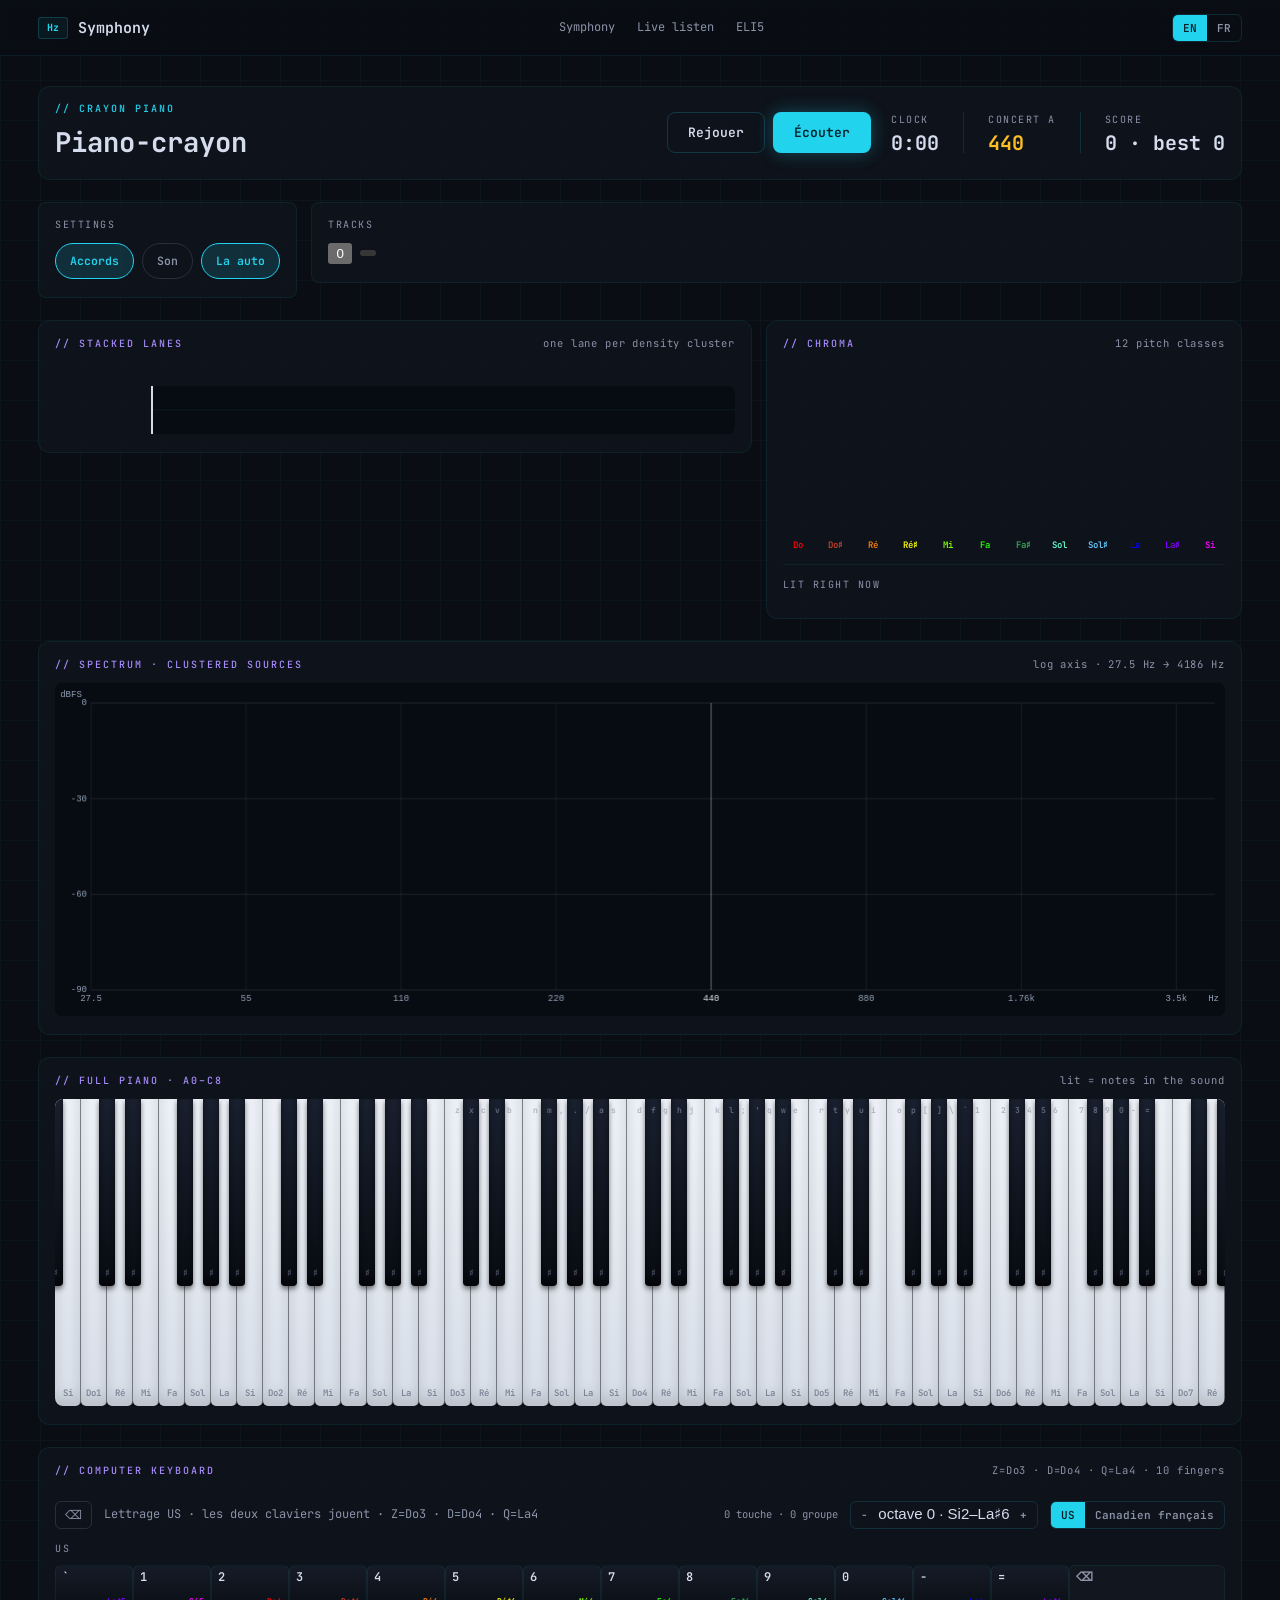
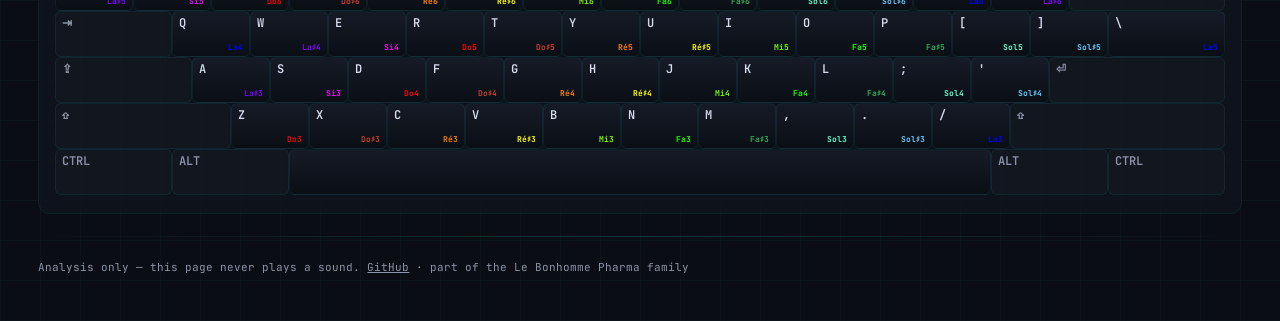
==== commit 2995fd44: "fix(keyboard): map on physical code, label per layout, add an octave Two complaints, two different c" ====
--- a/docs/piano/index.html
+++ b/docs/piano/index.html
@@ -380,9 +380,14 @@
       </div>
       <div class="type-head">
         <button type="button" id="typeClear" class="type-clear" aria-label="Effacer">⌫</button>
-        <pre id="typeOut" class="type-out" data-hint="US · Z=Do3 · D=Do4 · Q=La4" aria-live="polite"></pre>
+        <pre id="typeOut" class="type-out" data-hint="Lettrage US · les deux claviers jouent · Z=Do3 · D=Do4 · Q=La4" aria-live="polite"></pre>
         <p id="kbMeta" class="kb-meta" aria-live="polite">0 touche · 0 groupe</p>
-        <div class="kb-picker" id="kbLayout" role="radiogroup" aria-label="Disposition">
+        <div class="kb-picker" id="kbOctave" role="group" aria-label="Octave">
+          <button type="button" data-oct="-1" aria-label="Octave -1" title="↓">−</button>
+          <span class="kb-oct-now" id="kbOctNow" aria-live="polite">octave 0 · Si2–La♯6</span>
+          <button type="button" data-oct="1" aria-label="Octave +1" title="↑">+</button>
+        </div>
+        <div class="kb-picker" id="kbLayout" role="radiogroup" aria-label="Lettrage">
           <button type="button" data-layout="us" aria-pressed="true">US</button>
           <button type="button" data-layout="csa" aria-pressed="false">Canadien français</button>
         </div>
@@ -1244,9 +1249,17 @@
     });
   }
 
-  function keyLabel(key) {
+  /* True until the reader picks a layout by hand. The browser reports the
+     active OS input source, which is not the same thing as the legends
+     printed on the board in front of you — plug a CSA keyboard into a machine
+     set to U.S. and every cap lies. Clicking the picker says so, and an
+     explicit choice has to win over the inference. */
+  let liveLettering = true;
+
+  function keyLabel(key, layout) {
     if (key.kind === "space") return "";
     if (key.kind !== "char") return key.base;
+    if (liveLettering) return DUAL.glyphForCode(key.code || key.kid, layout);
     return key.base;
   }
 
@@ -1274,7 +1287,7 @@
       el.style.height = (key.h / 5 * 100) + "%";
       el.style.zIndex = key.h > 1 ? "0" : "1";
       const main = document.createElement("span");
-      main.textContent = keyLabel(key) || (key.kind === "space" ? "" : key.base);
+      main.textContent = keyLabel(key, layout) || (key.kind === "space" ? "" : key.base);
       el.appendChild(main);
       const midi = DUAL.midiForKid(key.kid);
       if (midi != null) {
@@ -1303,6 +1316,54 @@
     return wrap;
   }
 
+  /* ── Octave ───────────────────────────────────────────────────────────
+     47 keys cannot cover 88 notes, so the board has to be able to move. The
+     bound codes are all letters, digits and punctuation, so the arrows are
+     free — nothing that plays a note is shadowed. */
+  const OCTAVE_KEYS = { ArrowDown: -1, ArrowUp: 1 };
+
+  function octaveRangeLabel() {
+    let lo = null, hi = null;
+    DUAL.allCodes().forEach(function (c) {
+      const m = DUAL.midiForKid(c);
+      if (m == null) return;
+      if (lo == null || m < lo) lo = m;
+      if (hi == null || m > hi) hi = m;
+    });
+    return lo == null ? "" : DUAL.noteLabelFr(lo) + "–" + DUAL.noteLabelFr(hi);
+  }
+
+  function renderOctave() {
+    const el = document.getElementById("kbOctNow");
+    const o = DUAL.getOctave();
+    if (el) el.textContent = "octave " + (o > 0 ? "+" : "") + o + " · " + octaveRangeLabel();
+    const box = document.getElementById("kbOctave");
+    if (box) {
+      const down = box.querySelector('[data-oct="-1"]');
+      const up = box.querySelector('[data-oct="1"]');
+      if (down) down.disabled = o <= DUAL.OCTAVE_MIN;
+      if (up) up.disabled = o >= DUAL.OCTAVE_MAX;
+    }
+    if ($dualBoards) $dualBoards.dataset.octave = String(o);
+  }
+
+  function shiftOctave(d) {
+    const before = DUAL.getOctave();
+    if (DUAL.nudgeOctave(d) === before) return;
+    releaseTypedHolds();
+    rebuildBoard();
+    syncPianoBinds();
+    syncLayoutPicker();
+    renderOctave();
+  }
+
+  function hasStoredLayout() {
+    try {
+      const saved = localStorage.getItem("crayon-kb-layout");
+      return saved === "csa" || saved === "us";
+    } catch (e) { return false; }
+  }
+
   function readStoredLayout() {
     try {
       const saved = localStorage.getItem("crayon-kb-layout");
@@ -1315,10 +1376,15 @@
     return DUAL.LAYOUTS[activeBoard] || DUAL.US;
   }
 
+  /* Names the lettering, not the input: both boards are always live. Reads
+     the notes off the current octave so the hint cannot go stale. */
   function layoutHint(id) {
-    return id === "csa"
-      ? "Canadien français · Z=Do3 · D=Do4 · Q=La4"
-      : "US · Z=Do3 · D=Do4 · Q=La4";
+    const z = DUAL.midiForKid("KeyZ");
+    const d = DUAL.midiForKid("KeyD");
+    const q = DUAL.midiForKid("KeyQ");
+    const note = function (m) { return m == null ? "—" : DUAL.noteLabelFr(m); };
+    return (id === "csa" ? "Lettrage canadien français" : "Lettrage US") +
+      " · les deux claviers jouent · Z=" + note(z) + " · D=" + note(d) + " · Q=" + note(q);
   }
 
   function syncLayoutPicker() {
@@ -1339,7 +1405,21 @@
     $dualBoards.appendChild(buildOneBoard(selectedLayout()));
   }
 
-  function setLayout(id) {
+  /* Repaint the glyph text on the caps that already exist. Never rebuilds:
+     a rebuild inside a keydown throws away the elements the held state points
+     at, which leaves the note stuck on. */
+  function relabelBoard() {
+    const layout = selectedLayout();
+    keyEls.forEach(function (el) {
+      const key = DUAL.keyById(layout, el.dataset.kid) || DUAL.keyByCodeAny(el.dataset.kid);
+      if (!key) return;
+      const main = el.firstChild;
+      if (main) main.textContent = keyLabel(key, layout) || (key.kind === "space" ? "" : key.base);
+    });
+  }
+
+  function setLayout(id, manual) {
+    if (manual) liveLettering = false;
     const next = id === "csa" ? "csa" : "us";
     if (next !== activeBoard) {
       releaseTypedHolds();
@@ -1367,9 +1447,26 @@
       $kbLayout.addEventListener("click", function (ev) {
         const btn = ev.target.closest("[data-layout]");
         if (!btn) return;
-        setLayout(btn.dataset.layout);
+        setLayout(btn.dataset.layout, true);
       });
     }
+    const $kbOctave = document.getElementById("kbOctave");
+    if ($kbOctave) {
+      $kbOctave.addEventListener("click", function (ev) {
+        const btn = ev.target.closest("[data-oct]");
+        if (btn) shiftOctave(Number(btn.dataset.oct));
+      });
+    }
+    renderOctave();
+    /* Ask Chromium what this keyboard actually prints and adopt it. On Safari
+       and Firefox this resolves unsupported and the per-keydown glyph
+       correction in onHwKeyDown carries the labelling instead. Either way
+       nothing here changes which key plays which note. */
+    DUAL.loadLayoutMap().then(function () {
+      const want = DUAL.detectLayoutId();
+      if (want && want !== activeBoard && !hasStoredLayout()) setLayout(want);
+      else { relabelBoard(); syncPianoBinds(); }
+    });
     if ($typeClear) {
       $typeClear.addEventListener("click", function () {
         typeState.text = "";
@@ -1588,13 +1685,17 @@
       const bind = el.querySelector(".bind");
       if (!bind) return;
       const kid = DUAL.kidForMidi(midi);
-      if (!kid || (kid === "IntlBackslash" && layout.id !== "csa")) {
+      // IntlBackslash exists on ISO boards only, so only hint it when the CSA
+      // board is on screen or the browser has said the key is really there.
+      const isoHidden = kid === "IntlBackslash" &&
+        layout.id !== "csa" && DUAL.detectLayoutId() !== "csa";
+      if (!kid || isoHidden) {
         bind.textContent = "";
         el.classList.remove("bound");
         return;
       }
-      const key = DUAL.keyById(layout, kid);
-      bind.textContent = key && key.kind === "char" ? key.base : "";
+      const key = DUAL.keyById(layout, kid) || DUAL.keyByCodeAny(kid);
+      bind.textContent = key && key.kind === "char" ? keyLabel(key, layout) : "";
       el.classList.toggle("bound", !!bind.textContent);
     });
   }
@@ -1627,16 +1728,38 @@
     renderKbMeta();
   }
 
+  /* Which board a physical `code` belongs to for bookkeeping. Input itself
+     never consults the painted board — see resolveHw. */
+  function boardForCode(layout, code) {
+    if (DUAL.keyByCode(layout, code)) return layout.id;
+    return DUAL.keyByCode(DUAL.CSA, code) ? "csa" : "us";
+  }
+
+  /* Resolve on the physical key position against the union of the layouts, so
+     a Canadian-French board and a US board are both live at the same time.
+     The picker chooses lettering; it must not choose which keys work. */
+  function resolveHw(layout, code) {
+    return DUAL.keyByCode(layout, code) || DUAL.keyByCodeAny(code);
+  }
+
   function onHwKeyDown(ev) {
     if (ev.repeat) return;
     if (ev.metaKey) return;
     const isCtrlKey = ev.code === "ControlLeft" || ev.code === "ControlRight";
     if (ev.ctrlKey && !ev.altKey && !isCtrlKey) return;
+    if (OCTAVE_KEYS[ev.code] != null) {
+      ev.preventDefault();
+      shiftOctave(OCTAVE_KEYS[ev.code]);
+      return;
+    }
     const layout = DUAL.LAYOUTS[activeBoard] || DUAL.US;
-    const key = DUAL.keyByCode(layout, ev.code);
+    // Learn the real glyph for this key from the browser. Labelling only, and
+    // in place — see relabelBoard.
+    if (liveLettering && DUAL.observeGlyph(ev)) { relabelBoard(); syncPianoBinds(); }
+    const key = resolveHw(layout, ev.code);
     if (!key) return;
     ev.preventDefault();
-    const held = { board: layout.id, kid: key.kid };
+    const held = { board: boardForCode(layout, ev.code), kid: key.kid };
     const already = keyStillHeld(held);
     if (!fingerGate.down("hw-" + ev.code, held)) return;
     if (!already) applyTyped(layout.id, key.kid);
@@ -1648,8 +1771,8 @@
 
   function onHwKeyUp(ev) {
     const layout = DUAL.LAYOUTS[activeBoard] || DUAL.US;
-    const key = DUAL.keyByCode(layout, ev.code);
-    const held = key ? { board: layout.id, kid: key.kid } : null;
+    const key = resolveHw(layout, ev.code);
+    const held = key ? { board: boardForCode(layout, ev.code), kid: key.kid } : null;
     if (key) releaseTyped(layout.id, key.kid);
     fingerGate.up("hw-" + ev.code);
     if (held && !keyStillHeld(held)) {
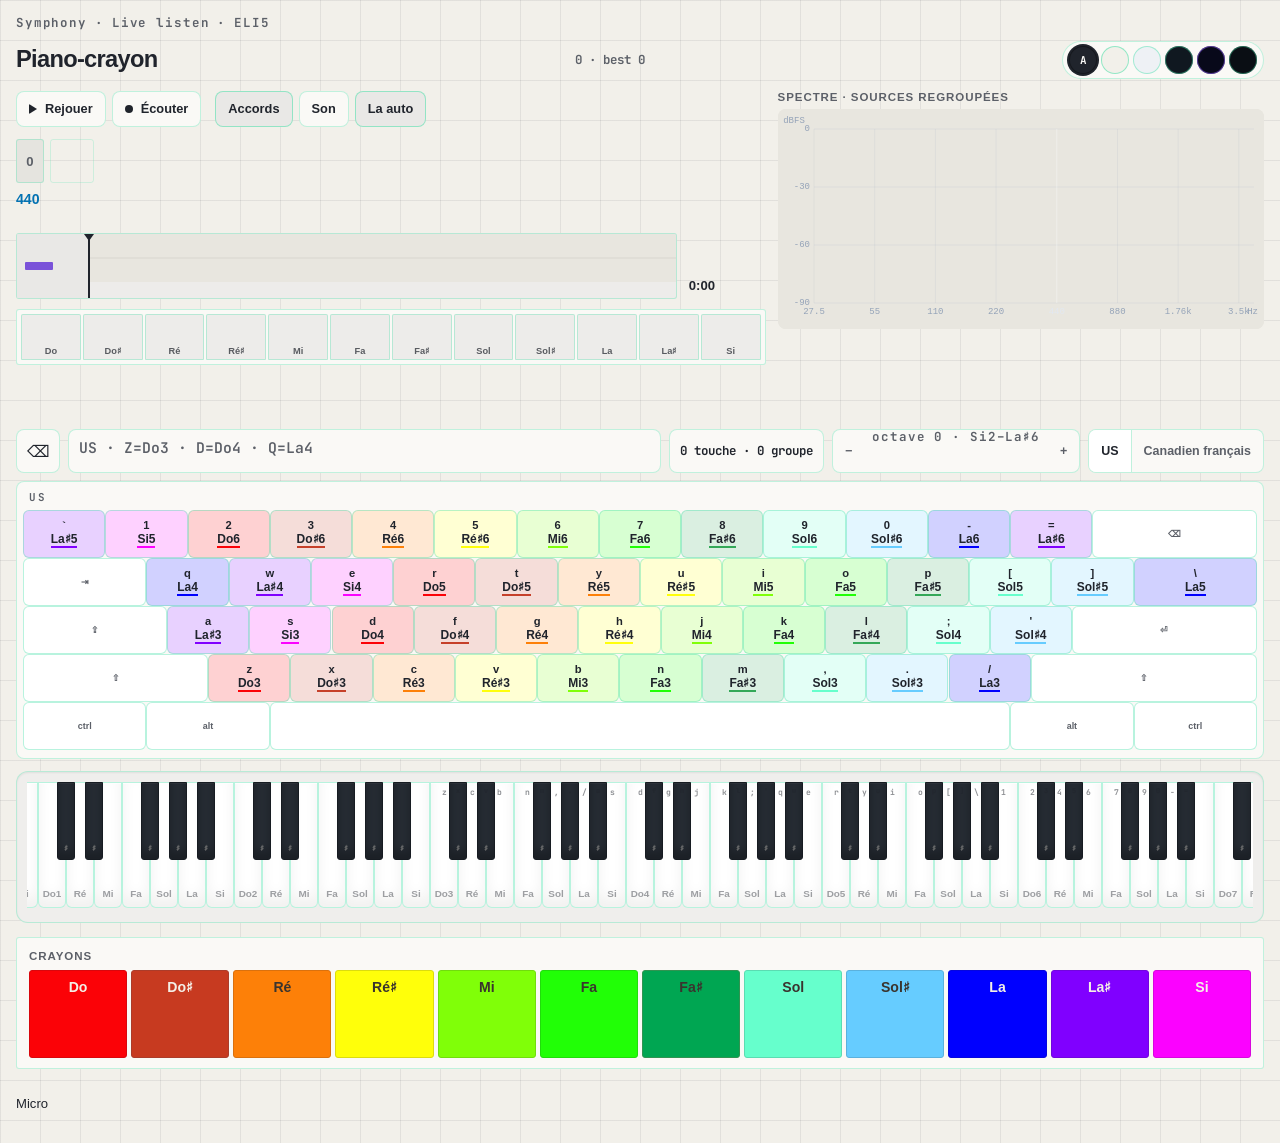
==== commit d15cedcb: "feat(piano): FlexAID∆S v2 palette, mechanised 12px floor, staging guard Brings /SymphonyInstrumentAn" ====
--- a/docs/piano/index.html
+++ b/docs/piano/index.html
@@ -1,411 +1,1458 @@
 <!DOCTYPE html>
-<html lang="fr" data-theme="dark" data-scheme="dark">
+<html lang="fr" data-theme="stealth" data-scheme="dark">
 <head>
   <meta charset="utf-8">
+  <style>html,body{background:#0a0e14;color-scheme:dark}
+    .pages-crumb {
+      display: flex;
+      flex-wrap: wrap;
+      gap: 8px;
+      margin: 0 0 10px;
+      font-family: var(--font-mono);
+      font-size: 0.78rem;
+      font-weight: 650;
+      letter-spacing: var(--tracking-label);
+      color: var(--muted);
+    }
+    .pages-crumb a {
+      color: var(--muted);
+      text-decoration: none;
+      border-radius: var(--r-xs);
+      transition: color var(--dt) var(--ease);
+    }
+    .pages-crumb a:hover,
+    .pages-crumb a:focus-visible { color: var(--mint); }
+  </style>
+  <script>
+  (function () {
+    try {
+      var t = localStorage.getItem("crayon-theme");
+      var mode = localStorage.getItem("crayon-theme-mode");
+      var ok = { day: 1, light: 1, dark: 1, night: 1, stealth: 1 };
+      if (mode !== "manual" || !t || !ok[t]) {
+        var h = new Date().getHours();
+        var light = window.matchMedia && matchMedia("(prefers-color-scheme: light)").matches;
+        if (h >= 21 || h < 6) t = light ? "night" : "stealth";
+        else if (h >= 17) t = light ? "light" : "night";
+        else t = light ? "day" : "light";
+      }
+      var light = t === "day" || t === "light";
+      var bg = { day: "#f2f0ea", light: "#eef1f5", dark: "#101820", night: "#08091a", stealth: "#0a0e14" }[t];
+      document.documentElement.setAttribute("data-theme", t);
+      document.documentElement.setAttribute("data-scheme", light ? "light" : "dark");
+      document.documentElement.style.colorScheme = light ? "light" : "dark";
+      document.documentElement.style.background = bg;
+      document.documentElement.style.backgroundColor = bg;
+    } catch (e) {}
+  })();
+  </script>
   <meta name="viewport" content="width=device-width, initial-scale=1, viewport-fit=cover">
-  <title data-i18n-title="pianoTitleTag">Piano-crayon — Symphony Instrument Analysis</title>
-  <meta name="description" content="Piano-crayon : écoute live silencieuse, pistes regroupées par densité, 88 touches et clavier US ou canadien français.">
   <meta name="theme-color" content="#0a0e14">
+  <meta name="color-scheme" content="dark">
+  <meta name="apple-mobile-web-app-capable" content="yes">
+  <meta name="mobile-web-app-capable" content="yes">
+  <meta name="apple-mobile-web-app-status-bar-style" content="black">
+  <meta name="apple-mobile-web-app-title" content="Piano-crayon">
+  <title>Piano-crayon</title>
   <link rel="preconnect" href="https://fonts.googleapis.com">
   <link rel="preconnect" href="https://fonts.gstatic.com" crossorigin>
   <link href="https://fonts.googleapis.com/css2?family=JetBrains+Mono:wght@400;500;600;700&display=swap" rel="stylesheet">
-  <link rel="stylesheet" href="../flexaid.css">
-  <script src="../theme.js"></script>
   <style>
-    /* Values the drawing code reads back out of CSS. */
+    /* ══════════════════════════════════════════════════════════════════
+       FlexAID∆S palette · v2 · canonical.
+       Seven crayon-box keys, one thermodynamic quantity each, never
+       reassigned.  Chrome rules: no yellow, no cyan, no salmon;
+       coloured glow, never drop shadow; 40px grid; SF Pro Display body,
+       JetBrains Mono structural.
+
+       The twelve PITCH crayons (const CRAYONS, further down) are NOT
+       chrome.  They are the instrument's safety encoding — D#/Lemon is
+       hue 60.0°, pure yellow, and the highest-contrast colour in the
+       set at 13.31:1 on --key-white.  A blanket no-yellow sweep would
+       destroy the encoding, so the exclusion is declared as a machine-
+       checked allow-list in piano/palette_allowlist.json and enforced
+       by scripts/check_palette.py in CI — not as a comment someone can
+       forget.
+       ══════════════════════════════════════════════════════════════════ */
     :root {
-      --wave-bed: #070b12;
-      --wave-grid: rgba(34, 211, 238, 0.08);
-      --replay: #22d3ee;
-      --replay-on: #fbbf24;
+      /* The seven keys. One quantity each. Never reassigned. */
+      --mint:       #45E0A8;  /* ΔH · enthalpy · brand primary        */
+      --violet:     #8B5CF6;  /* ΔS · configurational entropy         */
+      --tangerine:  #FF9300;  /* ΔG · free energy · stats             */
+      --cherry:     #F5232B;  /* T  · temperature — 12px and up ONLY  */
+      --aqua:       #00A2FF;  /* ΔS_vib · vibrational · tENCoM        */
+      --strawberry: #FF2F92;  /* receptor · pocket · eyebrows         */
+      --magnesium:  #FFFFFF;  /* baseline · apo · reference           */
+
+      /* The one non-crayon functional colour: a scored hit.
+         Matches docs/flexaid.css --hit-ring for the sibling routes. */
+      --hit-ring: #b6ff55;
+
+      /* Structure — 40px grid, canonical radius ladder. */
+      --grid-step: 40px;
+      --r-xs: 3px;
+      --r-sm: 6px;
+      --r-md: 8px;
+      --r-lg: 12px;
+      --r-pill: 9999px;
+
+      /* Type. SF Pro Display is not redistributable with a public page,
+         so the brand body face falls back to the system stack — the same
+         call docs/flexaid.css makes for the other three Symphony routes.
+         JetBrains Mono is served as a webfont, so structural type is
+         delivered rather than assumed. */
+      --font-body: "SF Pro Display", -apple-system, BlinkMacSystemFont, "Segoe UI", Roboto, "Helvetica Neue", sans-serif;
+      --font-mono: "JetBrains Mono", ui-monospace, SFMono-Regular, Menlo, Consolas, monospace;
+      --tracking-label: 0.15em;
+
+      /* Cherry's legibility floor, as a token so it is one edit. */
+      --cherry-min-size: 12px;
+    }
+    :root,
+    html[data-theme="stealth"] {
+      --bg: #0a0e14;
       --ink: #d4dced;
       --muted: #8a93a8;
-    }
-
-    .transport { display: flex; align-items: center; gap: clamp(10px, 1.6vw, 20px); flex-wrap: wrap; padding: 14px 16px; }
-    .transport .title { margin-right: auto; display: flex; flex-direction: column; gap: 4px; }
-    .transport h1 { font-weight: 700; font-size: clamp(1.15rem, 2.4vw, 1.7rem); color: var(--fg); }
-    .transport .readouts { display: flex; align-items: flex-end; gap: clamp(14px, 2vw, 24px); }
-    .transport .readouts > div + div { padding-left: clamp(14px, 2vw, 24px); border-left: 1px solid var(--teal-15); }
-    .transport .readouts .stat-num { font-size: 1.25rem; margin-top: 5px; }
-
-    /* Transport buttons: gold while listening, teal when idle. No pulse ring. */
-    .act {
-      appearance: none; cursor: pointer;
-      border: 1px solid transparent; border-radius: var(--r-md);
-      font-family: var(--font-mono); font-size: 13px; font-weight: 600;
-      padding: 11px 20px; white-space: nowrap;
-      background: var(--teal); color: var(--on-teal); box-shadow: var(--glow-teal);
-      transition: transform var(--t-fast) var(--ease-out), background var(--t-fast) var(--ease-out), box-shadow var(--t-fast) var(--ease-out);
-    }
-    .act:hover { transform: translateY(-1px); background: #3fdcf2; }
-    .act:active { transform: translateY(0); }
-    .act.ghost { background: transparent; color: var(--fg); border-color: var(--teal-20); box-shadow: none; }
-    .act.ghost:hover { border-color: var(--teal); color: var(--teal); background: transparent; }
-    .act.on { background: var(--gold); color: var(--on-gold); box-shadow: 0 0 18px rgba(251, 191, 36, 0.3); }
-    .act.on:hover { background: #fcca4a; }
-    .act .glyph { display: none; }
-
-    /* Option pills. FR labels only, per piano/ui_contract.json. */
-    .toggles { display: flex; align-items: center; gap: 8px; flex-wrap: wrap; }
-    .tog { position: relative; display: inline-flex; }
-    .tog input { position: absolute; opacity: 0; width: 0; height: 0; }
+      --paper: #101820;
+      --paper-ink: #d4dced;
+      --hairline: color-mix(in srgb, var(--mint) 12%, transparent);
+      --hairline-strong: color-mix(in srgb, var(--mint) 22%, transparent);
+      --key-white: #1b2430;
+      --key-white-edge: color-mix(in srgb, var(--mint) 16%, transparent);
+      --key-black: #0c1219;
+      --key-black-edge: #070b12;
+      --live: var(--mint);
+      --stop: var(--cherry);
+      --replay: var(--violet);
+      --replay-on: var(--aqua);
+      --tap: color-mix(in srgb, var(--mint) 18%, transparent);
+      --ease: cubic-bezier(0.22, 1, 0.36, 1);
+      --dt: 150ms;
+      --glow: 8%;
+      --wave-bed: #070b12;
+      --wave-grid: color-mix(in srgb, var(--mint) 6%, transparent);
+      --btn-face: #101820;
+      --safe-t: env(safe-area-inset-top, 0px);
+      --safe-r: env(safe-area-inset-right, 0px);
+      --safe-b: env(safe-area-inset-bottom, 0px);
+      --safe-l: env(safe-area-inset-left, 0px);
+    }
+    /* Light scenes derive the keys toward the ink anchor rather than
+       substituting different hues, so "one colour per quantity, never
+       reassigned" still holds at the token layer. Each derivation is the
+       largest mix that still clears 4.5:1 on both light surfaces —
+       measured, not eyeballed. */
+    html[data-theme="day"] {
+      --bg: #f2f0ea;
+      --ink: #20242c;
+      --muted: #5c6068;
+      --paper: #faf9f6;
+      --paper-ink: #20242c;
+      --hairline: color-mix(in srgb, var(--mint) 32%, transparent);
+      --hairline-strong: color-mix(in srgb, var(--mint) 52%, transparent);
+      --key-white: #ffffff;
+      --key-white-edge: color-mix(in srgb, var(--mint) 38%, transparent);
+      --key-black: #262c34;
+      --key-black-edge: #171c22;
+      --live: color-mix(in srgb, var(--mint) 51%, #0b1016);        /* 4.55:1 */
+      --stop: color-mix(in srgb, var(--cherry) 86%, #0b1016);      /* 4.57:1 */
+      --replay: color-mix(in srgb, var(--violet) 87%, #0b1016);    /* 4.57:1 */
+      --replay-on: color-mix(in srgb, var(--aqua) 67%, #0b1016);   /* 4.54:1 */
+      --tap: color-mix(in srgb, var(--ink) 14%, transparent);
+      --glow: 32%;
+      --wave-bed: #e8e6df;
+      --wave-grid: color-mix(in srgb, var(--ink) 8%, transparent);
+      --btn-face: #faf9f6;
+    }
+    html[data-theme="light"] {
+      --bg: #eef1f5;
+      --ink: #1a2028;
+      --muted: #5c6672;
+      --paper: #ffffff;
+      --paper-ink: #1a2028;
+      --hairline: color-mix(in srgb, var(--mint) 32%, transparent);
+      --hairline-strong: color-mix(in srgb, var(--mint) 52%, transparent);
+      --key-white: #f7f8fa;
+      --key-white-edge: color-mix(in srgb, var(--mint) 38%, transparent);
+      --key-black: #232a34;
+      --key-black-edge: #161c24;
+      --live: color-mix(in srgb, var(--mint) 51%, #0b1016);        /* 4.58:1 */
+      --stop: color-mix(in srgb, var(--cherry) 86%, #0b1016);      /* 4.59:1 */
+      --replay: color-mix(in srgb, var(--violet) 87%, #0b1016);    /* 4.59:1 */
+      --replay-on: color-mix(in srgb, var(--aqua) 67%, #0b1016);   /* 4.57:1 */
+      --tap: color-mix(in srgb, var(--ink) 12%, transparent);
+      --glow: 28%;
+      --wave-bed: #e4e9f0;
+      --wave-grid: color-mix(in srgb, var(--ink) 8%, transparent);
+      --btn-face: #ffffff;
+    }
+    html[data-theme="dark"] {
+      --bg: #101820;
+      --ink: #d4dced;
+      --muted: #8a93a8;
+      --paper: #16202b;
+      --paper-ink: #d4dced;
+      --hairline: color-mix(in srgb, var(--mint) 14%, transparent);
+      --hairline-strong: color-mix(in srgb, var(--mint) 26%, transparent);
+      --key-white: #223040;
+      --key-white-edge: color-mix(in srgb, var(--mint) 18%, transparent);
+      --key-black: #0d141c;
+      --key-black-edge: #080d13;
+      --live: var(--mint);
+      --stop: var(--cherry);
+      --replay: var(--violet);
+      --replay-on: var(--aqua);
+      --tap: color-mix(in srgb, var(--mint) 16%, transparent);
+      --glow: 34%;
+      --wave-bed: #0b1219;
+      --wave-grid: color-mix(in srgb, var(--mint) 8%, transparent);
+      --btn-face: #16202b;
+    }
+    /* #08091A is the background the v2 artifact's contrast column is
+       computed against; night is where it lives on this page. */
+    html[data-theme="night"] {
+      --bg: #08091a;
+      --ink: #c8d0e4;
+      --muted: #7a849c;
+      --paper: #0f1226;
+      --paper-ink: #c8d0e4;
+      --hairline: color-mix(in srgb, var(--violet) 20%, transparent);
+      --hairline-strong: color-mix(in srgb, var(--violet) 34%, transparent);
+      --key-white: #1c2138;
+      --key-white-edge: color-mix(in srgb, var(--violet) 24%, transparent);
+      --key-black: #0a0c1c;
+      --key-black-edge: #060713;
+      --live: var(--mint);
+      --stop: var(--cherry);
+      --replay: var(--violet);
+      --replay-on: var(--aqua);
+      --tap: color-mix(in srgb, var(--violet) 18%, transparent);
+      --glow: 38%;
+      --wave-bed: #070818;
+      --wave-grid: color-mix(in srgb, var(--violet) 10%, transparent);
+      --btn-face: #0f1226;
+    }
+    * { box-sizing: border-box; }
+    html, body {
+      margin: 0;
+      min-height: 100%;
+      min-height: 100dvh;
+      overscroll-behavior: none;
+    }
+    html { -webkit-text-size-adjust: 100%; background: var(--bg); color-scheme: dark; }
+    html[data-scheme="light"] { background: var(--bg); color-scheme: light; }
+    body {
+      font-family: var(--font-body);
+      font-optical-sizing: auto;
+      background-color: var(--bg);
+      /* 40px grid, --grid-step unchanged. Coloured glow, never drop shadow. */
+      background-image:
+        linear-gradient(var(--wave-grid) 1px, transparent 1px),
+        linear-gradient(90deg, var(--wave-grid) 1px, transparent 1px);
+      background-size: var(--grid-step) var(--grid-step);
+      color: var(--ink);
+      transition: background-color var(--dt) var(--ease), color var(--dt) var(--ease);
+      padding:
+        max(14px, var(--safe-t))
+        max(16px, var(--safe-r))
+        max(18px, var(--safe-b))
+        max(16px, var(--safe-l));
+    }
+    .top {
+      display: flex;
+      align-items: center;
+      justify-content: space-between;
+      gap: 12px;
+      margin-bottom: 12px;
+      flex-wrap: wrap;
+    }
+    .scenes {
+      display: inline-flex;
+      align-items: center;
+      gap: 4px;
+      padding: 4px 6px;
+      border-radius: var(--r-pill);
+      background: var(--paper);
+      border: 1px solid var(--hairline);
+    }
+    .scene {
+      width: 28px;
+      height: 28px;
+      min-width: 28px;
+      min-height: 28px;
+      padding: 0;
+      border: 0;
+      border-radius: var(--r-pill);
+      cursor: pointer;
+      box-shadow: inset 0 0 0 1px color-mix(in srgb, var(--bg) 60%, transparent);
+      background: var(--swatch);
+    }
+    .scene[data-theme-set="day"] { --swatch: #f2f0ea; box-shadow: inset 0 0 0 1px color-mix(in srgb, var(--mint) 55%, transparent); }
+    .scene[data-theme-set="light"] { --swatch: #eef1f5; box-shadow: inset 0 0 0 1px color-mix(in srgb, var(--mint) 45%, transparent); }
+    .scene[data-theme-set="dark"] { --swatch: #101820; box-shadow: inset 0 0 0 1px color-mix(in srgb, var(--mint) 45%, transparent); }
+    .scene[data-theme-set="night"] { --swatch: #08091a; box-shadow: inset 0 0 0 1px color-mix(in srgb, var(--violet) 55%, transparent); }
+    .scene[data-theme-set="stealth"] { --swatch: #0a0e14; box-shadow: inset 0 0 0 1px color-mix(in srgb, var(--mint) 40%, transparent); }
+    .scene-auto {
+      font: 700 0.68rem/1 var(--font-mono);
+      color: var(--ink);
+      background: var(--paper);
+      display: grid;
+      place-items: center;
+      box-shadow: inset 0 0 0 1px var(--hairline);
+    }
+    .scene-auto[aria-pressed="true"] {
+      background: var(--ink);
+      color: var(--paper);
+    }
+    .scene[aria-pressed="true"] {
+      box-shadow: 0 0 0 2px var(--ink), inset 0 0 0 1px rgba(0,0,0,0.35);
+    }
+    .scene:focus-visible {
+      outline: 1px solid var(--replay-on);
+      outline-offset: 2px;
+    }
+    h1 {
+      margin: 0 0 2px;
+      font-size: clamp(1.12rem, 2.2vw, 1.48rem);
+      font-weight: 650;
+      letter-spacing: -0.03em;
+    }
+    .work {
+      display: grid;
+      grid-template-columns: minmax(0, 1fr) minmax(280px, 38vw);
+      gap: 12px;
+      align-items: start;
+      margin-bottom: 12px;
+    }
+    .spec-panel h3 {
+      margin: 0 0 6px;
+      font-size: 0.72rem;
+      font-weight: 650;
+      letter-spacing: 0.08em;
+      text-transform: uppercase;
+      color: var(--muted);
+    }
+    #spec {
+      width: 100%;
+      height: 220px;
+      display: block;
+      border-radius: var(--r-md);
+      background: var(--wave-bed);
+    }
+    @media (max-width: 820px) {
+      .work { grid-template-columns: 1fr; }
+    }
+    button, input, select {
+      font: inherit;
+      font-size: 1rem;
+    }
+    .row {
+      display: flex;
+      flex-wrap: wrap;
+      gap: 8px 14px;
+      align-items: center;
+      margin-bottom: 12px;
+    }
+    .transport,
+    .toggles {
+      display: flex;
+      flex-wrap: wrap;
+      gap: 6px;
+      align-items: center;
+    }
+    .act,
+    .tog {
+      display: inline-flex;
+      align-items: center;
+      gap: 8px;
+      height: 36px;
+      min-height: 36px;
+      padding: 0 12px;
+      border: 1px solid var(--hairline);
+      border-radius: var(--r-md);
+      background: var(--paper);
+      color: var(--ink);
+      font: 650 0.8rem/1 var(--font-body);
+      cursor: pointer;
+      user-select: none;
+      touch-action: manipulation;
+      -webkit-tap-highlight-color: var(--tap);
+      position: relative;
+    }
+    .act .lab,
     .tog .lab {
-      display: inline-flex; align-items: center;
-      border-radius: var(--r-pill); padding: 8px 14px;
-      font-family: var(--font-mono); font-size: 11.5px; font-weight: 600;
-      background: transparent; border: 1px solid rgba(138, 147, 168, 0.22); color: var(--fg-muted);
+      white-space: nowrap;
+    }
+    .act:focus-visible,
+    .tog:focus-within {
+      outline: 1px solid var(--ink);
+      outline-offset: 2px;
+    }
+    .act.playing,
+    .act.live,
+    .tog:has(input:checked) {
+      background: color-mix(in srgb, var(--ink) 12%, var(--paper));
+      border-color: var(--hairline-strong);
+    }
+    .act.loading { opacity: 0.7; }
+    .act .glyph {
+      flex: 0 0 auto;
+      width: 8px;
+      height: 8px;
+      background: currentColor;
+      border-radius: 1px;
+    }
+    .act .glyph.play {
+      width: 0;
+      height: 0;
+      background: none;
+      border-style: solid;
+      border-width: 5px 0 5px 8px;
+      border-color: transparent transparent transparent currentColor;
+    }
+    .act.playing .glyph.play,
+    .act.live .glyph.listen {
+      width: 8px;
+      height: 8px;
+      border: 0;
+      border-radius: 1px;
+      background: currentColor;
+    }
+    .act .glyph.listen {
+      width: 8px;
+      height: 8px;
+      border-radius: 50%;
+      background: currentColor;
+    }
+    .tog input {
+      position: absolute;
+      opacity: 0;
+      width: 1px;
+      height: 1px;
+      pointer-events: none;
+    }
+    .scrub {
+      display: grid;
+      grid-template-columns: minmax(0, 1fr) auto;
+      gap: 8px 12px;
+      align-items: end;
+      margin: 0 0 10px;
+    }
+    .arrange {
+      min-width: 0;
+      outline: none;
+      touch-action: none;
+    }
+    .arrange-ruler {
+      height: 18px;
+      position: relative;
+      color: var(--muted);
+      font-size: 0.62rem;
+      font-variant-numeric: tabular-nums;
+      font-feature-settings: "tnum" 1;
+    }
+    .arrange-ruler span {
+      position: absolute;
+      top: 0;
+      transform: translateX(-50%);
+    }
+    .arrange-ruler span:first-child { transform: none; }
+    .arrange-stack {
+      display: grid;
+      grid-template-columns: 72px minmax(0, 1fr);
+      min-height: 64px;
+      max-height: 280px;
+      border: 1px solid var(--hairline);
+      border-radius: var(--r-xs);
+      overflow: hidden;
+      background: var(--wave-bed);
+    }
+    .arrange-heads {
+      display: flex;
+      flex-direction: column;
+      background: var(--paper);
+      border-right: 1px solid var(--hairline);
+      overflow: auto;
+    }
+    .arrange-head {
+      flex: 1 1 0;
+      min-height: 28px;
+      display: flex;
+      align-items: center;
+      gap: 6px;
+      padding: 4px 8px;
+      border-bottom: 1px solid var(--hairline);
       cursor: pointer;
-      transition: background var(--t-fast) var(--ease-out), border-color var(--t-fast) var(--ease-out), color var(--t-fast) var(--ease-out);
-    }
-    .tog input:checked + .lab { background: var(--teal-15); border-color: var(--teal); color: var(--teal); }
-    .tog input:focus-visible + .lab { outline: 2px solid var(--teal); outline-offset: 2px; }
-
-    /* Track chips — crayon-tinted, because they encode a note. */
-    .tracks { display: flex; align-items: center; gap: 8px; flex-wrap: wrap; }
-    .tracks .count {
-      min-width: 24px; height: 22px; padding: 0 6px;
-      display: inline-flex; align-items: center; justify-content: center;
-      border: 0; border-radius: var(--r-xs); cursor: pointer;
-      background: var(--teal); color: var(--on-teal);
-      font-family: var(--font-mono); font-size: 11px; font-weight: 700;
-    }
-    .tracks .chip {
-      appearance: none; cursor: pointer;
-      border-radius: var(--r-pill); padding: 6px 11px;
-      font-family: var(--font-mono); font-size: 11px; font-weight: 600;
-      background: color-mix(in srgb, var(--crayon, var(--teal)) 14%, transparent);
-      border: 1px solid color-mix(in srgb, var(--crayon, var(--teal)) 45%, transparent);
-      color: var(--crayon, var(--teal));
-      transition: filter var(--t-fast) var(--ease-out);
-    }
-    .tracks .chip[aria-pressed="false"] { opacity: 0.42; }
-    .tracks .chip.all { background: var(--teal); border-color: var(--teal); color: var(--on-teal); }
-
-    /* Arrange lanes */
-    .arrange { position: relative; display: flex; flex-direction: column; }
-    .arrange-ruler { height: 24px; }
-    .arrange-stack { position: relative; display: flex; }
-    .arrange-heads { width: 96px; flex: 0 0 96px; }
-    .arrange-lane { position: relative; flex: 1; min-width: 0; }
-    .arrange-lane canvas { display: block; width: 100%; height: 300px; border-radius: var(--r-md); background: var(--wave-bed); }
-    .playhead { position: absolute; top: 0; bottom: 0; width: 2px; background: rgba(234, 242, 255, 0.9); pointer-events: none; }
-    .clock { font-family: var(--font-mono); font-size: 1.25rem; font-weight: 700; font-variant-numeric: tabular-nums; color: var(--fg); }
-    .tune-line { font-family: var(--font-mono); font-size: 1.25rem; font-weight: 700; font-variant-numeric: tabular-nums; color: var(--gold); }
-
-    /* Chroma — 12 pitch classes, the colour key */
-    .chroma { display: flex; align-items: flex-end; gap: clamp(3px, 0.6vw, 8px); height: 190px; }
-    .chroma .bar { flex: 1; display: flex; flex-direction: column; justify-content: flex-end; height: 100%; }
+      background: transparent;
+      color: inherit;
+      font: inherit;
+      text-align: left;
+    }
+    .arrange-head:last-child { border-bottom: 0; }
+    .arrange-head.dim { opacity: 0.38; }
+    .arrange-head[aria-pressed="true"] {
+      outline: 1px solid var(--ink);
+      outline-offset: -2px;
+    }
+    .arrange-swatch {
+      width: 28px;
+      height: 8px;
+      border-radius: 1px;
+      background: var(--crayon, var(--replay));
+      flex: 0 0 auto;
+    }
+    .arrange-head .nm {
+      font-size: 0.62rem;
+      font-weight: 650;
+      overflow: hidden;
+      text-overflow: ellipsis;
+      white-space: nowrap;
+    }
+    .arrange-lane {
+      position: relative;
+      min-height: 64px;
+      cursor: ew-resize;
+      touch-action: none;
+      contain: layout style;
+    }
+    .arrange-lane canvas {
+      display: block;
+      width: 100%;
+      height: 100%;
+      pointer-events: none;
+    }
+    .playhead {
+      position: absolute;
+      top: 0;
+      bottom: 0;
+      left: 0;
+      width: 2px;
+      margin-left: -1px;
+      background: #e8e8ee;
+      pointer-events: none;
+      transform: translate3d(0, 0, 0);
+      will-change: transform;
+    }
+    .playhead::before {
+      content: "";
+      position: absolute;
+      top: 0;
+      left: 50%;
+      width: 0;
+      height: 0;
+      transform: translateX(-50%);
+      border-left: 5px solid transparent;
+      border-right: 5px solid transparent;
+      border-top: 7px solid #e8e8ee;
+    }
+    .scrub .clock {
+      font-variant-numeric: tabular-nums;
+      font-feature-settings: "tnum" 1;
+      font-weight: 650;
+      color: var(--ink);
+      font-size: 0.82rem;
+      min-width: 4.8rem;
+      padding-bottom: 6px;
+    }
+    .tracks {
+      display: flex;
+      flex-wrap: wrap;
+      gap: 6px;
+      align-items: stretch;
+      margin: 0 0 8px;
+      min-height: 44px;
+    }
+    .track-count {
+      width: 28px;
+      min-width: 28px;
+      height: 44px;
+      display: grid;
+      place-items: center;
+      font-variant-numeric: tabular-nums;
+      font-feature-settings: "tnum" 1;
+      font-weight: 650;
+      font-size: 0.82rem;
+      color: var(--muted);
+      border: 1px solid var(--hairline);
+      border-radius: var(--r-xs);
+      background: color-mix(in srgb, var(--ink) 6%, var(--bg));
+      cursor: pointer;
+      padding: 0;
+    }
+    .track-count:focus-visible {
+      outline: 1px solid var(--replay-on);
+      outline-offset: 2px;
+    }
+    .track-btn.off {
+      opacity: 0.28;
+    }
+    .track-btn {
+      position: relative;
+      overflow: hidden;
+      font-size: 0.68rem;
+      font-weight: 650;
+      padding: 0 8px;
+      border: 1px solid var(--hairline);
+      border-radius: var(--r-xs);
+      cursor: pointer;
+      min-width: 44px;
+      min-height: 44px;
+      line-height: 1.1;
+      text-align: center;
+      color: var(--lab, var(--ink));
+      background: color-mix(in srgb, var(--crayon, var(--ink)) 12%, var(--bg));
+      opacity: 0.38;
+      touch-action: manipulation;
+      -webkit-tap-highlight-color: var(--tap);
+    }
+    .track-btn .fill {
+      position: absolute;
+      left: 0; right: 0; bottom: 0;
+      height: 100%;
+      transform: scaleY(var(--e, 0));
+      transform-origin: 50% 100%;
+      background: var(--crayon);
+      pointer-events: none;
+    }
+    .track-btn .hz {
+      position: relative;
+      z-index: 1;
+      font-variant-numeric: tabular-nums;
+      font-feature-settings: "tnum" 1;
+    }
+    .track-btn.hot {
+      opacity: 1;
+      border-color: color-mix(in srgb, var(--crayon) 55%, var(--hairline));
+      box-shadow: 0 0 8px color-mix(in srgb, var(--crayon) var(--glow), transparent);
+    }
+    .track-btn.dim {
+      opacity: 0.28;
+      min-width: 44px;
+      background: color-mix(in srgb, var(--ink) 8%, var(--bg));
+      border-color: var(--hairline);
+      cursor: default;
+    }
+    .track-btn[aria-pressed="true"] {
+      outline: 1px solid var(--ink);
+      outline-offset: 1px;
+    }
+    .track-btn:focus-visible {
+      outline: 1px solid var(--replay-on);
+      outline-offset: 2px;
+    }
+    .tune-line {
+      font-weight: 650;
+      font-size: 0.88rem;
+      font-variant-numeric: tabular-nums;
+      font-feature-settings: "tnum" 1;
+      color: #7a8a94;
+      margin: 0 0 8px;
+    }
+    .tune-line .muted { color: var(--muted); font-weight: 600; }
+    .chroma {
+      display: grid;
+      grid-template-columns: repeat(12, 1fr);
+      gap: 2px;
+      height: 56px;
+      margin: 8px 0 8px;
+      padding: 4px;
+      background: var(--paper);
+      border: 1px solid var(--hairline);
+      border-radius: var(--r-xs);
+    }
+    .chroma .bar {
+      position: relative;
+      background: color-mix(in srgb, var(--ink) 6%, var(--paper));
+      border-radius: 2px 2px 1px 1px;
+      overflow: hidden;
+      border: 1px solid var(--hairline);
+    }
     .chroma .fill {
-      width: 100%; height: 0%;
+      position: absolute;
+      left: 0; right: 0; bottom: 0;
+      height: 100%;
+      transform: scaleY(0);
+      transform-origin: 50% 100%;
+      background: var(--crayon);
+      transition: transform var(--dt) var(--ease);
+    }
+    .chroma .bar.on .fill {
+      box-shadow: 0 0 8px color-mix(in srgb, var(--crayon) var(--glow), transparent);
+    }
+    .chroma .lab {
+      position: absolute;
+      left: 0; right: 0; bottom: 3px;
+      text-align: center;
+      font-size: 0.58rem;
+      font-weight: 650;
+      color: var(--ink);
+      z-index: 1;
+      pointer-events: none;
+      opacity: 0.72;
+    }
+    .chroma .bar.on .lab { opacity: 1; color: var(--lab, var(--ink)); }
+    .chips {
+      min-height: 36px;
+      display: flex;
+      flex-wrap: wrap;
+      gap: 6px;
+      align-items: center;
+      margin-bottom: 8px;
+    }
+    .chip {
+      display: inline-flex;
+      align-items: center;
+      gap: 6px;
+      padding: 5px 9px;
       border-radius: var(--r-xs);
-      background: linear-gradient(180deg, color-mix(in srgb, var(--crayon) 95%, transparent), color-mix(in srgb, var(--crayon) 35%, transparent));
-      box-shadow: 0 0 10px color-mix(in srgb, var(--crayon) 35%, transparent);
-      transition: height 90ms linear;
-    }
-    .chroma .lab { font-family: var(--font-mono); font-size: 9px; font-weight: 600; text-align: center; color: var(--crayon); margin-top: 5px; }
-
-    /* Lit-note chips */
-    .chips { display: flex; flex-wrap: wrap; gap: 7px; padding-top: 12px; margin-top: 12px; border-top: 1px solid var(--teal-08); }
-    .chips .lit {
-      border-radius: var(--r-pill); padding: 5px 10px;
-      font-family: var(--font-mono); font-size: 11px; font-weight: 600;
-      background: color-mix(in srgb, var(--crayon) 16%, transparent);
-      border: 1px solid color-mix(in srgb, var(--crayon) 50%, transparent);
-      color: var(--crayon);
-    }
-    .hz-live { font-family: var(--font-mono); font-size: 11px; color: var(--fg-muted); }
-
-    /* 88-key keybed */
-    .board-wrap { overflow-x: auto; -webkit-overflow-scrolling: touch; border-radius: var(--r-md); }
+      font-weight: 650;
+      font-size: 0.82rem;
+      font-variant-numeric: tabular-nums;
+      border: 1px solid color-mix(in srgb, var(--ink) 16%, var(--crayon));
+      background: var(--crayon);
+      color: var(--lab, var(--ink));
+      box-shadow: 0 0 8px color-mix(in srgb, var(--crayon) var(--glow), transparent);
+    }
+    .hz-live {
+      color: var(--muted);
+      font-size: 0.82rem;
+      font-weight: 600;
+      font-variant-numeric: tabular-nums;
+      font-feature-settings: "tnum" 1;
+    }
+    .type-well {
+      margin: 0 0 12px;
+    }
+    .type-head {
+      display: grid;
+      grid-template-columns: 44px minmax(0, 1fr) auto;
+      grid-template-areas:
+        "clear out meta"
+        "oct oct oct"
+        "picker picker picker";
+      gap: 8px;
+      align-items: stretch;
+      margin-bottom: 8px;
+    }
+    @media (min-width: 760px) {
+      .type-head {
+        grid-template-columns: 44px minmax(0, 1fr) auto auto auto;
+        grid-template-areas: "clear out meta oct picker";
+      }
+    }
+    .type-clear { grid-area: clear; }
+    .type-out { grid-area: out; }
+    .kb-meta { grid-area: meta; }
+    /* Both pickers carry .kb-picker, so the octave needs its own cell or it
+       lands on top of the layout picker. */
+    .kb-picker { grid-area: picker; }
+    #kbOctave { grid-area: oct; }
+    .type-clear {
+      border: 1px solid var(--hairline);
+      border-radius: var(--r-md);
+      background: var(--paper);
+      color: var(--ink);
+      cursor: pointer;
+    }
+    .type-out {
+      margin: 0;
+      min-height: 44px;
+      max-height: 88px;
+      overflow: auto;
+      padding: 8px 10px;
+      border: 1px solid var(--hairline);
+      border-radius: var(--r-md);
+      background: var(--paper);
+      color: var(--ink);
+      font: 650 0.92rem/1.35 var(--font-mono);
+      white-space: pre-wrap;
+      word-break: break-word;
+    }
+    .type-out:empty::before {
+      content: attr(data-hint);
+      color: var(--muted);
+      font-weight: 600;
+    }
+    .kb-picker {
+      display: inline-flex;
+      align-items: stretch;
+      border: 1px solid var(--hairline);
+      border-radius: var(--r-md);
+      overflow: hidden;
+      background: var(--paper);
+      min-height: 44px;
+    }
+    .kb-picker button {
+      border: 0;
+      margin: 0;
+      padding: 8px 12px;
+      background: transparent;
+      color: var(--muted);
+      font: 650 0.78rem/1.2 var(--font-body);
+      cursor: pointer;
+      white-space: nowrap;
+    }
+    .kb-picker button + button {
+      border-left: 1px solid var(--hairline);
+    }
+    .kb-picker button[aria-pressed="true"] {
+      background: var(--key-white);
+      color: var(--ink);
+    }
+    .kb-picker button:focus-visible {
+      outline: 1px solid var(--replay-on);
+      outline-offset: -2px;
+    }
+    .dual-boards {
+      display: grid;
+      grid-template-columns: 1fr;
+      gap: 10px;
+    }
+    .kb-wrap {
+      background: var(--paper);
+      border: 1px solid var(--hairline);
+      border-radius: var(--r-md);
+      padding: 6px 6px 8px;
+      min-width: 0;
+    }
+    .kb-title {
+      font-family: var(--font-mono);
+      font-size: 0.68rem;
+      font-weight: 650;
+      letter-spacing: var(--tracking-label);
+      text-transform: uppercase;
+      color: var(--muted);
+      padding: 2px 6px 6px;
+    }
+    .kb-board {
+      position: relative;
+      --cols: 15;
+      --rows: 5;
+      --ku: clamp(26px, 5.4vw, 48px);
+      height: calc(var(--rows) * var(--ku));
+      user-select: none;
+      touch-action: none;
+    }
+    .kb-meta {
+      min-width: 7.5rem;
+      margin: 0;
+      padding: 8px 10px;
+      border: 1px solid var(--hairline);
+      border-radius: var(--r-md);
+      background: var(--paper);
+      color: var(--ink);
+      font: 650 0.78rem/1.35 var(--font-mono);
+      display: flex;
+      align-items: center;
+    }
+    /* Octave readout. Structural type, so JetBrains Mono; 0.78rem = 12.48px
+       clears the 12px floor, and it is painted --muted, never a crayon. */
+    .kb-oct-now {
+      padding: 0 8px;
+      min-width: 8.5rem;
+      text-align: center;
+      font: 650 0.78rem/1.2 var(--font-mono);
+      letter-spacing: var(--tracking-label);
+      color: var(--muted);
+      white-space: nowrap;
+    }
+    .kb-picker button[disabled] { opacity: 0.35; cursor: default; }
+    .kb-key {
+      position: absolute;
+      box-sizing: border-box;
+      display: flex;
+      flex-direction: column;
+      align-items: center;
+      justify-content: center;
+      gap: 1px;
+      border: 1px solid var(--key-white-edge);
+      border-radius: var(--r-sm);
+      background: var(--key-white);
+      color: var(--ink);
+      font-weight: 650;
+      font-size: 0.7rem;
+      line-height: 1;
+      cursor: pointer;
+      touch-action: none;
+      -webkit-tap-highlight-color: transparent;
+    }
+    .kb-key.mod {
+      font-size: 0.56rem;
+      color: var(--muted);
+    }
+    .kb-key .sub {
+      font-size: 0.5rem;
+      opacity: 0.62;
+      font-weight: 600;
+    }
+    .kb-key.mapped {
+      background: color-mix(in srgb, var(--crayon) 22%, var(--key-white));
+    }
+    /* ── Where LP's 12px floor and LP's safety ruling collide ──────────
+       This was font-size: 0.48rem (7.68px) painted var(--crayon): Do
+       rendered rgb(251,2,7) at 3.08:1 against its own tinted key, and
+       La rendered rgb(0,0,255) at 1.70:1 — the worst text on the page.
+       Resolved by separating the two channels that were being forced
+       through one 7.68px aperture: HUE stays (it is the safety
+       encoding) but moves off the glyph onto a 2px solid crayon rule
+       and the key tint, which are far larger colour samples; LUMINANCE
+       goes to Magnesium, which lifts the worst case from 1.70:1 to
+       7.29:1 and Do from 3.08:1 to 12.66:1.
+       The glyph then reaches the 12px floor wherever the key box allows
+       (--ku is clamp(26px, 5.4vw, 48px), so ≥700px viewport). No crayon
+       is painted as text at any size — scripts/check_palette.py fails
+       the build if that ever comes back. ─────────────────────────────── */
+    .kb-key .note {
+      font-size: 0.5rem;
+      font-weight: 700;
+      letter-spacing: 0;
+      color: var(--magnesium);
+      line-height: 1;
+      pointer-events: none;
+      border-bottom: 2px solid transparent;
+      padding-bottom: 1px;
+    }
+    .kb-key.mapped .note { border-bottom-color: var(--crayon); }
+    html[data-scheme="light"] .kb-key .note { color: var(--ink); }
+    @media (min-width: 700px) {
+      .kb-key .note { font-size: var(--cherry-min-size); }
+    }
+    .kb-key.on,
+    .kb-key.need,
+    .kb-key.hit {
+      background: var(--crayon, var(--replay-on));
+      color: var(--lab, var(--magnesium));
+      box-shadow: 0 0 8px color-mix(in srgb, var(--crayon, var(--replay-on)) var(--glow), transparent);
+    }
+    .kb-key.held:not(.need):not(.hit) {
+      box-shadow: inset 0 0 0 2px var(--ink);
+    }
+    .kb-key.hit {
+      box-shadow: inset 0 0 0 2px var(--hit-ring), 0 0 8px color-mix(in srgb, var(--crayon, var(--replay-on)) var(--glow), transparent);
+    }
+    .kb-key.on .note,
+    .kb-key.need .note,
+    .kb-key.hit .note { color: var(--lab, var(--ink)); opacity: 0.95; border-bottom-color: transparent; }
+    .kb-key.blocked {
+      opacity: 0.32;
+    }
+    .kb-key:focus-visible {
+      outline: 1px solid var(--replay-on);
+      outline-offset: 1px;
+    }
+    .board-well {
+      background: var(--paper);
+      border: 1px solid var(--hairline);
+      border-radius: var(--r-lg);
+      padding: 10px 10px 12px;
+      box-shadow: none;
+      width: calc(100% + 0px);
+    }
+    .piano-strip #board {
+      height: clamp(88px, 14vh, 140px);
+    }
+    .board-wrap {
+      position: relative;
+      width: 100%;
+      overflow-x: auto;
+      -webkit-overflow-scrolling: touch;
+      overscroll-behavior-x: contain;
+      padding-bottom: 2px;
+    }
     #board {
       position: relative;
-      height: clamp(170px, 24vw, 320px);
-      min-width: max(100%, calc(52 * 26px));
-      border-radius: var(--r-md);
-      overflow: hidden;
-      background: linear-gradient(180deg, #0c111a, #070b12);
-      box-shadow: inset 0 2px 0 var(--teal-10);
+      height: clamp(240px, 32vh, 360px);
+      min-width: max(100%, calc(52 * 28px));
+      width: max(100%, calc(52 * 28px));
+      user-select: none;
+      touch-action: pan-x;
     }
     .key {
-      position: absolute; top: 0;
-      appearance: none; padding: 0; margin: 0; cursor: pointer;
-      transition: background-color 90ms linear, box-shadow 90ms linear;
-    }
-    .key.white {
+      -webkit-tap-highlight-color: transparent;
+      touch-action: manipulation;
+      transition:
+        background-color var(--dt) var(--ease),
+        box-shadow var(--dt) var(--ease);
+    }
+    .white {
+      position: absolute;
+      top: 0;
       height: 100%;
-      border: 0; border-right: 1px solid rgba(10, 14, 20, 0.5);
-      border-radius: 0 0 5px 5px;
-      background: linear-gradient(180deg, #eef2f8, #d9e0ea);
-      box-shadow: inset 0 -10px 14px rgba(10, 14, 20, 0.14);
-    }
-    .key.black {
-      height: 61%; z-index: 2;
-      border: 0; border-radius: 0 0 4px 4px;
-      background: linear-gradient(180deg, #1a2130, #080c13);
-      box-shadow: inset 0 -7px 9px rgba(0, 0, 0, 0.5), 0 3px 5px rgba(0, 0, 0, 0.5);
-    }
-    .key .name {
-      position: absolute; bottom: 7px; left: 0; right: 0;
+      background: var(--key-white);
+      border: 1px solid var(--key-white-edge);
+      border-radius: 0 0 var(--r-sm) var(--r-sm);
+      z-index: 1;
+      cursor: pointer;
+      box-shadow:
+        inset 0 1px 0 rgba(255, 255, 255, 0.05),
+        inset 0 -8px 12px rgba(0, 0, 0, 0.28);
+    }
+    .white .name {
+      position: absolute;
+      bottom: 8px;
+      left: 0; right: 0;
       text-align: center;
-      font-family: var(--font-mono); font-size: 9px; font-weight: 600;
-      color: #5b6478; opacity: 0.7; pointer-events: none;
+      font-size: 0.62rem;
+      font-weight: 650;
+      color: var(--muted);
+      opacity: 0.7;
+      pointer-events: none;
     }
     .key .bind {
-      position: absolute; top: 6px; left: 0; right: 0;
+      position: absolute;
+      top: 4px;
+      left: 0;
+      right: 0;
       text-align: center;
-      font-family: var(--font-mono); font-size: 8px; font-weight: 700;
-      color: var(--fg-muted); opacity: 0; pointer-events: none;
+      font-size: 0.5rem;
+      font-weight: 700;
+      font-family: var(--font-mono);
+      color: var(--muted);
+      opacity: 0;
+      pointer-events: none;
     }
     .key.bound .bind { opacity: 0.62; }
-    /* need = the music wants it; held = a finger is on it; hit = both, and it scores. */
-    .key.need, .key.on { background: var(--crayon); }
-    .key.white.need, .key.white.on { box-shadow: 0 0 20px color-mix(in srgb, var(--crayon) 55%, transparent), inset 0 0 0 1px rgba(255, 255, 255, 0.25); }
-    .key.black.need, .key.black.on { box-shadow: 0 0 18px color-mix(in srgb, var(--crayon) 60%, transparent), inset 0 0 0 1px rgba(255, 255, 255, 0.2); }
-    .key.held:not(.need):not(.hit) { background: transparent; box-shadow: inset 0 0 0 2px var(--teal); }
-    .key.hit { background: var(--crayon); box-shadow: 0 0 20px color-mix(in srgb, var(--crayon) 55%, transparent), inset 0 0 0 2px var(--hit-ring); }
-    .key.on .name, .key.need .name, .key.hit .name { color: var(--lab); opacity: 1; }
-    .key.on .bind, .key.need .bind, .key.hit .bind { color: var(--lab); opacity: 0.9; }
-
-    /* Typing board — geometry comes from dual_keyboard.js, never redrawn here */
-    .type-well { display: flex; flex-direction: column; gap: 12px; }
-    .type-head { display: flex; align-items: center; gap: 12px; flex-wrap: wrap; }
-    .type-out {
-      flex: 1; min-width: 140px; margin: 0;
-      font-family: var(--font-mono); font-size: 12px; color: var(--fg);
-      white-space: pre-wrap; word-break: break-all;
-      min-height: 1.4em;
-    }
-    .type-out:empty::before { content: attr(data-hint); color: var(--fg-muted); }
-    .type-clear {
-      appearance: none; cursor: pointer;
-      background: transparent; border: 1px solid rgba(138, 147, 168, 0.22);
-      border-radius: var(--r-sm); color: var(--fg-muted);
-      font-family: var(--font-mono); font-size: 12px; padding: 5px 9px;
-    }
-    .type-clear:hover { border-color: var(--fg-muted); color: var(--fg); }
-    .kb-meta { font-family: var(--font-mono); font-size: 10.5px; color: var(--fg-muted); }
-    .kb-picker { display: inline-flex; border: 1px solid var(--teal-15); border-radius: var(--r-sm); overflow: hidden; }
-    .kb-picker button {
-      appearance: none; border: 0; cursor: pointer; background: transparent;
-      color: var(--fg-muted); font-family: var(--font-mono); font-size: 11px; font-weight: 600;
-      padding: 6px 10px;
-    }
-    .kb-picker button[aria-pressed="true"] { background: var(--teal); color: var(--on-teal); }
-    .board-scroll { overflow-x: auto; -webkit-overflow-scrolling: touch; }
-    .dual-boards { min-width: 680px; }
-    .kb-wrap { display: flex; flex-direction: column; gap: 8px; }
-    .kb-title {
-      font-family: var(--font-mono); font-size: 10px;
-      letter-spacing: var(--tracking-label); text-transform: uppercase;
-      color: var(--fg-muted);
-    }
-    /* Caps are absolutely positioned by buildOneBoard from the DUAL layout. */
-    .kb-board { position: relative; height: clamp(168px, 18vw, 250px); }
-    .kb-key {
+    .black {
       position: absolute;
-      appearance: none; cursor: pointer;
-      border: 1px solid var(--teal-08); border-radius: 6px;
-      display: flex; flex-direction: column; justify-content: space-between; align-items: stretch;
-      padding: 5px 6px; overflow: hidden;
-      background: linear-gradient(180deg, rgba(22, 28, 40, 0.92), rgba(10, 14, 20, 0.92));
-      font-family: var(--font-mono); font-size: clamp(9px, 1vw, 12px); font-weight: 600;
-      color: var(--fg); line-height: 1.1; text-align: left;
-      transition: background-color 90ms linear, box-shadow 90ms linear, color 90ms linear;
-    }
-    .kb-key > span:first-child { text-transform: uppercase; }
-    .kb-key .note {
-      font-size: 8px; font-weight: 700; text-align: right; line-height: 1;
-      color: var(--crayon, var(--fg-muted));
-    }
-    .kb-key .sub { font-size: 8px; text-align: right; color: var(--fg-muted); line-height: 1; }
-    .kb-key.mod { background: rgba(255, 255, 255, 0.02); color: var(--fg-muted); }
-    .kb-key.mod .note { color: transparent; }
-    /* Held: crayon fill plus the #b6ff55 hit ring. */
-    .kb-key.on {
+      top: 0;
+      height: 62%;
+      background: var(--key-black);
+      border: 1px solid var(--key-black-edge);
+      border-radius: 0 0 var(--r-xs) var(--r-xs);
+      z-index: 3;
+      cursor: pointer;
+      box-shadow:
+        inset 0 1px 0 rgba(255, 255, 255, 0.04),
+        inset 0 -8px 10px rgba(0, 0, 0, 0.28);
+    }
+    .black .name {
+      position: absolute;
+      bottom: 6px;
+      left: 0; right: 0;
+      text-align: center;
+      font-size: 0.52rem;
+      font-weight: 650;
+      color: var(--muted);
+      opacity: 0.55;
+      pointer-events: none;
+    }
+    .black .bind { top: 3px; font-size: 0.42rem; }
+    .key.on .bind { color: var(--ink); opacity: 0.88; }
+    .key.on,
+    .key.need {
+      background: var(--crayon) !important;
+      box-shadow:
+        inset 0 1px 0 rgba(255, 255, 255, 0.10),
+        0 0 14px color-mix(in srgb, var(--crayon) var(--glow), transparent);
+      z-index: 4;
+    }
+    .key.need:not(.hit) {
+      box-shadow:
+        inset 0 0 0 2px color-mix(in srgb, var(--crayon) 80%, #fff),
+        0 0 14px color-mix(in srgb, var(--crayon) var(--glow), transparent);
+    }
+    .key.held:not(.need):not(.hit) {
+      background: color-mix(in srgb, var(--ink) 16%, var(--key-white)) !important;
+      box-shadow: inset 0 0 0 2px var(--ink);
+      z-index: 4;
+    }
+    .black.held:not(.need):not(.hit) {
+      background: color-mix(in srgb, var(--ink) 26%, var(--key-black)) !important;
+    }
+    .key.hit {
+      background: var(--crayon) !important;
+      box-shadow:
+        inset 0 0 0 3px var(--hit-ring),
+        0 0 18px color-mix(in srgb, var(--crayon) var(--glow), transparent);
+      z-index: 5;
+    }
+    .key.on .name,
+    .key.need .name,
+    .key.hit .name,
+    .key.held .name { color: var(--ink); opacity: 0.92; }
+    .pc-keys {
+      display: flex;
+      flex-direction: column;
+      gap: 4px;
+      margin: 0 0 8px;
+      user-select: none;
+    }
+    .pc-row { display: flex; justify-content: center; gap: 4px; flex-wrap: wrap; }
+    .pc-key {
+      min-width: 28px;
+      height: 28px;
+      padding: 0 6px;
+      border-radius: var(--r-xs);
+      border: 1px solid var(--hairline);
+      background: var(--paper);
+      color: var(--muted);
+      font: 650 0.72rem/28px var(--font-mono);
+      text-align: center;
+    }
+    .pc-key.need { background: var(--crayon); color: var(--lab, var(--ink)); }
+    .pc-key.held:not(.need):not(.hit) { box-shadow: inset 0 0 0 2px var(--ink); color: var(--ink); }
+    .pc-key.hit { background: var(--crayon); box-shadow: inset 0 0 0 2px var(--hit-ring); color: var(--lab, var(--ink)); }
+    .score-line {
+      font: 650 0.78rem/1.2 var(--font-mono);
+      color: var(--muted);
+    }
+    .key.harm:not(.on) {
+      box-shadow: inset 0 0 0 1px color-mix(in srgb, var(--crayon) 40%, transparent);
+    }
+    .white.harm:not(.on) {
+      background: color-mix(in srgb, var(--crayon) 11%, var(--key-white));
+    }
+    .black.harm:not(.on) {
+      background: color-mix(in srgb, var(--crayon) 18%, var(--key-black));
+    }
+    .key.study {
+      outline: 1px solid var(--ink);
+      outline-offset: -2px;
+    }
+    .legend {
+      margin-top: 14px;
+      background: transparent;
+      color: var(--paper-ink);
+      border-radius: 0;
+      padding: 8px 0 0;
+      border: none;
+    }
+    .legend h2 {
+      margin: 0 0 8px;
+      font-size: 0.72rem;
+      font-weight: 650;
+      letter-spacing: 0.08em;
+      text-transform: uppercase;
+      color: var(--muted);
+    }
+    .pencils {
+      display: grid;
+      grid-template-columns: repeat(12, 1fr);
+      gap: 4px;
+    }
+    .pencil {
+      border-radius: var(--r-xs);
+      padding: 6px 3px 5px;
+      text-align: center;
+      background: var(--crayon);
+      color: var(--lab, var(--ink));
+      border: 1px solid color-mix(in srgb, var(--ink) 16%, var(--crayon));
+      min-height: 52px;
+    }
+    .pencil .fr { font-weight: 650; font-size: 0.88rem; }
+    details.adv {
+      margin-top: 12px;
+      color: var(--muted);
+      font-size: 0.82rem;
+    }
+    details.adv summary {
+      cursor: pointer;
+      color: var(--ink);
+      min-height: 44px;
+      display: flex;
+      align-items: center;
+      touch-action: manipulation;
+    }
+    details.adv select {
+      margin-top: 8px;
+      max-width: 100%;
+      min-height: 44px;
+      padding: 8px;
+      border-radius: var(--r-sm);
+      border: 1px solid var(--hairline-strong);
+      background: var(--paper);
+      color: var(--ink);
+      font-size: 1rem;
+    }
+    .err {
+      /* Cherry carries T. It is legal here because .err inherits the
+         16px body size, well clear of --cherry-min-size. */
+      color: var(--cherry);
+      font-size: 1rem;
+      font-weight: 650;
+      margin: 8px 0;
+    }
+    @supports (background: color-mix(in srgb, red 50%, white)) {
+      .key.on {
+        background: color-mix(in srgb, var(--crayon) calc(100% - var(--pop, 0%)), #ffffff) !important;
+      }
+    }
+    @supports (color: color(display-p3 1 0 0)) {
+      .key.on {
+        background: var(--crayon-p3, var(--crayon)) !important;
+      }
+      .chroma .fill,
+      .pencil,
+      .chip,
+      .track-btn[aria-pressed="true"] {
+        background: var(--crayon-p3, var(--crayon));
+      }
+      @supports (background: color-mix(in srgb, red 50%, white)) {
+        .key.on {
+          background: color-mix(in srgb, var(--crayon-p3, var(--crayon)) calc(100% - var(--pop, 0%)), #ffffff) !important;
+        }
+      }
+    }
+    @media (max-width: 900px) {
+      .pencils { grid-template-columns: repeat(6, 1fr); }
+      .chroma { height: 72px; }
+    }
+    @media (min-width: 768px) {
+      #board { height: 280px; }
+    }
+    @media (min-width: 1180px) {
+      #board { height: 320px; }
+    }
+    @media (prefers-reduced-motion: reduce) {
+      .chroma .fill,
+      .key,
+      #btn,
+      #replay { transition: none; }
+      .playhead { will-change: auto; }
+      .key.on { box-shadow: inset 0 0 0 1px var(--hairline-strong); }
+    }
+    @media (prefers-reduced-transparency: reduce) {
+      .key.on,
+      .chip,
+      .track-btn[aria-pressed="true"],
+      .chroma .bar.on .fill { box-shadow: none; }
+    }
+    @media (prefers-contrast: more) {
+      html[data-scheme="dark"] {
+        --ink: #a8a8b0;
+        --hairline: #3e3e46;
+        --hairline-strong: #4a4a54;
+        --muted: #7a7a82;
+        --glow: 40%;
+      }
+      html[data-scheme="light"] {
+        --ink: #1c1916;
+        --hairline: #8a8276;
+        --hairline-strong: #5c564c;
+        --muted: #4a453e;
+      }
+      .key.on { box-shadow: inset 0 0 0 1px var(--ink); }
+    }
+    html[data-scheme="light"] .arrange-stack {
+      background: color-mix(in srgb, var(--ink) 6%, var(--paper));
+    }
+    html[data-scheme="light"] .arrange-heads,
+    html[data-scheme="light"] .arrange-head { background: color-mix(in srgb, var(--ink) 8%, var(--paper)); }
+    html[data-scheme="light"] .playhead { background: var(--ink); }
+    html[data-scheme="light"] .playhead::before {
+      background: transparent;
+      border-top-color: var(--ink);
+    }
+    html[data-scheme="light"] .act,
+    html[data-scheme="light"] .tog {
+      background: var(--paper);
+      border-color: var(--hairline);
+      color: var(--ink);
+    }
+    html[data-scheme="light"] .act.playing,
+    html[data-scheme="light"] .act.live,
+    html[data-scheme="light"] .tog:has(input:checked) {
+      background: color-mix(in srgb, var(--ink) 8%, var(--paper));
+      border-color: var(--hairline-strong);
+    }
+    html[data-scheme="light"] .track-btn {
+      color: var(--lab, var(--ink));
+      background: color-mix(in srgb, var(--crayon, var(--paper)) 22%, var(--paper));
+      border-color: var(--hairline-strong);
+      opacity: 0.4;
+    }
+    html[data-scheme="light"] .track-btn.hot {
+      opacity: 1;
+      box-shadow: 0 0 10px color-mix(in srgb, var(--crayon) var(--glow), transparent);
+    }
+    html[data-scheme="light"] .track-btn[aria-pressed="true"] {
+      outline: 1px solid var(--ink);
+      outline-offset: 1px;
+    }
+    html[data-scheme="light"] .tune-line { color: color-mix(in srgb, var(--aqua) 67%, #0b1016); }
+    html[data-scheme="light"] .chroma .bar.on .lab { color: var(--lab); }
+    html[data-scheme="light"] .chip {
       background: var(--crayon);
       color: var(--lab);
-      box-shadow: 0 0 16px color-mix(in srgb, var(--crayon) 60%, transparent), inset 0 0 0 2px var(--hit-ring);
-    }
-    .kb-key.on .note { color: var(--lab); }
-    .kb-key.off { opacity: 0.45; }
-
-    .err { color: #fca5a5; font-family: var(--font-mono); font-size: 12px; }
-    .err[hidden] { display: none; }
-    #spec { width: 100%; height: clamp(220px, 26vw, 340px); display: block; border-radius: var(--r-md); background: var(--bg-canvas); }
-    .work { display: grid; grid-template-columns: minmax(0, 1.5fr) minmax(300px, 1fr); gap: 14px; align-items: start; }
-    .page[data-mid="1"] .work { grid-template-columns: minmax(0, 1fr); }
-    .opt-row { display: grid; grid-template-columns: auto minmax(0, 1fr); gap: 14px; align-items: start; }
-    .page[data-narrow="1"] .opt-row { grid-template-columns: minmax(0, 1fr); }
+      border-color: var(--hairline-strong);
+      box-shadow: 0 0 6px color-mix(in srgb, var(--crayon) 20%, transparent);
+    }
+    html[data-scheme="light"] .board-well {
+      background: color-mix(in srgb, var(--ink) 5%, var(--paper));
+      box-shadow: inset 0 1px 2px rgba(40, 32, 24, 0.07);
+    }
+    html[data-scheme="light"] .white {
+      box-shadow:
+        inset 0 1px 0 rgba(255, 255, 255, 0.7),
+        inset 0 -10px 14px rgba(40, 32, 24, 0.06);
+    }
+    html[data-scheme="light"] .white .name { color: var(--ink); opacity: 0.42; }
+    html[data-scheme="light"] .key.on .name { color: var(--lab); opacity: 1; }
+    html[data-scheme="light"] .black .name { color: #efe8dc; opacity: 0.4; }
+    html[data-scheme="light"] .kb-key.mapped {
+      background: color-mix(in srgb, var(--crayon) 18%, var(--key-white));
+    }
+    html[data-scheme="light"] .key.bound .bind { color: var(--ink); opacity: 0.5; }
+    html[data-scheme="light"] .key.on .bind { color: var(--lab); opacity: 0.9; }
+    html[data-scheme="light"] .key.on {
+      box-shadow:
+        inset 0 1px 0 rgba(255, 255, 255, 0.28),
+        0 0 14px color-mix(in srgb, var(--crayon) var(--glow), transparent);
+    }
+    html[data-scheme="light"] .legend {
+      background: var(--paper);
+      border: 1px solid var(--hairline);
+      border-radius: var(--r-xs);
+      padding: 12px 12px 10px;
+    }
+    html[data-scheme="light"] .pencil {
+      min-height: 88px;
+      padding: 8px 4px 6px;
+      background: var(--crayon);
+      color: var(--lab);
+      border: 1px solid color-mix(in srgb, var(--ink) 16%, var(--crayon));
+    }
+    html[data-scheme="light"] .err { color: color-mix(in srgb, var(--cherry) 86%, #0b1016); }
+    html[data-scheme="light"] details.adv select {
+      background: var(--paper);
+      color: var(--ink);
+    }
+    @supports (color: color(display-p3 1 0 0)) {
+      html[data-scheme="light"] .pencil,
+      html[data-scheme="light"] .chip,
+      html[data-scheme="light"] .track-btn {
+        background: var(--crayon-p3, var(--crayon));
+      }
+    }
   </style>
+  <link rel="canonical" href="https://thebonhomme.com/SymphonyInstrumentAnalysis/piano/">
+  <meta name="description" content="Pick US ANSI or Canadian French CSA. One board remaps instantly. Ten fingers; extras only if well clustered.">
 </head>
 <body>
-  <nav class="nav">
-    <a class="brand" href="../" aria-label="Symphony">
-      <span class="brand-chip">Hz</span>
-      <span class="brand-word">Symphony</span>
-    </a>
-    <p class="pages-crumb nav-links">
-      <a href="../">Symphony</a>
-      <a href="../tutorial/" data-i18n="navLive">Écoute live</a>
-      <a href="../how-to.html">ELI5</a>
-    </p>
-    <div class="lang-switch" role="group" aria-label="English / Français">
-      <button type="button" data-lang-switch="en" aria-pressed="true">EN</button>
-      <button type="button" data-lang-switch="fr" aria-pressed="false">FR</button>
+  <p class="pages-crumb">
+    <a href="../">Symphony</a>
+    ·
+    <a href="../tutorial/">Live listen</a>
+    ·
+    <a href="../how-to.html">ELI5</a>
+  </p>
+  <div class="top">
+    <h1>Piano-crayon</h1>
+    <div class="score-line" id="scoreLine">0 · best 0</div>
+    <div class="scenes" role="radiogroup" aria-label="Ambiance">
+      <button type="button" class="scene scene-auto" data-theme-auto aria-label="Auto" title="Auto">A</button>
+      <button type="button" class="scene" data-theme-set="day" aria-label="Jour" title="Jour"></button>
+      <button type="button" class="scene" data-theme-set="light" aria-label="Clair" title="Clair"></button>
+      <button type="button" class="scene" data-theme-set="dark" aria-label="Sombre" title="Sombre"></button>
+      <button type="button" class="scene" data-theme-set="night" aria-label="Soir" title="Soir"></button>
+      <button type="button" class="scene" data-theme-set="stealth" aria-label="Scène" title="Scène"></button>
     </div>
-  </nav>
-
-  <div class="page" id="page">
-    <section class="card transport">
-      <div class="title">
-        <span class="eyebrow eyebrow-page" data-i18n="pianoEyebrow">crayon piano</span>
-        <h1>Piano-crayon</h1>
-      </div>
-      <div class="toggles" role="group" aria-label="Lecture">
-        <button id="replay" type="button" class="act ghost" aria-label="Replay / Rejouer">
-          <span class="glyph play" aria-hidden="true"></span>
-          <span class="lab">Rejouer</span>
-        </button>
-        <button id="btn" type="button" class="act" aria-label="Listen / Écouter">
-          <span class="glyph listen" aria-hidden="true"></span>
-          <span class="lab">Écouter</span>
-        </button>
-      </div>
-      <div class="readouts">
-        <div>
-          <span class="stat-label" data-i18n="pianoClock">horloge</span>
-          <span id="clock" class="clock stat-num">0:00</span>
-        </div>
-        <div>
-          <span class="stat-label" data-i18n="pianoConcertA">la du concert</span>
-          <span id="tuneLine" class="tune-line stat-num">440</span>
-        </div>
-        <div>
-          <span class="stat-label" data-i18n="labelScore">score</span>
-          <span id="scoreLine" class="stat-num">0 · best 0</span>
+  </div>
+
+  <div class="work">
+  <div class="work-main">
+  <div class="row">
+    <div class="transport" role="group" aria-label="Lecture">
+      <button id="replay" type="button" class="act" aria-label="Rejouer">
+        <span class="glyph play" aria-hidden="true"></span>
+        <span class="lab">Rejouer</span>
+      </button>
+      <button id="btn" type="button" class="act" aria-label="Écouter">
+        <span class="glyph listen" aria-hidden="true"></span>
+        <span class="lab">Écouter</span>
+      </button>
+    </div>
+    <div class="toggles" role="group" aria-label="Options">
+      <label class="tog tog-chords" title="Jusqu’à 8 notes à la fois">
+        <input id="chords" type="checkbox" checked>
+        <span class="lab">Accords</span>
+      </label>
+      <label class="tog tog-son" title="Entendre la relecture, doucement">
+        <input id="unmute" type="checkbox">
+        <span class="lab">Son</span>
+      </label>
+      <label class="tog tog-la" title="Estimer le la du concert ; sinon 440 Hz">
+        <input id="autotune" type="checkbox" checked>
+        <span class="lab">La auto</span>
+      </label>
+    </div>
+  </div>
+  <div class="tracks" id="tracks" role="group" aria-label="Pistes"></div>
+  <div id="tuneLine" class="tune-line">440</div>
+  <div class="scrub">
+    <div
+      id="arrange"
+      class="arrange"
+      role="slider"
+      tabindex="0"
+      aria-label="Temps"
+      aria-valuemin="0"
+      aria-valuemax="0"
+      aria-valuenow="0"
+      aria-valuetext="0:00"
+    >
+      <div class="arrange-ruler" id="ruler" aria-hidden="true"></div>
+      <div class="arrange-stack" id="arrangeStack">
+        <div class="arrange-heads" id="arrangeHeads"></div>
+        <div class="arrange-lane" id="arrangeLane">
+          <canvas id="wave" aria-hidden="true"></canvas>
+          <div class="playhead" id="playhead"></div>
         </div>
       </div>
-    </section>
-
-    <div class="opt-row">
-      <section class="card card-sm">
-        <span class="stat-label" data-i18n="pianoSettings">réglages</span>
-        <div class="toggles" role="group" aria-label="Options" style="margin-top:10px">
-          <label class="tog tog-chords" title="Jusqu’à 8 notes à la fois">
-            <input id="chords" type="checkbox" checked>
-            <span class="lab">Accords</span>
-          </label>
-          <label class="tog tog-son" title="Entendre la relecture, doucement">
-            <input id="unmute" type="checkbox">
-            <span class="lab">Son</span>
-          </label>
-          <label class="tog tog-la" title="Estimer le la du concert ; sinon 440 Hz">
-            <input id="autotune" type="checkbox" checked>
-            <span class="lab">La auto</span>
-          </label>
-        </div>
-      </section>
-      <section class="card card-sm">
-        <span class="stat-label" data-i18n="pianoTracksLabel">pistes</span>
-        <div class="tracks" id="tracks" role="group" aria-label="Pistes" style="margin-top:10px"></div>
-      </section>
     </div>
-
-    <div id="err" class="err" hidden></div>
-
-    <div class="work">
-      <section class="card">
-        <div class="head-row">
-          <span class="eyebrow" data-i18n="laneEyebrow">pistes empilées</span>
-          <span class="meta" data-i18n="laneMeta">une piste par groupe de densité</span>
-        </div>
-        <div
-          id="arrange"
-          class="arrange"
-          role="slider"
-          tabindex="0"
-          aria-label="Temps"
-          aria-valuemin="0"
-          aria-valuemax="0"
-          aria-valuenow="0"
-          aria-valuetext="0:00"
-        >
-          <div class="arrange-ruler" id="ruler" aria-hidden="true"></div>
-          <div class="arrange-stack" id="arrangeStack">
-            <div class="arrange-heads" id="arrangeHeads"></div>
-            <div class="arrange-lane" id="arrangeLane">
-              <canvas id="wave" aria-hidden="true"></canvas>
-              <div class="playhead" id="playhead"></div>
-            </div>
-          </div>
-        </div>
-      </section>
-
-      <aside class="card">
-        <div class="head-row">
-          <span class="eyebrow" data-i18n="chromaEyebrow">chroma</span>
-          <span class="meta" data-i18n="chromaMeta">12 classes de hauteur</span>
-        </div>
-        <div id="chroma" class="chroma" aria-label="Crayons allumés"></div>
-        <div class="chips" id="chips">
-          <span class="stat-label" style="width:100%" data-i18n="litNow">allumé maintenant</span>
-          <span class="hz-live" id="hzLive"></span>
-        </div>
-      </aside>
+    <div id="clock" class="clock">0:00</div>
+  </div>
+  <div id="err" class="err" hidden></div>
+
+  <div id="chroma" class="chroma" aria-label="Crayons allumés"></div>
+  <div class="chips" id="chips">
+    <span class="hz-live" id="hzLive"></span>
+  </div>
+  </div>
+  <aside class="spec-panel">
+    <h3>Spectre · sources regroupées</h3>
+    <canvas id="spec" width="640" height="320" aria-label="Spectre log-hertz, sources regroupées"></canvas>
+  </aside>
+  </div>
+
+  <div class="type-well">
+    <div class="type-head">
+      <button type="button" id="typeClear" class="type-clear" aria-label="Effacer">⌫</button>
+      <pre id="typeOut" class="type-out" data-hint="US · Z=Do3 · D=Do4 · Q=La4" aria-live="polite"></pre>
+      <p id="kbMeta" class="kb-meta" aria-live="polite">0 touche · 0 groupe</p>
+      <div class="kb-picker" id="kbOctave" role="group" aria-label="Octave">
+        <button type="button" data-oct="-1" aria-label="Octave -1" title="↓">−</button>
+        <span class="kb-oct-now" id="kbOctNow" aria-live="polite">octave 0 · Si2–La♯6</span>
+        <button type="button" data-oct="1" aria-label="Octave +1" title="↑">+</button>
+      </div>
+      <div class="kb-picker" id="kbLayout" role="radiogroup" aria-label="Disposition">
+        <button type="button" data-layout="us" aria-pressed="true">US</button>
+        <button type="button" data-layout="csa" aria-pressed="false">Canadien français</button>
+      </div>
     </div>
-
-    <section class="card">
-      <div class="head-row">
-        <span class="eyebrow" data-i18n="specEyebrow">spectre · sources regroupées</span>
-        <span class="meta" data-i18n="specMeta">axe log · 27.5 Hz → 4186 Hz</span>
-      </div>
-      <canvas id="spec" width="640" height="320" aria-label="Spectre log-hertz, sources regroupées"></canvas>
-    </section>
-
-    <section class="card">
-      <div class="head-row">
-        <span class="eyebrow" data-i18n="pianoFull">piano complet · La0–Do8</span>
-        <span class="meta" data-i18n="boardMeta">allumé = notes dans le son</span>
-      </div>
-      <div class="board-wrap">
-        <div id="board" role="group" aria-label="Piano entier, La0 à Do8"></div>
-      </div>
-    </section>
-
-    <section class="card type-well">
-      <div class="head-row">
-        <span class="eyebrow" data-i18n="kbEyebrow">clavier d’ordinateur</span>
-        <span class="meta" data-i18n="kbMetaPiano">Z=Do3 · D=Do4 · Q=La4 · 10 doigts</span>
-      </div>
-      <div class="type-head">
-        <button type="button" id="typeClear" class="type-clear" aria-label="Effacer">⌫</button>
-        <pre id="typeOut" class="type-out" data-hint="Lettrage US · les deux claviers jouent · Z=Do3 · D=Do4 · Q=La4" aria-live="polite"></pre>
-        <p id="kbMeta" class="kb-meta" aria-live="polite">0 touche · 0 groupe</p>
-        <div class="kb-picker" id="kbOctave" role="group" aria-label="Octave">
-          <button type="button" data-oct="-1" aria-label="Octave -1" title="↓">−</button>
-          <span class="kb-oct-now" id="kbOctNow" aria-live="polite">octave 0 · Si2–La♯6</span>
-          <button type="button" data-oct="1" aria-label="Octave +1" title="↑">+</button>
-        </div>
-        <div class="kb-picker" id="kbLayout" role="radiogroup" aria-label="Lettrage">
-          <button type="button" data-layout="us" aria-pressed="true">US</button>
-          <button type="button" data-layout="csa" aria-pressed="false">Canadien français</button>
-        </div>
-      </div>
-      <div class="board-scroll">
-        <div class="dual-boards" id="dualBoards" data-layout="us"></div>
-      </div>
-    </section>
-
-    <hr class="divider">
-    <p class="site-foot">
-      <span data-i18n="pianoFoot">Analyse seulement — cette page ne joue jamais de son.</span>
-      <a href="https://github.com/LeBonhommePharma/SymphonyInstrumentAnalysis">GitHub</a>
-      <span data-i18n="hubFamily">· fait partie de la famille Le Bonhomme Pharma</span>
-    </p>
+    <div class="dual-boards" id="dualBoards" data-layout="us"></div>
   </div>
-
-  <script src="../i18n.js"></script>
+  <div class="board-well piano-strip">
+    <div class="board-wrap">
+      <div id="board" role="group" aria-label="Piano entier, La0 à Do8"></div>
+    </div>
+  </div>
+
+  <section class="legend">
+    <h2>Crayons</h2>
+    <div id="pencils" class="pencils"></div>
+  </section>
+
+  <details class="adv">
+    <summary>Micro</summary>
+    <label>
+      Micro
+      <select id="micAlt">
+        <option value="os">OS</option>
+      </select>
+    </label>
+  </details>
+
   <script src="crayon_dsp.js"></script>
   <script src="dual_keyboard.js"></script>
   <script>
@@ -675,11 +1722,11 @@
     el.style.setProperty("--lab", labColor(rgb));
   }
   const THEMES = {
-    day: { scheme: "light", bg: "#f6ead4", bar: "default" },
+    day: { scheme: "light", bg: "#f2f0ea", bar: "default" },
     light: { scheme: "light", bg: "#eef1f5", bar: "default" },
-    dark: { scheme: "dark", bg: "#1c1e24", bar: "black" },
-    night: { scheme: "dark", bg: "#0d1220", bar: "black" },
-    stealth: { scheme: "dark", bg: "#121214", bar: "black" }
+    dark: { scheme: "dark", bg: "#101820", bar: "black" },
+    night: { scheme: "dark", bg: "#08091a", bar: "black" },
+    stealth: { scheme: "dark", bg: "#0a0e14", bar: "black" }
   };
   const THEME_KEY = "crayon-theme";
   const THEME_MODE_KEY = "crayon-theme-mode";
@@ -708,22 +1755,35 @@
   function autoThemeName() {
     return lastThemeLux != null ? themeFromLux(lastThemeLux) : themeFromHour();
   }
-  /**
-   * Dark only.
-   *
-   * The five-scene Day/Light/Dark/Night/Stealth switcher was removed in the
-   * FlexAID∆S refresh so the twelve crayon note-colours stay the only
-   * saturated thing on the near-black bed. crayon-theme / crayon-theme-mode
-   * are no longer read or written — the existing values stay in localStorage
-   * untouched for iOS and the TUI.
-   */
   function preferredTheme() {
-    return "dark";
+    try {
+      const mode = localStorage.getItem(THEME_MODE_KEY);
+      const saved = localStorage.getItem(THEME_KEY);
+      if (mode === "manual" && saved && THEMES[saved]) return saved;
+    } catch (e) { /* ignore */ }
+    return autoThemeName();
   }
   function applyTheme(name, persistMode) {
-    document.documentElement.setAttribute("data-theme", "dark");
-    document.documentElement.setAttribute("data-scheme", "dark");
-    document.documentElement.style.colorScheme = "dark";
+    const id = THEMES[name] ? name : "night";
+    const spec = THEMES[id];
+    document.documentElement.setAttribute("data-theme", id);
+    document.documentElement.setAttribute("data-scheme", spec.scheme);
+    document.documentElement.style.colorScheme = spec.scheme;
+    document.documentElement.style.background = spec.bg;
+    const theme = document.querySelector('meta[name="theme-color"]');
+    if (theme) theme.setAttribute("content", spec.bg);
+    const bar = document.querySelector('meta[name="apple-mobile-web-app-status-bar-style"]');
+    if (bar) bar.setAttribute("content", spec.bar);
+    try {
+      localStorage.setItem(THEME_KEY, id);
+      localStorage.setItem(THEME_MODE_KEY, themeMode);
+    } catch (e) { /* ignore */ }
+    document.querySelectorAll("[data-theme-set]").forEach(function (btn) {
+      btn.setAttribute("aria-pressed", themeMode === "manual" && btn.getAttribute("data-theme-set") === id ? "true" : "false");
+    });
+    document.querySelectorAll("[data-theme-auto]").forEach(function (btn) {
+      btn.setAttribute("aria-pressed", themeMode === "auto" ? "true" : "false");
+    });
     NOTE_NAMES.forEach(function (n) {
       const c = CRAYONS[n];
       document.querySelectorAll('[data-pc="' + n + '"]').forEach(function (el) {
@@ -1249,17 +2309,9 @@
     });
   }
 
-  /* True until the reader picks a layout by hand. The browser reports the
-     active OS input source, which is not the same thing as the legends
-     printed on the board in front of you — plug a CSA keyboard into a machine
-     set to U.S. and every cap lies. Clicking the picker says so, and an
-     explicit choice has to win over the inference. */
-  let liveLettering = true;
-
-  function keyLabel(key, layout) {
+  function keyLabel(key) {
     if (key.kind === "space") return "";
     if (key.kind !== "char") return key.base;
-    if (liveLettering) return DUAL.glyphForCode(key.code || key.kid, layout);
     return key.base;
   }
 
@@ -1287,7 +2339,7 @@
       el.style.height = (key.h / 5 * 100) + "%";
       el.style.zIndex = key.h > 1 ? "0" : "1";
       const main = document.createElement("span");
-      main.textContent = keyLabel(key, layout) || (key.kind === "space" ? "" : key.base);
+      main.textContent = keyLabel(key) || (key.kind === "space" ? "" : key.base);
       el.appendChild(main);
       const midi = DUAL.midiForKid(key.kid);
       if (midi != null) {
@@ -1316,10 +2368,66 @@
     return wrap;
   }
 
-  /* ── Octave ───────────────────────────────────────────────────────────
-     47 keys cannot cover 88 notes, so the board has to be able to move. The
-     bound codes are all letters, digits and punctuation, so the arrows are
-     free — nothing that plays a note is shadowed. */
+  function readStoredLayout() {
+    try {
+      const saved = localStorage.getItem("crayon-kb-layout");
+      if (saved === "csa" || saved === "us") return saved;
+    } catch (e) { /* private mode */ }
+    return "us";
+  }
+
+  function selectedLayout() {
+    return DUAL.LAYOUTS[activeBoard] || DUAL.US;
+  }
+
+  function layoutHint(id) {
+    return id === "csa"
+      ? "Canadien français · Z=Do3 · D=Do4 · Q=La4"
+      : "US · Z=Do3 · D=Do4 · Q=La4";
+  }
+
+  function syncLayoutPicker() {
+    if ($kbLayout) {
+      Array.prototype.forEach.call($kbLayout.querySelectorAll("[data-layout]"), function (btn) {
+        btn.setAttribute("aria-pressed", String(btn.dataset.layout === activeBoard));
+      });
+    }
+    if ($typeOut) $typeOut.setAttribute("data-hint", layoutHint(activeBoard));
+    if ($dualBoards) $dualBoards.dataset.layout = activeBoard;
+    document.documentElement.dataset.kbLayout = activeBoard;
+  }
+
+  function rebuildBoard() {
+    if (!$dualBoards) return;
+    $dualBoards.innerHTML = "";
+    keyEls.clear();
+    $dualBoards.appendChild(buildOneBoard(selectedLayout()));
+  }
+
+  function setLayout(id) {
+    const next = id === "csa" ? "csa" : "us";
+    if (next !== activeBoard) {
+      releaseTypedHolds();
+      activeBoard = next;
+      try { localStorage.setItem(LAYOUT_STORE, next); } catch (e) { /* private mode */ }
+      rebuildBoard();
+      syncPianoBinds();
+    }
+    syncLayoutPicker();
+    renderOctave();
+    renderKbMeta();
+  }
+
+  /* ── Octave transpose ───────────────────────────────────────────────────
+     Ported back from docs/piano/index.html, where PR #52 landed it. That
+     file is build output -- scripts/stage_pages_piano.py overwrites it from
+     this file on every deploy -- so the control has never actually reached
+     the live page. web/dual_keyboard.js already carried the state
+     (OCTAVE_MIN/MAX, getOctave, nudgeOctave); only the page wiring was
+     missing. .github/workflows/piano-guard.yml now makes that class of loss
+     impossible to repeat.
+     The arrows are safe to bind: every note-bearing code is a letter, digit
+     or punctuation key, so nothing that plays a note is shadowed. */
   const OCTAVE_KEYS = { ArrowDown: -1, ArrowUp: 1 };
 
   function octaveRangeLabel() {
@@ -1334,8 +2442,8 @@
   }
 
   function renderOctave() {
+    const o = DUAL.getOctave();
     const el = document.getElementById("kbOctNow");
-    const o = DUAL.getOctave();
     if (el) el.textContent = "octave " + (o > 0 ? "+" : "") + o + " · " + octaveRangeLabel();
     const box = document.getElementById("kbOctave");
     if (box) {
@@ -1355,80 +2463,6 @@
     syncPianoBinds();
     syncLayoutPicker();
     renderOctave();
-  }
-
-  function hasStoredLayout() {
-    try {
-      const saved = localStorage.getItem("crayon-kb-layout");
-      return saved === "csa" || saved === "us";
-    } catch (e) { return false; }
-  }
-
-  function readStoredLayout() {
-    try {
-      const saved = localStorage.getItem("crayon-kb-layout");
-      if (saved === "csa" || saved === "us") return saved;
-    } catch (e) { /* private mode */ }
-    return "us";
-  }
-
-  function selectedLayout() {
-    return DUAL.LAYOUTS[activeBoard] || DUAL.US;
-  }
-
-  /* Names the lettering, not the input: both boards are always live. Reads
-     the notes off the current octave so the hint cannot go stale. */
-  function layoutHint(id) {
-    const z = DUAL.midiForKid("KeyZ");
-    const d = DUAL.midiForKid("KeyD");
-    const q = DUAL.midiForKid("KeyQ");
-    const note = function (m) { return m == null ? "—" : DUAL.noteLabelFr(m); };
-    return (id === "csa" ? "Lettrage canadien français" : "Lettrage US") +
-      " · les deux claviers jouent · Z=" + note(z) + " · D=" + note(d) + " · Q=" + note(q);
-  }
-
-  function syncLayoutPicker() {
-    if ($kbLayout) {
-      Array.prototype.forEach.call($kbLayout.querySelectorAll("[data-layout]"), function (btn) {
-        btn.setAttribute("aria-pressed", String(btn.dataset.layout === activeBoard));
-      });
-    }
-    if ($typeOut) $typeOut.setAttribute("data-hint", layoutHint(activeBoard));
-    if ($dualBoards) $dualBoards.dataset.layout = activeBoard;
-    document.documentElement.dataset.kbLayout = activeBoard;
-  }
-
-  function rebuildBoard() {
-    if (!$dualBoards) return;
-    $dualBoards.innerHTML = "";
-    keyEls.clear();
-    $dualBoards.appendChild(buildOneBoard(selectedLayout()));
-  }
-
-  /* Repaint the glyph text on the caps that already exist. Never rebuilds:
-     a rebuild inside a keydown throws away the elements the held state points
-     at, which leaves the note stuck on. */
-  function relabelBoard() {
-    const layout = selectedLayout();
-    keyEls.forEach(function (el) {
-      const key = DUAL.keyById(layout, el.dataset.kid) || DUAL.keyByCodeAny(el.dataset.kid);
-      if (!key) return;
-      const main = el.firstChild;
-      if (main) main.textContent = keyLabel(key, layout) || (key.kind === "space" ? "" : key.base);
-    });
-  }
-
-  function setLayout(id, manual) {
-    if (manual) liveLettering = false;
-    const next = id === "csa" ? "csa" : "us";
-    if (next !== activeBoard) {
-      releaseTypedHolds();
-      activeBoard = next;
-      try { localStorage.setItem(LAYOUT_STORE, next); } catch (e) { /* private mode */ }
-      rebuildBoard();
-      syncPianoBinds();
-    }
-    syncLayoutPicker();
     renderKbMeta();
   }
 
@@ -1447,26 +2481,18 @@
       $kbLayout.addEventListener("click", function (ev) {
         const btn = ev.target.closest("[data-layout]");
         if (!btn) return;
-        setLayout(btn.dataset.layout, true);
+        setLayout(btn.dataset.layout);
       });
     }
     const $kbOctave = document.getElementById("kbOctave");
     if ($kbOctave) {
       $kbOctave.addEventListener("click", function (ev) {
         const btn = ev.target.closest("[data-oct]");
-        if (btn) shiftOctave(Number(btn.dataset.oct));
+        if (!btn || btn.disabled) return;
+        shiftOctave(Number(btn.dataset.oct) || 0);
       });
     }
     renderOctave();
-    /* Ask Chromium what this keyboard actually prints and adopt it. On Safari
-       and Firefox this resolves unsupported and the per-keydown glyph
-       correction in onHwKeyDown carries the labelling instead. Either way
-       nothing here changes which key plays which note. */
-    DUAL.loadLayoutMap().then(function () {
-      const want = DUAL.detectLayoutId();
-      if (want && want !== activeBoard && !hasStoredLayout()) setLayout(want);
-      else { relabelBoard(); syncPianoBinds(); }
-    });
     if ($typeClear) {
       $typeClear.addEventListener("click", function () {
         typeState.text = "";
@@ -1685,8 +2711,9 @@
       const bind = el.querySelector(".bind");
       if (!bind) return;
       const kid = DUAL.kidForMidi(midi);
-      // IntlBackslash exists on ISO boards only, so only hint it when the CSA
-      // board is on screen or the browser has said the key is really there.
+      /* IntlBackslash is physically present on ISO boards only, so hint it
+         when either the picker or the detected hardware is CSA -- but the
+         key still SOUNDS under any picker (see onHwKeyDown). */
       const isoHidden = kid === "IntlBackslash" &&
         layout.id !== "csa" && DUAL.detectLayoutId() !== "csa";
       if (!kid || isoHidden) {
@@ -1695,7 +2722,7 @@
         return;
       }
       const key = DUAL.keyById(layout, kid) || DUAL.keyByCodeAny(kid);
-      bind.textContent = key && key.kind === "char" ? keyLabel(key, layout) : "";
+      bind.textContent = key && key.kind === "char" ? key.base : "";
       el.classList.toggle("bound", !!bind.textContent);
     });
   }
@@ -1728,38 +2755,24 @@
     renderKbMeta();
   }
 
-  /* Which board a physical `code` belongs to for bookkeeping. Input itself
-     never consults the painted board — see resolveHw. */
-  function boardForCode(layout, code) {
-    if (DUAL.keyByCode(layout, code)) return layout.id;
-    return DUAL.keyByCode(DUAL.CSA, code) ? "csa" : "us";
-  }
-
-  /* Resolve on the physical key position against the union of the layouts, so
-     a Canadian-French board and a US board are both live at the same time.
-     The picker chooses lettering; it must not choose which keys work. */
-  function resolveHw(layout, code) {
-    return DUAL.keyByCode(layout, code) || DUAL.keyByCodeAny(code);
-  }
-
   function onHwKeyDown(ev) {
     if (ev.repeat) return;
     if (ev.metaKey) return;
     const isCtrlKey = ev.code === "ControlLeft" || ev.code === "ControlRight";
     if (ev.ctrlKey && !ev.altKey && !isCtrlKey) return;
-    if (OCTAVE_KEYS[ev.code] != null) {
+    if (Object.prototype.hasOwnProperty.call(OCTAVE_KEYS, ev.code)) {
       ev.preventDefault();
       shiftOctave(OCTAVE_KEYS[ev.code]);
       return;
     }
     const layout = DUAL.LAYOUTS[activeBoard] || DUAL.US;
-    // Learn the real glyph for this key from the browser. Labelling only, and
-    // in place — see relabelBoard.
-    if (liveLettering && DUAL.observeGlyph(ev)) { relabelBoard(); syncPianoBinds(); }
-    const key = resolveHw(layout, ev.code);
+    /* Map on the physical code, not the selected lettering: an ISO board's
+       IntlBackslash must sound under the US picker too. keyByCodeAny is the
+       layout-independent lookup the shared module already exports. */
+    const key = DUAL.keyByCode(layout, ev.code) || DUAL.keyByCodeAny(ev.code);
     if (!key) return;
     ev.preventDefault();
-    const held = { board: boardForCode(layout, ev.code), kid: key.kid };
+    const held = { board: layout.id, kid: key.kid };
     const already = keyStillHeld(held);
     if (!fingerGate.down("hw-" + ev.code, held)) return;
     if (!already) applyTyped(layout.id, key.kid);
@@ -1771,8 +2784,10 @@
 
   function onHwKeyUp(ev) {
     const layout = DUAL.LAYOUTS[activeBoard] || DUAL.US;
-    const key = resolveHw(layout, ev.code);
-    const held = key ? { board: boardForCode(layout, ev.code), kid: key.kid } : null;
+    /* Must mirror onHwKeyDown's lookup exactly, or a key that sounded via
+       the layout-independent fallback would never be released. */
+    const key = DUAL.keyByCode(layout, ev.code) || DUAL.keyByCodeAny(ev.code);
+    const held = key ? { board: layout.id, kid: key.kid } : null;
     if (key) releaseTyped(layout.id, key.kid);
     fingerGate.up("hw-" + ev.code);
     if (held && !keyStillHeld(held)) {
@@ -1828,19 +2843,14 @@
   function buildLegend() {
     NOTE_NAMES.forEach(function (name) {
       const c = CRAYONS[name];
-      // The macOS crayon-box legend grid is on the `out:` list in
-      // piano/ui_contract.json, so #pencils no longer exists. The chroma bars
-      // below are the colour key now.
-      if ($pencils) {
-        const el = document.createElement("div");
-        el.className = "pencil";
-        el.dataset.pc = name;
-        el.dataset.rgb = c.rgb.join(",");
-        el.title = c.fr + " · " + c.pencil;
-        paintEl(el, c);
-        el.innerHTML = '<div class="fr">' + c.fr + "</div>";
-        $pencils.appendChild(el);
-      }
+      const el = document.createElement("div");
+      el.className = "pencil";
+      el.dataset.pc = name;
+      el.dataset.rgb = c.rgb.join(",");
+      el.title = c.fr + " · " + c.pencil;
+      paintEl(el, c);
+      el.innerHTML = '<div class="fr">' + c.fr + "</div>";
+      $pencils.appendChild(el);
 
       const bar = document.createElement("div");
       bar.className = "bar";
@@ -1965,9 +2975,6 @@
   }
 
   function fillMicList(inputs) {
-    // "Autre micro / Other mic details" is on the `out:` list in
-    // piano/ui_contract.json — the picker is gone, the OS default is used.
-    if (!$micAlt) return;
     const keep = micOverrideId || "os";
     $micAlt.innerHTML = "";
     const osOpt = document.createElement("option");
@@ -2007,7 +3014,7 @@
         });
       } catch (_) {
         micOverrideId = null;
-        if ($micAlt) $micAlt.value = "os";
+        $micAlt.value = "os";
       }
     }
     try {
@@ -2449,11 +3456,6 @@
     } catch (e) { /* already stopped */ }
   }
 
-  /** prefers-reduced-motion: no rAF loop at all — one frame, redrawn on resize. */
-  function reducedMotion() {
-    return !!(window.matchMedia && window.matchMedia("(prefers-reduced-motion: reduce)").matches);
-  }
-
   function loopWantsFrames() {
     return mode === "live" || mode === "replay" || heldVoices.size > 0 || fingerGate.held().length > 0 || scrubbing;
   }
@@ -2469,12 +3471,6 @@
 
   function startLoop() {
     if (loopOn) return;
-    // Reduced motion: draw the frame, do not open a loop.
-    if (reducedMotion()) {
-      lastLoopNow = 0;
-      loop(performance.now());
-      return;
-    }
     loopOn = true;
     lastLoopNow = 0;
     raf = requestAnimationFrame(loop);
@@ -2916,9 +3912,44 @@
     syncTuneUi();
   });
 
-  // Dark only: no scene buttons, no ambient-light sensor, no hourly repaint.
-  // The storage keys are intentionally left alone rather than cleared.
-  themeMode = "dark";
+  try { themeMode = localStorage.getItem(THEME_MODE_KEY) || "auto"; } catch (e) { themeMode = "auto"; }
+  document.querySelectorAll("[data-theme-set]").forEach(function (btn) {
+    btn.addEventListener("click", function () {
+      themeMode = "manual";
+      applyTheme(btn.getAttribute("data-theme-set"));
+    });
+  });
+  document.querySelectorAll("[data-theme-auto]").forEach(function (btn) {
+    btn.addEventListener("click", function () {
+      themeMode = "auto";
+      lastAutoThemeAt = 0;
+      applyTheme(autoThemeName());
+    });
+  });
+  try {
+    if (typeof AmbientLightSensor === "function") {
+      const als = new AmbientLightSensor({ frequency: 0.4 });
+      als.addEventListener("reading", function () {
+        lastThemeLux = als.illuminance;
+        if (themeMode !== "auto") return;
+        const next = themeFromLux(lastThemeLux);
+        const now = Date.now();
+        if (next === lastAutoTheme && now - lastAutoThemeAt < 8000) return;
+        if (lastAutoThemeAt && now - lastAutoThemeAt < 12000) return;
+        lastAutoThemeAt = now;
+        lastAutoTheme = next;
+        applyTheme(next);
+      });
+      als.start();
+    }
+  } catch (e) { /* no ALS */ }
+  setInterval(function () {
+    if (themeMode !== "auto" || lastThemeLux != null) return;
+    const next = themeFromHour();
+    if (next === lastAutoTheme) return;
+    lastAutoTheme = next;
+    applyTheme(next);
+  }, 60000);
 
   function onArrangePointer(ev, restart) {
     if (ev.pointerType === "mouse" && ev.buttons !== 1 && ev.type !== "pointerdown") return;
@@ -2962,7 +3993,7 @@
     restartBuffer(true);
   });
 
-  if ($micAlt) $micAlt.addEventListener("change", function () {
+  $micAlt.addEventListener("change", function () {
     micOverrideId = $micAlt.value === "os" ? null : $micAlt.value;
     if (mode === "live") {
       acquireStream().catch(function (e) {
@@ -2971,28 +4002,15 @@
     }
   });
 
-  // Structural breakpoints ride a ResizeObserver on the page root, not media
-  // queries, so the grid can change shape and not only style.
-  const $page = document.getElementById("page");
-  function measurePage() {
-    if (!$page) return;
-    const w = $page.clientWidth;
-    $page.setAttribute("data-narrow", w < 720 ? "1" : "0");
-    $page.setAttribute("data-mid", w < 1080 ? "1" : "0");
-  }
-
   function onResize() {
-    measurePage();
     layoutBlackKeys();
     drawWave();
     drawSpecPlot(lastSpecClusters);
   }
-  measurePage();
   if (typeof ResizeObserver === "function") {
     const ro = new ResizeObserver(onResize);
     ro.observe($arrangeLane);
     ro.observe($board);
-    if ($page) ro.observe($page);
   }
   window.addEventListener("resize", onResize);
   if (window.visualViewport) {
@@ -3056,7 +4074,7 @@
       pushTrackHist(now);
       drawWave(true, { playhead: false });
       paintClock(dt);
-      if (loopWantsFrames() && !reducedMotion()) raf = requestAnimationFrame(loop);
+      if (loopWantsFrames()) raf = requestAnimationFrame(loop);
       else {
         loopOn = false;
         window.__CRAYON_LOOP_ON = false;
@@ -3237,7 +4255,7 @@
 
     paintClock(dt);
 
-    if (loopWantsFrames() && !reducedMotion()) {
+    if (loopWantsFrames()) {
       raf = requestAnimationFrame(loop);
     } else {
       loopOn = false;
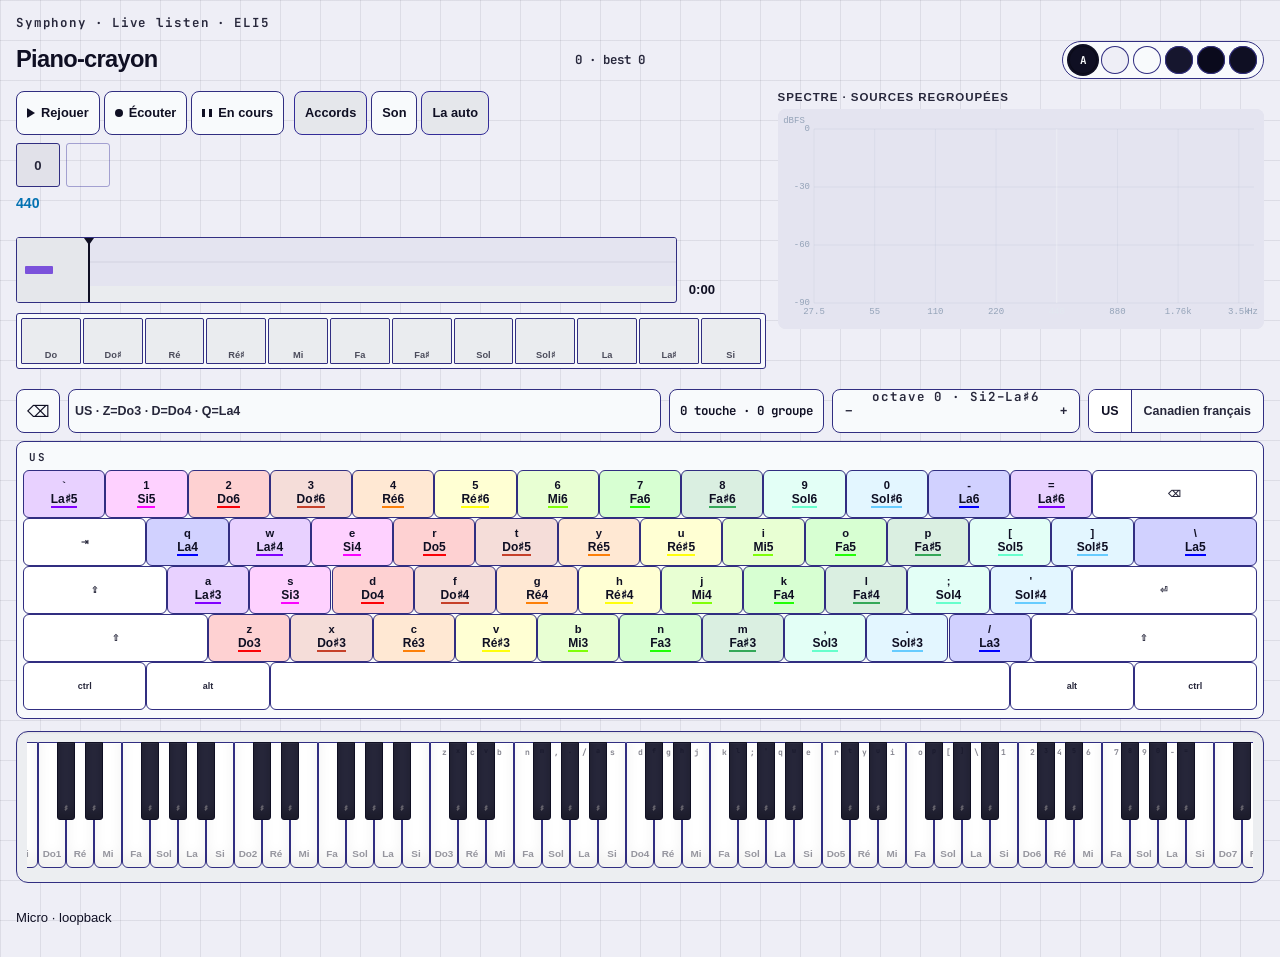
==== commit 869227f5: "feat(piano): follow now-playing audio with En cours chip Chrome tab capture drives the analyser with" ====
--- a/docs/piano/index.html
+++ b/docs/piano/index.html
@@ -2,7 +2,7 @@
 <html lang="fr" data-theme="stealth" data-scheme="dark">
 <head>
   <meta charset="utf-8">
-  <style>html,body{background:#0a0e14;color-scheme:dark}
+  <style>html,body{background:#0F0F23;color-scheme:dark}
     .pages-crumb {
       display: flex;
       flex-wrap: wrap;
@@ -37,7 +37,7 @@
         else t = light ? "day" : "light";
       }
       var light = t === "day" || t === "light";
-      var bg = { day: "#f2f0ea", light: "#eef1f5", dark: "#101820", night: "#08091a", stealth: "#0a0e14" }[t];
+      var bg = { day: "#EEEEF6", light: "#F8FAFC", dark: "#16162E", night: "#0A0A1C", stealth: "#0F0F23" }[t];
       document.documentElement.setAttribute("data-theme", t);
       document.documentElement.setAttribute("data-scheme", light ? "light" : "dark");
       document.documentElement.style.colorScheme = light ? "light" : "dark";
@@ -47,7 +47,7 @@
   })();
   </script>
   <meta name="viewport" content="width=device-width, initial-scale=1, viewport-fit=cover">
-  <meta name="theme-color" content="#0a0e14">
+  <meta name="theme-color" content="#0F0F23">
   <meta name="color-scheme" content="dark">
   <meta name="apple-mobile-web-app-capable" content="yes">
   <meta name="mobile-web-app-capable" content="yes">
@@ -88,6 +88,14 @@
          Matches docs/flexaid.css --hit-ring for the sibling routes. */
       --hit-ring: #b6ff55;
 
+      /* LP chrome tokens (ui-styling). Pitch crayons stay macOS pencils. */
+      --chrome-bg: #0F0F23;
+      --chrome-fg: #F8FAFC;
+      --chrome-muted: #27273B;
+      --chrome-border: #312E81;
+      --chrome-play: #22C55E;
+      --chrome-focus: #4338CA;
+
       /* Structure — 40px grid, canonical radius ladder. */
       --grid-step: 40px;
       --r-xs: 3px;
@@ -110,28 +118,29 @@
     }
     :root,
     html[data-theme="stealth"] {
-      --bg: #0a0e14;
-      --ink: #d4dced;
-      --muted: #8a93a8;
-      --paper: #101820;
-      --paper-ink: #d4dced;
-      --hairline: color-mix(in srgb, var(--mint) 12%, transparent);
-      --hairline-strong: color-mix(in srgb, var(--mint) 22%, transparent);
-      --key-white: #1b2430;
-      --key-white-edge: color-mix(in srgb, var(--mint) 16%, transparent);
-      --key-black: #0c1219;
-      --key-black-edge: #070b12;
-      --live: var(--mint);
+      --bg: #0F0F23;
+      --ink: #F8FAFC;
+      --muted: #C9C9DC;
+      --paper: #27273B;
+      --paper-ink: #F8FAFC;
+      --hairline: #312E81;
+      --hairline-strong: color-mix(in srgb, var(--chrome-focus) 55%, var(--chrome-border));
+      --key-white: #1C1C33;
+      --key-white-edge: #312E81;
+      --key-black: #0A0A18;
+      --key-black-edge: #070712;
+      --live: #22C55E;
       --stop: var(--cherry);
       --replay: var(--violet);
-      --replay-on: var(--aqua);
-      --tap: color-mix(in srgb, var(--mint) 18%, transparent);
+      --replay-on: #22C55E;
+      --focus: #4338CA;
+      --tap: color-mix(in srgb, var(--chrome-focus) 28%, transparent);
       --ease: cubic-bezier(0.22, 1, 0.36, 1);
-      --dt: 150ms;
+      --dt: 180ms;
       --glow: 8%;
-      --wave-bed: #070b12;
-      --wave-grid: color-mix(in srgb, var(--mint) 6%, transparent);
-      --btn-face: #101820;
+      --wave-bed: #0A0A18;
+      --wave-grid: color-mix(in srgb, var(--chrome-border) 35%, transparent);
+      --btn-face: #27273B;
       --safe-t: env(safe-area-inset-top, 0px);
       --safe-r: env(safe-area-inset-right, 0px);
       --safe-b: env(safe-area-inset-bottom, 0px);
@@ -143,94 +152,98 @@
        largest mix that still clears 4.5:1 on both light surfaces —
        measured, not eyeballed. */
     html[data-theme="day"] {
-      --bg: #f2f0ea;
-      --ink: #20242c;
-      --muted: #5c6068;
-      --paper: #faf9f6;
-      --paper-ink: #20242c;
-      --hairline: color-mix(in srgb, var(--mint) 32%, transparent);
-      --hairline-strong: color-mix(in srgb, var(--mint) 52%, transparent);
+      --bg: #EEEEF6;
+      --ink: #0F0F23;
+      --muted: #27273B;
+      --paper: #F8FAFC;
+      --paper-ink: #0F0F23;
+      --hairline: #312E81;
+      --hairline-strong: color-mix(in srgb, var(--chrome-focus) 70%, #0F0F23);
       --key-white: #ffffff;
-      --key-white-edge: color-mix(in srgb, var(--mint) 38%, transparent);
-      --key-black: #262c34;
-      --key-black-edge: #171c22;
-      --live: color-mix(in srgb, var(--mint) 51%, #0b1016);        /* 4.55:1 */
-      --stop: color-mix(in srgb, var(--cherry) 86%, #0b1016);      /* 4.57:1 */
-      --replay: color-mix(in srgb, var(--violet) 87%, #0b1016);    /* 4.57:1 */
-      --replay-on: color-mix(in srgb, var(--aqua) 67%, #0b1016);   /* 4.54:1 */
+      --key-white-edge: #312E81;
+      --key-black: #27273B;
+      --key-black-edge: #0F0F23;
+      --live: color-mix(in srgb, #22C55E 36%, #0F0F23);           /* ≥4.5:1 on light */
+      --stop: color-mix(in srgb, var(--cherry) 86%, #0F0F23);
+      --replay: color-mix(in srgb, var(--violet) 87%, #0F0F23);
+      --replay-on: color-mix(in srgb, #22C55E 36%, #0F0F23);
+      --focus: #4338CA;
       --tap: color-mix(in srgb, var(--ink) 14%, transparent);
       --glow: 32%;
-      --wave-bed: #e8e6df;
+      --wave-bed: #E4E4F0;
       --wave-grid: color-mix(in srgb, var(--ink) 8%, transparent);
-      --btn-face: #faf9f6;
+      --btn-face: #F8FAFC;
     }
     html[data-theme="light"] {
-      --bg: #eef1f5;
-      --ink: #1a2028;
-      --muted: #5c6672;
+      --bg: #F8FAFC;
+      --ink: #0F0F23;
+      --muted: #27273B;
       --paper: #ffffff;
-      --paper-ink: #1a2028;
-      --hairline: color-mix(in srgb, var(--mint) 32%, transparent);
-      --hairline-strong: color-mix(in srgb, var(--mint) 52%, transparent);
-      --key-white: #f7f8fa;
-      --key-white-edge: color-mix(in srgb, var(--mint) 38%, transparent);
-      --key-black: #232a34;
-      --key-black-edge: #161c24;
-      --live: color-mix(in srgb, var(--mint) 51%, #0b1016);        /* 4.58:1 */
-      --stop: color-mix(in srgb, var(--cherry) 86%, #0b1016);      /* 4.59:1 */
-      --replay: color-mix(in srgb, var(--violet) 87%, #0b1016);    /* 4.59:1 */
-      --replay-on: color-mix(in srgb, var(--aqua) 67%, #0b1016);   /* 4.57:1 */
+      --paper-ink: #0F0F23;
+      --hairline: #312E81;
+      --hairline-strong: color-mix(in srgb, var(--chrome-focus) 70%, #0F0F23);
+      --key-white: #F8FAFC;
+      --key-white-edge: #312E81;
+      --key-black: #27273B;
+      --key-black-edge: #0F0F23;
+      --live: color-mix(in srgb, #22C55E 36%, #0F0F23);           /* ≥4.5:1 on light */
+      --stop: color-mix(in srgb, var(--cherry) 86%, #0F0F23);
+      --replay: color-mix(in srgb, var(--violet) 87%, #0F0F23);
+      --replay-on: color-mix(in srgb, #22C55E 36%, #0F0F23);
+      --focus: #4338CA;
       --tap: color-mix(in srgb, var(--ink) 12%, transparent);
       --glow: 28%;
-      --wave-bed: #e4e9f0;
+      --wave-bed: #EEEEF6;
       --wave-grid: color-mix(in srgb, var(--ink) 8%, transparent);
       --btn-face: #ffffff;
     }
     html[data-theme="dark"] {
-      --bg: #101820;
-      --ink: #d4dced;
-      --muted: #8a93a8;
-      --paper: #16202b;
-      --paper-ink: #d4dced;
-      --hairline: color-mix(in srgb, var(--mint) 14%, transparent);
-      --hairline-strong: color-mix(in srgb, var(--mint) 26%, transparent);
-      --key-white: #223040;
-      --key-white-edge: color-mix(in srgb, var(--mint) 18%, transparent);
-      --key-black: #0d141c;
-      --key-black-edge: #080d13;
-      --live: var(--mint);
+      --bg: #16162E;
+      --ink: #F8FAFC;
+      --muted: #C9C9DC;
+      --paper: #27273B;
+      --paper-ink: #F8FAFC;
+      --hairline: #312E81;
+      --hairline-strong: color-mix(in srgb, var(--chrome-focus) 55%, var(--chrome-border));
+      --key-white: #22223C;
+      --key-white-edge: #312E81;
+      --key-black: #0C0C1C;
+      --key-black-edge: #080814;
+      --live: #22C55E;
       --stop: var(--cherry);
       --replay: var(--violet);
-      --replay-on: var(--aqua);
-      --tap: color-mix(in srgb, var(--mint) 16%, transparent);
+      --replay-on: #22C55E;
+      --focus: #4338CA;
+      --tap: color-mix(in srgb, var(--chrome-focus) 22%, transparent);
       --glow: 34%;
-      --wave-bed: #0b1219;
-      --wave-grid: color-mix(in srgb, var(--mint) 8%, transparent);
-      --btn-face: #16202b;
+      --wave-bed: #0F0F23;
+      --wave-grid: color-mix(in srgb, var(--chrome-border) 40%, transparent);
+      --btn-face: #27273B;
     }
     /* #08091A is the background the v2 artifact's contrast column is
        computed against; night is where it lives on this page. */
     html[data-theme="night"] {
-      --bg: #08091a;
-      --ink: #c8d0e4;
-      --muted: #7a849c;
-      --paper: #0f1226;
-      --paper-ink: #c8d0e4;
-      --hairline: color-mix(in srgb, var(--violet) 20%, transparent);
-      --hairline-strong: color-mix(in srgb, var(--violet) 34%, transparent);
-      --key-white: #1c2138;
-      --key-white-edge: color-mix(in srgb, var(--violet) 24%, transparent);
-      --key-black: #0a0c1c;
-      --key-black-edge: #060713;
-      --live: var(--mint);
+      --bg: #0A0A1C;
+      --ink: #F8FAFC;
+      --muted: #C9C9DC;
+      --paper: #1A1A34;
+      --paper-ink: #F8FAFC;
+      --hairline: #312E81;
+      --hairline-strong: color-mix(in srgb, var(--chrome-focus) 60%, var(--chrome-border));
+      --key-white: #1A1A34;
+      --key-white-edge: #312E81;
+      --key-black: #080812;
+      --key-black-edge: #05050C;
+      --live: #22C55E;
       --stop: var(--cherry);
       --replay: var(--violet);
-      --replay-on: var(--aqua);
-      --tap: color-mix(in srgb, var(--violet) 18%, transparent);
+      --replay-on: #22C55E;
+      --focus: #4338CA;
+      --tap: color-mix(in srgb, var(--chrome-focus) 24%, transparent);
       --glow: 38%;
-      --wave-bed: #070818;
-      --wave-grid: color-mix(in srgb, var(--violet) 10%, transparent);
-      --btn-face: #0f1226;
+      --wave-bed: #070712;
+      --wave-grid: color-mix(in srgb, var(--chrome-border) 38%, transparent);
+      --btn-face: #1A1A34;
     }
     * { box-sizing: border-box; }
     html, body {
@@ -251,7 +264,7 @@
         linear-gradient(90deg, var(--wave-grid) 1px, transparent 1px);
       background-size: var(--grid-step) var(--grid-step);
       color: var(--ink);
-      transition: background-color var(--dt) var(--ease), color var(--dt) var(--ease);
+      transition: background-color var(--dt) var(--ease), color var(--dt) var(--ease), opacity var(--dt) var(--ease);
       padding:
         max(14px, var(--safe-t))
         max(16px, var(--safe-r))
@@ -287,11 +300,11 @@
       box-shadow: inset 0 0 0 1px color-mix(in srgb, var(--bg) 60%, transparent);
       background: var(--swatch);
     }
-    .scene[data-theme-set="day"] { --swatch: #f2f0ea; box-shadow: inset 0 0 0 1px color-mix(in srgb, var(--mint) 55%, transparent); }
-    .scene[data-theme-set="light"] { --swatch: #eef1f5; box-shadow: inset 0 0 0 1px color-mix(in srgb, var(--mint) 45%, transparent); }
-    .scene[data-theme-set="dark"] { --swatch: #101820; box-shadow: inset 0 0 0 1px color-mix(in srgb, var(--mint) 45%, transparent); }
-    .scene[data-theme-set="night"] { --swatch: #08091a; box-shadow: inset 0 0 0 1px color-mix(in srgb, var(--violet) 55%, transparent); }
-    .scene[data-theme-set="stealth"] { --swatch: #0a0e14; box-shadow: inset 0 0 0 1px color-mix(in srgb, var(--mint) 40%, transparent); }
+    .scene[data-theme-set="day"] { --swatch: #EEEEF6; box-shadow: inset 0 0 0 1px #312E81; }
+    .scene[data-theme-set="light"] { --swatch: #F8FAFC; box-shadow: inset 0 0 0 1px #312E81; }
+    .scene[data-theme-set="dark"] { --swatch: #16162E; box-shadow: inset 0 0 0 1px #312E81; }
+    .scene[data-theme-set="night"] { --swatch: #0A0A1C; box-shadow: inset 0 0 0 1px #312E81; }
+    .scene[data-theme-set="stealth"] { --swatch: #0F0F23; box-shadow: inset 0 0 0 1px #312E81; }
     .scene-auto {
       font: 700 0.68rem/1 var(--font-mono);
       color: var(--ink);
@@ -308,7 +321,7 @@
       box-shadow: 0 0 0 2px var(--ink), inset 0 0 0 1px rgba(0,0,0,0.35);
     }
     .scene:focus-visible {
-      outline: 1px solid var(--replay-on);
+      outline: 2px solid var(--focus);
       outline-offset: 2px;
     }
     h1 {
@@ -349,25 +362,27 @@
     .row {
       display: flex;
       flex-wrap: wrap;
-      gap: 8px 14px;
+      gap: 6px 10px;
       align-items: center;
-      margin-bottom: 12px;
+      margin-bottom: 8px;
     }
     .transport,
     .toggles {
       display: flex;
       flex-wrap: wrap;
-      gap: 6px;
+      gap: 4px;
       align-items: center;
     }
     .act,
     .tog {
       display: inline-flex;
       align-items: center;
-      gap: 8px;
-      height: 36px;
-      min-height: 36px;
-      padding: 0 12px;
+      justify-content: center;
+      gap: 6px;
+      height: 44px;
+      min-height: 44px;
+      min-width: 44px;
+      padding: 0 10px;
       border: 1px solid var(--hairline);
       border-radius: var(--r-md);
       background: var(--paper);
@@ -378,21 +393,27 @@
       touch-action: manipulation;
       -webkit-tap-highlight-color: var(--tap);
       position: relative;
+      transition: color var(--dt) var(--ease), background-color var(--dt) var(--ease), border-color var(--dt) var(--ease), opacity var(--dt) var(--ease);
     }
     .act .lab,
     .tog .lab {
       white-space: nowrap;
     }
     .act:focus-visible,
-    .tog:focus-within {
-      outline: 1px solid var(--ink);
+    .tog:has(input:focus-visible) {
+      outline: 2px solid var(--focus);
       outline-offset: 2px;
     }
     .act.playing,
     .act.live,
     .tog:has(input:checked) {
-      background: color-mix(in srgb, var(--ink) 12%, var(--paper));
-      border-color: var(--hairline-strong);
+      background: color-mix(in srgb, var(--live) 18%, var(--paper));
+      border-color: var(--live);
+      color: var(--ink);
+    }
+    .act[aria-disabled="true"] {
+      opacity: 0.5;
+      cursor: not-allowed;
     }
     .act.loading { opacity: 0.7; }
     .act .glyph {
@@ -411,7 +432,8 @@
       border-color: transparent transparent transparent currentColor;
     }
     .act.playing .glyph.play,
-    .act.live .glyph.listen {
+    .act.live .glyph.listen,
+    .act.live .glyph.now {
       width: 8px;
       height: 8px;
       border: 0;
@@ -423,6 +445,13 @@
       height: 8px;
       border-radius: 50%;
       background: currentColor;
+    }
+    .act .glyph.now {
+      width: 10px;
+      height: 8px;
+      border-radius: 0;
+      background:
+        linear-gradient(90deg, currentColor 0 3px, transparent 3px 7px, currentColor 7px 10px);
     }
     .tog input {
       position: absolute;
@@ -528,7 +557,7 @@
       left: 0;
       width: 2px;
       margin-left: -1px;
-      background: #e8e8ee;
+      background: var(--ink);
       pointer-events: none;
       transform: translate3d(0, 0, 0);
       will-change: transform;
@@ -543,7 +572,7 @@
       transform: translateX(-50%);
       border-left: 5px solid transparent;
       border-right: 5px solid transparent;
-      border-top: 7px solid #e8e8ee;
+      border-top: 7px solid var(--ink);
     }
     .scrub .clock {
       font-variant-numeric: tabular-nums;
@@ -563,8 +592,8 @@
       min-height: 44px;
     }
     .track-count {
-      width: 28px;
-      min-width: 28px;
+      width: 44px;
+      min-width: 44px;
       height: 44px;
       display: grid;
       place-items: center;
@@ -580,7 +609,7 @@
       padding: 0;
     }
     .track-count:focus-visible {
-      outline: 1px solid var(--replay-on);
+      outline: 2px solid var(--focus);
       outline-offset: 2px;
     }
     .track-btn.off {
@@ -637,7 +666,7 @@
       outline-offset: 1px;
     }
     .track-btn:focus-visible {
-      outline: 1px solid var(--replay-on);
+      outline: 2px solid var(--focus);
       outline-offset: 2px;
     }
     .tune-line {
@@ -645,7 +674,7 @@
       font-size: 0.88rem;
       font-variant-numeric: tabular-nums;
       font-feature-settings: "tnum" 1;
-      color: #7a8a94;
+      color: var(--muted);
       margin: 0 0 8px;
     }
     .tune-line .muted { color: var(--muted); font-weight: 600; }
@@ -691,27 +720,51 @@
       opacity: 0.72;
     }
     .chroma .bar.on .lab { opacity: 1; color: var(--lab, var(--ink)); }
-    .chips {
-      min-height: 36px;
+    .chips,
+    .follow-row {
+      min-height: 44px;
       display: flex;
-      flex-wrap: wrap;
-      gap: 6px;
+      flex-wrap: nowrap;
+      gap: 4px;
       align-items: center;
-      margin-bottom: 8px;
+      margin: 0;
+      overflow-x: auto;
+      overflow-y: hidden;
+      -webkit-overflow-scrolling: touch;
     }
     .chip {
       display: inline-flex;
       align-items: center;
-      gap: 6px;
-      padding: 5px 9px;
+      justify-content: center;
+      gap: 4px;
+      min-height: 44px;
+      min-width: 44px;
+      padding: 4px 8px;
       border-radius: var(--r-xs);
       font-weight: 650;
-      font-size: 0.82rem;
+      font-size: 0.75rem;
       font-variant-numeric: tabular-nums;
-      border: 1px solid color-mix(in srgb, var(--ink) 16%, var(--crayon));
+      border: 1px solid var(--hairline);
+      background: var(--paper);
+      color: var(--ink);
+      white-space: nowrap;
+      flex: 0 0 auto;
+      cursor: default;
+    }
+    .chip.need {
       background: var(--crayon);
       color: var(--lab, var(--ink));
-      box-shadow: 0 0 8px color-mix(in srgb, var(--crayon) var(--glow), transparent);
+      border-color: color-mix(in srgb, var(--ink) 16%, var(--crayon));
+    }
+    .chip.held:not(.need):not(.hit) {
+      background: var(--paper);
+      color: var(--ink);
+      box-shadow: inset 0 0 0 2px var(--ink);
+    }
+    .chip.hit {
+      background: var(--crayon);
+      color: var(--lab, var(--ink));
+      box-shadow: inset 0 0 0 2px var(--hit-ring);
     }
     .hz-live {
       color: var(--muted);
@@ -741,7 +794,10 @@
       }
     }
     .type-clear { grid-area: clear; }
-    .type-out { grid-area: out; }
+    .type-out,
+    .follow-row {
+      grid-area: out;
+    }
     .kb-meta { grid-area: meta; }
     /* Both pickers carry .kb-picker, so the octave needs its own cell or it
        lands on top of the layout picker. */
@@ -753,25 +809,25 @@
       background: var(--paper);
       color: var(--ink);
       cursor: pointer;
-    }
-    .type-out {
+      min-width: 44px;
+      min-height: 44px;
+    }
+    .follow-row {
       margin: 0;
       min-height: 44px;
-      max-height: 88px;
-      overflow: auto;
-      padding: 8px 10px;
+      max-height: 48px;
+      padding: 1px 6px;
       border: 1px solid var(--hairline);
       border-radius: var(--r-md);
       background: var(--paper);
-      color: var(--ink);
-      font: 650 0.92rem/1.35 var(--font-mono);
-      white-space: pre-wrap;
-      word-break: break-word;
-    }
-    .type-out:empty::before {
+    }
+    .follow-row.is-idle::before,
+    .follow-row:empty::before {
       content: attr(data-hint);
       color: var(--muted);
       font-weight: 600;
+      font-size: 0.78rem;
+      white-space: nowrap;
     }
     .kb-picker {
       display: inline-flex;
@@ -800,7 +856,7 @@
       color: var(--ink);
     }
     .kb-picker button:focus-visible {
-      outline: 1px solid var(--replay-on);
+      outline: 2px solid var(--focus);
       outline-offset: -2px;
     }
     .dual-boards {
@@ -937,7 +993,7 @@
       opacity: 0.32;
     }
     .kb-key:focus-visible {
-      outline: 1px solid var(--replay-on);
+      outline: 2px solid var(--focus);
       outline-offset: 1px;
     }
     .board-well {
@@ -972,7 +1028,8 @@
       touch-action: manipulation;
       transition:
         background-color var(--dt) var(--ease),
-        box-shadow var(--dt) var(--ease);
+        color var(--dt) var(--ease),
+        opacity var(--dt) var(--ease);
     }
     .white {
       position: absolute;
@@ -1109,37 +1166,6 @@
       outline: 1px solid var(--ink);
       outline-offset: -2px;
     }
-    .legend {
-      margin-top: 14px;
-      background: transparent;
-      color: var(--paper-ink);
-      border-radius: 0;
-      padding: 8px 0 0;
-      border: none;
-    }
-    .legend h2 {
-      margin: 0 0 8px;
-      font-size: 0.72rem;
-      font-weight: 650;
-      letter-spacing: 0.08em;
-      text-transform: uppercase;
-      color: var(--muted);
-    }
-    .pencils {
-      display: grid;
-      grid-template-columns: repeat(12, 1fr);
-      gap: 4px;
-    }
-    .pencil {
-      border-radius: var(--r-xs);
-      padding: 6px 3px 5px;
-      text-align: center;
-      background: var(--crayon);
-      color: var(--lab, var(--ink));
-      border: 1px solid color-mix(in srgb, var(--ink) 16%, var(--crayon));
-      min-height: 52px;
-    }
-    .pencil .fr { font-weight: 650; font-size: 0.88rem; }
     details.adv {
       margin-top: 12px;
       color: var(--muted);
@@ -1182,8 +1208,8 @@
         background: var(--crayon-p3, var(--crayon)) !important;
       }
       .chroma .fill,
-      .pencil,
-      .chip,
+      .chip.need,
+      .chip.hit,
       .track-btn[aria-pressed="true"] {
         background: var(--crayon-p3, var(--crayon));
       }
@@ -1194,7 +1220,6 @@
       }
     }
     @media (max-width: 900px) {
-      .pencils { grid-template-columns: repeat(6, 1fr); }
       .chroma { height: 72px; }
     }
     @media (min-width: 768px) {
@@ -1204,10 +1229,13 @@
       #board { height: 320px; }
     }
     @media (prefers-reduced-motion: reduce) {
-      .chroma .fill,
-      .key,
-      #btn,
-      #replay { transition: none; }
+      *,
+      *::before,
+      *::after {
+        transition: none !important;
+        animation: none !important;
+      }
+      .chroma .fill { transition: none; }
       .playhead { will-change: auto; }
       .key.on { box-shadow: inset 0 0 0 1px var(--hairline-strong); }
     }
@@ -1219,17 +1247,17 @@
     }
     @media (prefers-contrast: more) {
       html[data-scheme="dark"] {
-        --ink: #a8a8b0;
-        --hairline: #3e3e46;
-        --hairline-strong: #4a4a54;
-        --muted: #7a7a82;
+        --ink: #F8FAFC;
+        --hairline: #312E81;
+        --hairline-strong: #4338CA;
+        --muted: #C9C9DC;
         --glow: 40%;
       }
       html[data-scheme="light"] {
-        --ink: #1c1916;
-        --hairline: #8a8276;
-        --hairline-strong: #5c564c;
-        --muted: #4a453e;
+        --ink: #0F0F23;
+        --hairline: #312E81;
+        --hairline-strong: #4338CA;
+        --muted: #27273B;
       }
       .key.on { box-shadow: inset 0 0 0 1px var(--ink); }
     }
@@ -1271,11 +1299,20 @@
     }
     html[data-scheme="light"] .tune-line { color: color-mix(in srgb, var(--aqua) 67%, #0b1016); }
     html[data-scheme="light"] .chroma .bar.on .lab { color: var(--lab); }
-    html[data-scheme="light"] .chip {
+    html[data-scheme="light"] .chip.need,
+    html[data-scheme="light"] .chip.hit {
       background: var(--crayon);
       color: var(--lab);
       border-color: var(--hairline-strong);
       box-shadow: 0 0 6px color-mix(in srgb, var(--crayon) 20%, transparent);
+    }
+    html[data-scheme="light"] .chip.hit {
+      box-shadow: inset 0 0 0 2px var(--hit-ring), 0 0 6px color-mix(in srgb, var(--crayon) 20%, transparent);
+    }
+    html[data-scheme="light"] .chip.held:not(.need):not(.hit) {
+      background: var(--paper);
+      color: var(--ink);
+      box-shadow: inset 0 0 0 2px var(--ink);
     }
     html[data-scheme="light"] .board-well {
       background: color-mix(in srgb, var(--ink) 5%, var(--paper));
@@ -1299,27 +1336,14 @@
         inset 0 1px 0 rgba(255, 255, 255, 0.28),
         0 0 14px color-mix(in srgb, var(--crayon) var(--glow), transparent);
     }
-    html[data-scheme="light"] .legend {
-      background: var(--paper);
-      border: 1px solid var(--hairline);
-      border-radius: var(--r-xs);
-      padding: 12px 12px 10px;
-    }
-    html[data-scheme="light"] .pencil {
-      min-height: 88px;
-      padding: 8px 4px 6px;
-      background: var(--crayon);
-      color: var(--lab);
-      border: 1px solid color-mix(in srgb, var(--ink) 16%, var(--crayon));
-    }
     html[data-scheme="light"] .err { color: color-mix(in srgb, var(--cherry) 86%, #0b1016); }
     html[data-scheme="light"] details.adv select {
       background: var(--paper);
       color: var(--ink);
     }
     @supports (color: color(display-p3 1 0 0)) {
-      html[data-scheme="light"] .pencil,
-      html[data-scheme="light"] .chip,
+      html[data-scheme="light"] .chip.need,
+      html[data-scheme="light"] .chip.hit,
       html[data-scheme="light"] .track-btn {
         background: var(--crayon-p3, var(--crayon));
       }
@@ -1353,25 +1377,29 @@
   <div class="work-main">
   <div class="row">
     <div class="transport" role="group" aria-label="Lecture">
-      <button id="replay" type="button" class="act" aria-label="Rejouer">
+      <button id="replay" type="button" class="act" aria-label="Rejouer" aria-pressed="false">
         <span class="glyph play" aria-hidden="true"></span>
         <span class="lab">Rejouer</span>
       </button>
-      <button id="btn" type="button" class="act" aria-label="Écouter">
+      <button id="btn" type="button" class="act" aria-label="Écouter" aria-pressed="false" title="Micro">
         <span class="glyph listen" aria-hidden="true"></span>
         <span class="lab">Écouter</span>
       </button>
+      <button id="nowBtn" type="button" class="act" aria-label="En cours" aria-pressed="false" title="Audio en cours de lecture">
+        <span class="glyph now" aria-hidden="true"></span>
+        <span class="lab">En cours</span>
+      </button>
     </div>
     <div class="toggles" role="group" aria-label="Options">
-      <label class="tog tog-chords" title="Jusqu’à 8 notes à la fois">
+      <label class="tog tog-chords" title="Jusqu’à 8 notes à la fois" aria-label="Accords">
         <input id="chords" type="checkbox" checked>
         <span class="lab">Accords</span>
       </label>
-      <label class="tog tog-son" title="Entendre la relecture, doucement">
+      <label class="tog tog-son" title="Entendre la relecture, doucement" aria-label="Son">
         <input id="unmute" type="checkbox">
         <span class="lab">Son</span>
       </label>
-      <label class="tog tog-la" title="Estimer le la du concert ; sinon 440 Hz">
+      <label class="tog tog-la" title="Estimer le la du concert ; sinon 440 Hz" aria-label="La auto">
         <input id="autotune" type="checkbox" checked>
         <span class="lab">La auto</span>
       </label>
@@ -1405,9 +1433,6 @@
   <div id="err" class="err" hidden></div>
 
   <div id="chroma" class="chroma" aria-label="Crayons allumés"></div>
-  <div class="chips" id="chips">
-    <span class="hz-live" id="hzLive"></span>
-  </div>
   </div>
   <aside class="spec-panel">
     <h3>Spectre · sources regroupées</h3>
@@ -1417,8 +1442,10 @@
 
   <div class="type-well">
     <div class="type-head">
-      <button type="button" id="typeClear" class="type-clear" aria-label="Effacer">⌫</button>
-      <pre id="typeOut" class="type-out" data-hint="US · Z=Do3 · D=Do4 · Q=La4" aria-live="polite"></pre>
+      <button type="button" id="typeClear" class="type-clear" aria-label="Relâcher">⌫</button>
+      <div id="chips" class="follow-row is-idle" data-hint="US · Z=Do3 · D=Do4 · Q=La4" aria-live="polite" aria-label="Suivi">
+        <span class="hz-live" id="hzLive"></span>
+      </div>
       <p id="kbMeta" class="kb-meta" aria-live="polite">0 touche · 0 groupe</p>
       <div class="kb-picker" id="kbOctave" role="group" aria-label="Octave">
         <button type="button" data-oct="-1" aria-label="Octave -1" title="↓">−</button>
@@ -1438,15 +1465,12 @@
     </div>
   </div>
 
-  <section class="legend">
-    <h2>Crayons</h2>
-    <div id="pencils" class="pencils"></div>
-  </section>
+  </div>
 
   <details class="adv">
-    <summary>Micro</summary>
+    <summary>Micro · loopback</summary>
     <label>
-      Micro
+      Micro (BlackHole / loopback si Safari)
       <select id="micAlt">
         <option value="os">OS</option>
       </select>
@@ -1454,6 +1478,7 @@
   </details>
 
   <script src="crayon_dsp.js"></script>
+  <script src="now_playing.js"></script>
   <script src="dual_keyboard.js"></script>
   <script>
 (function () {
@@ -1518,6 +1543,7 @@
   const WAVE_WINDOW_SEC = 6;
 
   const $btn = document.getElementById("btn");
+  const $nowBtn = document.getElementById("nowBtn");
   const $replay = document.getElementById("replay");
   const $chords = document.getElementById("chords");
   const $unmute = document.getElementById("unmute");
@@ -1532,14 +1558,12 @@
   const $chips = document.getElementById("chips");
   const $hzLive = document.getElementById("hzLive");
   const $board = document.getElementById("board");
-  const $pencils = document.getElementById("pencils");
   const $micAlt = document.getElementById("micAlt");
   const $tracks = document.getElementById("tracks");
   const $autotune = document.getElementById("autotune");
   const $tuneLine = document.getElementById("tuneLine");
   const $spec = document.getElementById("spec");
   const $dualBoards = document.getElementById("dualBoards");
-  const $typeOut = document.getElementById("typeOut");
   const $typeClear = document.getElementById("typeClear");
   const $kbMeta = document.getElementById("kbMeta");
   const $kbLayout = document.getElementById("kbLayout");
@@ -1548,6 +1572,7 @@
   let liveTracks = [];
   let nextTrackId = 1;
   let selectedTrackIds = new Set();
+  let trackPickMode = "auto-melody";
   const fingerGate = new DUAL.FingerGate();
   const midiHolders = new Map();
   let lastChipKey = "";
@@ -1666,6 +1691,7 @@
       el.classList.toggle("held", st === "held");
       el.classList.toggle("hit", st === "hit");
     });
+    paintFollowChips();
   }
   let lastSpecClusters = [];
   let specSizeKey = "";
@@ -1681,6 +1707,7 @@
   let deviceChangeTimer = 0;
   let reopenBusy = false;
   let actionId = 0;
+  let liveStartedAt = 0;
   let replayLoading = false;
   let sampleBuffer = null;
   let sampleLoad = null;
@@ -1722,11 +1749,11 @@
     el.style.setProperty("--lab", labColor(rgb));
   }
   const THEMES = {
-    day: { scheme: "light", bg: "#f2f0ea", bar: "default" },
-    light: { scheme: "light", bg: "#eef1f5", bar: "default" },
-    dark: { scheme: "dark", bg: "#101820", bar: "black" },
-    night: { scheme: "dark", bg: "#08091a", bar: "black" },
-    stealth: { scheme: "dark", bg: "#0a0e14", bar: "black" }
+    day: { scheme: "light", bg: "#EEEEF6", bar: "default" },
+    light: { scheme: "light", bg: "#F8FAFC", bar: "default" },
+    dark: { scheme: "dark", bg: "#16162E", bar: "black" },
+    night: { scheme: "dark", bg: "#0A0A1C", bar: "black" },
+    stealth: { scheme: "dark", bg: "#0F0F23", bar: "black" }
   };
   const THEME_KEY = "crayon-theme";
   const THEME_MODE_KEY = "crayon-theme-mode";
@@ -1892,6 +1919,7 @@
   }
 
   function selectAllTracks() {
+    trackPickMode = "user";
     selectedTrackIds = new Set();
     syncTrackUi();
     resetSmooth();
@@ -1899,6 +1927,7 @@
   }
 
   function onTrackClick(id) {
+    trackPickMode = "user";
     if (isTous()) {
       selectedTrackIds = new Set([id]);
     } else if (selectedTrackIds.has(id)) {
@@ -1915,6 +1944,13 @@
     liveTracks = [];
     selectedTrackIds = new Set();
     syncTrackUi();
+  }
+
+  function maybeAutoMelody() {
+    if (trackPickMode !== "auto-melody" || !liveTracks.length) return;
+    const pick = NOW_PLAYING.pickMelodyCluster(liveTracks);
+    if (!pick) return;
+    selectedTrackIds = new Set([pick.id]);
   }
 
   function freqMatchesTrack(freq, t) {
@@ -2030,6 +2066,7 @@
     selectedTrackIds.forEach(function (id) {
       if (!liveTracks.some(function (t) { return t.id === id; })) selectedTrackIds.delete(id);
     });
+    maybeAutoMelody();
     if (born) requestLabels(true);
   }
 
@@ -2392,7 +2429,7 @@
         btn.setAttribute("aria-pressed", String(btn.dataset.layout === activeBoard));
       });
     }
-    if ($typeOut) $typeOut.setAttribute("data-hint", layoutHint(activeBoard));
+    if ($chips) $chips.setAttribute("data-hint", layoutHint(activeBoard));
     if ($dualBoards) $dualBoards.dataset.layout = activeBoard;
     document.documentElement.dataset.kbLayout = activeBoard;
   }
@@ -2497,7 +2534,8 @@
       $typeClear.addEventListener("click", function () {
         typeState.text = "";
         typeState.dead = "";
-        renderTypeOut();
+        releaseStuckHolds();
+        paintFollowChips();
       });
     }
   }
@@ -2516,7 +2554,47 @@
   }
 
   function renderTypeOut() {
-    if ($typeOut) $typeOut.textContent = typeState.text;
+    paintFollowChips();
+  }
+
+  function followMidiList() {
+    const midis = [];
+    neededMidis.forEach(function (m) { midis.push(m); });
+    function add(m) {
+      if (midis.indexOf(m) < 0) midis.push(m);
+    }
+    computerHeld.forEach(add);
+    heldVoices.forEach(function (_v, m) { add(m); });
+    midiHolders.forEach(function (_set, m) { add(m); });
+    midis.sort(function (a, b) { return a - b; });
+    return midis;
+  }
+
+  function paintFollowChips(hz) {
+    if (!$chips) return;
+    const midis = followMidiList();
+    const key = midis.map(function (m) { return m + ":" + highlightOf(m); }).join(",");
+    if (key !== lastChipKey) {
+      lastChipKey = key;
+      $chips.innerHTML = "";
+      midis.forEach(function (midi) {
+        const info = crayonOf(midi);
+        const chip = document.createElement("span");
+        const st = highlightOf(midi);
+        chip.className = "chip" + (st ? " " + st : "");
+        chip.dataset.pc = pcOf(midi);
+        paintEl(chip, info);
+        chip.textContent = info.fr + octaveOf(midi);
+        $chips.appendChild(chip);
+      });
+      $chips.appendChild($hzLive);
+      $chips.classList.toggle("is-idle", !midis.length);
+    }
+    if (hz) $hzLive.textContent = String(Math.round(hz));
+    else if (!midis.length) $hzLive.textContent = "";
+    else if (!$hzLive.textContent && midis.length) {
+      $hzLive.textContent = String(Math.round(midiToHz(midis[0])));
+    }
   }
 
   function crayonForCluster(index) {
@@ -2684,24 +2762,7 @@
       }
     });
     if (mode === "idle" && !analysing) {
-      const chips = Array.from(held).sort(function (a, b) { return a - b; });
-      const chipKey = chips.join(",");
-      if (chipKey !== lastChipKey) {
-        lastChipKey = chipKey;
-        $chips.innerHTML = "";
-        chips.forEach(function (midi) {
-          const info = crayonOf(midi);
-          const chip = document.createElement("span");
-          chip.className = "chip";
-          chip.dataset.pc = pcOf(midi);
-          paintEl(chip, info);
-          chip.textContent = info.fr + octaveOf(midi);
-          $chips.appendChild(chip);
-        });
-        $chips.appendChild($hzLive);
-      }
-      if (chips.length) $hzLive.textContent = String(Math.round(midiToHz(chips[0])));
-      else $hzLive.textContent = "";
+      paintFollowChips();
     }
   }
 
@@ -2843,15 +2904,6 @@
   function buildLegend() {
     NOTE_NAMES.forEach(function (name) {
       const c = CRAYONS[name];
-      const el = document.createElement("div");
-      el.className = "pencil";
-      el.dataset.pc = name;
-      el.dataset.rgb = c.rgb.join(",");
-      el.title = c.fr + " · " + c.pencil;
-      paintEl(el, c);
-      el.innerHTML = '<div class="fr">' + c.fr + "</div>";
-      $pencils.appendChild(el);
-
       const bar = document.createElement("div");
       bar.className = "bar";
       bar.dataset.pc = name;
@@ -2988,7 +3040,7 @@
       if (d.deviceId === "default") return;
       const opt = document.createElement("option");
       opt.value = d.deviceId;
-      opt.textContent = d.label || d.deviceId.slice(0, 8);
+      opt.textContent = (d.label || d.deviceId.slice(0, 8)) + (looksLoopback(d.label) ? " · loopback" : "");
       $micAlt.appendChild(opt);
     });
     $micAlt.value = keep === "os" || !keep ? "os" : keep;
@@ -3506,13 +3558,52 @@
     if (lab) lab.textContent = text;
   }
 
+  function setLiveButtons(kind) {
+    const micOn = kind === "mic";
+    const nowOn = kind === "phones";
+    $btn.classList.toggle("live", micOn);
+    $nowBtn.classList.toggle("live", nowOn);
+    $btn.setAttribute("aria-pressed", micOn ? "true" : "false");
+    $nowBtn.setAttribute("aria-pressed", nowOn ? "true" : "false");
+    setActCopy($btn, micOn ? "Arrêter" : "Écouter");
+    setActCopy($nowBtn, nowOn ? "Arrêter" : "En cours");
+    $btn.title = "Micro";
+    refreshNowPlayingUi();
+  }
+
+  function syncTogPressed() {
+    [
+      [$chords, "Accords"],
+      [$unmute, "Son"],
+      [$autotune, "La auto"]
+    ].forEach(function (row) {
+      const lab = row[0] && row[0].closest("label");
+      if (!lab) return;
+      lab.setAttribute("aria-pressed", row[0].checked ? "true" : "false");
+      lab.setAttribute("aria-label", row[1]);
+    });
+    $replay.setAttribute("aria-pressed", $replay.classList.contains("playing") ? "true" : "false");
+  }
+
+  function refreshNowPlayingUi() {
+    if (!$nowBtn) return;
+    const ok = NOW_PLAYING.canCaptureNowPlaying();
+    $nowBtn.setAttribute("aria-disabled", ok ? "false" : "true");
+    if (!$nowBtn.classList.contains("live")) {
+      $nowBtn.title = ok
+        ? "Audio en cours — partage l’onglet qui joue (Chrome). La page reste muette."
+        : NOW_PLAYING.nowPlayingUnsupportedReason();
+    }
+  }
+
   function haltLive() {
     resetScoreSession();
     mode = "idle";
+    captureKind = "mic";
     stopLoop();
     stopTracks();
-    $btn.classList.remove("live");
-    setActCopy($btn, "Écouter");
+    setLiveButtons(null);
+    trackPickMode = "auto-melody";
     resetTracks();
     clearLights();
     resetTune();
@@ -3530,6 +3621,7 @@
     if (mode === "replay") mode = "idle";
     stopLoop();
     $replay.classList.remove("playing", "loading");
+    $replay.setAttribute("aria-pressed", "false");
     setActCopy($replay, "Rejouer");
     if (mode === "idle") {
       resetTracks();
@@ -3549,122 +3641,74 @@
   }
 
   function canShareTabAudio() {
-    if (!navigator.mediaDevices || !navigator.mediaDevices.getDisplayMedia) return false;
-    if (location.protocol === "file:") return false;
-    const ua = navigator.userAgent || "";
-    const isiOS = /iPad|iPhone|iPod/.test(ua) ||
-      (navigator.platform === "MacIntel" && navigator.maxTouchPoints > 1);
-    return !isiOS;
+    return NOW_PLAYING.canCaptureNowPlaying();
   }
 
   function setCaptureKind(kind) {
-    captureKind = kind;
-    $btn.classList.toggle("phones", kind === "phones");
-    $btn.classList.toggle("mic", kind === "mic");
-    if (!$btn.classList.contains("live")) {
-      setActCopy($btn, "Écouter");
-      $btn.title = kind === "phones" ? "Audio de cet ordinateur" : "Micro";
-    }
-  }
-
-  function audioOnlyStream(mediaStream) {
-    const audioTracks = mediaStream.getAudioTracks();
-    mediaStream.getVideoTracks().forEach(function (t) { t.stop(); });
-    if (!audioTracks.length) {
-      mediaStream.getTracks().forEach(function (t) { t.stop(); });
-      throw new Error("Pas d'audio partagé");
-    }
-    return new MediaStream(audioTracks);
-  }
-
-  async function requestDisplayAudio() {
-    let mediaStream = null;
-    try {
-      mediaStream = await navigator.mediaDevices.getDisplayMedia({
-        audio: Object.assign({}, AUDIO_EXTRAS),
-        video: false
+    captureKind = kind || "mic";
+  }
+
+  function bindCaptureEnded(mediaStream) {
+    if (!mediaStream || !mediaStream.getAudioTracks) return;
+    mediaStream.getAudioTracks().forEach(function (t) {
+      t.addEventListener("ended", function () {
+        if (mode === "live") stopLive();
       });
-    } catch (firstErr) {
-      try {
-        mediaStream = await navigator.mediaDevices.getDisplayMedia({
-          audio: true,
-          video: true,
-          preferCurrentTab: true
-        });
-      } catch (_) {
-        throw firstErr;
-      }
-    }
-    return audioOnlyStream(mediaStream);
-  }
-
-  async function osDefaultIsLoopback() {
-    try {
-      const inputs = await listInputs();
-      if (micOverrideId) {
-        const hit = inputs.find(function (d) { return d.deviceId === micOverrideId; });
-        if (hit && looksLoopback(hit.label)) return true;
-        return false;
-      }
-      const def = pickOsDefault(inputs);
-      return Boolean(def && looksLoopback(def.label));
-    } catch (_) {
+    });
+  }
+
+  async function adoptCaptureStream(next, kind) {
+    const id = actionId;
+    if (id !== actionId || mode !== "live") {
+      stopLateStream(next);
       return false;
     }
-  }
-
-  async function acquireStream() {
+    stream = next;
+    ensureAnalyser();
+    if (audioCtx.state === "suspended") await audioCtx.resume();
+    if (id !== actionId || mode !== "live") {
+      stopTracks();
+      return false;
+    }
+    sourceNode = NOW_PLAYING.tapSilentStream(audioCtx, analyser, stream);
+    bindCaptureEnded(stream);
+    setCaptureKind(kind);
+    await updateMicStatus();
+    if (id !== actionId || mode !== "live") {
+      stopTracks();
+      return false;
+    }
+    showErr("");
+    return true;
+  }
+
+  async function acquireMicStream() {
     const id = actionId;
     while (reopenBusy) {
       await new Promise(function (resolve) { setTimeout(resolve, 30); });
-      if (id !== actionId || mode !== "live") return;
+      if (id !== actionId || mode !== "live") return false;
     }
     reopenBusy = true;
     try {
       stopTracks();
-      let next = null;
-      let kind = "mic";
-      const forceMic = Boolean(micOverrideId);
-      if (!forceMic && await osDefaultIsLoopback()) {
-        next = await requestMicStream();
-        kind = "phones";
-      } else if (!forceMic && canShareTabAudio()) {
-        try {
-          next = await requestDisplayAudio();
-          kind = "phones";
-        } catch (_) {
-          next = await requestMicStream();
-          kind = "mic";
-        }
-      } else {
-        next = await requestMicStream();
-        kind = "mic";
-      }
-      if (id !== actionId || mode !== "live") {
-        stopLateStream(next);
-        return;
-      }
-      stream = next;
-      ensureAnalyser();
-      if (audioCtx.state === "suspended") await audioCtx.resume();
-      if (id !== actionId || mode !== "live") {
-        stopTracks();
-        return;
-      }
-      sourceNode = audioCtx.createMediaStreamSource(stream);
-      sourceNode.connect(analyser);
-      stream.getAudioTracks().forEach(function (t) {
-        t.addEventListener("ended", function () {
-          if (mode === "live") stopLive();
-        });
-      });
-      setCaptureKind(kind);
-      await updateMicStatus();
-      if (id !== actionId || mode !== "live") {
-        stopTracks();
-        return;
-      }
-      showErr("");
+      const next = await requestMicStream();
+      return await adoptCaptureStream(next, "mic");
+    } finally {
+      reopenBusy = false;
+    }
+  }
+
+  async function acquireNowPlayingStream() {
+    const id = actionId;
+    while (reopenBusy) {
+      await new Promise(function (resolve) { setTimeout(resolve, 30); });
+      if (id !== actionId || mode !== "live") return false;
+    }
+    reopenBusy = true;
+    try {
+      stopTracks();
+      const next = await NOW_PLAYING.requestDisplayAudio();
+      return await adoptCaptureStream(next, "phones");
     } finally {
       reopenBusy = false;
     }
@@ -3675,7 +3719,7 @@
     if (captureKind === "phones") return;
     clearTimeout(deviceChangeTimer);
     deviceChangeTimer = setTimeout(function () {
-      acquireStream().then(function () {
+      acquireMicStream().then(function () {
         if (mode !== "live") return;
       }).catch(function (e) {
         showErr("Micro: " + (e && e.message ? e.message : String(e)));
@@ -3689,40 +3733,65 @@
     deviceChangeBound = true;
   }
 
-  async function start() {
+  async function beginLive(kind) {
     showErr("");
     ensureAnalyser();
-    if (!navigator.mediaDevices || (!navigator.mediaDevices.getUserMedia && !navigator.mediaDevices.getDisplayMedia)) {
-      showErr("Pas d'audio navigateur. Ouvre Chrome ou Safari.");
-      return;
-    }
     const id = beginAction();
     try {
       if (mode === "replay" || replayLoading) haltReplay(true);
       scoreSource = "live";
       resetScoreSession();
       mode = "live";
+      captureKind = kind;
+      trackPickMode = "auto-melody";
+      liveStartedAt = performance.now();
       resetSmooth();
       resetTune();
       resetTracks();
-      await acquireStream();
-      if (id !== actionId || mode !== "live" || !stream) return;
+      const ok = kind === "phones"
+        ? await acquireNowPlayingStream()
+        : await acquireMicStream();
+      if (id !== actionId || mode !== "live" || !ok || !stream) return;
       bindDeviceChange();
-      $btn.classList.add("live");
-      setActCopy($btn, "Arrêter");
+      setLiveButtons(kind);
       startLoop();
     } catch (e) {
       if (id !== actionId) return;
       haltLive();
       var denied = e && (e.name === "NotAllowedError" || e.name === "PermissionDeniedError");
-      var msg = denied
-        ? (canShareTabAudio() ? "Partage l'audio de l'onglet, ou autorise le micro." : "Autorise le micro.")
-        : (e && e.message ? e.message : String(e));
+      var msg;
+      if (kind === "phones") {
+        msg = denied
+          ? "Partage annulé. Dans Chrome, choisis l’onglet de la chanson et coche « Partager l’audio »."
+          : (e && e.message ? e.message : String(e));
+        if (!NOW_PLAYING.canCaptureNowPlaying()) {
+          msg = NOW_PLAYING.nowPlayingUnsupportedReason();
+        }
+      } else {
+        msg = denied ? "Autorise le micro." : (e && e.message ? e.message : String(e));
+      }
       if (location.protocol === "file:") {
         msg += " Chrome bloque souvent file:// — ouvre via: python3 -m http.server 4173 --directory web";
       }
       showErr(msg);
     }
+  }
+
+  async function startMic() {
+    if (!navigator.mediaDevices || !navigator.mediaDevices.getUserMedia) {
+      showErr("Pas de micro navigateur. Ouvre Chrome ou Safari.");
+      return;
+    }
+    await beginLive("mic");
+  }
+
+  async function startNowPlaying() {
+    if (!NOW_PLAYING.canCaptureNowPlaying()) {
+      showErr(NOW_PLAYING.nowPlayingUnsupportedReason());
+      refreshNowPlayingUi();
+      return;
+    }
+    await beginLive("phones");
   }
 
   function stopLive() {
@@ -3874,6 +3943,7 @@
       startBufferAt(sampleOffset);
       $replay.classList.remove("loading");
       $replay.classList.add("playing");
+      $replay.setAttribute("aria-pressed", "true");
       setActCopy($replay, "Arrêter");
       startLoop();
     } catch (e) {
@@ -3881,6 +3951,7 @@
       replayLoading = false;
       mode = "idle";
       $replay.classList.remove("playing", "loading");
+      $replay.setAttribute("aria-pressed", "false");
       setActCopy($replay, "Rejouer");
       var msg = e && e.message ? e.message : String(e);
       if (location.protocol === "file:") {
@@ -3892,9 +3963,17 @@
 
   $btn.addEventListener("click", function () {
     ensureAnalyser();
-    if (mode === "live") stopLive();
-    else start();
+    if (mode === "live" && captureKind === "mic") stopLive();
+    else startMic();
   });
+
+  if ($nowBtn) {
+    $nowBtn.addEventListener("click", function () {
+      ensureAnalyser();
+      if (mode === "live" && captureKind === "phones") stopLive();
+      else startNowPlaying();
+    });
+  }
 
   $replay.addEventListener("click", function () {
     ensureAnalyser();
@@ -3905,12 +3984,15 @@
   $unmute.addEventListener("change", function () {
     setSampleGain($unmute.checked);
     if (window._keyHear && audioCtx) window._keyHear.gain.value = $unmute.checked ? 0.18 : 0;
+    syncTogPressed();
   });
 
   $autotune.addEventListener("change", function () {
     resetSmooth();
     syncTuneUi();
+    syncTogPressed();
   });
+  $chords.addEventListener("change", syncTogPressed);
 
   try { themeMode = localStorage.getItem(THEME_MODE_KEY) || "auto"; } catch (e) { themeMode = "auto"; }
   document.querySelectorAll("[data-theme-set]").forEach(function (btn) {
@@ -3995,8 +4077,8 @@
 
   $micAlt.addEventListener("change", function () {
     micOverrideId = $micAlt.value === "os" ? null : $micAlt.value;
-    if (mode === "live") {
-      acquireStream().catch(function (e) {
+    if (mode === "live" && captureKind === "mic") {
+      acquireMicStream().catch(function (e) {
         showErr("Micro: " + (e && e.message ? e.message : String(e)));
       });
     }
@@ -4036,12 +4118,22 @@
     $chips.innerHTML = "";
     $chips.appendChild($hzLive);
     $hzLive.textContent = "";
+    $chips.classList.add("is-idle");
     lastChipKey = "";
   }
 
   function paintClock(dt) {
     const snap = mode !== "replay" || scrubbing || reduceMotion;
     paintPlayhead(snap, dt);
+    if (mode === "live") {
+      const t = Math.max(0, (performance.now() - liveStartedAt) / 1000);
+      const text = "Live · " + fmtTime(t);
+      if (text !== lastClockText) {
+        lastClockText = text;
+        $clock.textContent = text;
+      }
+      return;
+    }
     if (mode !== "replay") return;
     const t = sampleNow();
     const text = fmtTime(t);
@@ -4230,28 +4322,7 @@
       if (fill.style.transform !== tr) fill.style.transform = tr;
     }
 
-    const chipKey = lit.map(function (c) { return c.midi; }).sort(function (a, b) { return a - b; }).join(",");
-    if (chipKey !== lastChipKey) {
-      lastChipKey = chipKey;
-      $chips.innerHTML = "";
-      if (lit.length) {
-        lit.slice().sort(function (a, b) { return a.midi - b.midi; }).forEach(function (c) {
-          const info = crayonOf(c.midi);
-          const chip = document.createElement("span");
-          chip.className = "chip";
-          chip.dataset.pc = pcOf(c.midi);
-          paintEl(chip, info);
-          chip.textContent = info.fr + octaveOf(c.midi);
-          $chips.appendChild(chip);
-        });
-      }
-      $chips.appendChild($hzLive);
-    }
-    if (lit.length) {
-      $hzLive.textContent = String(Math.round(lit[0].freq));
-    } else if ($hzLive.textContent) {
-      $hzLive.textContent = "";
-    }
+    paintFollowChips(lit.length ? lit[0].freq : 0);
 
     paintClock(dt);
 
@@ -4270,7 +4341,8 @@
   initKeyboard();
   buildTracks();
   applyTheme(preferredTheme());
-  setCaptureKind(canShareTabAudio() ? "phones" : "mic");
+  refreshNowPlayingUi();
+  syncTogPressed();
   probeFm();
   syncTuneUi();
   requestAnimationFrame(function () {
@@ -4287,6 +4359,57 @@
       }
     }
   });
+
+  window.__CRAYON_NEEDED = function () { return Array.from(neededMidis); };
+  window.__CRAYON_HIGHLIGHT = highlightOf;
+  window.__CRAYON_CAPTURE_KIND = function () { return captureKind; };
+  window.__CRAYON_NOW_PLAYING_SELF_TEST = async function () {
+    ensureAnalyser();
+    if (audioCtx.state === "suspended") await audioCtx.resume();
+    if (mode === "replay" || replayLoading) haltReplay(true);
+    stopTracks();
+    trackPickMode = "user";
+    selectedTrackIds = new Set();
+    scoreSource = "live";
+    resetScoreSession();
+    mode = "live";
+    captureKind = "phones";
+    liveStartedAt = performance.now();
+    resetSmooth();
+    resetTune();
+    const buf = NOW_PLAYING.makeToneBuffer(audioCtx, 440, 1.5);
+    let packed = null;
+    if (audioCtx.createMediaStreamDestination) {
+      packed = NOW_PLAYING.streamFromBuffer(audioCtx, buf);
+      stream = packed.stream;
+      sourceNode = NOW_PLAYING.tapSilentStream(audioCtx, analyser, stream);
+    } else {
+      sourceNode = NOW_PLAYING.tapSilentBuffer(audioCtx, analyser, buf);
+    }
+    setLiveButtons("phones");
+    startLoop();
+    const t0 = performance.now();
+    return new Promise(function (resolve, reject) {
+      function wait() {
+        const needed = Array.from(neededMidis);
+        if (needed.indexOf(69) >= 0) {
+          resolve({
+            needed: needed,
+            highlightNeed: highlightOf(69),
+            captureKind: captureKind,
+            silent: true
+          });
+          return;
+        }
+        if (performance.now() - t0 > 2800) {
+          reject(new Error("now-playing analyser did not light A4, needed=" + needed.join(",")));
+          return;
+        }
+        requestAnimationFrame(wait);
+      }
+      requestAnimationFrame(wait);
+    });
+  };
 })();
   </script>
 </body>
